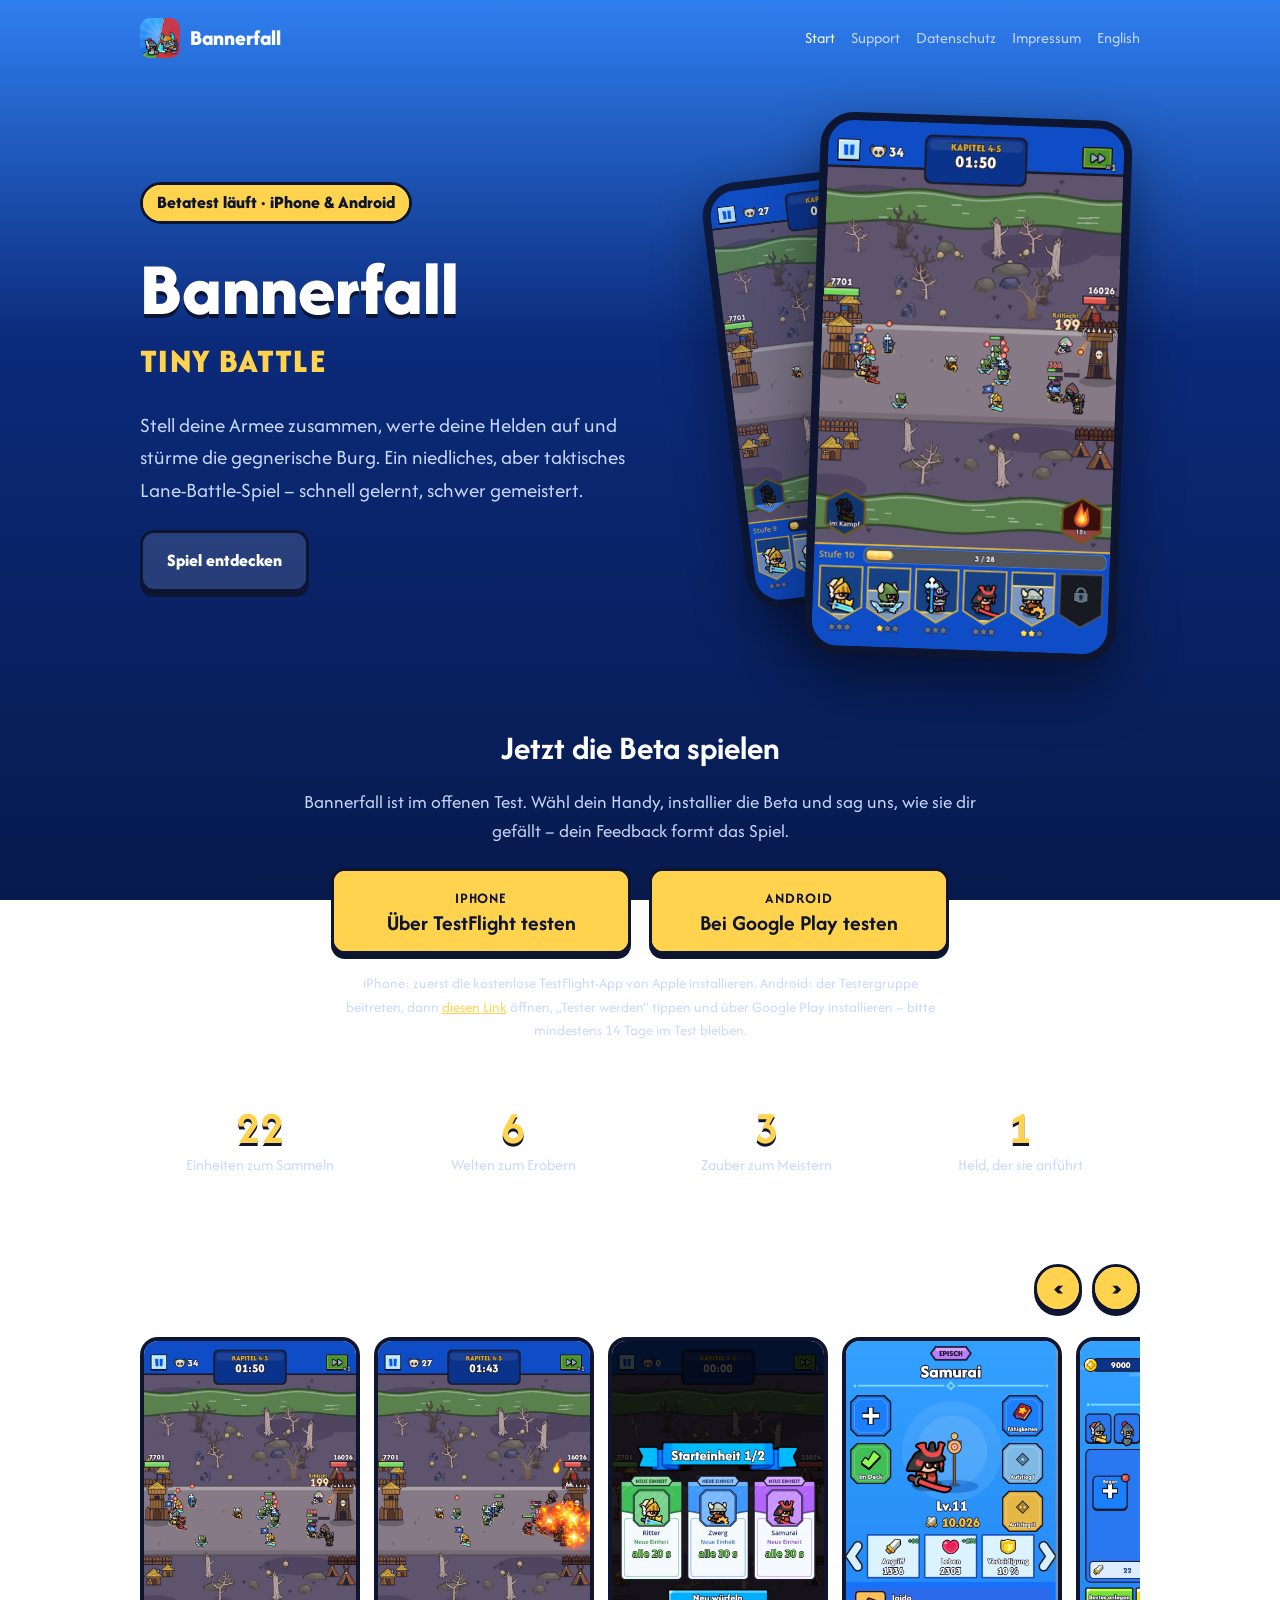
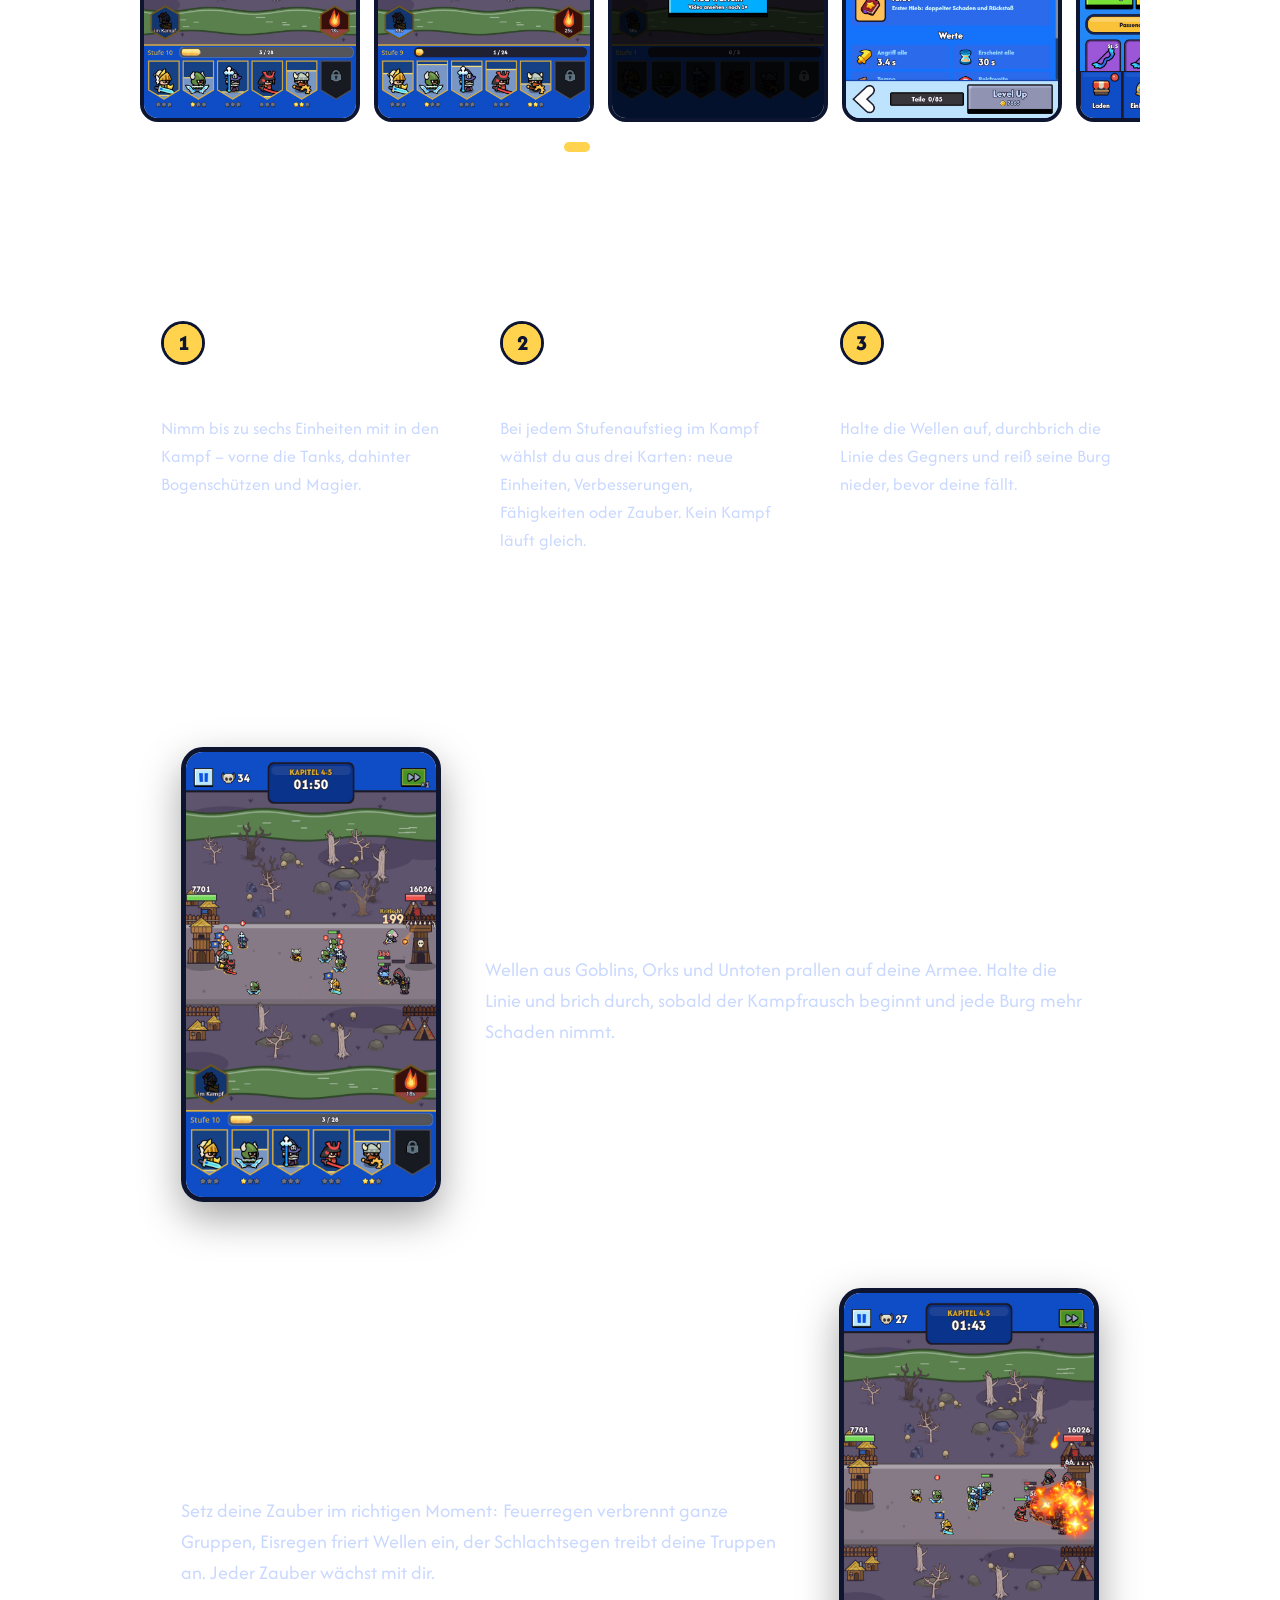
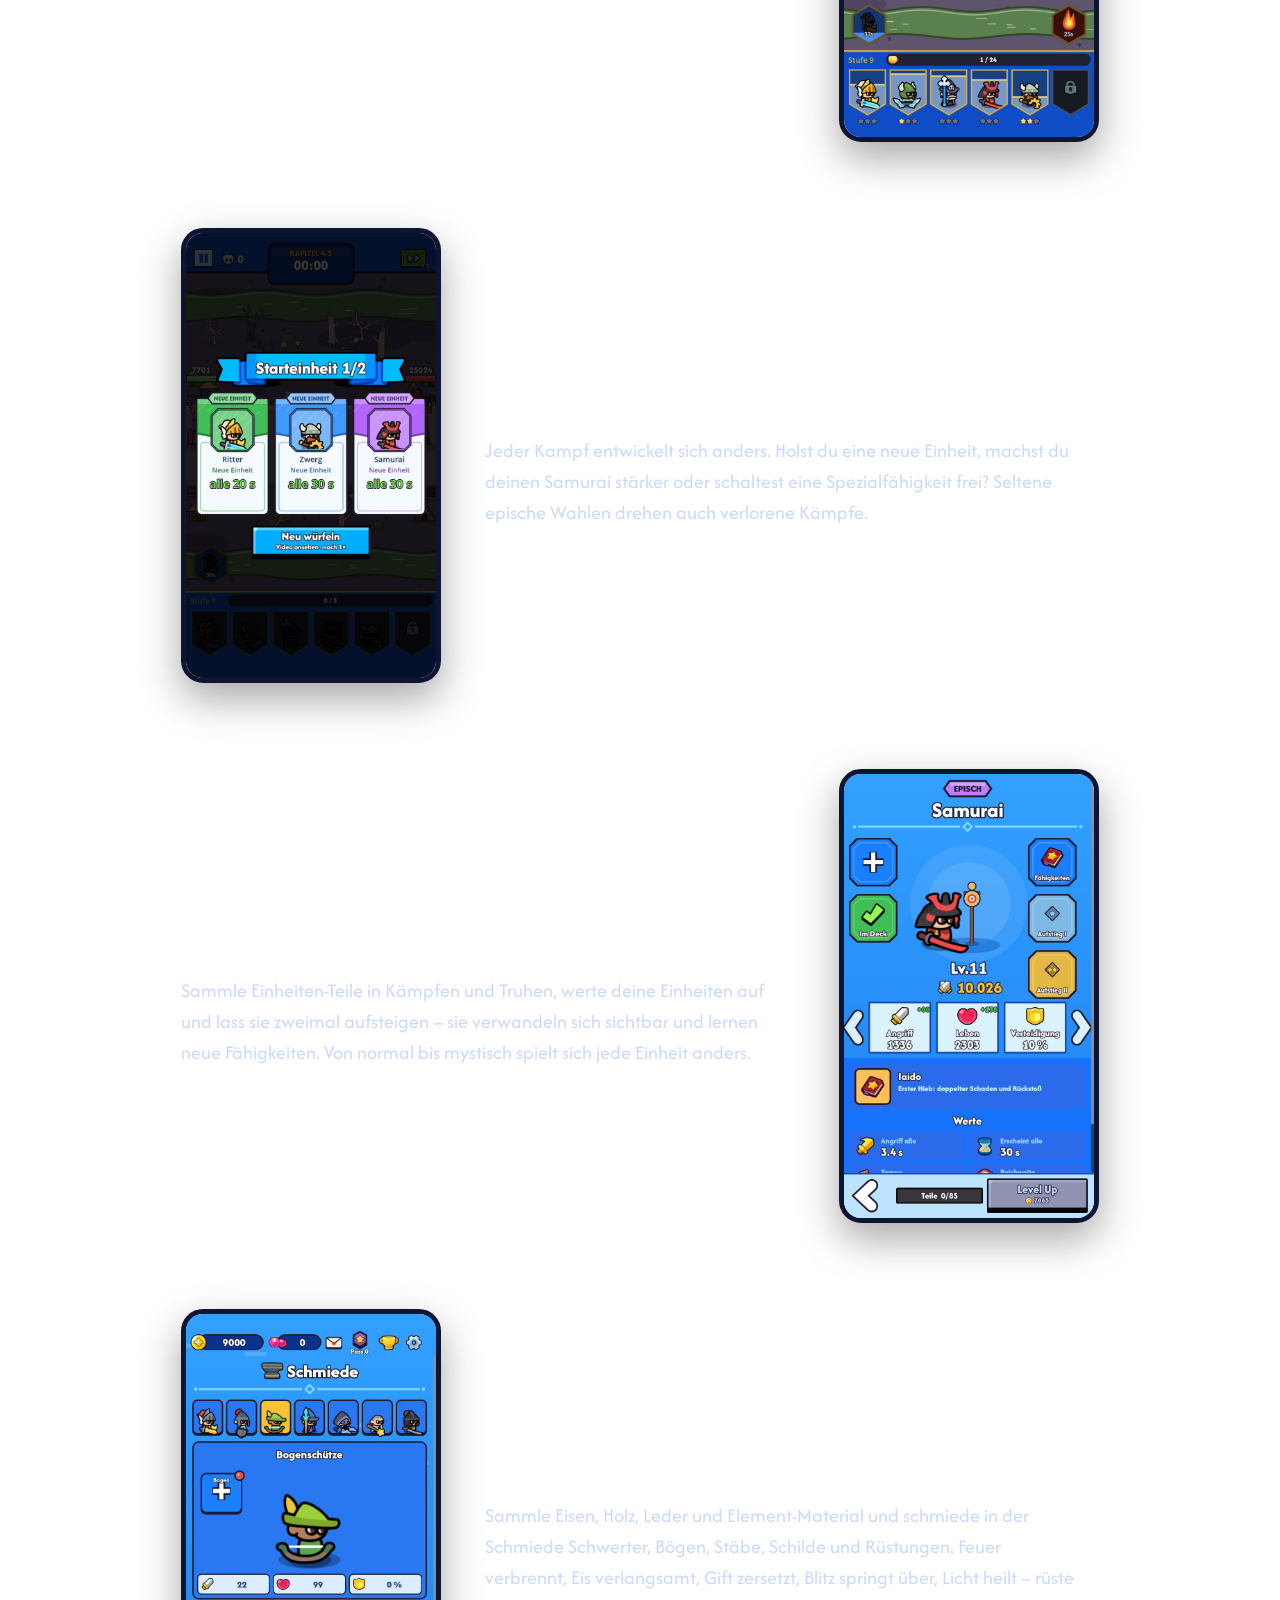
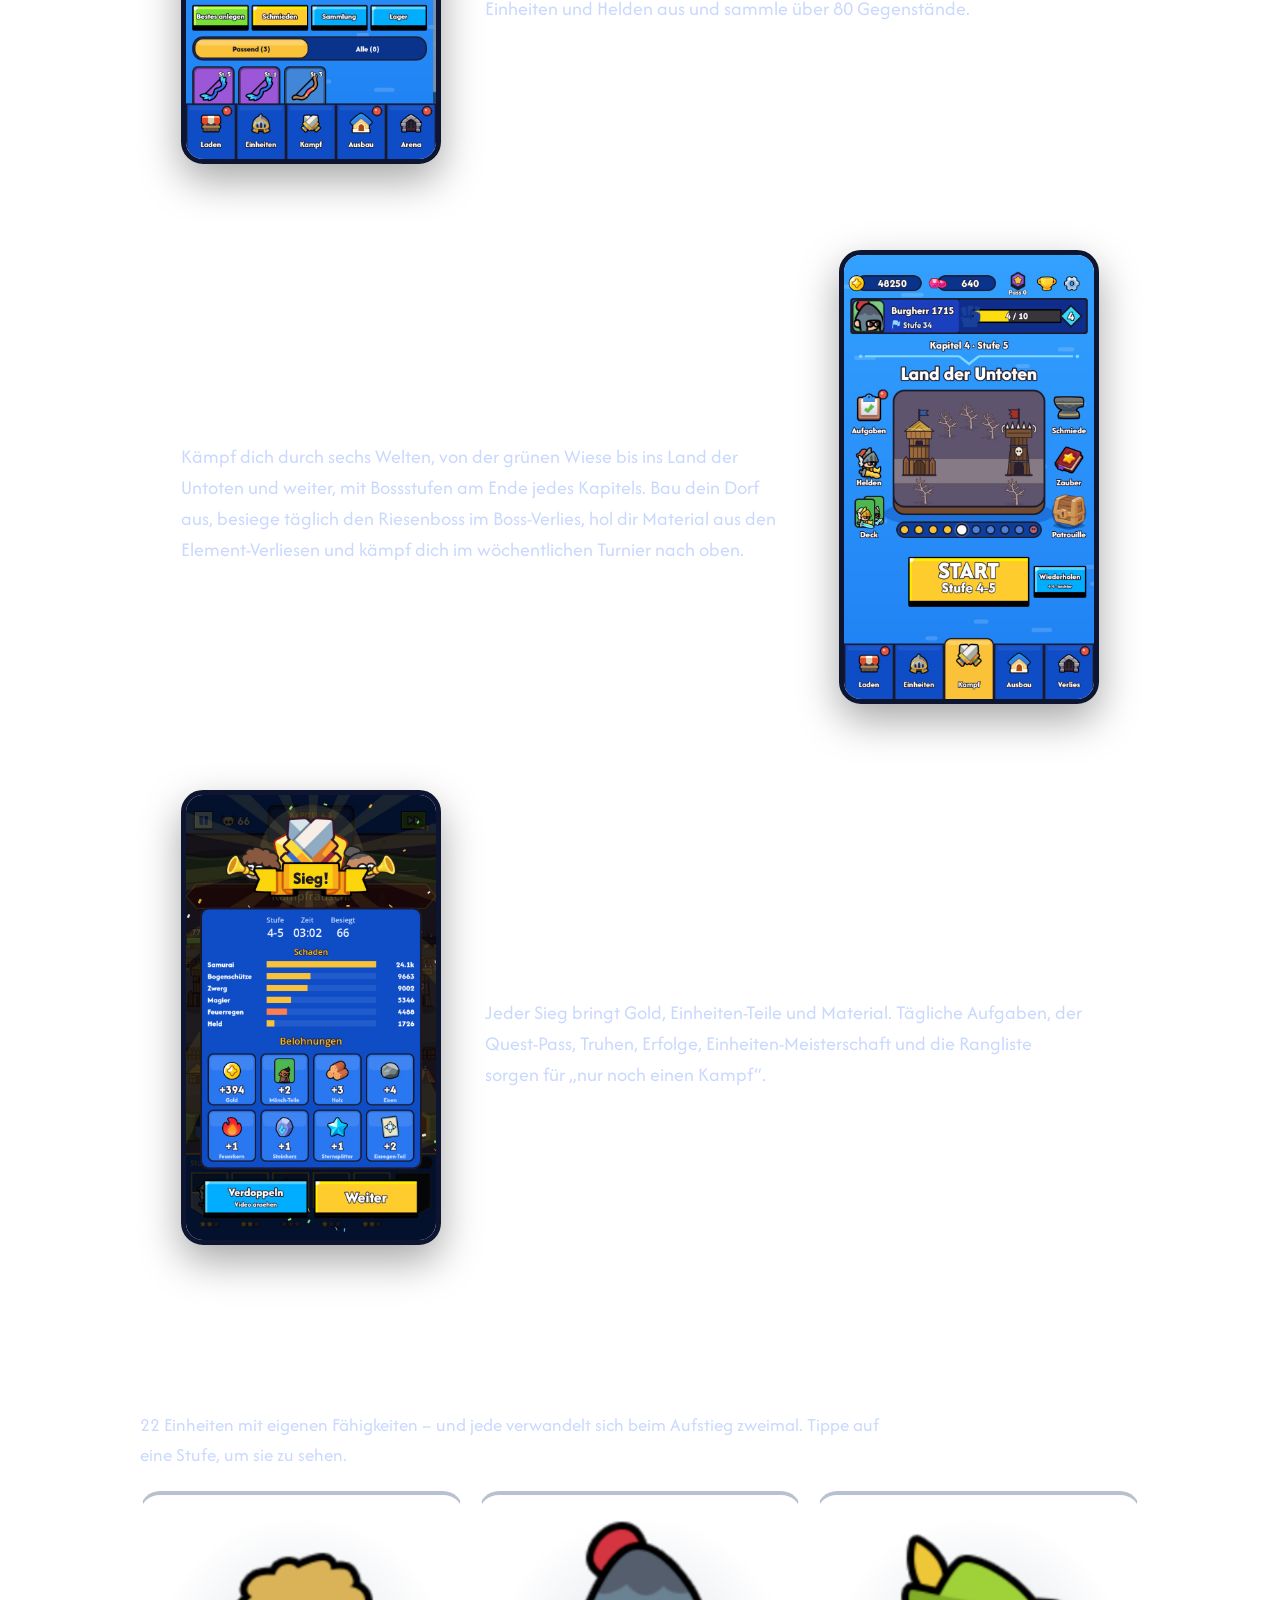
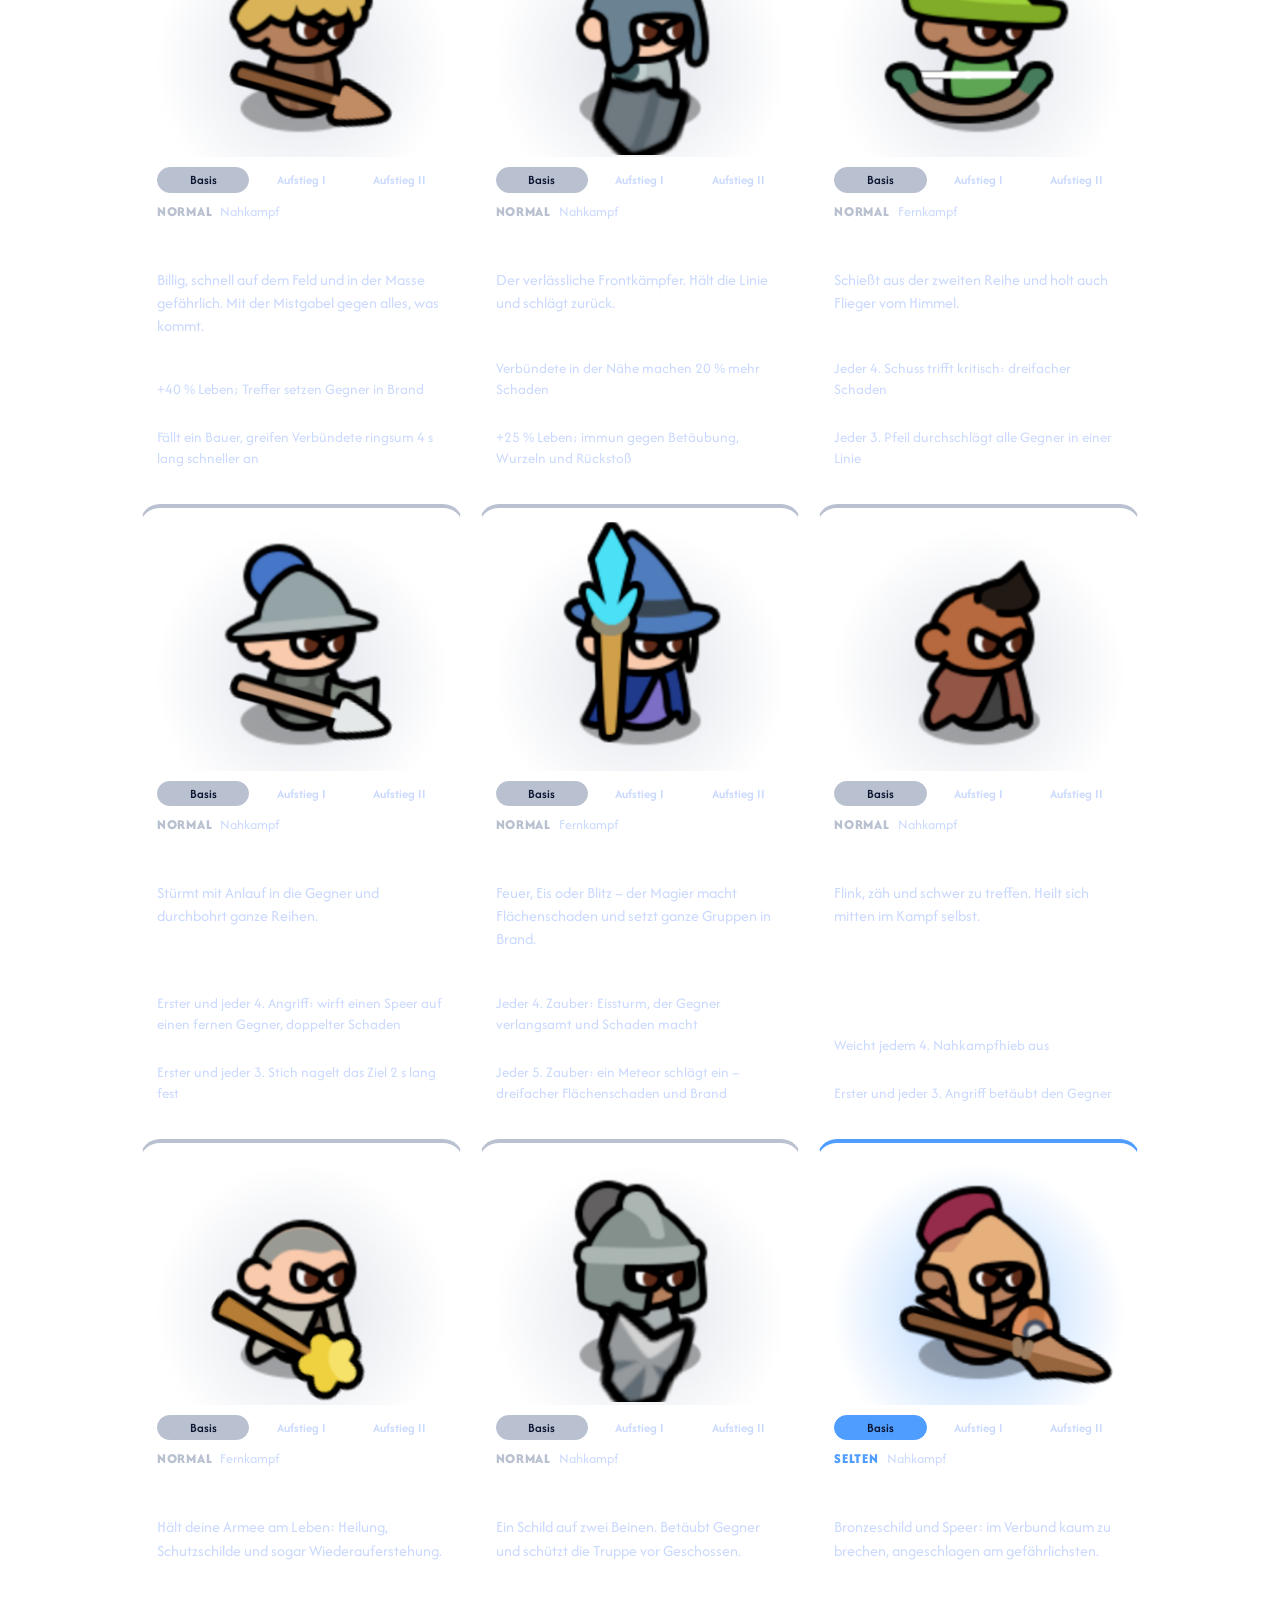
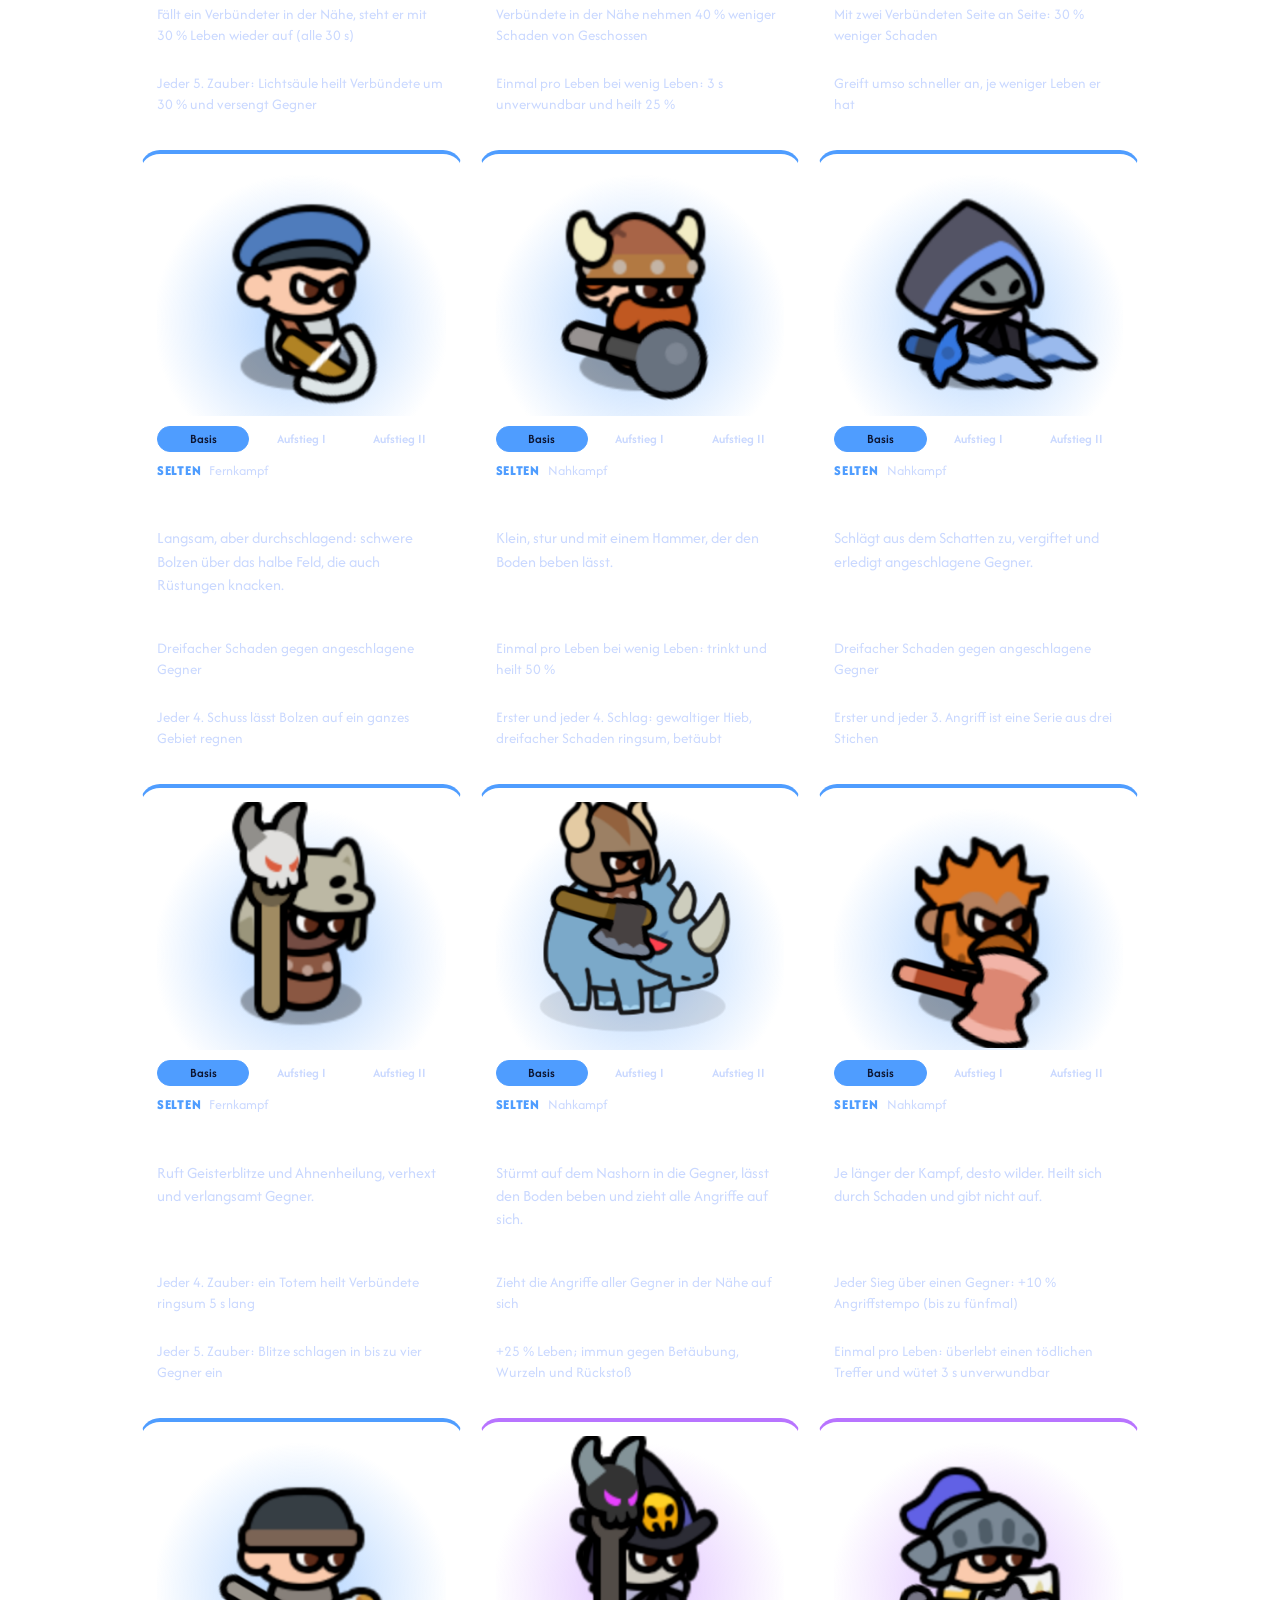
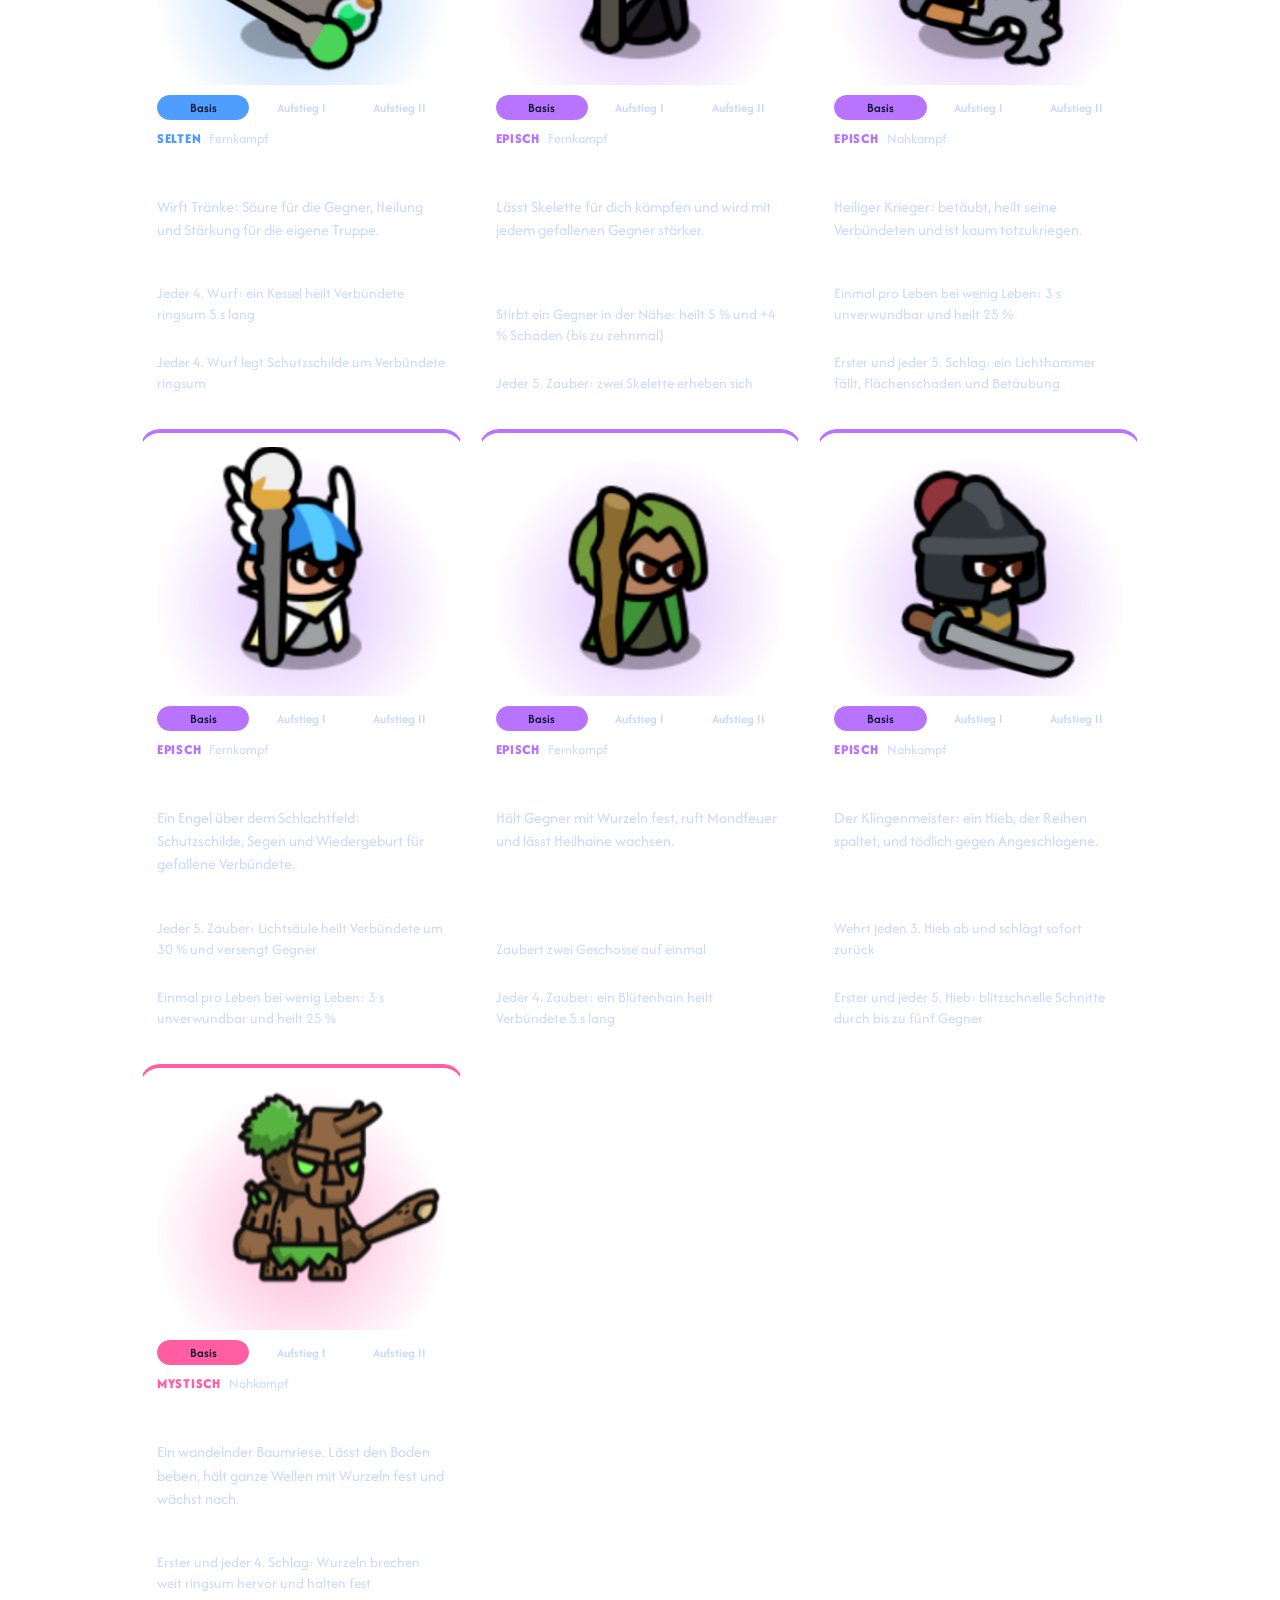
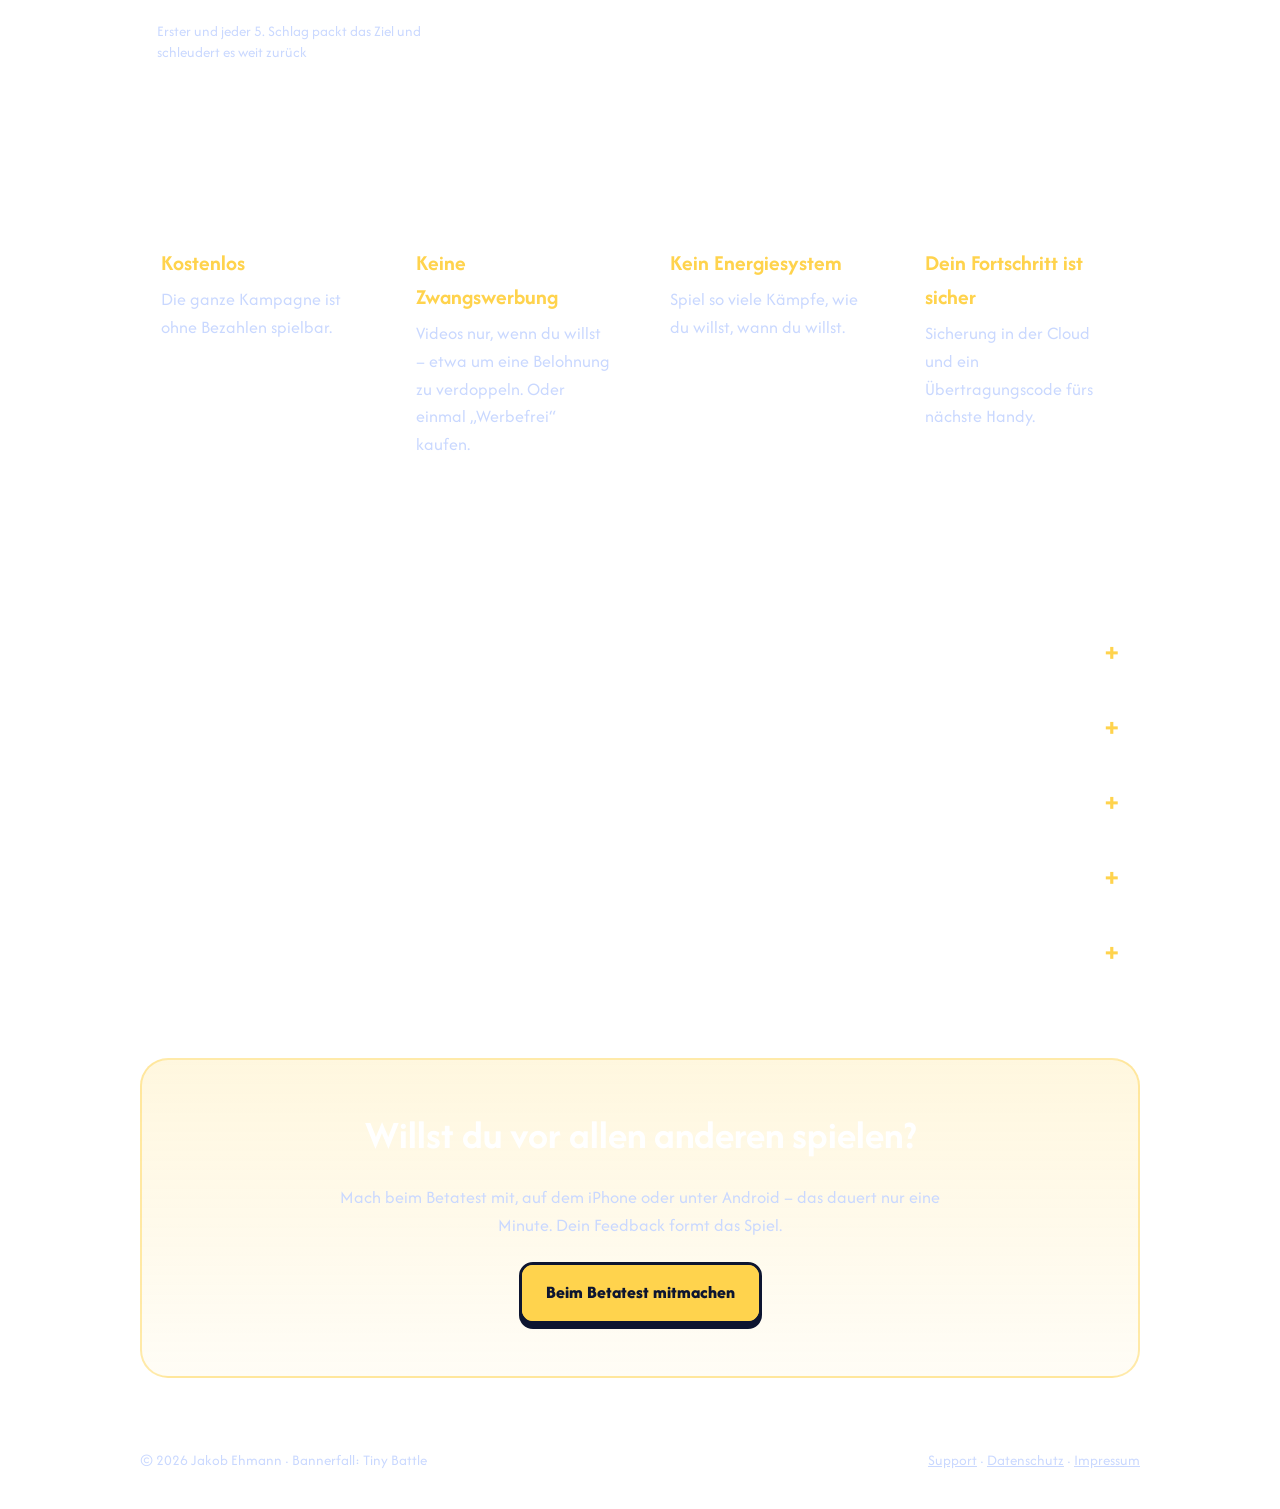
==== de/index.html @ d7552655 "Website: Priester und Bauer mit aktuellen Aufstiegsfähigkeiten Co-Authored-By: Claude Opus 5.5 <nore" ====
<!doctype html>
<html lang="de">
<head>
<meta charset="utf-8">
<meta name="viewport" content="width=device-width, initial-scale=1">
<!-- Die Seite ist selbst dunkel gestaltet: Browser sollen sie im Darkmode nicht automatisch umfärben (Samsung Internet, Chrome). -->
<meta name="color-scheme" content="only light">
<meta name="supported-color-schemes" content="light only">
<title>Bannerfall: Tiny Battle</title>
<meta name="description" content="Stell deine Armee zusammen, werte deine Helden auf und stürme die gegnerische Burg. Ein niedliches, aber taktisches Lane-Battle-Spiel – schnell gelernt, schwer gemeistert.">
<link rel="icon" href="../favicon.png">
<link rel="apple-touch-icon" href="../apple-touch-icon.png">
<link rel="preconnect" href="https://fonts.googleapis.com">
<link rel="preconnect" href="https://fonts.gstatic.com" crossorigin>
<link href="https://fonts.googleapis.com/css2?family=Afacad+Flux:wght@400;600;800&display=swap" rel="stylesheet">
<link rel="stylesheet" href="../style.css?v=1b726d74">
</head>
<body>
<div class="wrap">
<header class="top">
<a class="brand" href="index.html"><img src="../img/icon.png" alt="">Bannerfall</a>
<nav><a href="index.html" aria-current="page">Start</a><a href="support.html">Support</a><a href="datenschutz.html">Datenschutz</a><a href="impressum.html">Impressum</a><a href="../index.html?en" lang="en">English</a></nav>
</header>

<main>
<section class="hero">
<div>
<span class="tag"><img class="face" src="../img/ui/gold.png" alt="" aria-hidden="true"><span class="ink">Betatest läuft · iPhone & Android</span></span>
<h1>Bannerfall</h1>
<p class="sub">Tiny Battle</p>
<p class="lead">Stell deine Armee zusammen, werte deine Helden auf und stürme die gegnerische Burg. Ein niedliches, aber taktisches Lane-Battle-Spiel – schnell gelernt, schwer gemeistert.</p>
<div class="cta"><a class="btn ghost" href="#features">Spiel entdecken</a></div>
</div>
<div class="phones">
<div class="phone back"><img src="../img/de/spell.jpg" alt="" width="720" height="1280"></div>
<div class="phone"><img src="../img/de/battle.jpg" alt="Bannerfall" width="720" height="1280"></div>
</div>
</section>
<section class="beta" id="beta"><h2>Jetzt die Beta spielen</h2><p class="section-lead">Bannerfall ist im offenen Test. Wähl dein Handy, installier die Beta und sag uns, wie sie dir gefällt – dein Feedback formt das Spiel.</p><div class="beta-btns"><a class="btn gold store ios" href="https://testflight.apple.com/join/FJttqMWU"><img class="face" src="../img/ui/gold.png" alt="" aria-hidden="true"><span class="ink"><small>iPhone</small><b>Über TestFlight testen</b></span></a><a class="btn gold store android" href="https://groups.google.com/g/bannerfall-tester"><img class="face" src="../img/ui/gold.png" alt="" aria-hidden="true"><span class="ink"><small>Android</small><b>Bei Google Play testen</b></span></a></div><p class="beta-note">iPhone: zuerst die kostenlose TestFlight-App von Apple installieren. Android: der Testergruppe beitreten, dann <a href='https://play.google.com/apps/testing/de.jakobehmann.bannerfall'>diesen Link</a> öffnen, „Tester werden“ tippen und über Google Play installieren – bitte mindestens 14 Tage im Test bleiben.</p></section>
<section class="facts"><div class="fact"><b>22</b><span>Einheiten zum Sammeln</span></div><div class="fact"><b>6</b><span>Welten zum Erobern</span></div><div class="fact"><b>3</b><span>Zauber zum Meistern</span></div><div class="fact"><b>1</b><span>Held, der sie anführt</span></div></section>
<section class="slider"><div class="slider-head"><h2>Bilder aus dem Spiel</h2><div class="arrows"><button type="button" class="arrow" data-dir="-1" aria-label="Zurück"><img class="face" src="../img/ui/gold.png" alt="" aria-hidden="true"><span class="ink">‹</span></button><button type="button" class="arrow" data-dir="1" aria-label="Weiter"><img class="face" src="../img/ui/gold.png" alt="" aria-hidden="true"><span class="ink">›</span></button></div></div><div class="gallery"><img src="../img/de/battle.jpg" alt="Bannerfall" loading="lazy" width="720" height="1280"><img src="../img/de/spell.jpg" alt="Bannerfall" loading="lazy" width="720" height="1280"><img src="../img/de/cards.jpg" alt="Bannerfall" loading="lazy" width="720" height="1280"><img src="../img/de/unit.jpg" alt="Bannerfall" loading="lazy" width="720" height="1280"><img src="../img/de/forge.jpg" alt="Bannerfall" loading="lazy" width="720" height="1280"><img src="../img/de/units.jpg" alt="Bannerfall" loading="lazy" width="720" height="1280"><img src="../img/de/home.jpg" alt="Bannerfall" loading="lazy" width="720" height="1280"><img src="../img/de/victory.jpg" alt="Bannerfall" loading="lazy" width="720" height="1280"></div><div class="dots"><button type="button" class="dot on" aria-label="1"></button><button type="button" class="dot" aria-label="2"></button><button type="button" class="dot" aria-label="3"></button><button type="button" class="dot" aria-label="4"></button><button type="button" class="dot" aria-label="5"></button><button type="button" class="dot" aria-label="6"></button><button type="button" class="dot" aria-label="7"></button><button type="button" class="dot" aria-label="8"></button></div></section>
<section><h2>So läuft ein Kampf</h2><ol class="steps"><li class="step"><span class="num"><img class="face" src="../img/ui/gold.png" alt="" aria-hidden="true"><span class="ink">1</span></span><h3>Deck wählen</h3><p>Nimm bis zu sechs Einheiten mit in den Kampf – vorne die Tanks, dahinter Bogenschützen und Magier.</p></li><li class="step"><span class="num"><img class="face" src="../img/ui/gold.png" alt="" aria-hidden="true"><span class="ink">2</span></span><h3>Karten ziehen</h3><p>Bei jedem Stufenaufstieg im Kampf wählst du aus drei Karten: neue Einheiten, Verbesserungen, Fähigkeiten oder Zauber. Kein Kampf läuft gleich.</p></li><li class="step"><span class="num"><img class="face" src="../img/ui/gold.png" alt="" aria-hidden="true"><span class="ink">3</span></span><h3>Burg stürmen</h3><p>Halte die Wellen auf, durchbrich die Linie des Gegners und reiß seine Burg nieder, bevor deine fällt.</p></li></ol></section>
<section id="features"><h2>Was dich erwartet</h2><div class="rows"><article class="row"><div class="shot"><img src="../img/de/battle.jpg" alt="Schwarm-Schlachten" loading="lazy" width="720" height="1280"></div><div class="copy"><h3>Schwarm-Schlachten</h3><p>Wellen aus Goblins, Orks und Untoten prallen auf deine Armee. Halte die Linie und brich durch, sobald der Kampfrausch beginnt und jede Burg mehr Schaden nimmt.</p></div></article><article class="row flip"><div class="shot"><img src="../img/de/spell.jpg" alt="Feuer vom Himmel" loading="lazy" width="720" height="1280"></div><div class="copy"><h3>Feuer vom Himmel</h3><p>Setz deine Zauber im richtigen Moment: Feuerregen verbrennt ganze Gruppen, Eisregen friert Wellen ein, der Schlachtsegen treibt deine Truppen an. Jeder Zauber wächst mit dir.</p></div></article><article class="row"><div class="shot"><img src="../img/de/cards.jpg" alt="Jede Stufe eine neue Wahl" loading="lazy" width="720" height="1280"></div><div class="copy"><h3>Jede Stufe eine neue Wahl</h3><p>Jeder Kampf entwickelt sich anders. Holst du eine neue Einheit, machst du deinen Samurai stärker oder schaltest eine Spezialfähigkeit frei? Seltene epische Wahlen drehen auch verlorene Kämpfe.</p></div></article><article class="row flip"><div class="shot"><img src="../img/de/unit.jpg" alt="Sammeln, aufwerten, aufsteigen" loading="lazy" width="720" height="1280"></div><div class="copy"><h3>Sammeln, aufwerten, aufsteigen</h3><p>Sammle Einheiten-Teile in Kämpfen und Truhen, werte deine Einheiten auf und lass sie zweimal aufsteigen – sie verwandeln sich sichtbar und lernen neue Fähigkeiten. Von normal bis mystisch spielt sich jede Einheit anders.</p></div></article><article class="row"><div class="shot"><img src="../img/de/forge.jpg" alt="Schmiede deine Ausrüstung" loading="lazy" width="720" height="1280"></div><div class="copy"><h3>Schmiede deine Ausrüstung</h3><p>Sammle Eisen, Holz, Leder und Element-Material und schmiede in der Schmiede Schwerter, Bögen, Stäbe, Schilde und Rüstungen. Feuer verbrennt, Eis verlangsamt, Gift zersetzt, Blitz springt über, Licht heilt – rüste Einheiten und Helden aus und sammle über 80 Gegenstände.</p></div></article><article class="row flip"><div class="shot"><img src="../img/de/home.jpg" alt="Eine lange Kampagne" loading="lazy" width="720" height="1280"></div><div class="copy"><h3>Eine lange Kampagne</h3><p>Kämpf dich durch sechs Welten, von der grünen Wiese bis ins Land der Untoten und weiter, mit Bossstufen am Ende jedes Kapitels. Bau dein Dorf aus, besiege täglich den Riesenboss im Boss-Verlies, hol dir Material aus den Element-Verliesen und kämpf dich im wöchentlichen Turnier nach oben.</p></div></article><article class="row"><div class="shot"><img src="../img/de/victory.jpg" alt="Belohnungen, die zählen" loading="lazy" width="720" height="1280"></div><div class="copy"><h3>Belohnungen, die zählen</h3><p>Jeder Sieg bringt Gold, Einheiten-Teile und Material. Tägliche Aufgaben, der Quest-Pass, Truhen, Erfolge, Einheiten-Meisterschaft und die Rangliste sorgen für „nur noch einen Kampf“.</p></div></article></div></section>
<section id="units"><h2>Deine Armee</h2><p class="section-lead">22 Einheiten mit eigenen Fähigkeiten – und jede verwandelt sich beim Aufstieg zweimal. Tippe auf eine Stufe, um sie zu sehen.</p><div class="units"><article class="unit r0"><div class="pic"><img src="../img/units/peasant_0.png" alt="Bauer" loading="lazy" width="360" height="360"></div><div class="forms"><button type="button" class="form on" data-src="../img/units/peasant_0.png" aria-pressed="true">Basis</button><button type="button" class="form" data-src="../img/units/peasant_1.png" aria-pressed="false"><span class="long">Aufstieg </span>I</button><button type="button" class="form" data-src="../img/units/peasant_2.png" aria-pressed="false"><span class="long">Aufstieg </span>II</button></div><div class="meta"><span class="rar">Normal</span><span class="kind">Nahkampf</span></div><h3>Bauer</h3><p>Billig, schnell auf dem Feld und in der Masse gefährlich. Mit der Mistgabel gegen alles, was kommt.</p><ul><li><b>Zähe Bauern</b> <span>+40 % Leben; Treffer setzen Gegner in Brand</span></li><li><b>Bauernaufstand</b> <span>Fällt ein Bauer, greifen Verbündete ringsum 4 s lang schneller an</span></li></ul></article><article class="unit r0"><div class="pic"><img src="../img/units/knight_0.png" alt="Ritter" loading="lazy" width="360" height="360"></div><div class="forms"><button type="button" class="form on" data-src="../img/units/knight_0.png" aria-pressed="true">Basis</button><button type="button" class="form" data-src="../img/units/knight_1.png" aria-pressed="false"><span class="long">Aufstieg </span>I</button><button type="button" class="form" data-src="../img/units/knight_2.png" aria-pressed="false"><span class="long">Aufstieg </span>II</button></div><div class="meta"><span class="rar">Normal</span><span class="kind">Nahkampf</span></div><h3>Ritter</h3><p>Der verlässliche Frontkämpfer. Hält die Linie und schlägt zurück.</p><ul><li><b>Kriegsbanner</b> <span>Verbündete in der Nähe machen 20 % mehr Schaden</span></li><li><b>Unbeugsam</b> <span>+25 % Leben; immun gegen Betäubung, Wurzeln und Rückstoß</span></li></ul></article><article class="unit r0"><div class="pic"><img src="../img/units/archer_0.png" alt="Bogenschütze" loading="lazy" width="360" height="360"></div><div class="forms"><button type="button" class="form on" data-src="../img/units/archer_0.png" aria-pressed="true">Basis</button><button type="button" class="form" data-src="../img/units/archer_1.png" aria-pressed="false"><span class="long">Aufstieg </span>I</button><button type="button" class="form" data-src="../img/units/archer_2.png" aria-pressed="false"><span class="long">Aufstieg </span>II</button></div><div class="meta"><span class="rar">Normal</span><span class="kind">Fernkampf</span></div><h3>Bogenschütze</h3><p>Schießt aus der zweiten Reihe und holt auch Flieger vom Himmel.</p><ul><li><b>Meisterschuss</b> <span>Jeder 4. Schuss trifft kritisch: dreifacher Schaden</span></li><li><b>Durchschuss</b> <span>Jeder 3. Pfeil durchschlägt alle Gegner in einer Linie</span></li></ul></article><article class="unit r0"><div class="pic"><img src="../img/units/spearman_0.png" alt="Speerträger" loading="lazy" width="360" height="360"></div><div class="forms"><button type="button" class="form on" data-src="../img/units/spearman_0.png" aria-pressed="true">Basis</button><button type="button" class="form" data-src="../img/units/spearman_1.png" aria-pressed="false"><span class="long">Aufstieg </span>I</button><button type="button" class="form" data-src="../img/units/spearman_2.png" aria-pressed="false"><span class="long">Aufstieg </span>II</button></div><div class="meta"><span class="rar">Normal</span><span class="kind">Nahkampf</span></div><h3>Speerträger</h3><p>Stürmt mit Anlauf in die Gegner und durchbohrt ganze Reihen.</p><ul><li><b>Speerwurf</b> <span>Erster und jeder 4. Angriff: wirft einen Speer auf einen fernen Gegner, doppelter Schaden</span></li><li><b>Festnageln</b> <span>Erster und jeder 3. Stich nagelt das Ziel 2 s lang fest</span></li></ul></article><article class="unit r0"><div class="pic"><img src="../img/units/mage_0.png" alt="Magier" loading="lazy" width="360" height="360"></div><div class="forms"><button type="button" class="form on" data-src="../img/units/mage_0.png" aria-pressed="true">Basis</button><button type="button" class="form" data-src="../img/units/mage_1.png" aria-pressed="false"><span class="long">Aufstieg </span>I</button><button type="button" class="form" data-src="../img/units/mage_2.png" aria-pressed="false"><span class="long">Aufstieg </span>II</button></div><div class="meta"><span class="rar">Normal</span><span class="kind">Fernkampf</span></div><h3>Magier</h3><p>Feuer, Eis oder Blitz – der Magier macht Flächenschaden und setzt ganze Gruppen in Brand.</p><ul><li><b>Blizzard</b> <span>Jeder 4. Zauber: Eissturm, der Gegner verlangsamt und Schaden macht</span></li><li><b>Meteor</b> <span>Jeder 5. Zauber: ein Meteor schlägt ein – dreifacher Flächenschaden und Brand</span></li></ul></article><article class="unit r0"><div class="pic"><img src="../img/units/monk_0.png" alt="Mönch" loading="lazy" width="360" height="360"></div><div class="forms"><button type="button" class="form on" data-src="../img/units/monk_0.png" aria-pressed="true">Basis</button><button type="button" class="form" data-src="../img/units/monk_1.png" aria-pressed="false"><span class="long">Aufstieg </span>I</button><button type="button" class="form" data-src="../img/units/monk_2.png" aria-pressed="false"><span class="long">Aufstieg </span>II</button></div><div class="meta"><span class="rar">Normal</span><span class="kind">Nahkampf</span></div><h3>Mönch</h3><p>Flink, zäh und schwer zu treffen. Heilt sich mitten im Kampf selbst.</p><ul><li><b>Ausweichen</b> <span>Weicht jedem 4. Nahkampfhieb aus</span></li><li><b>Bebende Handfläche</b> <span>Erster und jeder 3. Angriff betäubt den Gegner</span></li></ul></article><article class="unit r0"><div class="pic"><img src="../img/units/priest_0.png" alt="Priester" loading="lazy" width="360" height="360"></div><div class="forms"><button type="button" class="form on" data-src="../img/units/priest_0.png" aria-pressed="true">Basis</button><button type="button" class="form" data-src="../img/units/priest_1.png" aria-pressed="false"><span class="long">Aufstieg </span>I</button><button type="button" class="form" data-src="../img/units/priest_2.png" aria-pressed="false"><span class="long">Aufstieg </span>II</button></div><div class="meta"><span class="rar">Normal</span><span class="kind">Fernkampf</span></div><h3>Priester</h3><p>Hält deine Armee am Leben: Heilung, Schutzschilde und sogar Wiederauferstehung.</p><ul><li><b>Wiederauferstehung</b> <span>Fällt ein Verbündeter in der Nähe, steht er mit 30 % Leben wieder auf (alle 30 s)</span></li><li><b>Göttliches Licht</b> <span>Jeder 5. Zauber: Lichtsäule heilt Verbündete um 30 % und versengt Gegner</span></li></ul></article><article class="unit r0"><div class="pic"><img src="../img/units/templar_0.png" alt="Grenzwächter" loading="lazy" width="360" height="360"></div><div class="forms"><button type="button" class="form on" data-src="../img/units/templar_0.png" aria-pressed="true">Basis</button><button type="button" class="form" data-src="../img/units/templar_1.png" aria-pressed="false"><span class="long">Aufstieg </span>I</button><button type="button" class="form" data-src="../img/units/templar_2.png" aria-pressed="false"><span class="long">Aufstieg </span>II</button></div><div class="meta"><span class="rar">Normal</span><span class="kind">Nahkampf</span></div><h3>Grenzwächter</h3><p>Ein Schild auf zwei Beinen. Betäubt Gegner und schützt die Truppe vor Geschossen.</p><ul><li><b>Schildmauer</b> <span>Verbündete in der Nähe nehmen 40 % weniger Schaden von Geschossen</span></li><li><b>Letzte Bastion</b> <span>Einmal pro Leben bei wenig Leben: 3 s unverwundbar und heilt 25 %</span></li></ul></article><article class="unit r1"><div class="pic"><img src="../img/units/hoplite_0.png" alt="Hoplit" loading="lazy" width="360" height="360"></div><div class="forms"><button type="button" class="form on" data-src="../img/units/hoplite_0.png" aria-pressed="true">Basis</button><button type="button" class="form" data-src="../img/units/hoplite_1.png" aria-pressed="false"><span class="long">Aufstieg </span>I</button><button type="button" class="form" data-src="../img/units/hoplite_2.png" aria-pressed="false"><span class="long">Aufstieg </span>II</button></div><div class="meta"><span class="rar">Selten</span><span class="kind">Nahkampf</span></div><h3>Hoplit</h3><p>Bronzeschild und Speer: im Verbund kaum zu brechen, angeschlagen am gefährlichsten.</p><ul><li><b>Phalanx</b> <span>Mit zwei Verbündeten Seite an Seite: 30 % weniger Schaden</span></li><li><b>Spartanischer Zorn</b> <span>Greift umso schneller an, je weniger Leben er hat</span></li></ul></article><article class="unit r1"><div class="pic"><img src="../img/units/crossbow_0.png" alt="Armbrustschütze" loading="lazy" width="360" height="360"></div><div class="forms"><button type="button" class="form on" data-src="../img/units/crossbow_0.png" aria-pressed="true">Basis</button><button type="button" class="form" data-src="../img/units/crossbow_1.png" aria-pressed="false"><span class="long">Aufstieg </span>I</button><button type="button" class="form" data-src="../img/units/crossbow_2.png" aria-pressed="false"><span class="long">Aufstieg </span>II</button></div><div class="meta"><span class="rar">Selten</span><span class="kind">Fernkampf</span></div><h3>Armbrustschütze</h3><p>Langsam, aber durchschlagend: schwere Bolzen über das halbe Feld, die auch Rüstungen knacken.</p><ul><li><b>Gnadenschuss</b> <span>Dreifacher Schaden gegen angeschlagene Gegner</span></li><li><b>Bolzenhagel</b> <span>Jeder 4. Schuss lässt Bolzen auf ein ganzes Gebiet regnen</span></li></ul></article><article class="unit r1"><div class="pic"><img src="../img/units/dwarf_0.png" alt="Zwerg" loading="lazy" width="360" height="360"></div><div class="forms"><button type="button" class="form on" data-src="../img/units/dwarf_0.png" aria-pressed="true">Basis</button><button type="button" class="form" data-src="../img/units/dwarf_1.png" aria-pressed="false"><span class="long">Aufstieg </span>I</button><button type="button" class="form" data-src="../img/units/dwarf_2.png" aria-pressed="false"><span class="long">Aufstieg </span>II</button></div><div class="meta"><span class="rar">Selten</span><span class="kind">Nahkampf</span></div><h3>Zwerg</h3><p>Klein, stur und mit einem Hammer, der den Boden beben lässt.</p><ul><li><b>Zwergenbräu</b> <span>Einmal pro Leben bei wenig Leben: trinkt und heilt 50 %</span></li><li><b>Ambossschlag</b> <span>Erster und jeder 4. Schlag: gewaltiger Hieb, dreifacher Schaden ringsum, betäubt</span></li></ul></article><article class="unit r1"><div class="pic"><img src="../img/units/assassin_0.png" alt="Assassine" loading="lazy" width="360" height="360"></div><div class="forms"><button type="button" class="form on" data-src="../img/units/assassin_0.png" aria-pressed="true">Basis</button><button type="button" class="form" data-src="../img/units/assassin_1.png" aria-pressed="false"><span class="long">Aufstieg </span>I</button><button type="button" class="form" data-src="../img/units/assassin_2.png" aria-pressed="false"><span class="long">Aufstieg </span>II</button></div><div class="meta"><span class="rar">Selten</span><span class="kind">Nahkampf</span></div><h3>Assassine</h3><p>Schlägt aus dem Schatten zu, vergiftet und erledigt angeschlagene Gegner.</p><ul><li><b>Todesstoß</b> <span>Dreifacher Schaden gegen angeschlagene Gegner</span></li><li><b>Klingentanz</b> <span>Erster und jeder 3. Angriff ist eine Serie aus drei Stichen</span></li></ul></article><article class="unit r1"><div class="pic"><img src="../img/units/shaman_0.png" alt="Schamane" loading="lazy" width="360" height="360"></div><div class="forms"><button type="button" class="form on" data-src="../img/units/shaman_0.png" aria-pressed="true">Basis</button><button type="button" class="form" data-src="../img/units/shaman_1.png" aria-pressed="false"><span class="long">Aufstieg </span>I</button><button type="button" class="form" data-src="../img/units/shaman_2.png" aria-pressed="false"><span class="long">Aufstieg </span>II</button></div><div class="meta"><span class="rar">Selten</span><span class="kind">Fernkampf</span></div><h3>Schamane</h3><p>Ruft Geisterblitze und Ahnenheilung, verhext und verlangsamt Gegner.</p><ul><li><b>Heiltotem</b> <span>Jeder 4. Zauber: ein Totem heilt Verbündete ringsum 5 s lang</span></li><li><b>Gewittersturm</b> <span>Jeder 5. Zauber: Blitze schlagen in bis zu vier Gegner ein</span></li></ul></article><article class="unit r1"><div class="pic"><img src="../img/units/boar_rider_0.png" alt="Nashornreiter" loading="lazy" width="360" height="360"></div><div class="forms"><button type="button" class="form on" data-src="../img/units/boar_rider_0.png" aria-pressed="true">Basis</button><button type="button" class="form" data-src="../img/units/boar_rider_1.png" aria-pressed="false"><span class="long">Aufstieg </span>I</button><button type="button" class="form" data-src="../img/units/boar_rider_2.png" aria-pressed="false"><span class="long">Aufstieg </span>II</button></div><div class="meta"><span class="rar">Selten</span><span class="kind">Nahkampf</span></div><h3>Nashornreiter</h3><p>Stürmt auf dem Nashorn in die Gegner, lässt den Boden beben und zieht alle Angriffe auf sich.</p><ul><li><b>Herausforderung</b> <span>Zieht die Angriffe aller Gegner in der Nähe auf sich</span></li><li><b>Unaufhaltsam</b> <span>+25 % Leben; immun gegen Betäubung, Wurzeln und Rückstoß</span></li></ul></article><article class="unit r1"><div class="pic"><img src="../img/units/berserker_0.png" alt="Berserker" loading="lazy" width="360" height="360"></div><div class="forms"><button type="button" class="form on" data-src="../img/units/berserker_0.png" aria-pressed="true">Basis</button><button type="button" class="form" data-src="../img/units/berserker_1.png" aria-pressed="false"><span class="long">Aufstieg </span>I</button><button type="button" class="form" data-src="../img/units/berserker_2.png" aria-pressed="false"><span class="long">Aufstieg </span>II</button></div><div class="meta"><span class="rar">Selten</span><span class="kind">Nahkampf</span></div><h3>Berserker</h3><p>Je länger der Kampf, desto wilder. Heilt sich durch Schaden und gibt nicht auf.</p><ul><li><b>Blutrausch</b> <span>Jeder Sieg über einen Gegner: +10 % Angriffstempo (bis zu fünfmal)</span></li><li><b>Unsterbliche Wut</b> <span>Einmal pro Leben: überlebt einen tödlichen Treffer und wütet 3 s unverwundbar</span></li></ul></article><article class="unit r1"><div class="pic"><img src="../img/units/alchemist_0.png" alt="Alchemist" loading="lazy" width="360" height="360"></div><div class="forms"><button type="button" class="form on" data-src="../img/units/alchemist_0.png" aria-pressed="true">Basis</button><button type="button" class="form" data-src="../img/units/alchemist_1.png" aria-pressed="false"><span class="long">Aufstieg </span>I</button><button type="button" class="form" data-src="../img/units/alchemist_2.png" aria-pressed="false"><span class="long">Aufstieg </span>II</button></div><div class="meta"><span class="rar">Selten</span><span class="kind">Fernkampf</span></div><h3>Alchemist</h3><p>Wirft Tränke: Säure für die Gegner, Heilung und Stärkung für die eigene Truppe.</p><ul><li><b>Heilkessel</b> <span>Jeder 4. Wurf: ein Kessel heilt Verbündete ringsum 5 s lang</span></li><li><b>Schutztrank</b> <span>Jeder 4. Wurf legt Schutzschilde um Verbündete ringsum</span></li></ul></article><article class="unit r2"><div class="pic"><img src="../img/units/necromancer_0.png" alt="Nekromant" loading="lazy" width="360" height="360"></div><div class="forms"><button type="button" class="form on" data-src="../img/units/necromancer_0.png" aria-pressed="true">Basis</button><button type="button" class="form" data-src="../img/units/necromancer_1.png" aria-pressed="false"><span class="long">Aufstieg </span>I</button><button type="button" class="form" data-src="../img/units/necromancer_2.png" aria-pressed="false"><span class="long">Aufstieg </span>II</button></div><div class="meta"><span class="rar">Episch</span><span class="kind">Fernkampf</span></div><h3>Nekromant</h3><p>Lässt Skelette für dich kämpfen und wird mit jedem gefallenen Gegner stärker.</p><ul><li><b>Seelenernte</b> <span>Stirbt ein Gegner in der Nähe: heilt 5 % und +4 % Schaden (bis zu zehnmal)</span></li><li><b>Totenheer</b> <span>Jeder 5. Zauber: zwei Skelette erheben sich</span></li></ul></article><article class="unit r2"><div class="pic"><img src="../img/units/paladin_0.png" alt="Paladin" loading="lazy" width="360" height="360"></div><div class="forms"><button type="button" class="form on" data-src="../img/units/paladin_0.png" aria-pressed="true">Basis</button><button type="button" class="form" data-src="../img/units/paladin_1.png" aria-pressed="false"><span class="long">Aufstieg </span>I</button><button type="button" class="form" data-src="../img/units/paladin_2.png" aria-pressed="false"><span class="long">Aufstieg </span>II</button></div><div class="meta"><span class="rar">Episch</span><span class="kind">Nahkampf</span></div><h3>Paladin</h3><p>Heiliger Krieger: betäubt, heilt seine Verbündeten und ist kaum totzukriegen.</p><ul><li><b>Gottesschild</b> <span>Einmal pro Leben bei wenig Leben: 3 s unverwundbar und heilt 25 %</span></li><li><b>Hammer des Gerichts</b> <span>Erster und jeder 5. Schlag: ein Lichthammer fällt, Flächenschaden und Betäubung</span></li></ul></article><article class="unit r2"><div class="pic"><img src="../img/units/seraph_0.png" alt="Seraph" loading="lazy" width="360" height="360"></div><div class="forms"><button type="button" class="form on" data-src="../img/units/seraph_0.png" aria-pressed="true">Basis</button><button type="button" class="form" data-src="../img/units/seraph_1.png" aria-pressed="false"><span class="long">Aufstieg </span>I</button><button type="button" class="form" data-src="../img/units/seraph_2.png" aria-pressed="false"><span class="long">Aufstieg </span>II</button></div><div class="meta"><span class="rar">Episch</span><span class="kind">Fernkampf</span></div><h3>Seraph</h3><p>Ein Engel über dem Schlachtfeld: Schutzschilde, Segen und Wiedergeburt für gefallene Verbündete.</p><ul><li><b>Göttliches Licht</b> <span>Jeder 5. Zauber: Lichtsäule heilt Verbündete um 30 % und versengt Gegner</span></li><li><b>Engelsflügel</b> <span>Einmal pro Leben bei wenig Leben: 3 s unverwundbar und heilt 25 %</span></li></ul></article><article class="unit r2"><div class="pic"><img src="../img/units/druid_0.png" alt="Druidin" loading="lazy" width="360" height="360"></div><div class="forms"><button type="button" class="form on" data-src="../img/units/druid_0.png" aria-pressed="true">Basis</button><button type="button" class="form" data-src="../img/units/druid_1.png" aria-pressed="false"><span class="long">Aufstieg </span>I</button><button type="button" class="form" data-src="../img/units/druid_2.png" aria-pressed="false"><span class="long">Aufstieg </span>II</button></div><div class="meta"><span class="rar">Episch</span><span class="kind">Fernkampf</span></div><h3>Druidin</h3><p>Hält Gegner mit Wurzeln fest, ruft Mondfeuer und lässt Heilhaine wachsen.</p><ul><li><b>Dornenhagel</b> <span>Zaubert zwei Geschosse auf einmal</span></li><li><b>Wildwuchs</b> <span>Jeder 4. Zauber: ein Blütenhain heilt Verbündete 5 s lang</span></li></ul></article><article class="unit r2"><div class="pic"><img src="../img/units/samurai_0.png" alt="Samurai" loading="lazy" width="360" height="360"></div><div class="forms"><button type="button" class="form on" data-src="../img/units/samurai_0.png" aria-pressed="true">Basis</button><button type="button" class="form" data-src="../img/units/samurai_1.png" aria-pressed="false"><span class="long">Aufstieg </span>I</button><button type="button" class="form" data-src="../img/units/samurai_2.png" aria-pressed="false"><span class="long">Aufstieg </span>II</button></div><div class="meta"><span class="rar">Episch</span><span class="kind">Nahkampf</span></div><h3>Samurai</h3><p>Der Klingenmeister: ein Hieb, der Reihen spaltet, und tödlich gegen Angeschlagene.</p><ul><li><b>Konter</b> <span>Wehrt jeden 3. Hieb ab und schlägt sofort zurück</span></li><li><b>Tausend Schnitte</b> <span>Erster und jeder 5. Hieb: blitzschnelle Schnitte durch bis zu fünf Gegner</span></li></ul></article><article class="unit r4"><div class="pic"><img src="../img/units/ent_0.png" alt="Uralter Ent" loading="lazy" width="360" height="360"></div><div class="forms"><button type="button" class="form on" data-src="../img/units/ent_0.png" aria-pressed="true">Basis</button><button type="button" class="form" data-src="../img/units/ent_1.png" aria-pressed="false"><span class="long">Aufstieg </span>I</button><button type="button" class="form" data-src="../img/units/ent_2.png" aria-pressed="false"><span class="long">Aufstieg </span>II</button></div><div class="meta"><span class="rar">Mystisch</span><span class="kind">Nahkampf</span></div><h3>Uralter Ent</h3><p>Ein wandelnder Baumriese. Lässt den Boden beben, hält ganze Wellen mit Wurzeln fest und wächst nach.</p><ul><li><b>Zorn des Waldes</b> <span>Erster und jeder 4. Schlag: Wurzeln brechen weit ringsum hervor und halten fest</span></li><li><b>Entwurzeln</b> <span>Erster und jeder 5. Schlag packt das Ziel und schleudert es weit zurück</span></li></ul></article></div></section>
<section><h2>Fair spielbar</h2><div class="features four"><div class="feature"><h3>Kostenlos</h3><p>Die ganze Kampagne ist ohne Bezahlen spielbar.</p></div><div class="feature"><h3>Keine Zwangswerbung</h3><p>Videos nur, wenn du willst – etwa um eine Belohnung zu verdoppeln. Oder einmal „Werbefrei“ kaufen.</p></div><div class="feature"><h3>Kein Energiesystem</h3><p>Spiel so viele Kämpfe, wie du willst, wann du willst.</p></div><div class="feature"><h3>Dein Fortschritt ist sicher</h3><p>Sicherung in der Cloud und ein Übertragungscode fürs nächste Handy.</p></div></div></section>
<section class="faq"><h2>Fragen</h2><details><summary>Wann erscheint Bannerfall?</summary><p>Gerade testen wir das Spiel auf dem iPhone (TestFlight) und unter Android (Google Play). Der Start im App Store und bei Google Play folgt, sobald das Feedback eingearbeitet ist – mach mit beim Betatest.</p></details><details><summary>Gibt es eine Android-Version?</summary><p>Ja! Die Android-Beta läuft über Google Play – nimm einfach den Android-Knopf oben auf dieser Seite.</p></details><details><summary>Kostet das Spiel etwas?</summary><p>Nein. Bannerfall ist kostenlos. Es gibt freiwillige Käufe wie Edelstein-Pakete, den Quest-Pass und „Werbefrei“, aber alles ist auch durchs Spielen erreichbar.</p></details><details><summary>Welche Sprachen gibt es?</summary><p>Deutsch und Englisch. Das Spiel folgt der Sprache deines Geräts und lässt sich in den Einstellungen umstellen.</p></details><details><summary>Wer steckt hinter Bannerfall?</summary><p>Bannerfall ist ein Indie-Spiel von Jakob Ehmann aus Österreich.</p></details></section>
<section class="final"><h2>Willst du vor allen anderen spielen?</h2><p>Mach beim Betatest mit, auf dem iPhone oder unter Android – das dauert nur eine Minute. Dein Feedback formt das Spiel.</p><a class="btn gold" href="#beta"><img class="face" src="../img/ui/gold.png" alt="" aria-hidden="true"><span class="ink">Beim Betatest mitmachen</span></a></section>
</main><script>
// Beta-Knopf des eigenen Handys hervorheben und nach vorne holen.
(function () {
  var ua = navigator.userAgent, mine = /android/i.test(ua) ? 'android' : (/iphone|ipad|ipod/i.test(ua) || (/macintosh/i.test(ua) && 'ontouchend' in document)) ? 'ios' : '';
  var b = mine && document.querySelector('.store.' + mine);
  if (b) { b.classList.add('mine'); b.parentNode.prepend(b); }
})();
document.querySelectorAll('.slider').forEach(function (s) {
  var g = s.querySelector('.gallery');
  var imgs = g.querySelectorAll('img');
  var dots = s.querySelectorAll('.dot');
  function current() {
    // Bild, dessen linke Kante am nächsten am Anfang des sichtbaren Bereichs liegt.
    var left = g.getBoundingClientRect().left + parseFloat(getComputedStyle(g).paddingLeft), best = 0, dist = 1e9;
    imgs.forEach(function (im, i) {
      var d = Math.abs(im.getBoundingClientRect().left - left);
      if (d < dist) { dist = d; best = i; }
    });
    return best;
  }
  // Eigene Animation statt scrollTo({behavior: 'smooth'}): das brechen manche Browser zusammen mit dem Einrasten ab.
  var anim = null;
  function go(i) {
    i = (i + imgs.length) % imgs.length;
    var from = g.scrollLeft, to = Math.min(imgs[i].offsetLeft - imgs[0].offsetLeft, g.scrollWidth - g.clientWidth), t0 = null;
    if (anim) cancelAnimationFrame(anim);
    g.style.scrollSnapType = 'none';
    function step(t) {
      if (t0 === null) t0 = t;
      var k = Math.min(1, (t - t0) / 350), e = 1 - Math.pow(1 - k, 3);
      g.scrollLeft = from + (to - from) * e;
      if (k < 1) anim = requestAnimationFrame(step);
      else { anim = null; g.style.scrollSnapType = ''; }
    }
    anim = requestAnimationFrame(step);
  }
  var tick = null;
  g.addEventListener('scroll', function () {
    if (tick) return;
    tick = requestAnimationFrame(function () {
      tick = null;
      var c = current();
      var atEnd = g.scrollLeft >= g.scrollWidth - g.clientWidth - 4;
      dots.forEach(function (d, i) { d.classList.toggle('on', atEnd ? i === dots.length - 1 : i === c); });
    });
  });
  dots.forEach(function (d, i) { d.addEventListener('click', function () { go(i); }); });
  s.querySelectorAll('.arrow').forEach(function (b) {
    b.addEventListener('click', function () {
      var atEnd = g.scrollLeft >= g.scrollWidth - g.clientWidth - 4;
      var dir = +b.dataset.dir;
      if (dir > 0 && atEnd) go(0); else go(current() + dir);
    });
  });
  // Mit der Maus ziehen (am Handy wischt der Browser selbst).
  var down = false, x0 = 0, l0 = 0;
  g.addEventListener('pointerdown', function (e) {
    if (e.pointerType !== 'mouse') return;
    down = true; x0 = e.clientX; l0 = g.scrollLeft; g.classList.add('drag');
  });
  window.addEventListener('pointermove', function (e) { if (down) g.scrollLeft = l0 - (e.clientX - x0); });
  window.addEventListener('pointerup', function () {
    if (!down) return;
    down = false; g.classList.remove('drag'); go(current());
  });
  g.addEventListener('dragstart', function (e) { e.preventDefault(); });
});
document.querySelectorAll('.unit').forEach(function (u) {
  var img = u.querySelector('.pic img');
  u.querySelectorAll('.form').forEach(function (b) {
    b.addEventListener('click', function () {
      u.querySelectorAll('.form').forEach(function (o) { o.classList.remove('on'); o.setAttribute('aria-pressed', 'false'); });
      b.classList.add('on'); b.setAttribute('aria-pressed', 'true');
      img.src = b.dataset.src;
    });
  });
});
</script>
</div>
<footer><div class="wrap"><span>© 2026 Jakob Ehmann · Bannerfall: Tiny Battle</span><span><a href="support.html">Support</a> · <a href="datenschutz.html">Datenschutz</a> · <a href="impressum.html">Impressum</a></span></div></footer>
</body>
</html>
---- style.css ----
:root {
  color-scheme: only light;
  --sky: #2f7ff0;
  --deep: #0b2a7a;
  --night: #071a4d;
  --gold: #ffd34d;
  --gold-dark: #e0a800;
  --ink: #0d1530;
  --paper: #f5f8ff;
  --text: #ffffff;
  --muted: #c9d8ff;
  --card: rgba(255, 255, 255, 0.08);
  --line: rgba(255, 255, 255, 0.16);
}

* { box-sizing: border-box; }

html { -webkit-text-size-adjust: 100%; }

body {
  margin: 0;
  font-family: "Afacad Flux", system-ui, -apple-system, "Segoe UI", sans-serif;
  font-size: 18px;
  line-height: 1.55;
  color: var(--text);
  background: linear-gradient(180deg, var(--sky) 0%, var(--deep) 38%, var(--night) 100%);
  background-attachment: fixed;
  min-height: 100vh;
}

a { color: var(--gold); }
a:hover { color: #fff1b8; }

.wrap { max-width: 1040px; margin: 0 auto; padding: 0 20px; }

/* Kopfzeile */
.top {
  display: flex;
  align-items: center;
  justify-content: space-between;
  gap: 12px;
  padding: 18px 0;
}
.brand {
  display: flex;
  align-items: center;
  gap: 10px;
  color: #fff;
  text-decoration: none;
  font-weight: 800;
  font-size: 22px;
}
.brand img { width: 40px; height: 40px; border-radius: 10px; }
.top nav { display: flex; gap: 16px; flex-wrap: wrap; font-size: 16px; }
.top nav a { color: var(--muted); text-decoration: none; }
.top nav a:hover, .top nav a[aria-current] { color: #fff; }

/* Startbereich */
.hero {
  display: grid;
  grid-template-columns: 1.1fr 0.9fr;
  gap: 40px;
  align-items: center;
  padding: 40px 0 56px;
}
.hero h1 {
  font-size: clamp(44px, 7vw, 76px);
  line-height: 1;
  margin: 0 0 8px;
  font-weight: 800;
  text-shadow: 0 4px 0 var(--ink);
}
.hero .tag {
  display: inline-block;
  background: var(--gold);
  color: var(--ink);
  font-weight: 800;
  padding: 4px 14px;
  border-radius: 999px;
  margin-bottom: 18px;
  border: 3px solid var(--ink);
}
.hero p.lead { font-size: 21px; color: var(--muted); max-width: 32em; }
.cta { display: flex; gap: 12px; flex-wrap: wrap; margin-top: 24px; }
.btn {
  display: inline-block;
  padding: 14px 24px;
  border-radius: 14px;
  font-weight: 800;
  text-decoration: none;
  border: 3px solid var(--ink);
  box-shadow: 0 5px 0 var(--ink);
  transition: transform 0.08s, box-shadow 0.08s;
}
.btn:active { transform: translateY(4px); box-shadow: 0 1px 0 var(--ink); }
.btn.gold { background: var(--gold); color: var(--ink); }
.btn.ghost { background: rgba(255, 255, 255, 0.12); color: #fff; }
.phone {
  justify-self: center;
  width: min(340px, 80vw);
  border-radius: 34px;
  border: 8px solid var(--ink);
  overflow: hidden;
  box-shadow: 0 24px 60px rgba(0, 0, 0, 0.45);
  transform: rotate(2deg);
  background: var(--ink);
}
.phone img { display: block; width: 100%; height: auto; }

/* Inhalte */
section { padding: 36px 0; }
h2 { font-size: 34px; margin: 0 0 18px; }
.features {
  display: grid;
  grid-template-columns: repeat(3, 1fr);
  gap: 18px;
}
.feature {
  background: var(--card);
  border: 1px solid var(--line);
  border-radius: 18px;
  padding: 20px;
}
.feature h3 { margin: 0 0 6px; font-size: 22px; color: var(--gold); }
.feature p { margin: 0; color: var(--muted); }
.shots {
  display: grid;
  grid-template-columns: repeat(4, 1fr);
  gap: 14px;
}
.shots img {
  width: 100%;
  height: auto;
  border-radius: 18px;
  border: 4px solid var(--ink);
  display: block;
}

/* Startseite: zwei Handys, Zahlen, Ablauf, Funktionen im Wechsel, Galerie, Fragen */
.hero .sub {
  margin: 0 0 18px;
  font-size: clamp(24px, 3.4vw, 34px);
  font-weight: 800;
  color: var(--gold);
  letter-spacing: 0.04em;
  text-transform: uppercase;
}
.phones { position: relative; justify-self: center; width: min(400px, 88vw); }
.phones .phone { position: relative; z-index: 1; margin-left: auto; width: 78%; }
.phones .phone.back {
  position: absolute;
  z-index: 0;
  left: 0;
  top: 10%;
  width: 62%;
  transform: rotate(-7deg);
  opacity: 0.9;
}

.facts {
  display: grid;
  grid-template-columns: repeat(4, 1fr);
  gap: 14px;
  padding: 8px 0 28px;
}
.fact {
  background: var(--card);
  border: 1px solid var(--line);
  border-radius: 18px;
  padding: 18px 14px;
  text-align: center;
}
.fact b { display: block; font-size: 46px; line-height: 1; color: var(--gold); text-shadow: 0 3px 0 var(--ink); }
.fact span { color: var(--muted); font-size: 16px; }

.steps {
  list-style: none;
  margin: 0;
  padding: 0;
  display: grid;
  grid-template-columns: repeat(3, 1fr);
  gap: 18px;
  counter-reset: none;
}
.step {
  position: relative;
  background: var(--card);
  border: 1px solid var(--line);
  border-radius: 18px;
  padding: 26px 20px 20px;
}
.step .num {
  display: inline-grid;
  place-items: center;
  width: 44px;
  height: 44px;
  border-radius: 50%;
  background: var(--gold);
  color: var(--ink);
  font-weight: 800;
  font-size: 22px;
  border: 3px solid var(--ink);
  margin-bottom: 10px;
}
.step h3 { margin: 0 0 6px; font-size: 22px; }
.step p { margin: 0; color: var(--muted); }

.rows { display: grid; gap: 28px; }
.row {
  display: grid;
  grid-template-columns: 260px 1fr;
  gap: 44px;
  align-items: center;
  background: var(--card);
  border: 1px solid var(--line);
  border-radius: 26px;
  padding: 28px 40px;
}
.row.flip { grid-template-columns: 1fr 260px; }
.row.flip .shot { order: 2; }
.row .shot img {
  display: block;
  width: 100%;
  height: auto;
  border-radius: 22px;
  border: 5px solid var(--ink);
  box-shadow: 0 16px 40px rgba(0, 0, 0, 0.35);
}
.row h3 { font-size: clamp(28px, 3.4vw, 38px); margin: 0 0 10px; line-height: 1.1; }
.row p { margin: 0; font-size: 20px; color: var(--muted); max-width: 30em; }

.features.four { grid-template-columns: repeat(4, 1fr); }

/* Bilder-Slider: waagrecht wischen, Pfeile und Punkte darunter */
.gallery {
  display: flex;
  gap: 14px;
  overflow-x: auto;
  scroll-snap-type: x mandatory;
  overscroll-behavior-x: contain;
  scrollbar-width: none;
  padding: 4px 0 6px;
}
.gallery::-webkit-scrollbar { display: none; }
.gallery img {
  flex: 0 0 220px;
  width: 220px;
  height: auto;
  border-radius: 18px;
  border: 4px solid var(--ink);
  display: block;
  scroll-snap-align: start;
}
.dots { display: flex; justify-content: center; gap: 8px; margin-top: 14px; }
.dot {
  width: 10px;
  height: 10px;
  padding: 0;
  border-radius: 999px;
  border: 0;
  background: rgba(255, 255, 255, 0.3);
  cursor: pointer;
  transition: width 0.2s, background 0.2s;
}
.dot.on { width: 26px; background: var(--gold); }

.slider-head { display: flex; align-items: center; justify-content: space-between; gap: 12px; margin-bottom: 18px; }
.slider-head h2 { margin: 0; }
.arrows { display: flex; gap: 10px; }
.arrow {
  width: 48px;
  height: 48px;
  border-radius: 50%;
  border: 3px solid var(--ink);
  background: var(--gold);
  color: var(--ink);
  font: 800 30px/1 "Afacad Flux", system-ui, sans-serif;
  padding: 0 0 4px;
  cursor: pointer;
  box-shadow: 0 4px 0 var(--ink);
}
.arrow:active { transform: translateY(3px); box-shadow: 0 1px 0 var(--ink); }
.gallery { cursor: grab; }
.gallery.drag { cursor: grabbing; scroll-snap-type: none; }
.gallery.drag img { pointer-events: none; }
.gallery img { user-select: none; }

.section-lead { color: var(--muted); max-width: 40em; margin: -6px 0 22px; font-size: 19px; }
.units {
  display: grid;
  grid-template-columns: repeat(3, 1fr);
  gap: 16px;
}
.unit {
  --rar: #b9c1d0;
  display: flex;
  flex-direction: column;
  background: var(--card);
  border: 1px solid var(--line);
  border-top: 4px solid var(--rar);
  border-radius: 20px;
  padding: 14px 16px 18px;
}
.unit.r1 { --rar: #4f9dff; }
.unit.r2 { --rar: #b874ff; }
.unit.r3 { --rar: #ffc23d; }
.unit.r4 { --rar: #ff5fa2; }
.unit .pic {
  border-radius: 16px;
  background: radial-gradient(circle at 50% 62%, color-mix(in srgb, var(--rar) 45%, transparent), transparent 70%), rgba(255, 255, 255, 0.06);
  aspect-ratio: 1 / 0.86;
  position: relative;
  overflow: hidden;
}
.unit .pic img { position: absolute; left: -4%; bottom: 1%; width: 108%; height: auto; }
.unit .forms { display: flex; gap: 6px; margin: 10px 0 8px; }
.unit .form {
  flex: 1;
  border: 1px solid var(--line);
  background: rgba(255, 255, 255, 0.06);
  color: var(--muted);
  border-radius: 999px;
  padding: 4px 0;
  font: 600 13px/1.2 "Afacad Flux", system-ui, sans-serif;
  cursor: pointer;
}
.unit .form.on { background: var(--rar); border-color: var(--rar); color: var(--ink); }
.unit .meta { display: flex; gap: 8px; font-size: 14px; }
.unit .rar { color: var(--rar); font-weight: 800; text-transform: uppercase; letter-spacing: 0.05em; }
.unit .kind { color: var(--muted); }
.unit h3 { margin: 2px 0 6px; font-size: 24px; }
.unit p { margin: 0 0 10px; color: var(--muted); font-size: 16px; line-height: 1.45; }
.unit ul { margin: auto 0 0; padding: 10px 0 0; list-style: none; border-top: 1px solid var(--line); font-size: 15px; line-height: 1.4; color: var(--muted); }
.unit li + li { margin-top: 6px; }
.unit li b { display: block; color: #fff; }

.faq details {
  background: var(--card);
  border: 1px solid var(--line);
  border-radius: 16px;
  padding: 0 20px;
  margin-bottom: 10px;
}
.faq summary {
  cursor: pointer;
  font-weight: 800;
  font-size: 20px;
  padding: 16px 0;
  list-style: none;
}
.faq summary::-webkit-details-marker { display: none; }
.faq summary::after { content: "+"; float: right; color: var(--gold); font-size: 26px; line-height: 1; }
.faq details[open] summary::after { content: "–"; }
.faq details p { margin: 0 0 18px; color: var(--muted); }

.final {
  text-align: center;
  background: linear-gradient(180deg, rgba(255, 211, 77, 0.18), rgba(255, 211, 77, 0.05));
  border: 2px solid rgba(255, 211, 77, 0.45);
  border-radius: 28px;
  padding: 44px 24px;
  margin: 24px 0 48px;
}
.final h2 { font-size: clamp(28px, 4vw, 40px); }
.final p { color: var(--muted); max-width: 34em; margin: 0 auto 22px; }

/* Textseiten (Datenschutz, Impressum, Support) */
.doc {
  background: var(--paper);
  color: var(--ink);
  border-radius: 22px;
  padding: 32px clamp(18px, 4vw, 44px);
  margin: 16px 0 40px;
  box-shadow: 0 16px 40px rgba(0, 0, 0, 0.3);
}
.doc h1 { font-size: 36px; margin-top: 0; overflow-wrap: anywhere; hyphens: auto; }
.doc h2 { font-size: 24px; margin: 28px 0 8px; }
.doc a { color: #1557d6; }
.doc table { width: 100%; border-collapse: collapse; font-size: 16px; margin: 10px 0; }
.doc th, .doc td { text-align: left; vertical-align: top; padding: 8px; border-bottom: 1px solid #d6def3; }
.doc .note { color: #4a5578; font-size: 15px; }
.table-scroll { overflow-x: auto; }

footer {
  border-top: 1px solid var(--line);
  padding: 22px 0 36px;
  color: var(--muted);
  font-size: 15px;
}
footer .wrap { display: flex; gap: 16px; flex-wrap: wrap; justify-content: space-between; }
footer a { color: var(--muted); }

@media (max-width: 820px) {
  .top { flex-direction: column; align-items: flex-start; gap: 8px; }
  .doc h1 { font-size: 28px; }
  .hero { grid-template-columns: 1fr; padding-top: 16px; text-align: center; }
  .hero p.lead { margin: 0 auto; }
  .cta { justify-content: center; }
  .features { grid-template-columns: 1fr; }
  .shots { grid-template-columns: repeat(2, 1fr); }
  .top nav { gap: 12px; }
  .hero .sub { margin-bottom: 12px; }
  .phones { width: min(340px, 86vw); margin-top: 8px; }
  .facts { grid-template-columns: repeat(2, 1fr); }
  .fact b { font-size: 38px; }
  .steps, .features.four { grid-template-columns: 1fr; }
  .row, .row.flip { grid-template-columns: 1fr; gap: 20px; padding: 22px 18px; text-align: center; }
  .row.flip .shot { order: 0; }
  .row .shot { width: min(260px, 70vw); margin: 0 auto; }
  .row p { margin: 0 auto; font-size: 18px; }
  .gallery { margin: 0 -20px; padding-left: 20px; padding-right: 20px; scroll-padding: 0 20px; cursor: auto; }
  .gallery img { flex-basis: 74vw; width: 74vw; max-width: 320px; }
  .arrow { width: 42px; height: 42px; font-size: 26px; }
  .units { grid-template-columns: repeat(2, 1fr); gap: 10px; }
  .unit { padding: 10px 10px 14px; border-radius: 16px; }
  .unit .forms { gap: 4px; }
  .unit .form { font-size: 11px; padding: 4px 2px; }
  .unit h3 { font-size: 20px; }
  .unit p { font-size: 14px; }
  .unit ul { font-size: 13px; }
  .unit li span, .unit .form .long { display: none; }
}

/* Eigene Darstellung für den Darkmode = dieselbe wie hell. Die Abfrage zeigt Browsern mit Zwangs-Darkmode
   (Samsung Internet), dass die Seite den Darkmode selbst behandelt und nicht umgefärbt werden soll. */
@media (prefers-color-scheme: dark) {
  :root { color-scheme: only light; }
  body { background: linear-gradient(180deg, var(--sky) 0%, var(--deep) 38%, var(--night) 100%); background-attachment: fixed; }
}

/* Goldene Flächen als Bild (gold_face in build.py): bleiben im Samsung-Darkmode goldgelb statt braun. */
.tag, .btn.gold, .step .num, .arrow { position: relative; isolation: isolate; overflow: hidden; }
.face { position: absolute; inset: 0; width: 100%; height: 100%; z-index: -1; pointer-events: none; user-select: none; }
.ink {
  background: url(img/ui/ink.png) 0 0 / 100% 100%;
  -webkit-background-clip: text;
  background-clip: text;
  color: transparent;
}

/* Beta-Knöpfe direkt unter der Hero-Sektion */
.beta { text-align: center; padding-top: 8px; }
.beta .section-lead { margin-left: auto; margin-right: auto; max-width: 36em; }
.beta-btns { display: grid; grid-template-columns: repeat(2, minmax(0, 300px)); justify-content: center; gap: 18px; margin-top: 22px; }
.btn.store { position: relative; z-index: 0; overflow: hidden; padding: 16px 20px; text-align: center; }
.btn.store .ink { display: block; }
.btn.store small { display: block; font-size: 15px; font-weight: 700; letter-spacing: 0.06em; text-transform: uppercase; }
.btn.store b { display: block; font-size: 22px; line-height: 1.15; }
.btn.store.mine { box-shadow: 0 5px 0 var(--ink), 0 0 0 5px rgba(255, 255, 255, 0.55); }
.beta-note { color: var(--muted); font-size: 15px; max-width: 40em; margin: 18px auto 0; }
@media (max-width: 640px) {
  .beta-btns { grid-template-columns: 1fr; }
}
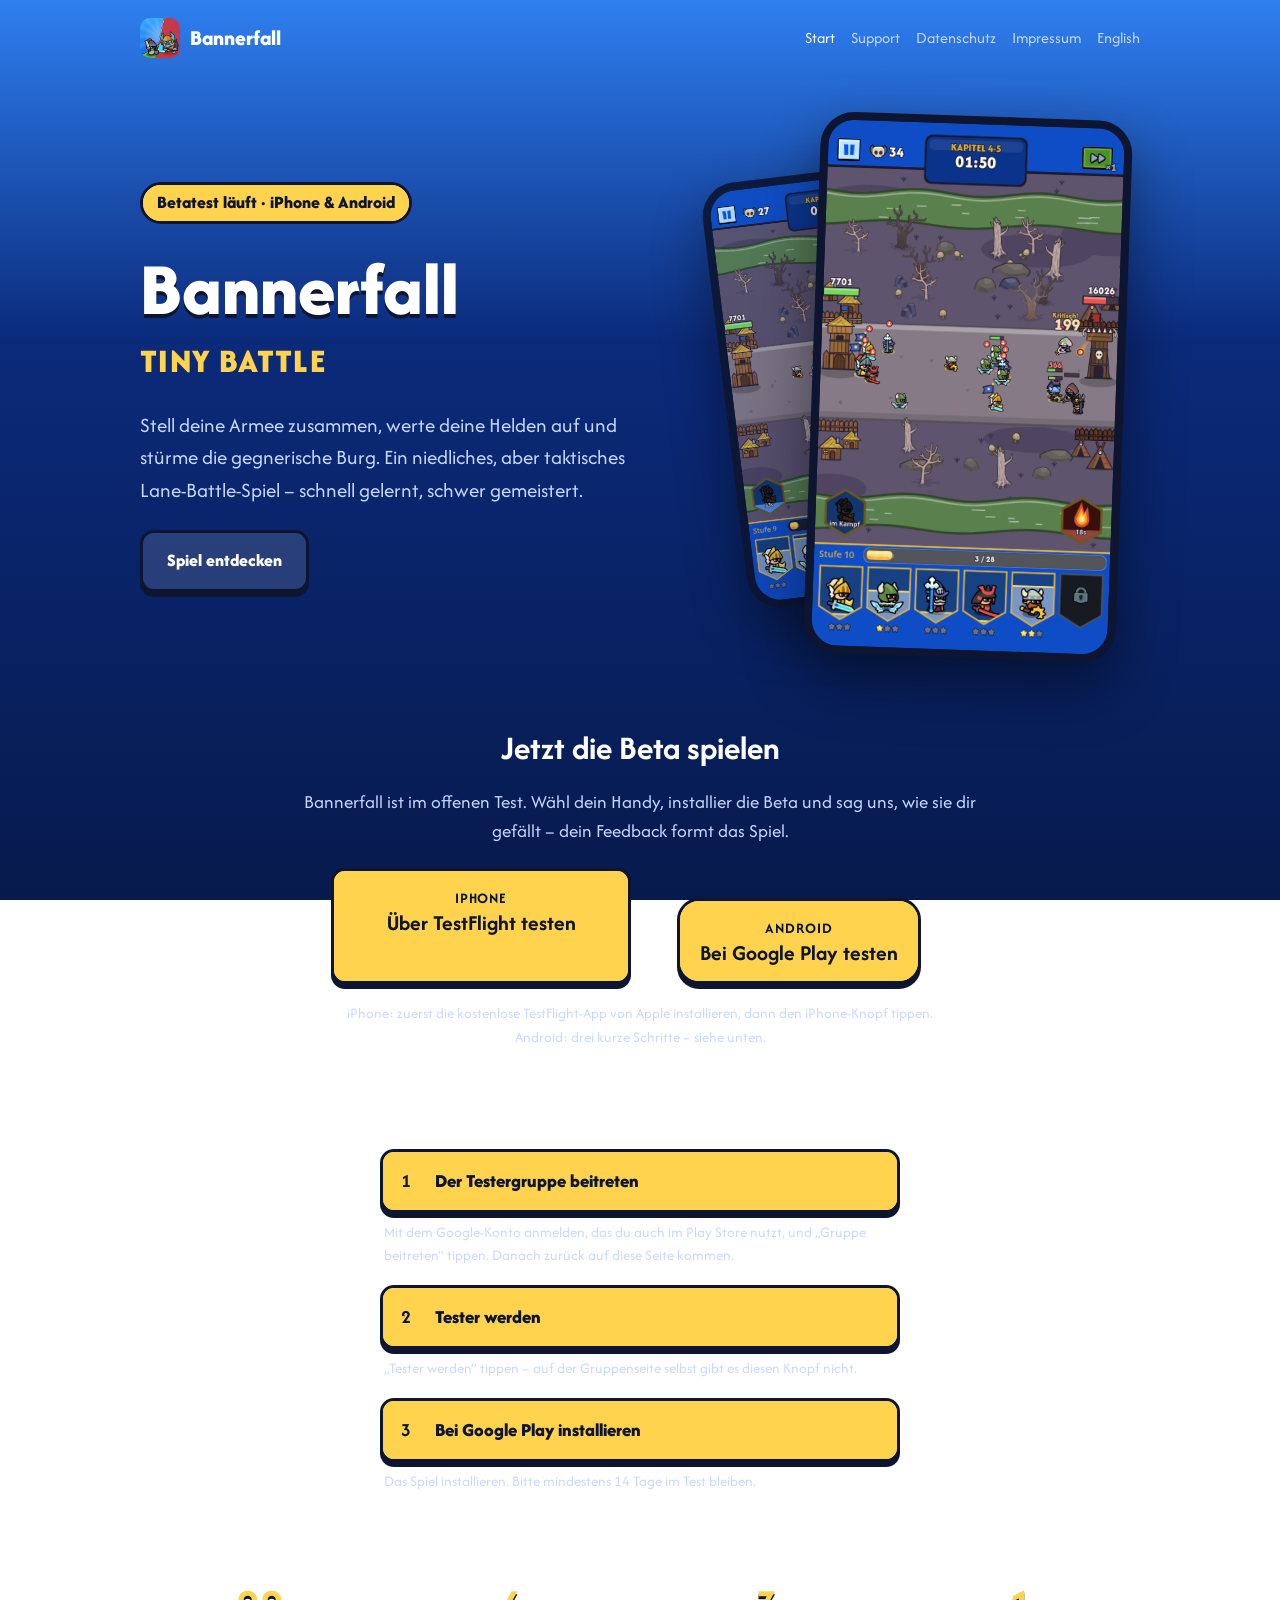
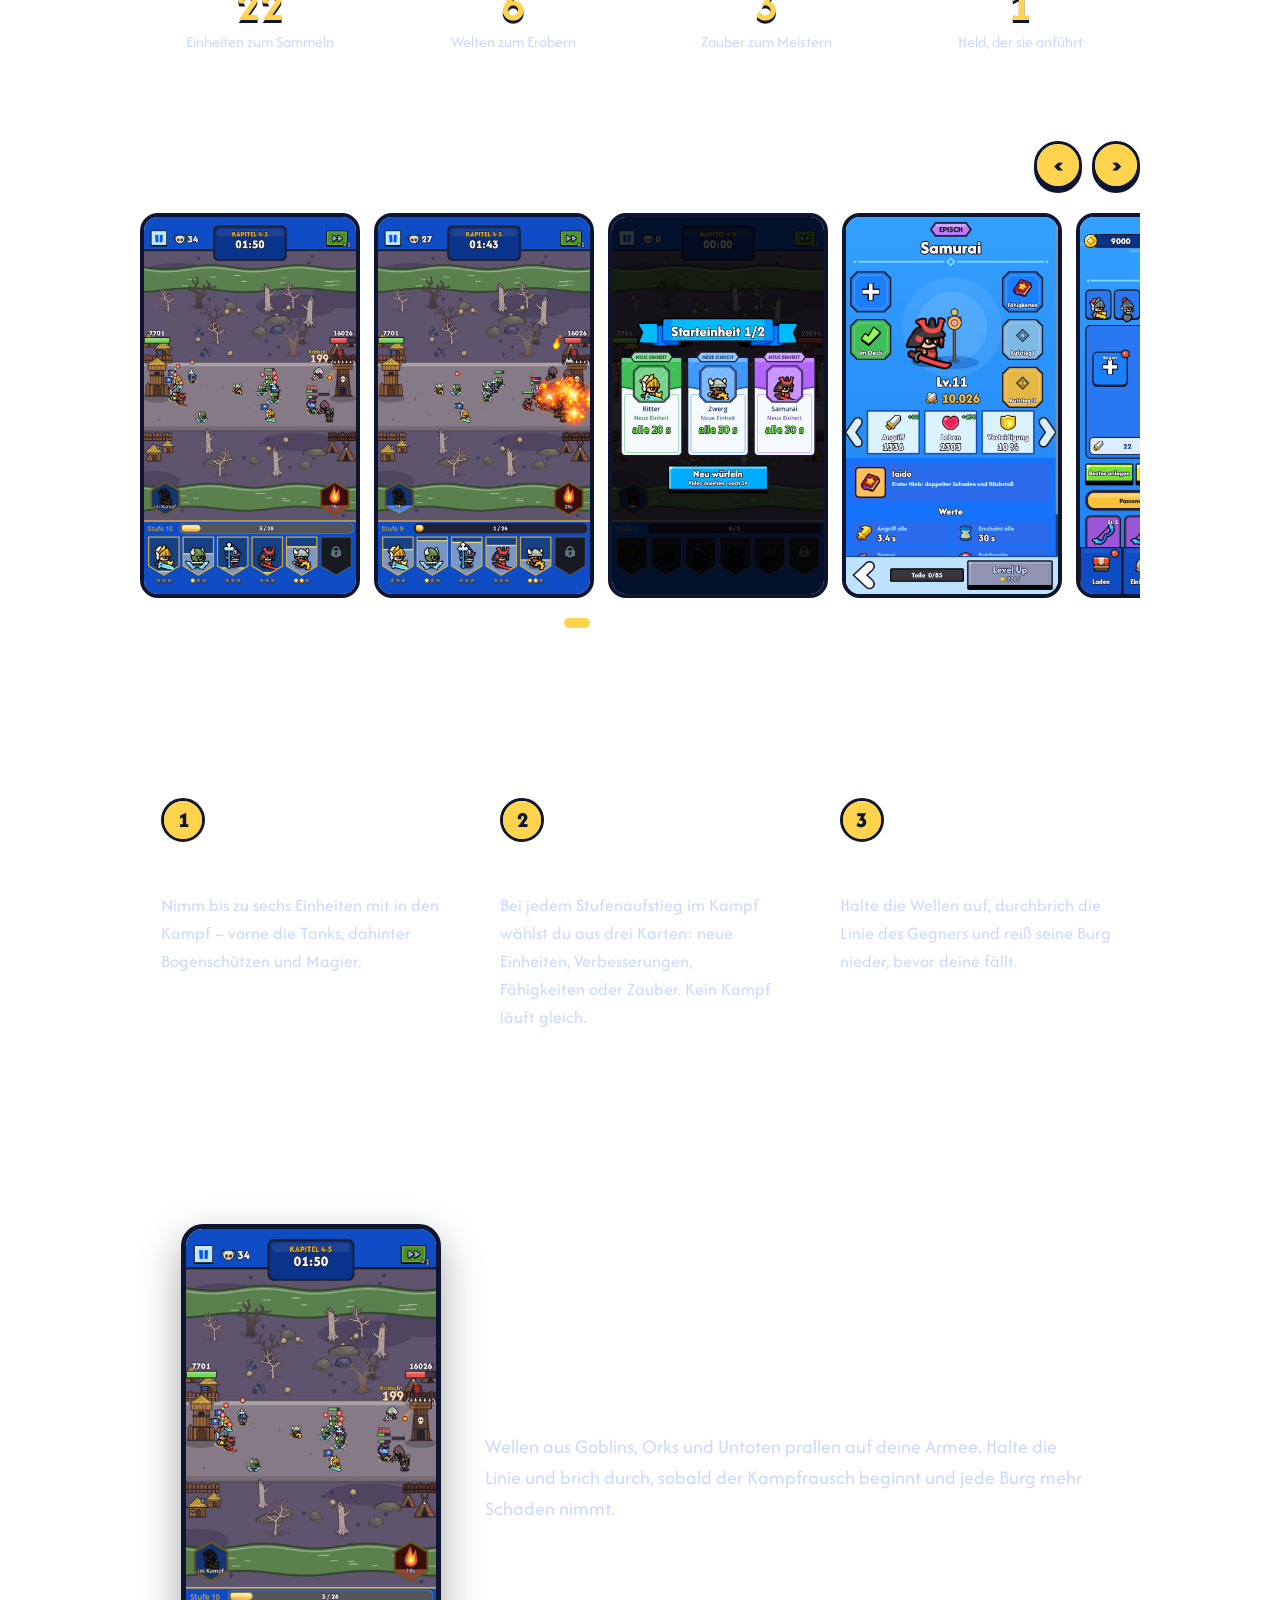
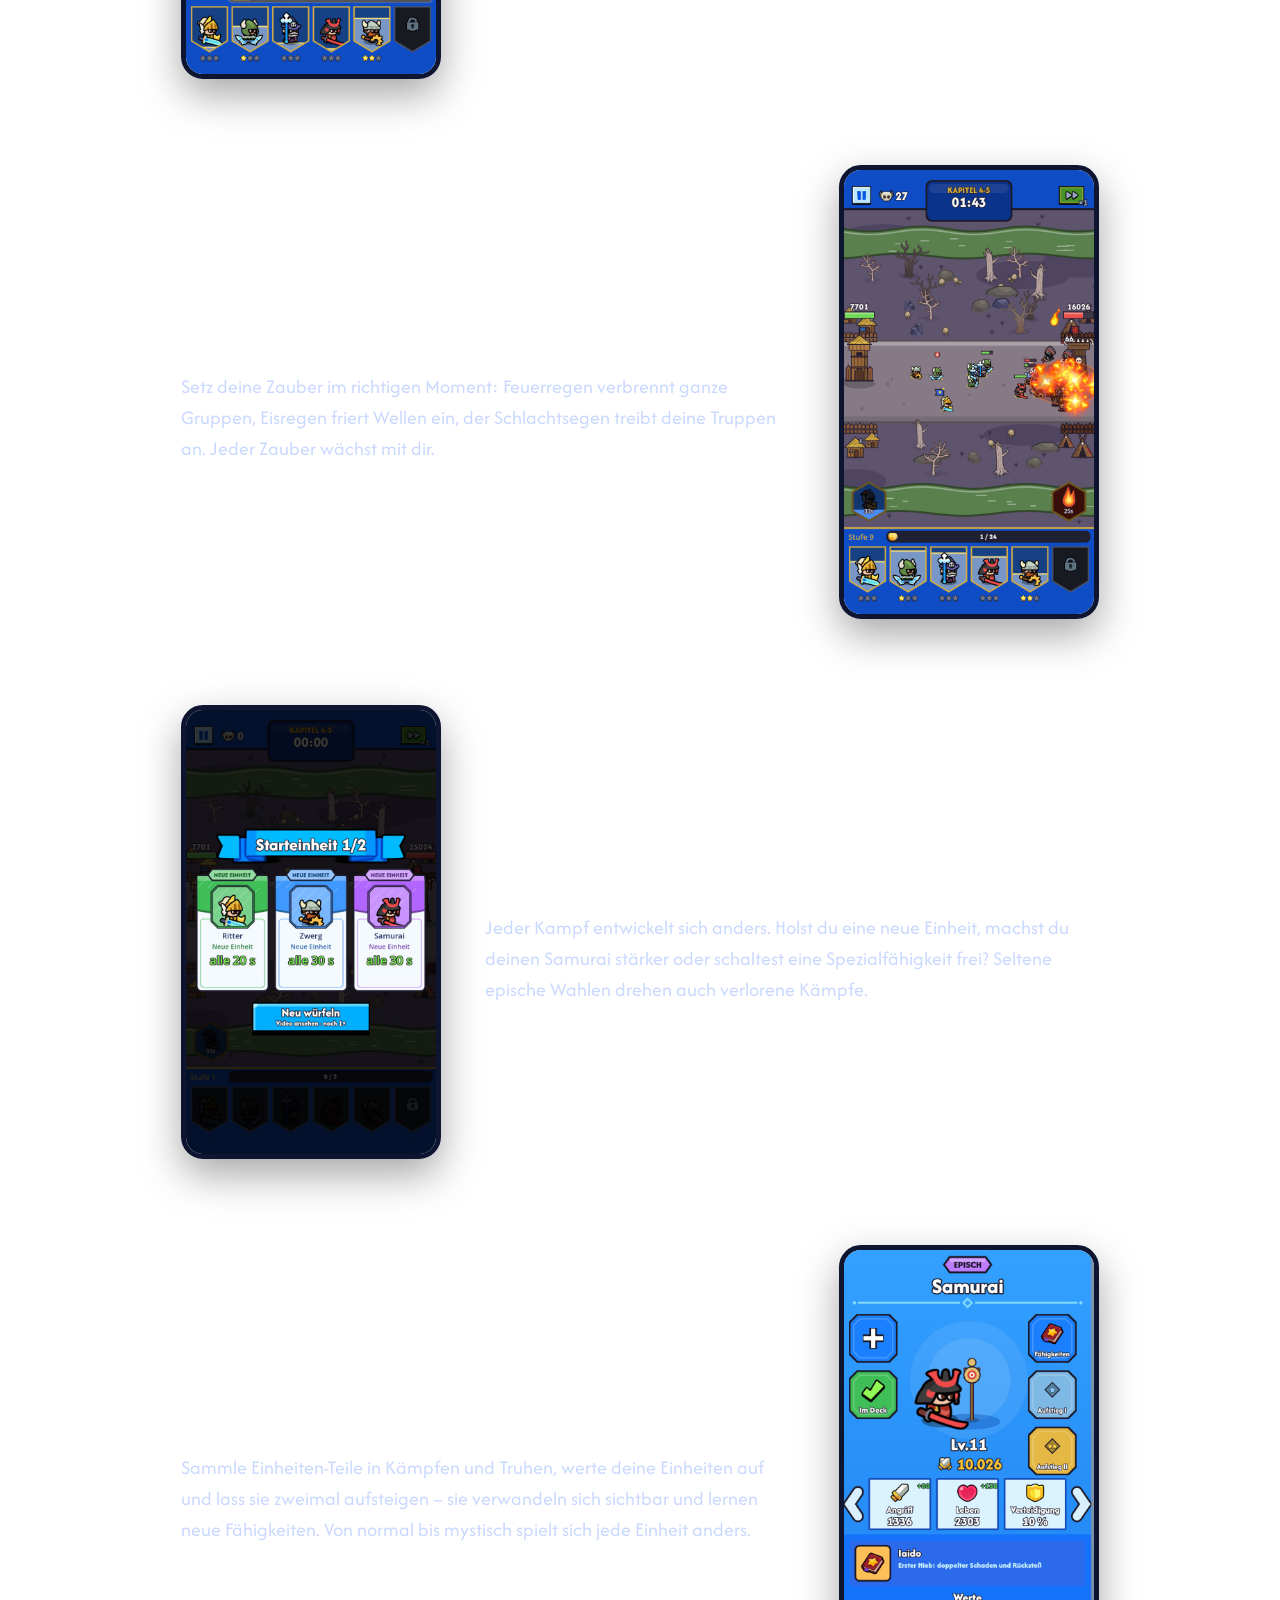
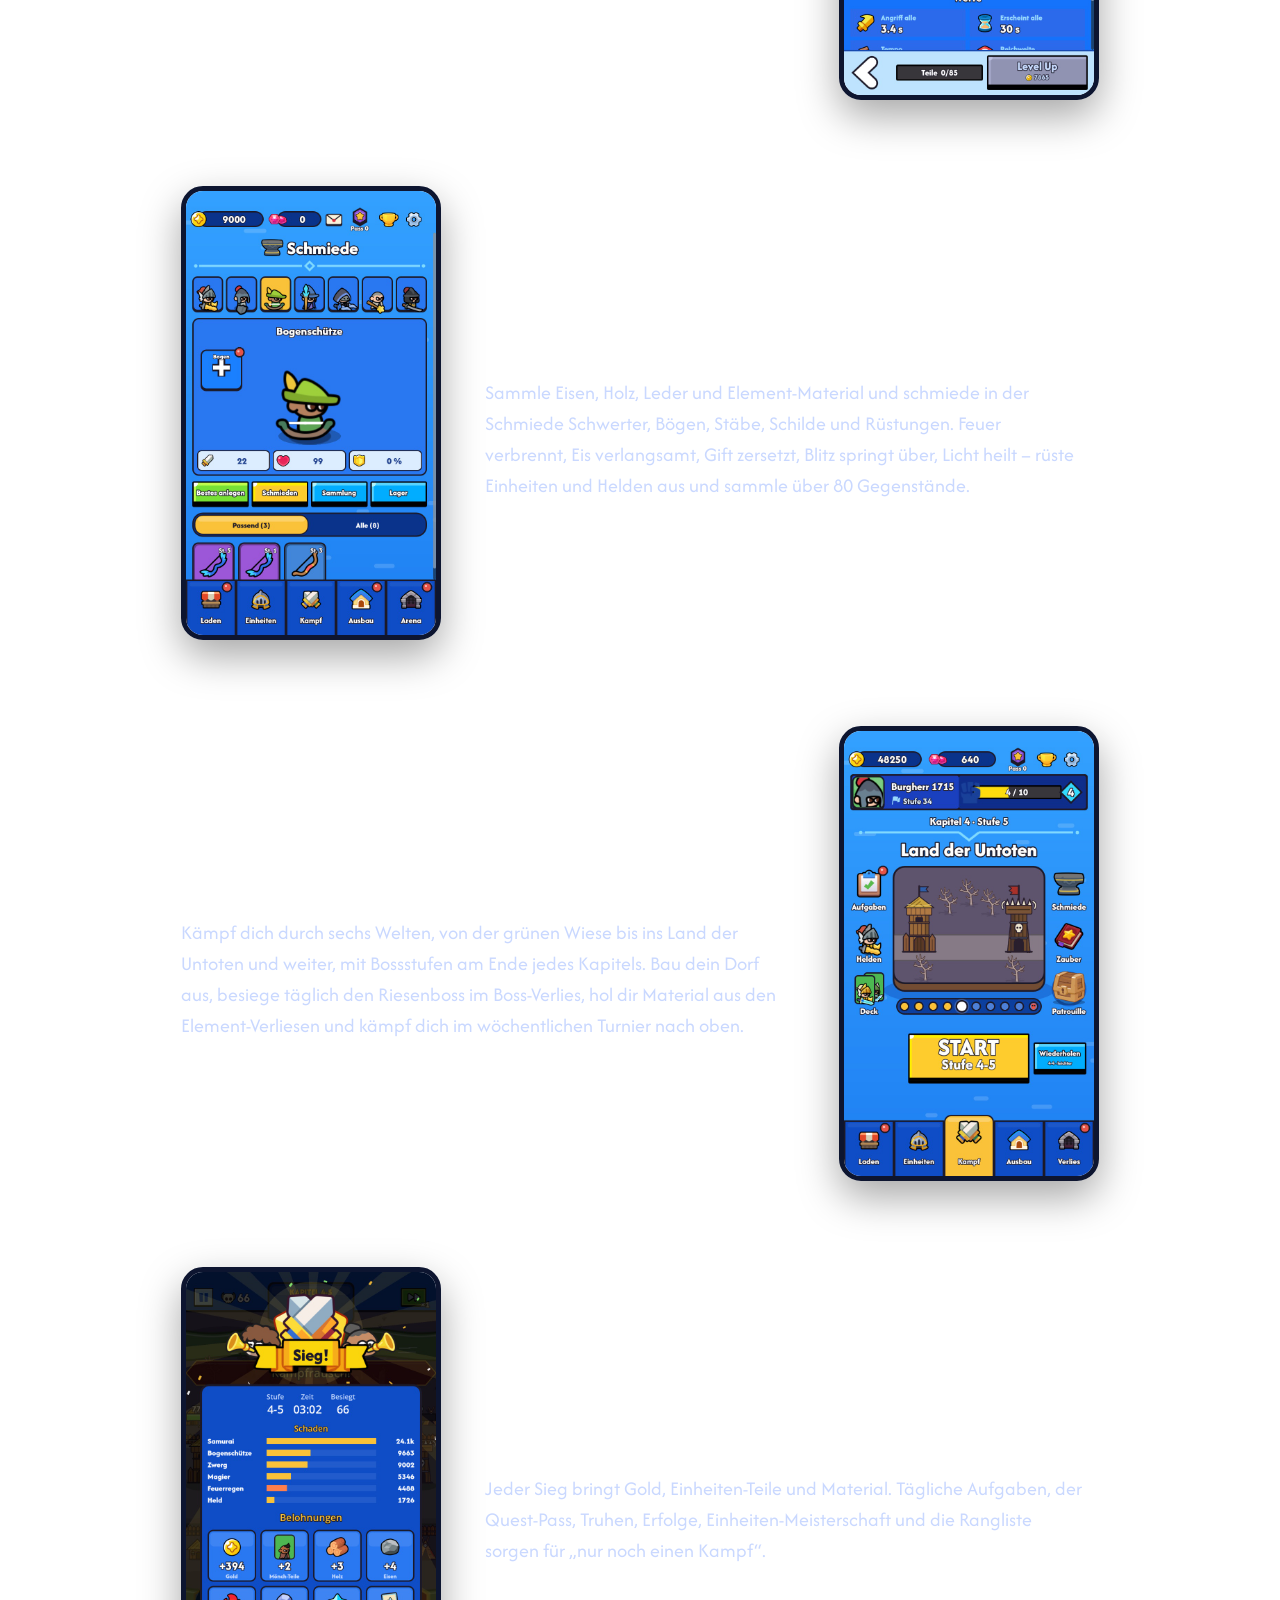
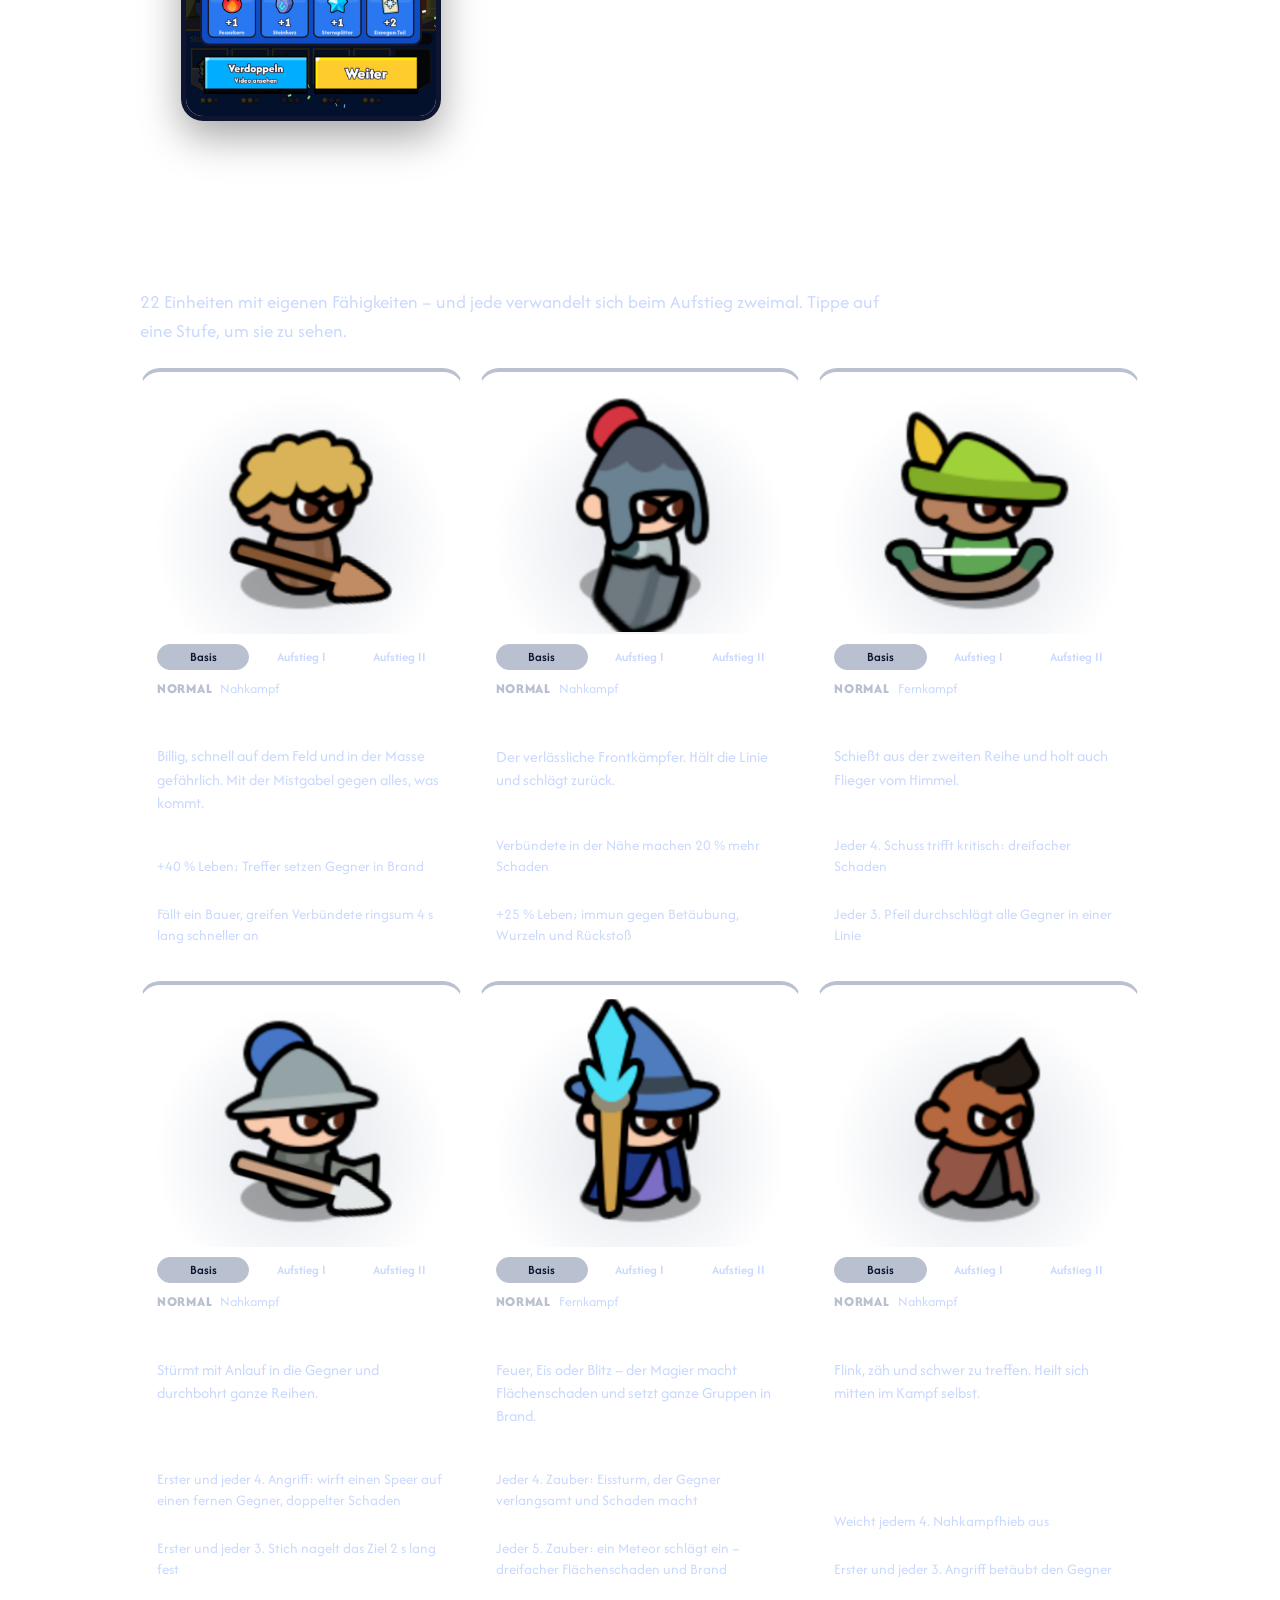
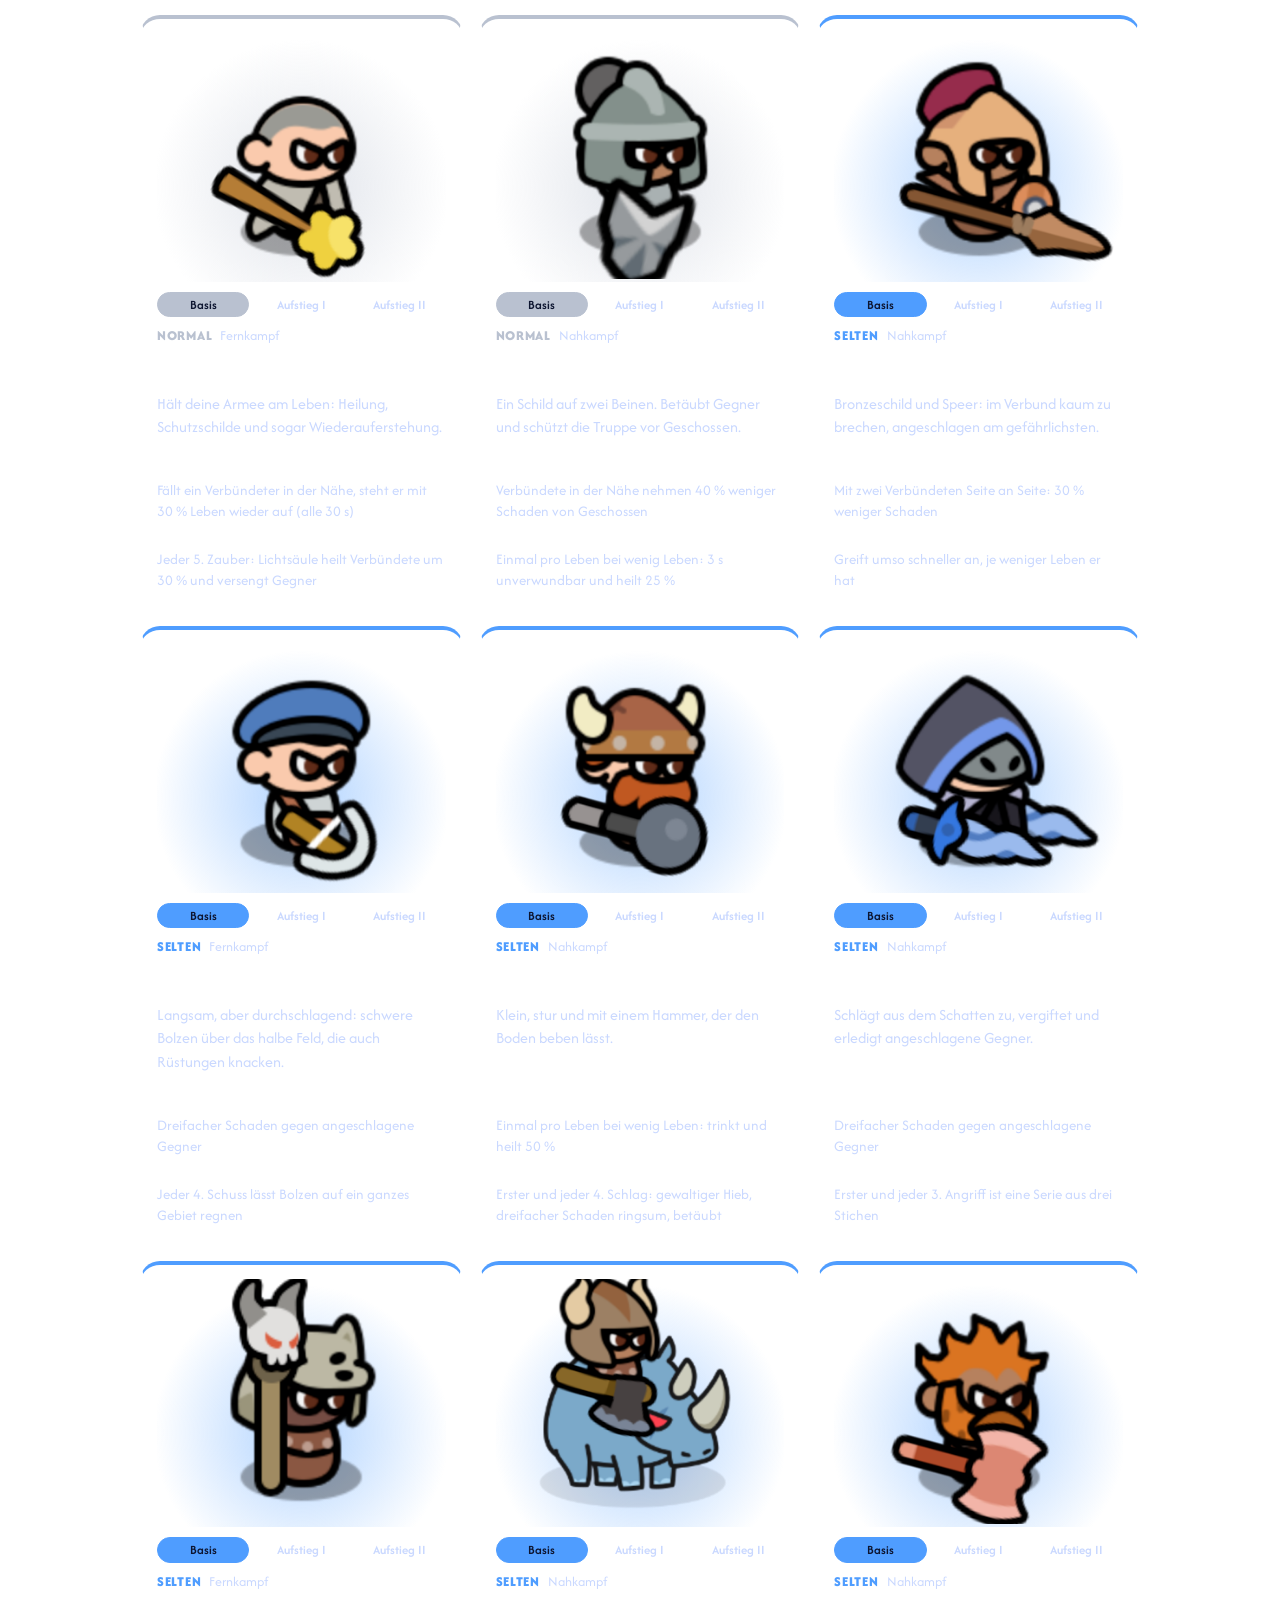
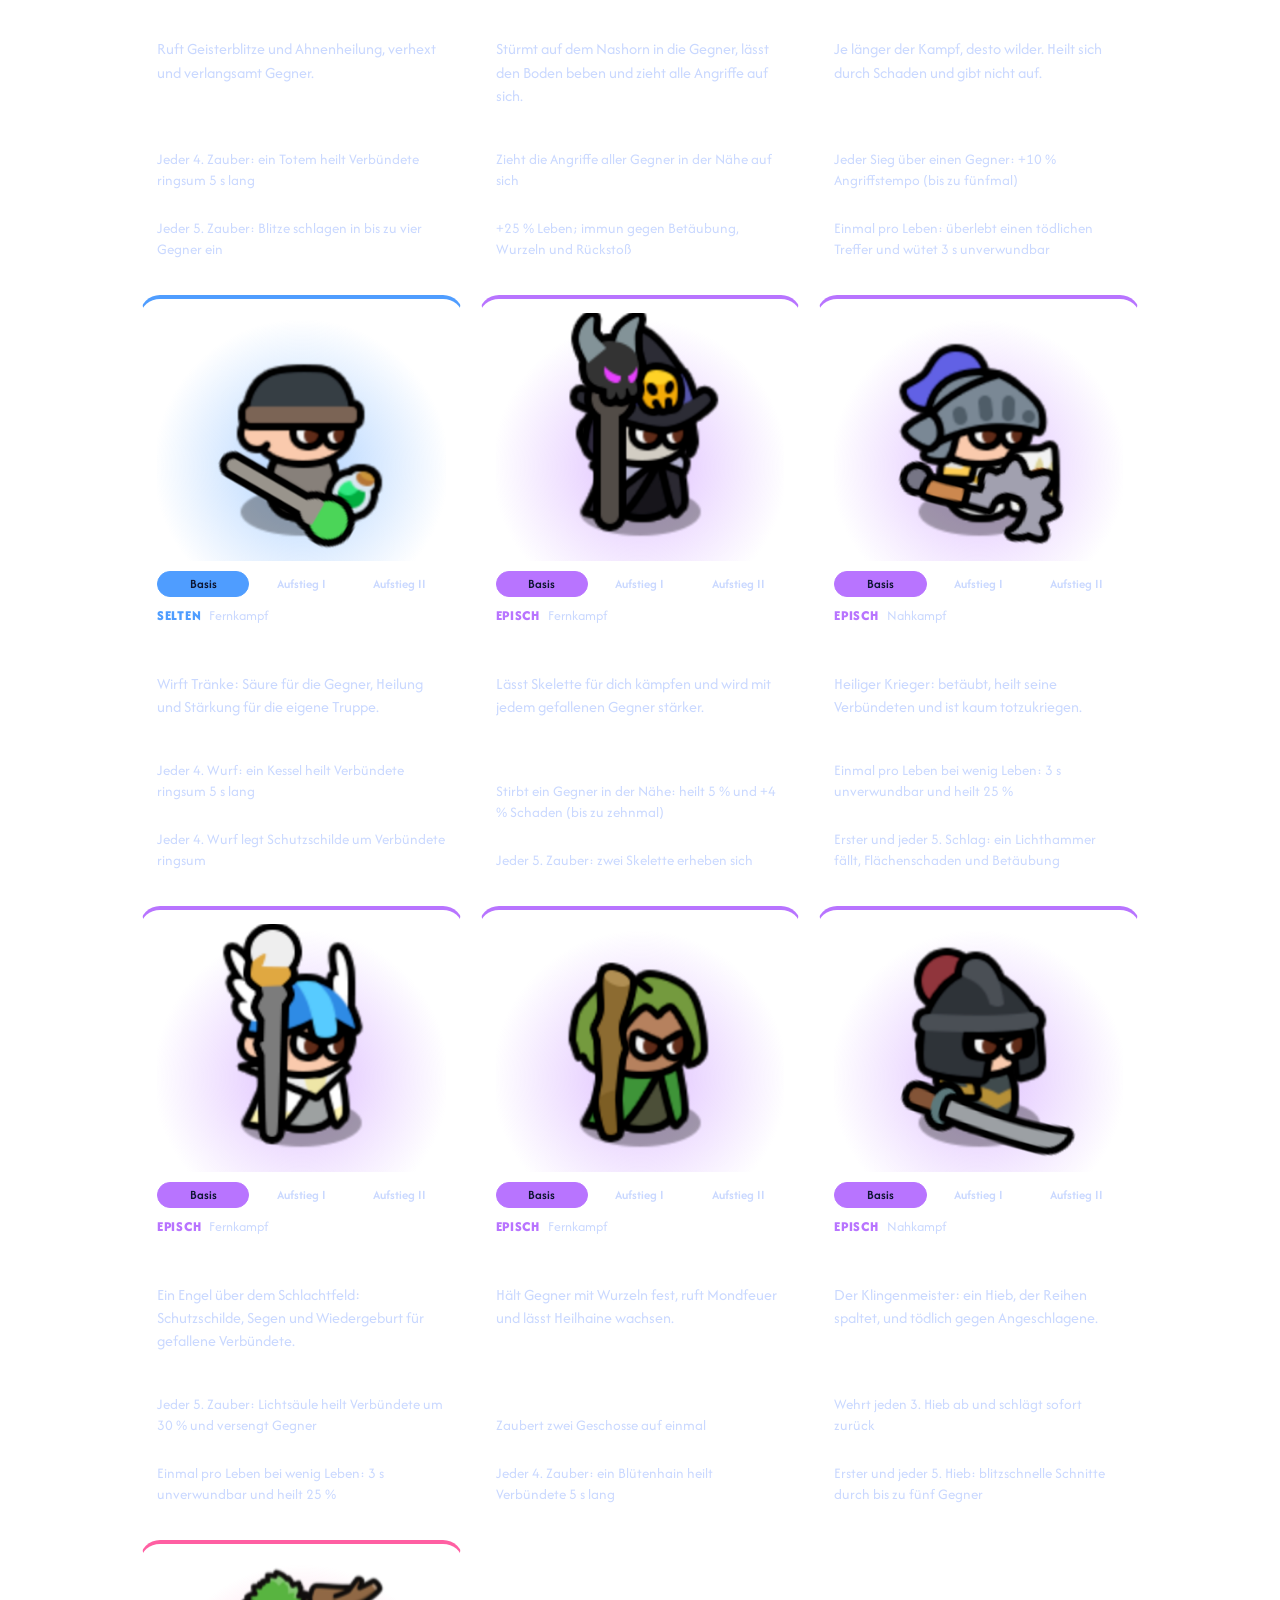
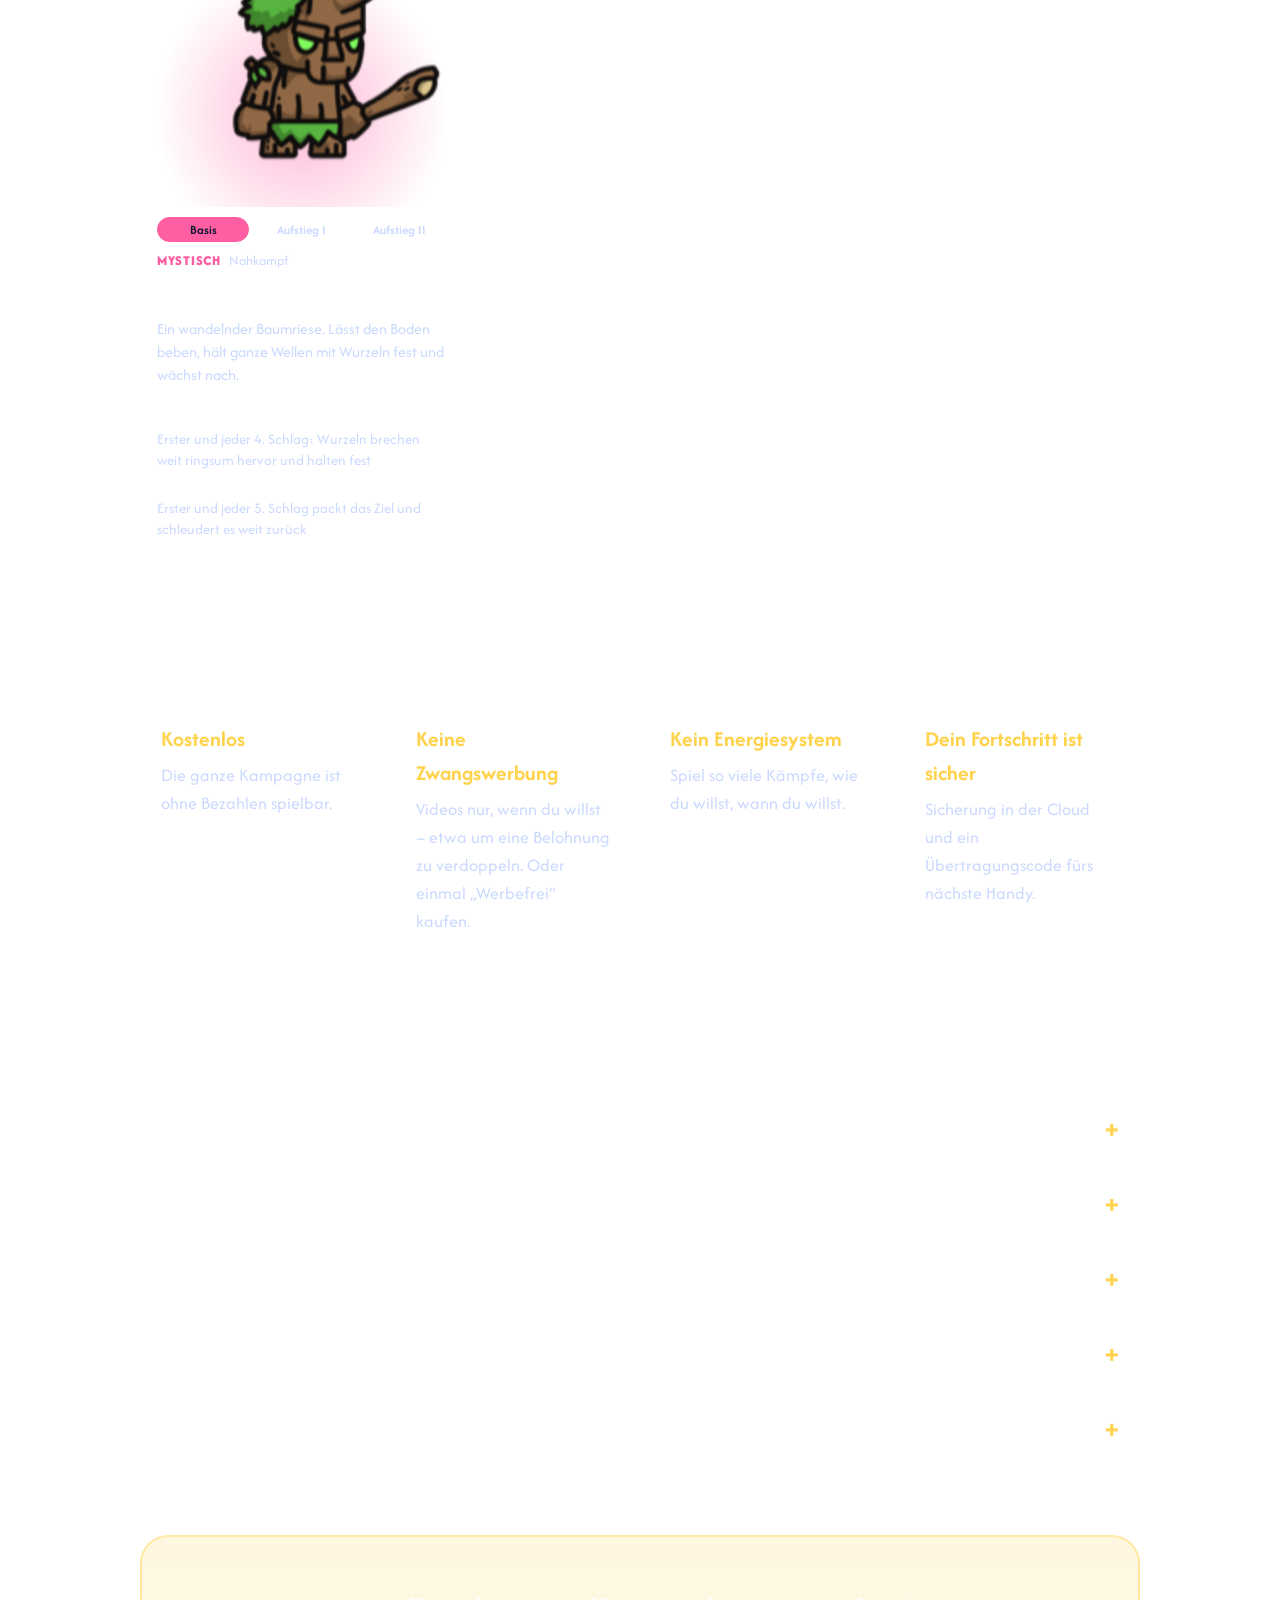
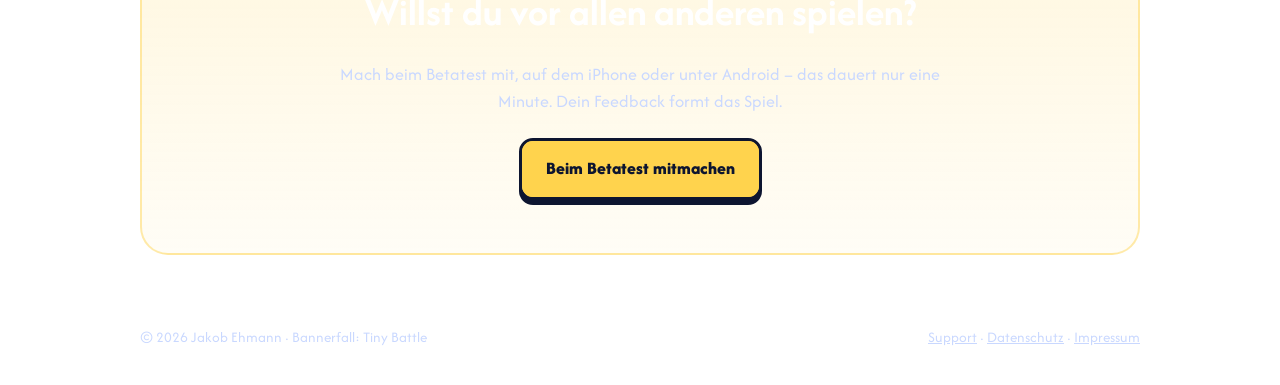
==== commit 44662dba: "Beta: Android als drei nummerierte Schritte mit eigenen Knöpfen (Gruppe, Tester werden, Play Store) " ====
--- a/de/index.html
+++ b/de/index.html
@@ -13,7 +13,7 @@
 <link rel="preconnect" href="https://fonts.googleapis.com">
 <link rel="preconnect" href="https://fonts.gstatic.com" crossorigin>
 <link href="https://fonts.googleapis.com/css2?family=Afacad+Flux:wght@400;600;800&display=swap" rel="stylesheet">
-<link rel="stylesheet" href="../style.css?v=1b726d74">
+<link rel="stylesheet" href="../style.css?v=6d31022d">
 </head>
 <body>
 <div class="wrap">
@@ -36,7 +36,7 @@
 <div class="phone"><img src="../img/de/battle.jpg" alt="Bannerfall" width="720" height="1280"></div>
 </div>
 </section>
-<section class="beta" id="beta"><h2>Jetzt die Beta spielen</h2><p class="section-lead">Bannerfall ist im offenen Test. Wähl dein Handy, installier die Beta und sag uns, wie sie dir gefällt – dein Feedback formt das Spiel.</p><div class="beta-btns"><a class="btn gold store ios" href="https://testflight.apple.com/join/FJttqMWU"><img class="face" src="../img/ui/gold.png" alt="" aria-hidden="true"><span class="ink"><small>iPhone</small><b>Über TestFlight testen</b></span></a><a class="btn gold store android" href="https://groups.google.com/g/bannerfall-tester"><img class="face" src="../img/ui/gold.png" alt="" aria-hidden="true"><span class="ink"><small>Android</small><b>Bei Google Play testen</b></span></a></div><p class="beta-note">iPhone: zuerst die kostenlose TestFlight-App von Apple installieren. Android: der Testergruppe beitreten, dann <a href='https://play.google.com/apps/testing/de.jakobehmann.bannerfall'>diesen Link</a> öffnen, „Tester werden“ tippen und über Google Play installieren – bitte mindestens 14 Tage im Test bleiben.</p></section>
+<section class="beta" id="beta"><h2>Jetzt die Beta spielen</h2><p class="section-lead">Bannerfall ist im offenen Test. Wähl dein Handy, installier die Beta und sag uns, wie sie dir gefällt – dein Feedback formt das Spiel.</p><div class="beta-btns"><a class="btn gold store ios" href="https://testflight.apple.com/join/FJttqMWU"><img class="face" src="../img/ui/gold.png" alt="" aria-hidden="true"><span class="ink"><small>iPhone</small><b>Über TestFlight testen</b></span></a><a class="btn gold store android" href="#android"><img class="face" src="../img/ui/gold.png" alt="" aria-hidden="true"><span class="ink"><small>Android</small><b>Bei Google Play testen</b></span></a></div><p class="beta-note">iPhone: zuerst die kostenlose TestFlight-App von Apple installieren, dann den iPhone-Knopf tippen. Android: drei kurze Schritte – siehe unten.</p><div class="android" id="android"><h3>Android in 3 Schritten</h3><ol class="asteps"><li><a class="btn gold" href="https://groups.google.com/g/bannerfall-tester" target="_blank" rel="noopener"><img class="face" src="../img/ui/gold.png" alt="" aria-hidden="true"><span class="ink"><b>1</b> Der Testergruppe beitreten</span></a><p>Mit dem Google-Konto anmelden, das du auch im Play Store nutzt, und „Gruppe beitreten“ tippen. Danach zurück auf diese Seite kommen.</p></li><li><a class="btn gold" href="https://play.google.com/apps/testing/de.jakobehmann.bannerfall" target="_blank" rel="noopener"><img class="face" src="../img/ui/gold.png" alt="" aria-hidden="true"><span class="ink"><b>2</b> Tester werden</span></a><p>„Tester werden“ tippen – auf der Gruppenseite selbst gibt es diesen Knopf nicht.</p></li><li><a class="btn gold" href="https://play.google.com/store/apps/details?id=de.jakobehmann.bannerfall" target="_blank" rel="noopener"><img class="face" src="../img/ui/gold.png" alt="" aria-hidden="true"><span class="ink"><b>3</b> Bei Google Play installieren</span></a><p>Das Spiel installieren. Bitte mindestens 14 Tage im Test bleiben.</p></li></ol></div></section>
 <section class="facts"><div class="fact"><b>22</b><span>Einheiten zum Sammeln</span></div><div class="fact"><b>6</b><span>Welten zum Erobern</span></div><div class="fact"><b>3</b><span>Zauber zum Meistern</span></div><div class="fact"><b>1</b><span>Held, der sie anführt</span></div></section>
 <section class="slider"><div class="slider-head"><h2>Bilder aus dem Spiel</h2><div class="arrows"><button type="button" class="arrow" data-dir="-1" aria-label="Zurück"><img class="face" src="../img/ui/gold.png" alt="" aria-hidden="true"><span class="ink">‹</span></button><button type="button" class="arrow" data-dir="1" aria-label="Weiter"><img class="face" src="../img/ui/gold.png" alt="" aria-hidden="true"><span class="ink">›</span></button></div></div><div class="gallery"><img src="../img/de/battle.jpg" alt="Bannerfall" loading="lazy" width="720" height="1280"><img src="../img/de/spell.jpg" alt="Bannerfall" loading="lazy" width="720" height="1280"><img src="../img/de/cards.jpg" alt="Bannerfall" loading="lazy" width="720" height="1280"><img src="../img/de/unit.jpg" alt="Bannerfall" loading="lazy" width="720" height="1280"><img src="../img/de/forge.jpg" alt="Bannerfall" loading="lazy" width="720" height="1280"><img src="../img/de/units.jpg" alt="Bannerfall" loading="lazy" width="720" height="1280"><img src="../img/de/home.jpg" alt="Bannerfall" loading="lazy" width="720" height="1280"><img src="../img/de/victory.jpg" alt="Bannerfall" loading="lazy" width="720" height="1280"></div><div class="dots"><button type="button" class="dot on" aria-label="1"></button><button type="button" class="dot" aria-label="2"></button><button type="button" class="dot" aria-label="3"></button><button type="button" class="dot" aria-label="4"></button><button type="button" class="dot" aria-label="5"></button><button type="button" class="dot" aria-label="6"></button><button type="button" class="dot" aria-label="7"></button><button type="button" class="dot" aria-label="8"></button></div></section>
 <section><h2>So läuft ein Kampf</h2><ol class="steps"><li class="step"><span class="num"><img class="face" src="../img/ui/gold.png" alt="" aria-hidden="true"><span class="ink">1</span></span><h3>Deck wählen</h3><p>Nimm bis zu sechs Einheiten mit in den Kampf – vorne die Tanks, dahinter Bogenschützen und Magier.</p></li><li class="step"><span class="num"><img class="face" src="../img/ui/gold.png" alt="" aria-hidden="true"><span class="ink">2</span></span><h3>Karten ziehen</h3><p>Bei jedem Stufenaufstieg im Kampf wählst du aus drei Karten: neue Einheiten, Verbesserungen, Fähigkeiten oder Zauber. Kein Kampf läuft gleich.</p></li><li class="step"><span class="num"><img class="face" src="../img/ui/gold.png" alt="" aria-hidden="true"><span class="ink">3</span></span><h3>Burg stürmen</h3><p>Halte die Wellen auf, durchbrich die Linie des Gegners und reiß seine Burg nieder, bevor deine fällt.</p></li></ol></section>
--- a/style.css
+++ b/style.css
@@ -451,3 +451,12 @@
 @media (max-width: 640px) {
   .beta-btns { grid-template-columns: 1fr; }
 }
+
+/* Android-Beta: drei nummerierte Schritte (Gruppe, Tester werden, Play Store) */
+.android { max-width: 560px; margin: 30px auto 0; padding: 22px 20px 8px; border-radius: 22px; background: rgba(255, 255, 255, 0.08); text-align: left; }
+.android h3 { text-align: center; margin: 0 0 16px; }
+.asteps { list-style: none; margin: 0; padding: 0; }
+.asteps li { margin-bottom: 18px; }
+.asteps .btn { display: block; text-align: left; padding: 14px 18px; font-size: 19px; }
+.asteps .btn b { display: inline-block; min-width: 1.6em; }
+.asteps p { margin: 8px 4px 0; color: var(--muted); font-size: 15px; }
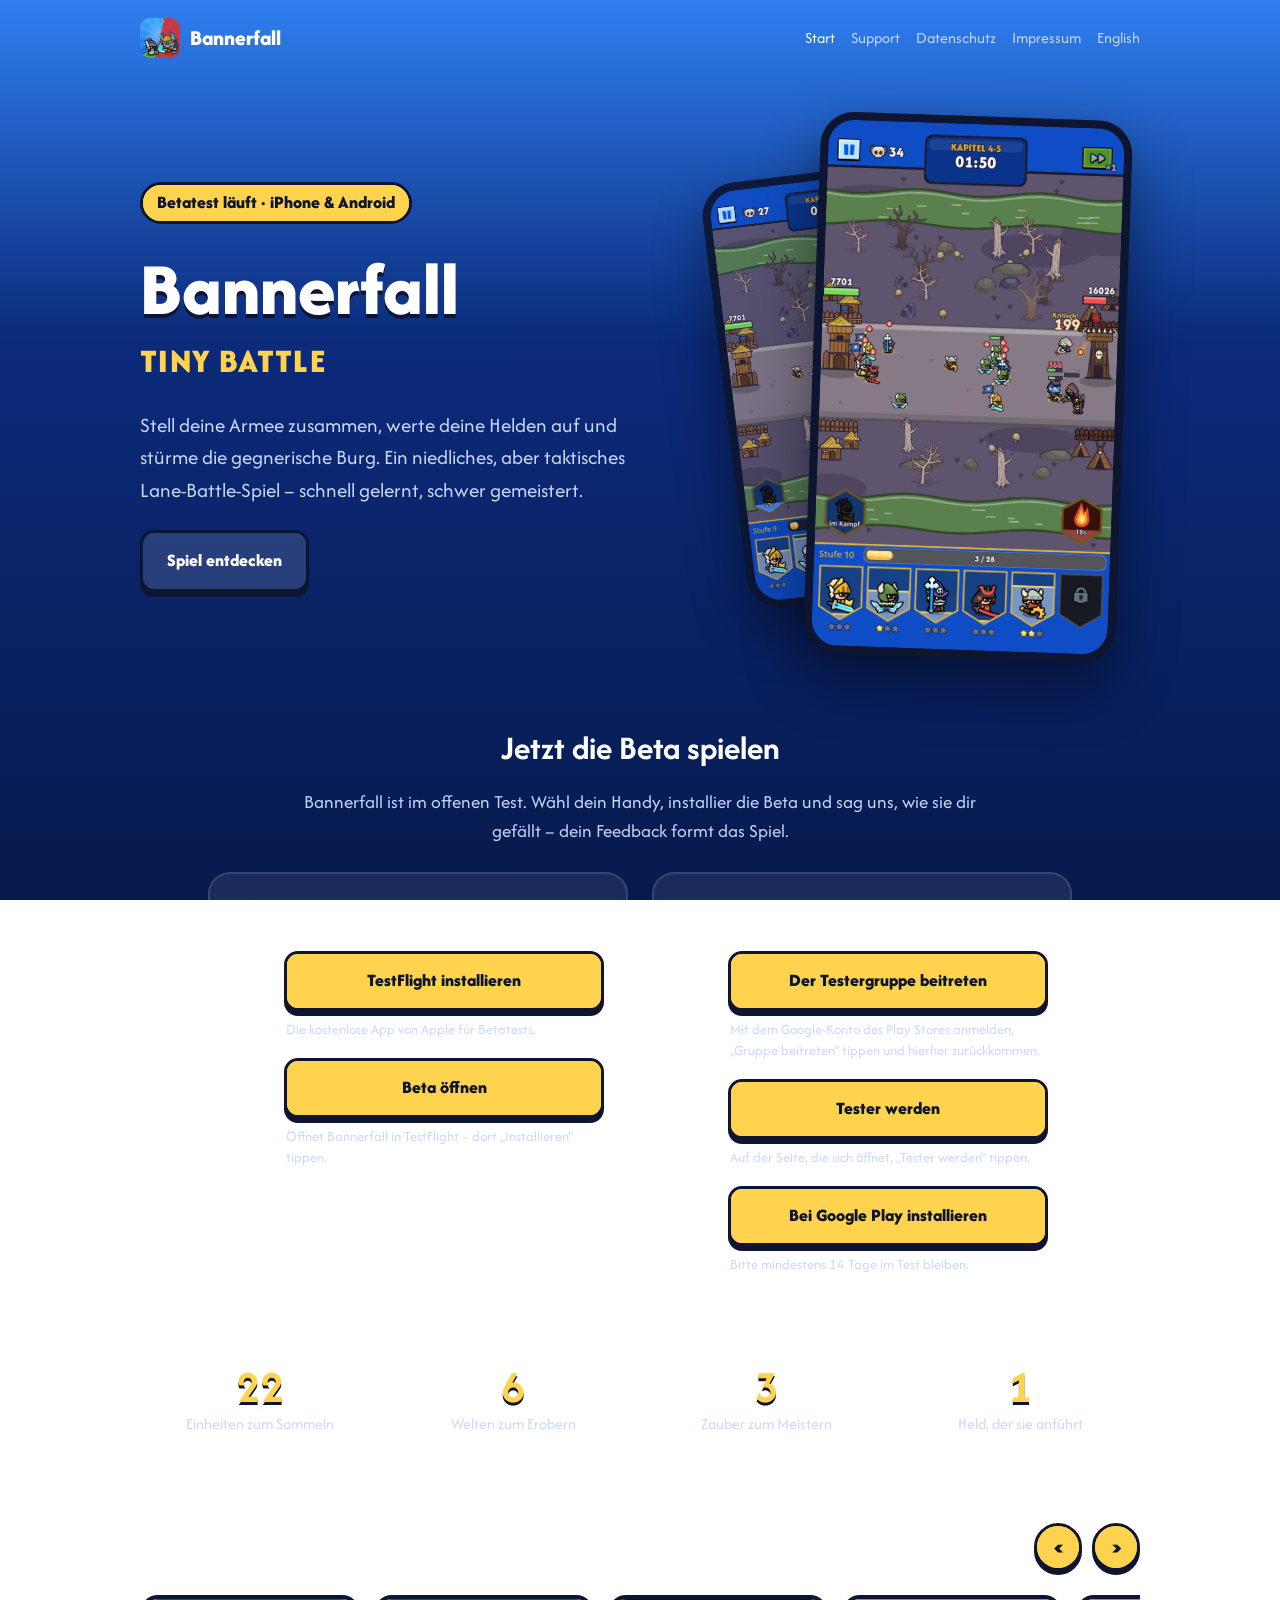
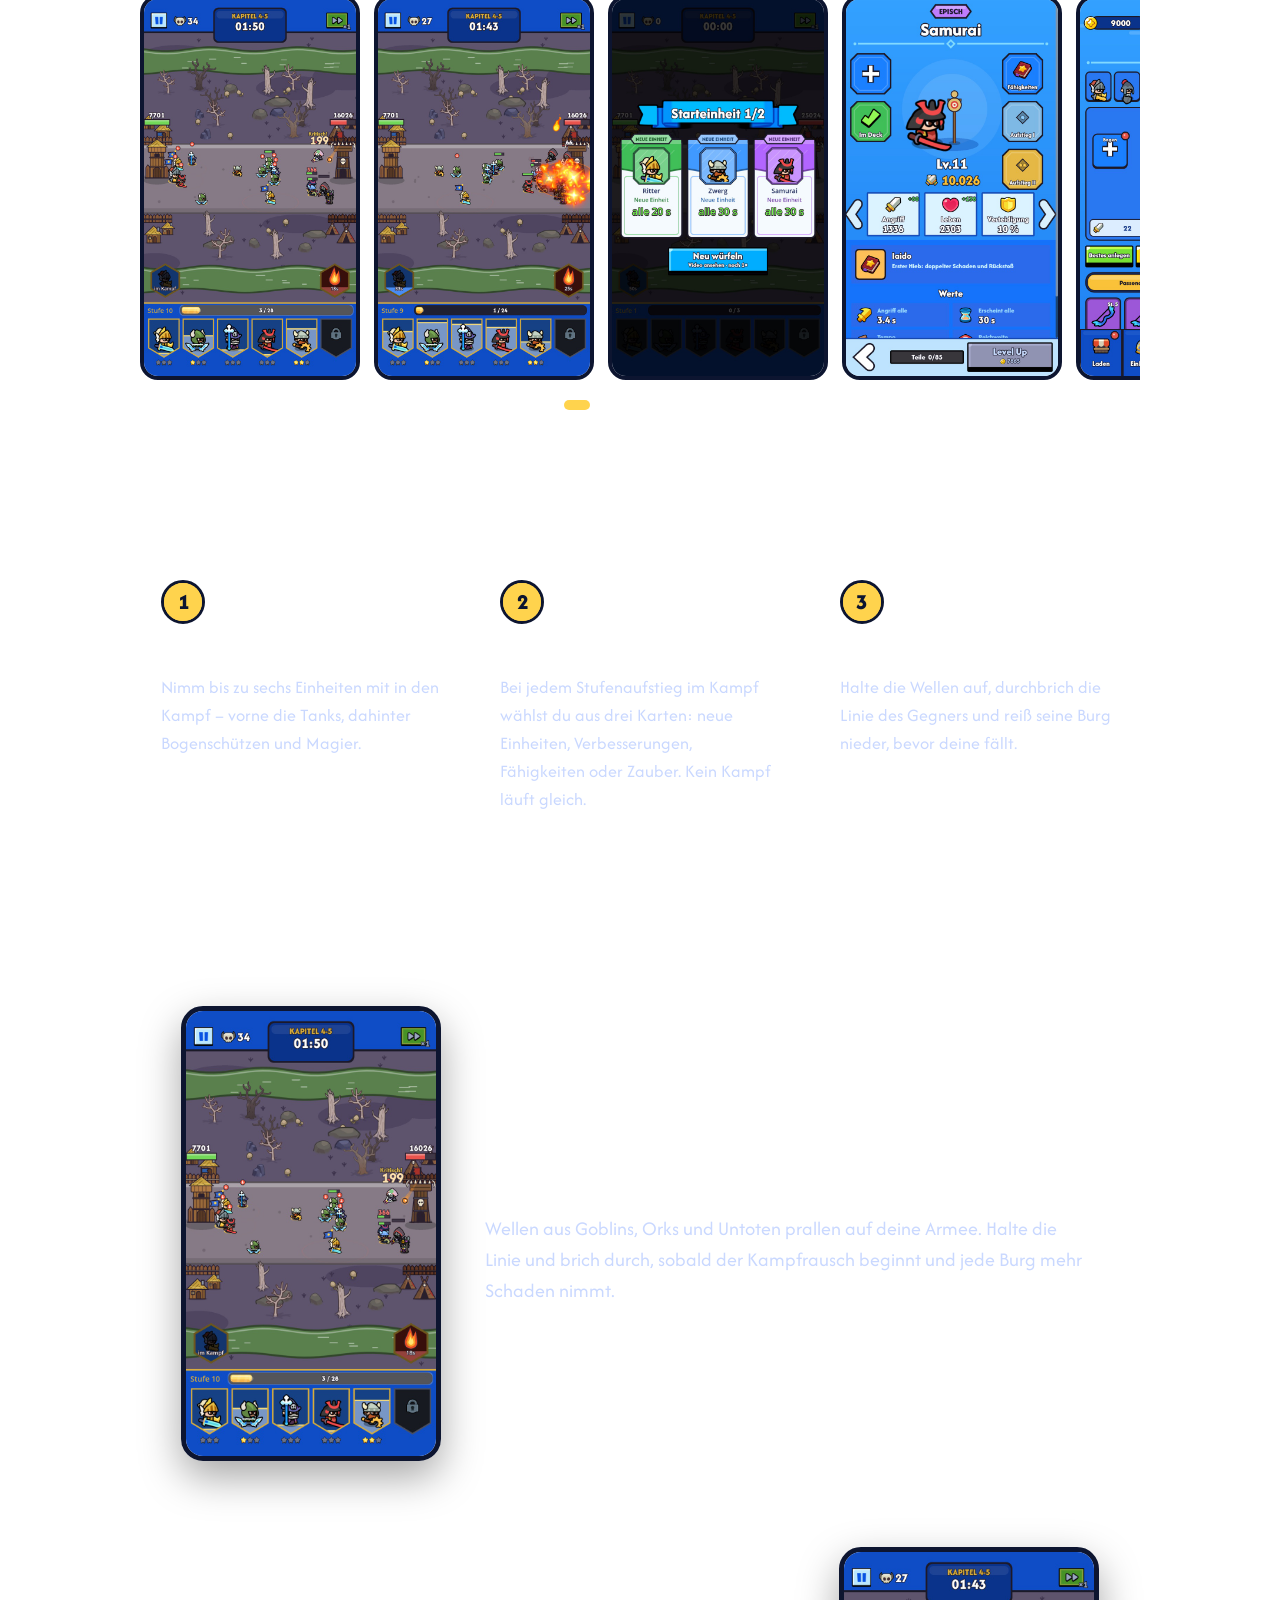
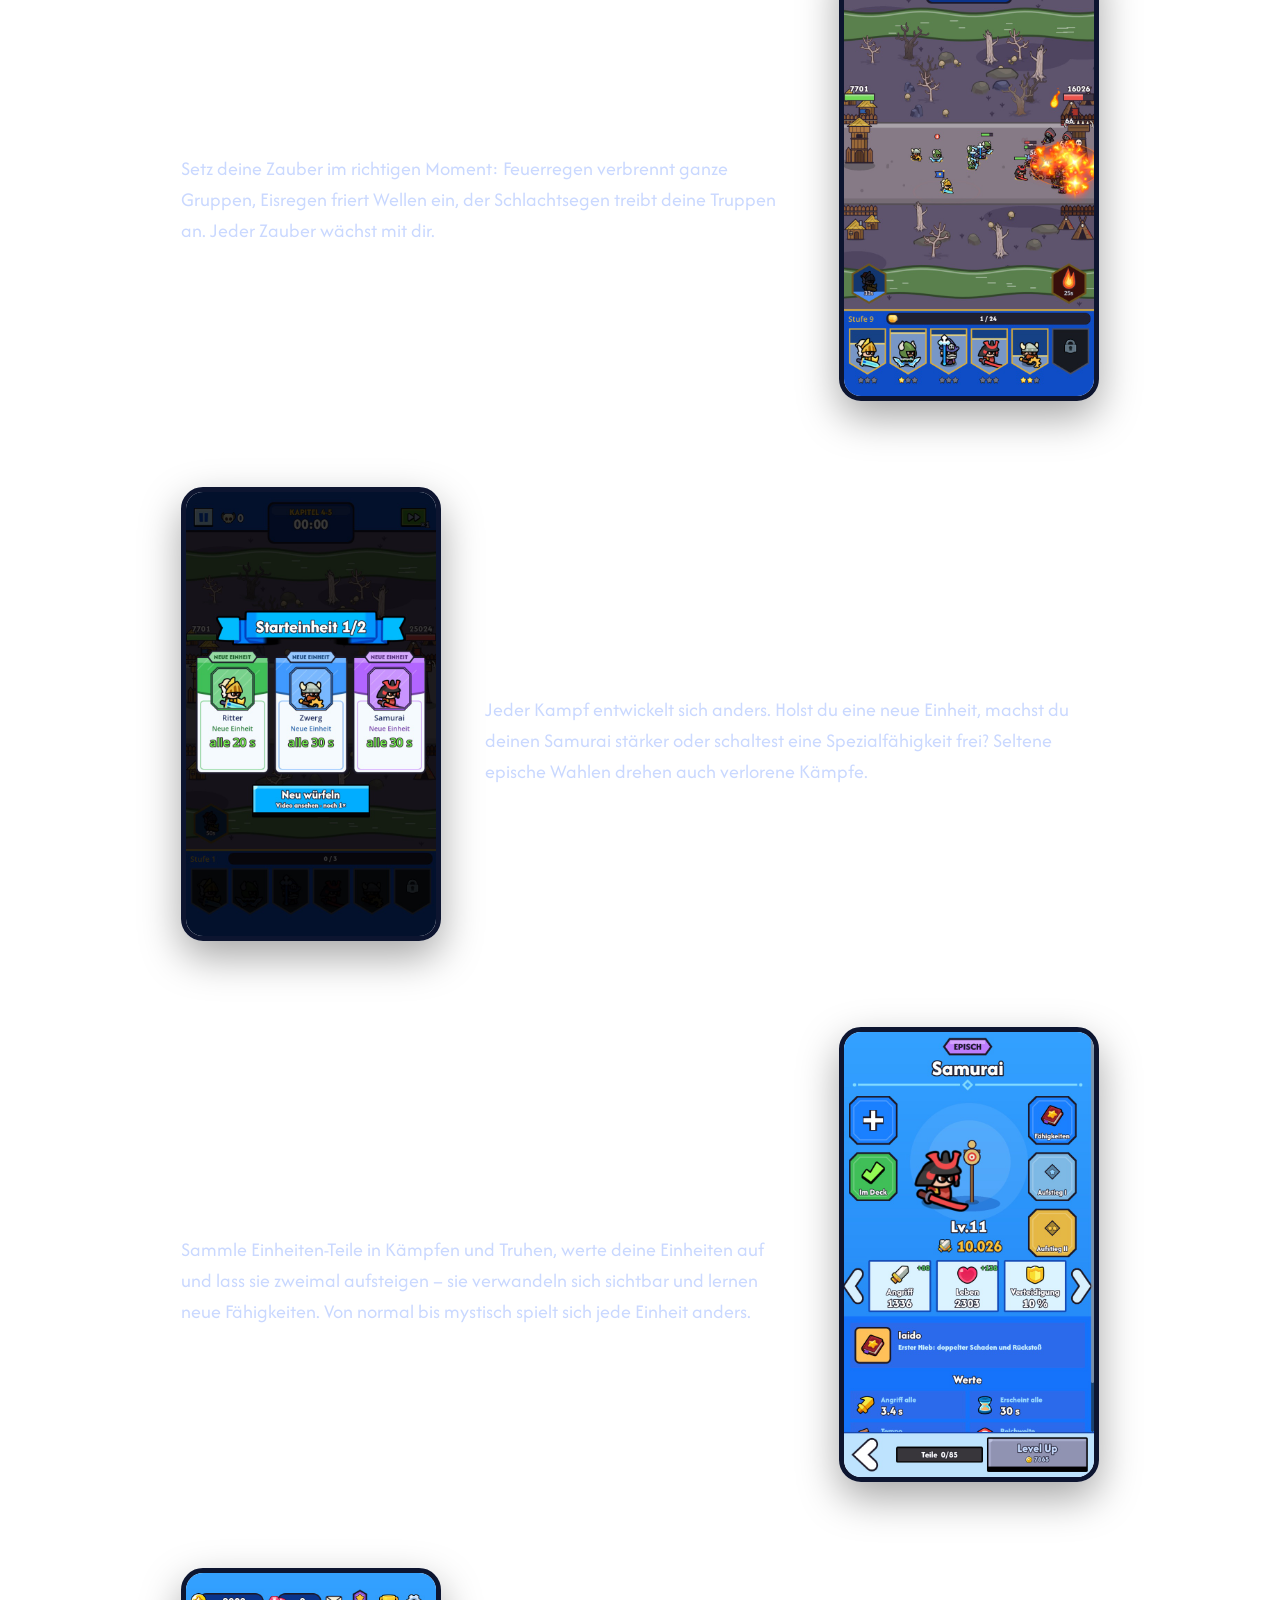
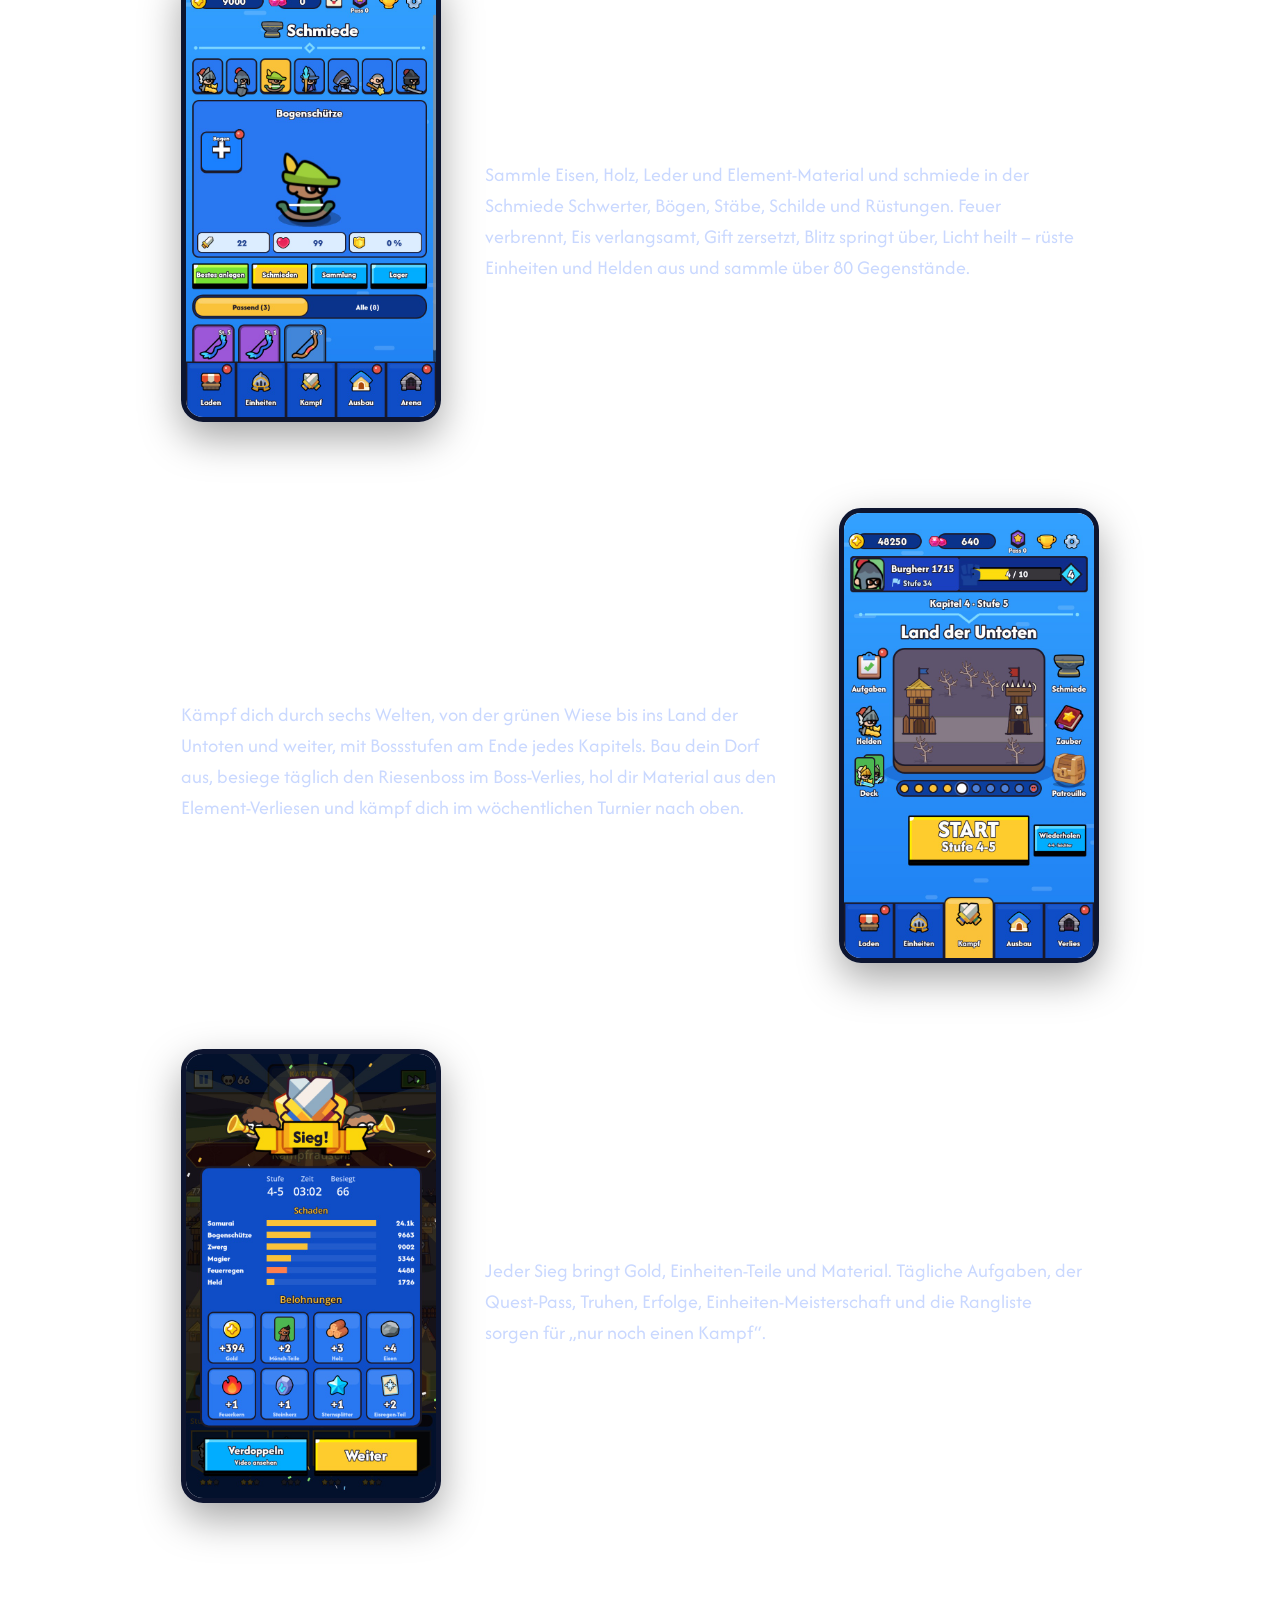
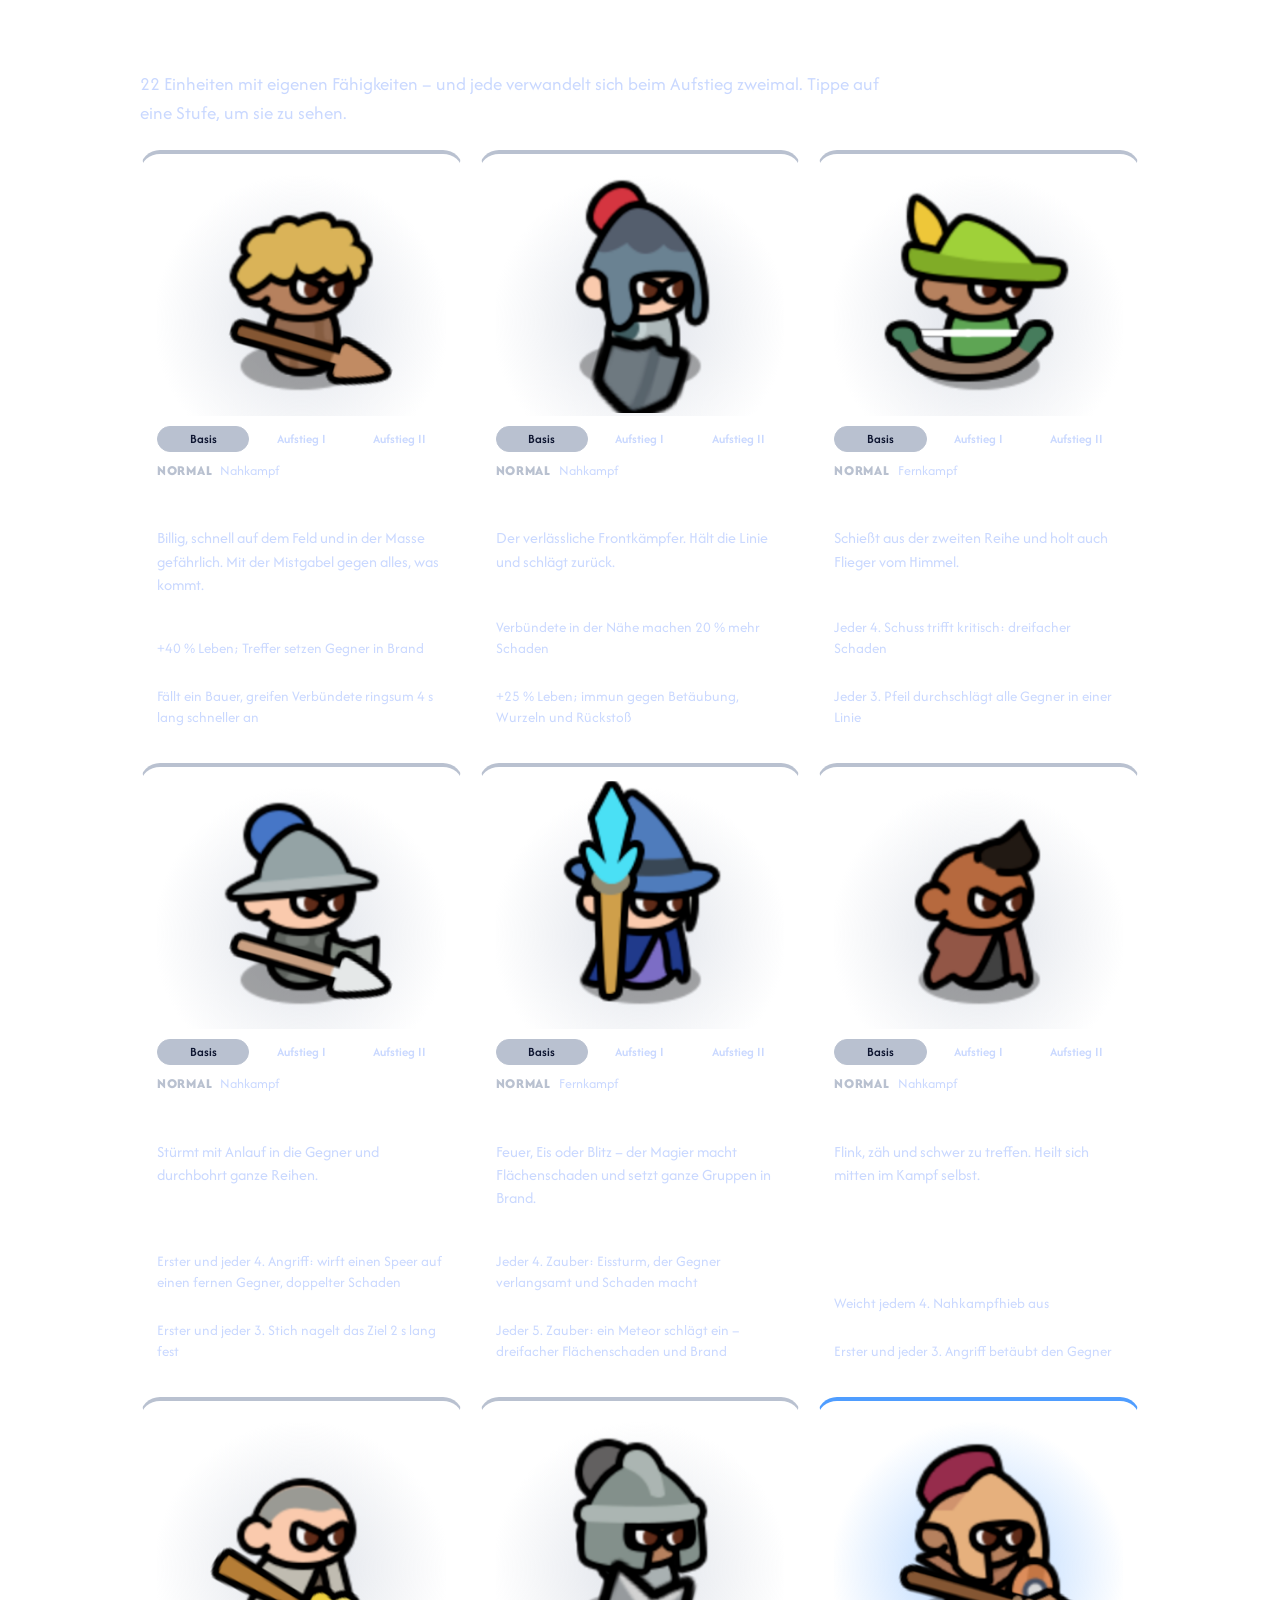
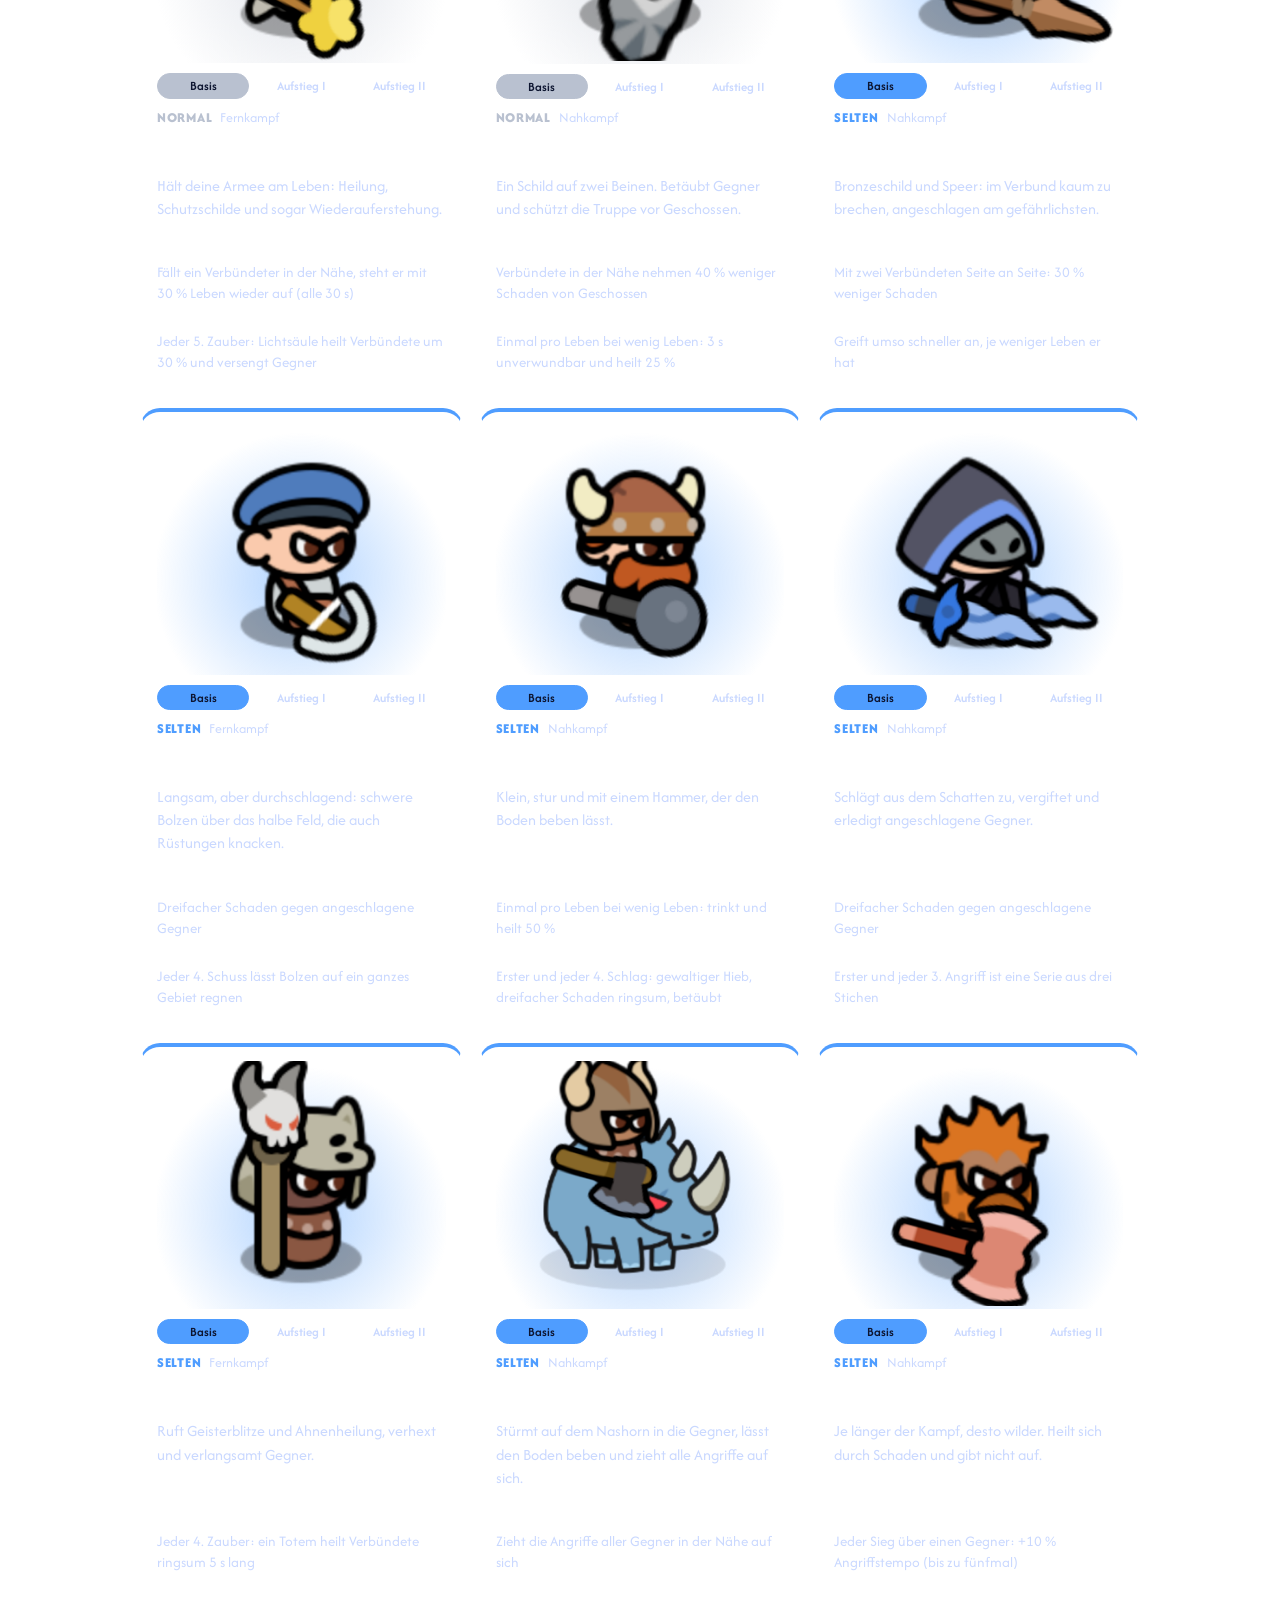
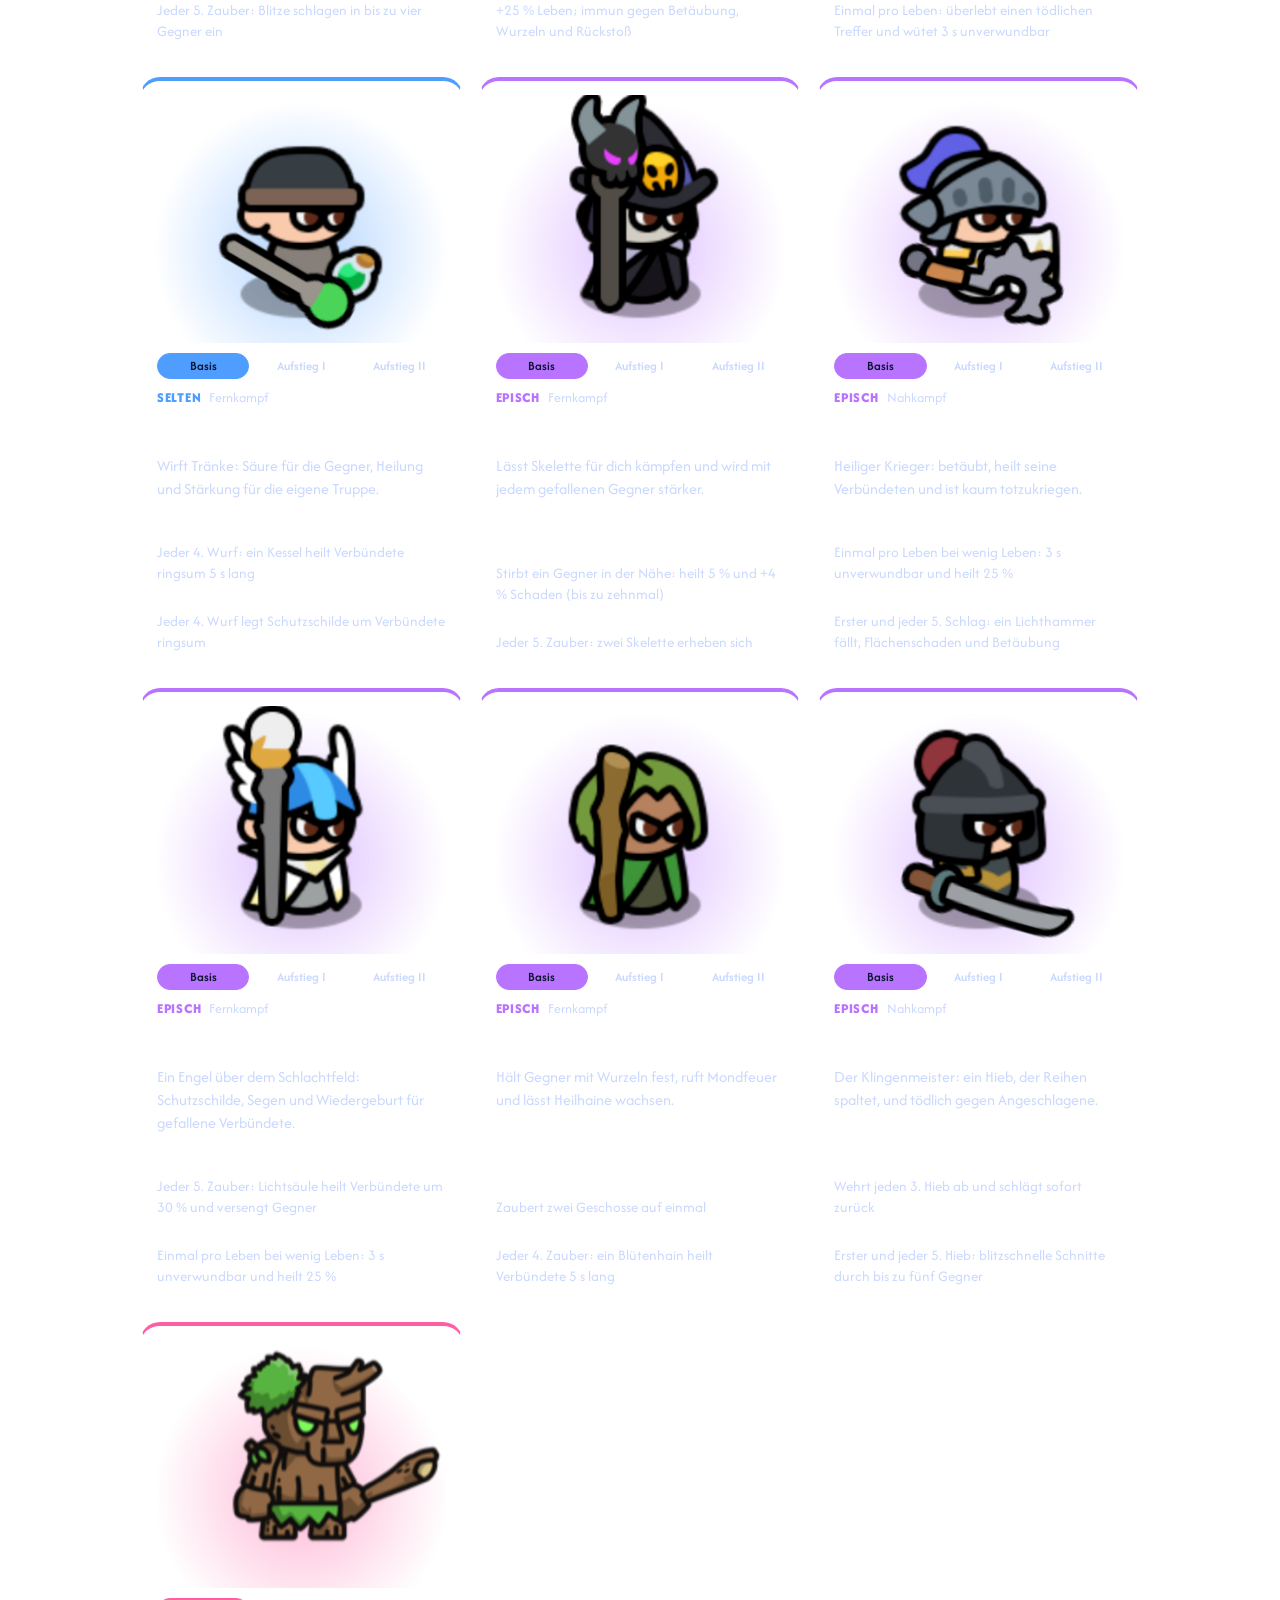
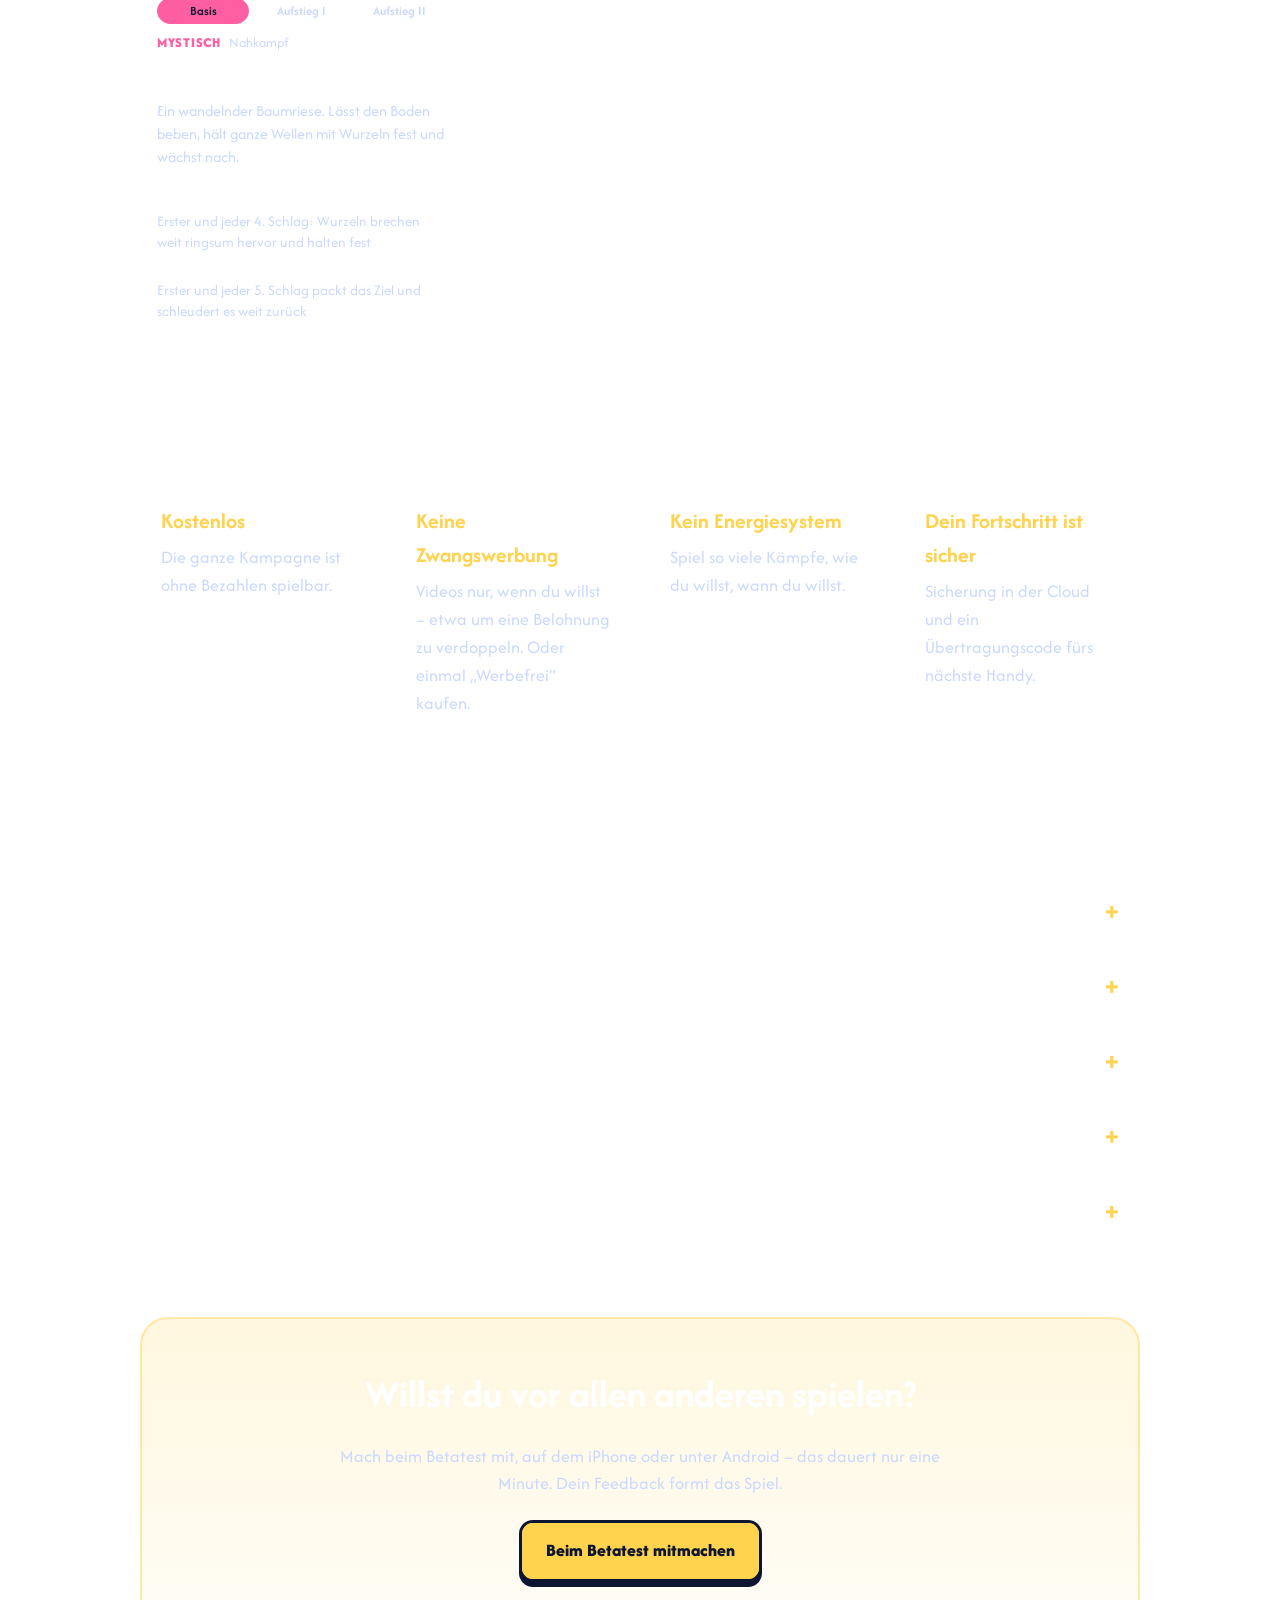
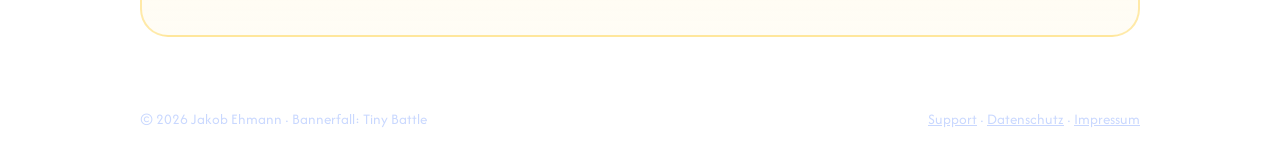
==== commit 61220aaa: "Beta-Bereich: je Handy eine Karte mit nummerierten Schritten (iPhone 2, Android 3), Nummern als Krei" ====
--- a/de/index.html
+++ b/de/index.html
@@ -13,7 +13,7 @@
 <link rel="preconnect" href="https://fonts.googleapis.com">
 <link rel="preconnect" href="https://fonts.gstatic.com" crossorigin>
 <link href="https://fonts.googleapis.com/css2?family=Afacad+Flux:wght@400;600;800&display=swap" rel="stylesheet">
-<link rel="stylesheet" href="../style.css?v=6d31022d">
+<link rel="stylesheet" href="../style.css?v=ef254e10">
 </head>
 <body>
 <div class="wrap">
@@ -36,7 +36,7 @@
 <div class="phone"><img src="../img/de/battle.jpg" alt="Bannerfall" width="720" height="1280"></div>
 </div>
 </section>
-<section class="beta" id="beta"><h2>Jetzt die Beta spielen</h2><p class="section-lead">Bannerfall ist im offenen Test. Wähl dein Handy, installier die Beta und sag uns, wie sie dir gefällt – dein Feedback formt das Spiel.</p><div class="beta-btns"><a class="btn gold store ios" href="https://testflight.apple.com/join/FJttqMWU"><img class="face" src="../img/ui/gold.png" alt="" aria-hidden="true"><span class="ink"><small>iPhone</small><b>Über TestFlight testen</b></span></a><a class="btn gold store android" href="#android"><img class="face" src="../img/ui/gold.png" alt="" aria-hidden="true"><span class="ink"><small>Android</small><b>Bei Google Play testen</b></span></a></div><p class="beta-note">iPhone: zuerst die kostenlose TestFlight-App von Apple installieren, dann den iPhone-Knopf tippen. Android: drei kurze Schritte – siehe unten.</p><div class="android" id="android"><h3>Android in 3 Schritten</h3><ol class="asteps"><li><a class="btn gold" href="https://groups.google.com/g/bannerfall-tester" target="_blank" rel="noopener"><img class="face" src="../img/ui/gold.png" alt="" aria-hidden="true"><span class="ink"><b>1</b> Der Testergruppe beitreten</span></a><p>Mit dem Google-Konto anmelden, das du auch im Play Store nutzt, und „Gruppe beitreten“ tippen. Danach zurück auf diese Seite kommen.</p></li><li><a class="btn gold" href="https://play.google.com/apps/testing/de.jakobehmann.bannerfall" target="_blank" rel="noopener"><img class="face" src="../img/ui/gold.png" alt="" aria-hidden="true"><span class="ink"><b>2</b> Tester werden</span></a><p>„Tester werden“ tippen – auf der Gruppenseite selbst gibt es diesen Knopf nicht.</p></li><li><a class="btn gold" href="https://play.google.com/store/apps/details?id=de.jakobehmann.bannerfall" target="_blank" rel="noopener"><img class="face" src="../img/ui/gold.png" alt="" aria-hidden="true"><span class="ink"><b>3</b> Bei Google Play installieren</span></a><p>Das Spiel installieren. Bitte mindestens 14 Tage im Test bleiben.</p></li></ol></div></section>
+<section class="beta" id="beta"><h2>Jetzt die Beta spielen</h2><p class="section-lead">Bannerfall ist im offenen Test. Wähl dein Handy, installier die Beta und sag uns, wie sie dir gefällt – dein Feedback formt das Spiel.</p><div class="bcards"><div class="bcard ios"><h3>iPhone</h3><ol class="asteps"><li><span class="snum">1</span><div><a class="btn gold" href="https://apps.apple.com/app/testflight/id899247664" target="_blank" rel="noopener"><img class="face" src="../img/ui/gold.png" alt="" aria-hidden="true"><span class="ink">TestFlight installieren</span></a><p>Die kostenlose App von Apple für Betatests.</p></div></li><li><span class="snum">2</span><div><a class="btn gold" href="https://testflight.apple.com/join/FJttqMWU" target="_blank" rel="noopener"><img class="face" src="../img/ui/gold.png" alt="" aria-hidden="true"><span class="ink">Beta öffnen</span></a><p>Öffnet Bannerfall in TestFlight – dort „Installieren“ tippen.</p></div></li></ol></div><div class="bcard android"><h3>Android</h3><ol class="asteps"><li><span class="snum">1</span><div><a class="btn gold" href="https://groups.google.com/g/bannerfall-tester" target="_blank" rel="noopener"><img class="face" src="../img/ui/gold.png" alt="" aria-hidden="true"><span class="ink">Der Testergruppe beitreten</span></a><p>Mit dem Google-Konto des Play Stores anmelden, „Gruppe beitreten“ tippen und hierher zurückkommen.</p></div></li><li><span class="snum">2</span><div><a class="btn gold" href="https://play.google.com/apps/testing/de.jakobehmann.bannerfall" target="_blank" rel="noopener"><img class="face" src="../img/ui/gold.png" alt="" aria-hidden="true"><span class="ink">Tester werden</span></a><p>Auf der Seite, die sich öffnet, „Tester werden“ tippen.</p></div></li><li><span class="snum">3</span><div><a class="btn gold" href="https://play.google.com/store/apps/details?id=de.jakobehmann.bannerfall" target="_blank" rel="noopener"><img class="face" src="../img/ui/gold.png" alt="" aria-hidden="true"><span class="ink">Bei Google Play installieren</span></a><p>Bitte mindestens 14 Tage im Test bleiben.</p></div></li></ol></div></div></section>
 <section class="facts"><div class="fact"><b>22</b><span>Einheiten zum Sammeln</span></div><div class="fact"><b>6</b><span>Welten zum Erobern</span></div><div class="fact"><b>3</b><span>Zauber zum Meistern</span></div><div class="fact"><b>1</b><span>Held, der sie anführt</span></div></section>
 <section class="slider"><div class="slider-head"><h2>Bilder aus dem Spiel</h2><div class="arrows"><button type="button" class="arrow" data-dir="-1" aria-label="Zurück"><img class="face" src="../img/ui/gold.png" alt="" aria-hidden="true"><span class="ink">‹</span></button><button type="button" class="arrow" data-dir="1" aria-label="Weiter"><img class="face" src="../img/ui/gold.png" alt="" aria-hidden="true"><span class="ink">›</span></button></div></div><div class="gallery"><img src="../img/de/battle.jpg" alt="Bannerfall" loading="lazy" width="720" height="1280"><img src="../img/de/spell.jpg" alt="Bannerfall" loading="lazy" width="720" height="1280"><img src="../img/de/cards.jpg" alt="Bannerfall" loading="lazy" width="720" height="1280"><img src="../img/de/unit.jpg" alt="Bannerfall" loading="lazy" width="720" height="1280"><img src="../img/de/forge.jpg" alt="Bannerfall" loading="lazy" width="720" height="1280"><img src="../img/de/units.jpg" alt="Bannerfall" loading="lazy" width="720" height="1280"><img src="../img/de/home.jpg" alt="Bannerfall" loading="lazy" width="720" height="1280"><img src="../img/de/victory.jpg" alt="Bannerfall" loading="lazy" width="720" height="1280"></div><div class="dots"><button type="button" class="dot on" aria-label="1"></button><button type="button" class="dot" aria-label="2"></button><button type="button" class="dot" aria-label="3"></button><button type="button" class="dot" aria-label="4"></button><button type="button" class="dot" aria-label="5"></button><button type="button" class="dot" aria-label="6"></button><button type="button" class="dot" aria-label="7"></button><button type="button" class="dot" aria-label="8"></button></div></section>
 <section><h2>So läuft ein Kampf</h2><ol class="steps"><li class="step"><span class="num"><img class="face" src="../img/ui/gold.png" alt="" aria-hidden="true"><span class="ink">1</span></span><h3>Deck wählen</h3><p>Nimm bis zu sechs Einheiten mit in den Kampf – vorne die Tanks, dahinter Bogenschützen und Magier.</p></li><li class="step"><span class="num"><img class="face" src="../img/ui/gold.png" alt="" aria-hidden="true"><span class="ink">2</span></span><h3>Karten ziehen</h3><p>Bei jedem Stufenaufstieg im Kampf wählst du aus drei Karten: neue Einheiten, Verbesserungen, Fähigkeiten oder Zauber. Kein Kampf läuft gleich.</p></li><li class="step"><span class="num"><img class="face" src="../img/ui/gold.png" alt="" aria-hidden="true"><span class="ink">3</span></span><h3>Burg stürmen</h3><p>Halte die Wellen auf, durchbrich die Linie des Gegners und reiß seine Burg nieder, bevor deine fällt.</p></li></ol></section>
@@ -49,7 +49,7 @@
 // Beta-Knopf des eigenen Handys hervorheben und nach vorne holen.
 (function () {
   var ua = navigator.userAgent, mine = /android/i.test(ua) ? 'android' : (/iphone|ipad|ipod/i.test(ua) || (/macintosh/i.test(ua) && 'ontouchend' in document)) ? 'ios' : '';
-  var b = mine && document.querySelector('.store.' + mine);
+  var b = mine && document.querySelector('.bcard.' + mine);
   if (b) { b.classList.add('mine'); b.parentNode.prepend(b); }
 })();
 document.querySelectorAll('.slider').forEach(function (s) {
--- a/style.css
+++ b/style.css
@@ -438,25 +438,18 @@
   color: transparent;
 }
 
-/* Beta-Knöpfe direkt unter der Hero-Sektion */
+/* Beta: je Handy eine Karte mit nummerierten Schritten */
 .beta { text-align: center; padding-top: 8px; }
 .beta .section-lead { margin-left: auto; margin-right: auto; max-width: 36em; }
-.beta-btns { display: grid; grid-template-columns: repeat(2, minmax(0, 300px)); justify-content: center; gap: 18px; margin-top: 22px; }
-.btn.store { position: relative; z-index: 0; overflow: hidden; padding: 16px 20px; text-align: center; }
-.btn.store .ink { display: block; }
-.btn.store small { display: block; font-size: 15px; font-weight: 700; letter-spacing: 0.06em; text-transform: uppercase; }
-.btn.store b { display: block; font-size: 22px; line-height: 1.15; }
-.btn.store.mine { box-shadow: 0 5px 0 var(--ink), 0 0 0 5px rgba(255, 255, 255, 0.55); }
-.beta-note { color: var(--muted); font-size: 15px; max-width: 40em; margin: 18px auto 0; }
-@media (max-width: 640px) {
-  .beta-btns { grid-template-columns: 1fr; }
-}
-
-/* Android-Beta: drei nummerierte Schritte (Gruppe, Tester werden, Play Store) */
-.android { max-width: 560px; margin: 30px auto 0; padding: 22px 20px 8px; border-radius: 22px; background: rgba(255, 255, 255, 0.08); text-align: left; }
-.android h3 { text-align: center; margin: 0 0 16px; }
+.bcards { display: grid; grid-template-columns: repeat(2, minmax(0, 420px)); justify-content: center; align-items: stretch; gap: 24px; margin-top: 26px; text-align: left; }
+.bcard { padding: 22px 22px 6px; border-radius: 22px; background: rgba(255, 255, 255, 0.08); border: 2px solid rgba(255, 255, 255, 0.12); }
+.bcard.mine { border-color: rgba(255, 255, 255, 0.55); }
+.bcard h3 { text-align: center; margin: 0 0 18px; font-size: 24px; }
 .asteps { list-style: none; margin: 0; padding: 0; }
-.asteps li { margin-bottom: 18px; }
-.asteps .btn { display: block; text-align: left; padding: 14px 18px; font-size: 19px; }
-.asteps .btn b { display: inline-block; min-width: 1.6em; }
-.asteps p { margin: 8px 4px 0; color: var(--muted); font-size: 15px; }
+.asteps li { display: grid; grid-template-columns: 40px 1fr; gap: 12px; align-items: start; margin-bottom: 18px; }
+.snum { width: 40px; height: 40px; margin-top: 6px; border-radius: 50%; display: grid; place-items: center; font-weight: 800; font-size: 19px; color: #fff; background: rgba(255, 255, 255, 0.16); border: 2px solid rgba(255, 255, 255, 0.5); }
+.asteps .btn { display: block; text-align: center; padding: 13px 16px; font-size: 18px; }
+.asteps p { margin: 8px 2px 0; color: var(--muted); font-size: 14.5px; line-height: 1.45; }
+@media (max-width: 760px) {
+  .bcards { grid-template-columns: minmax(0, 460px); }
+}
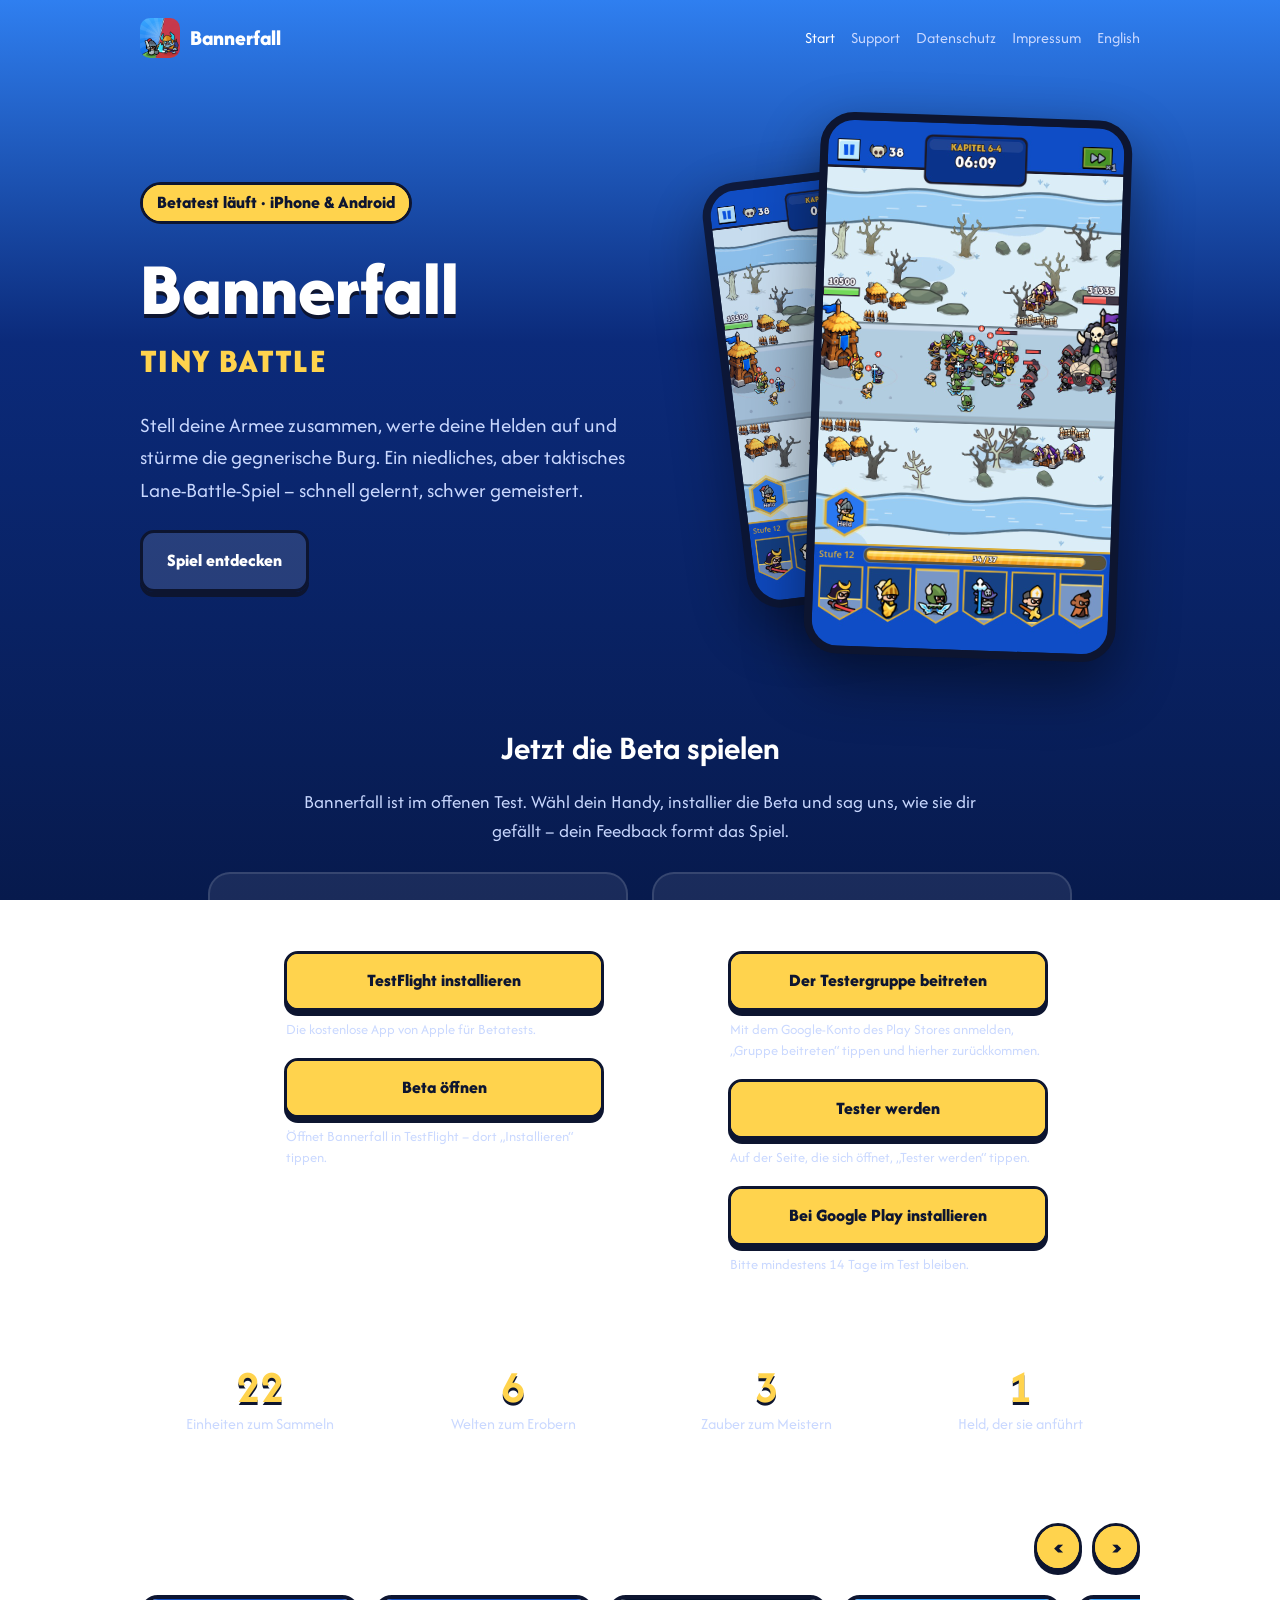
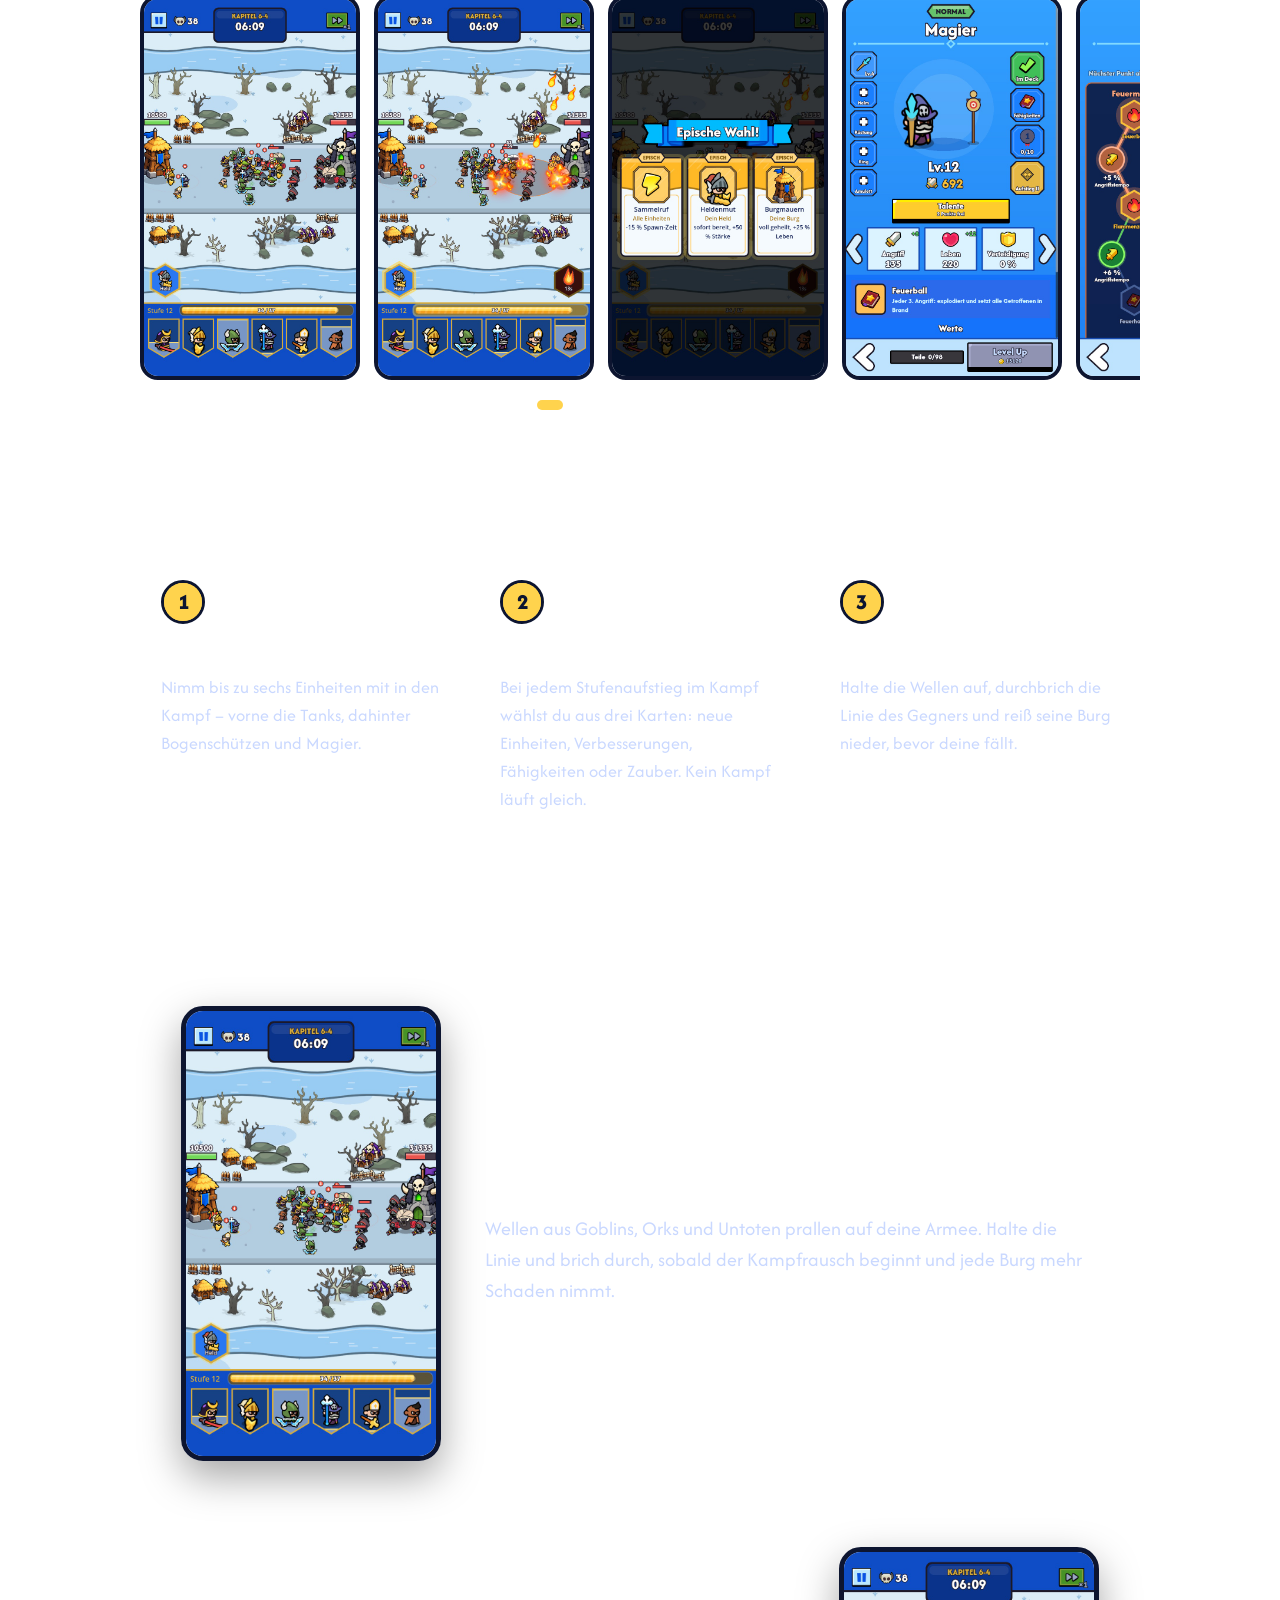
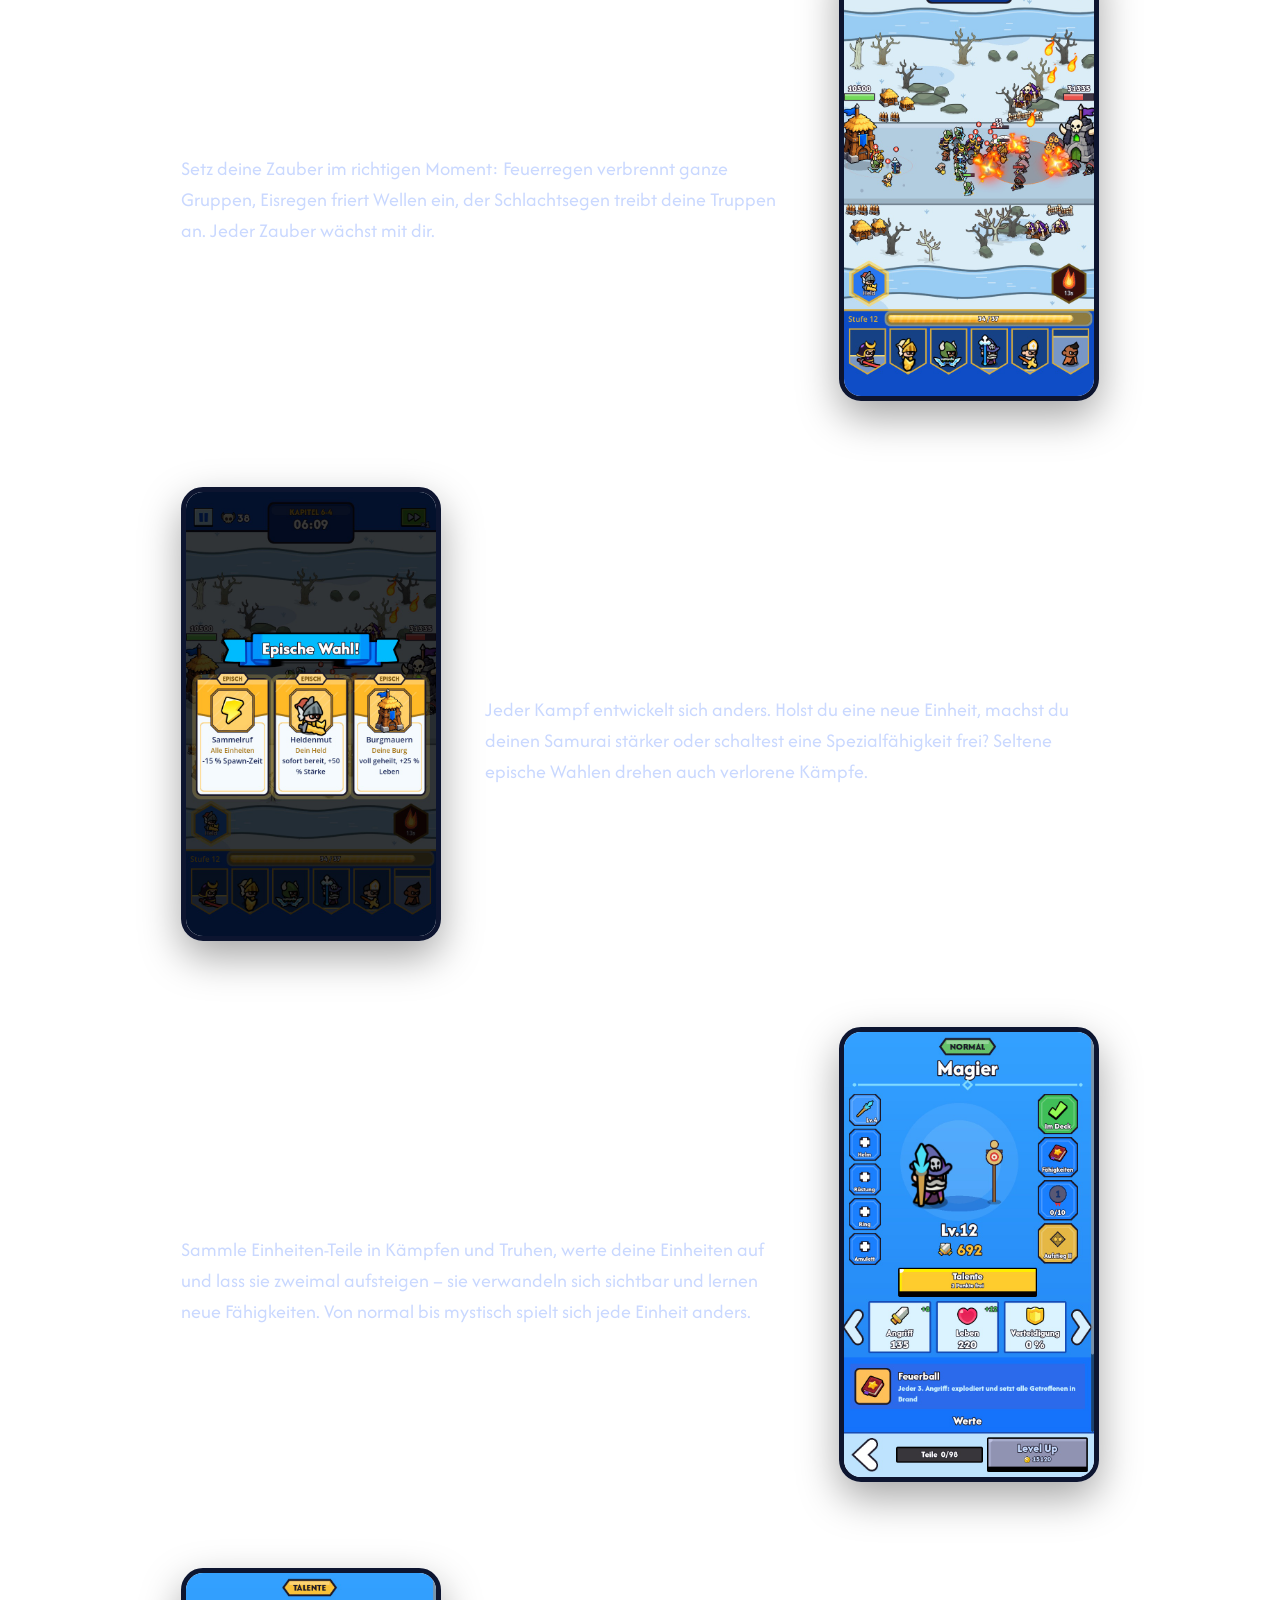
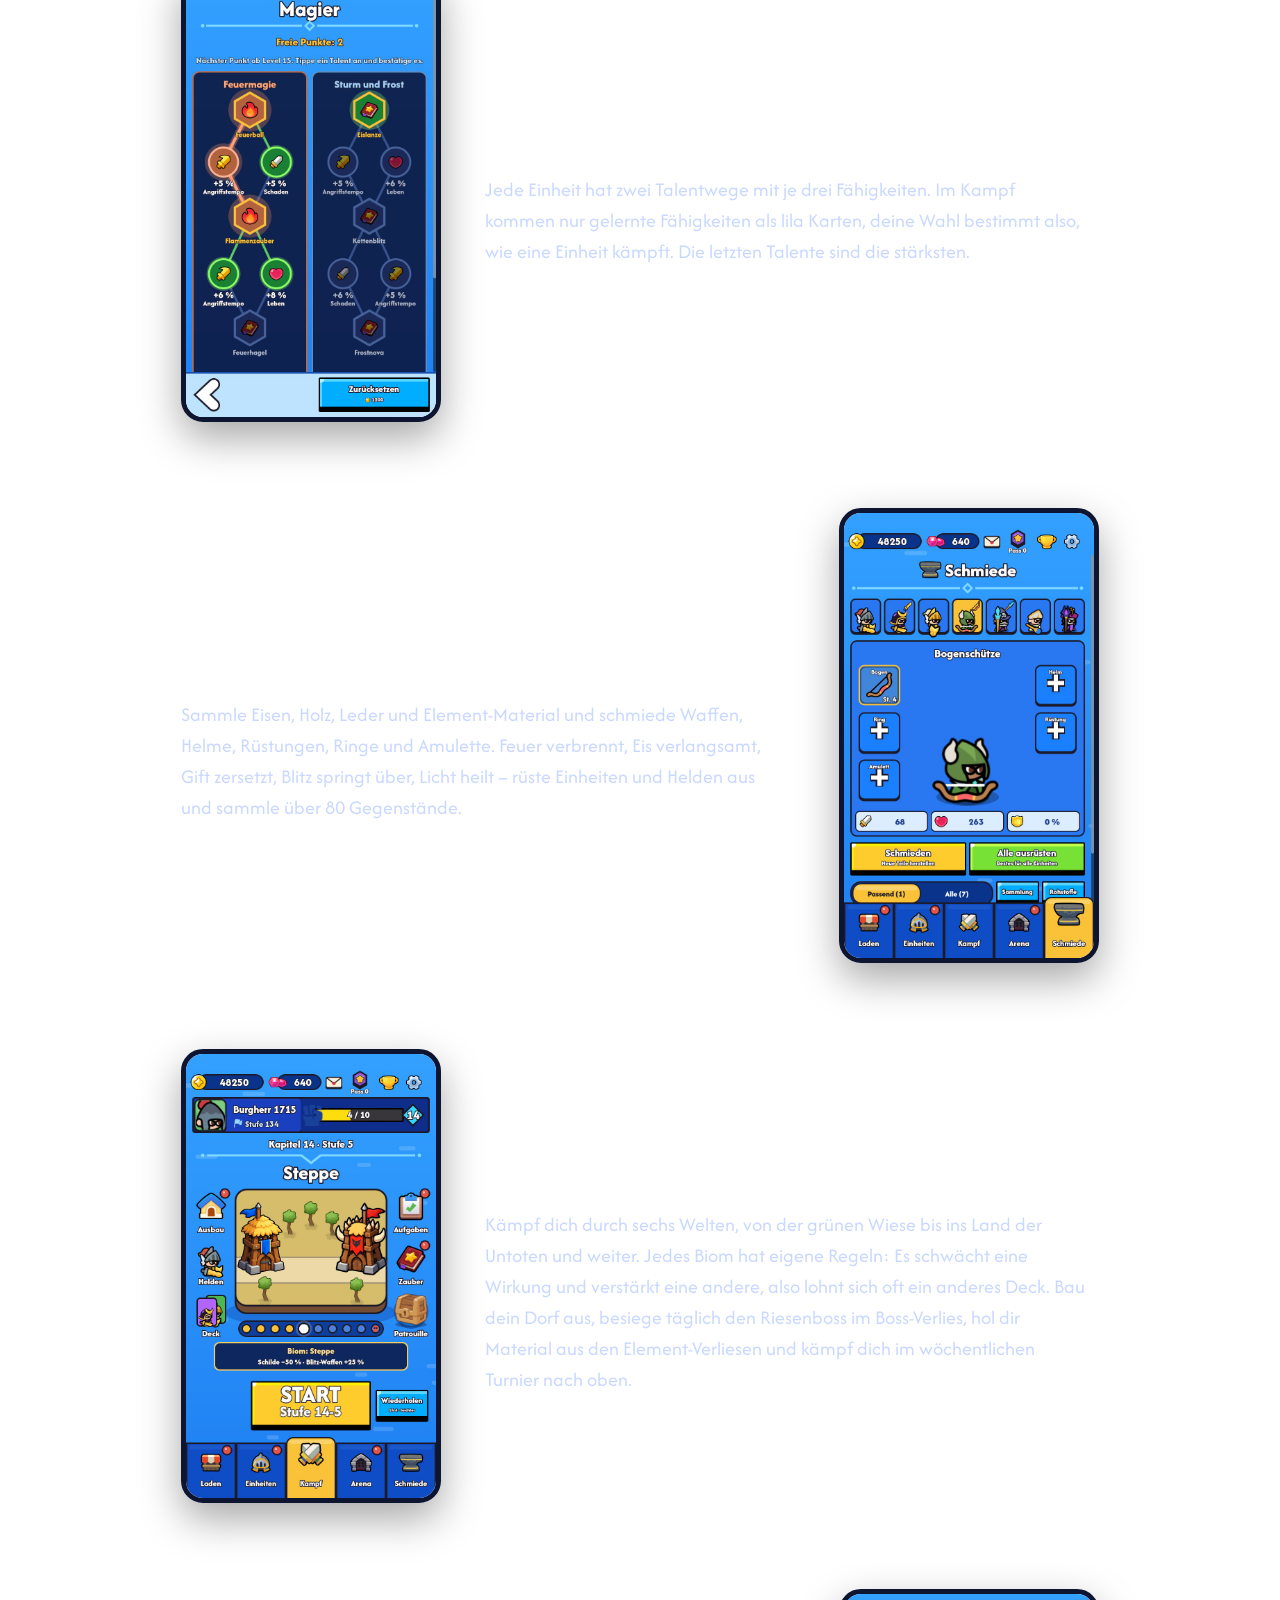
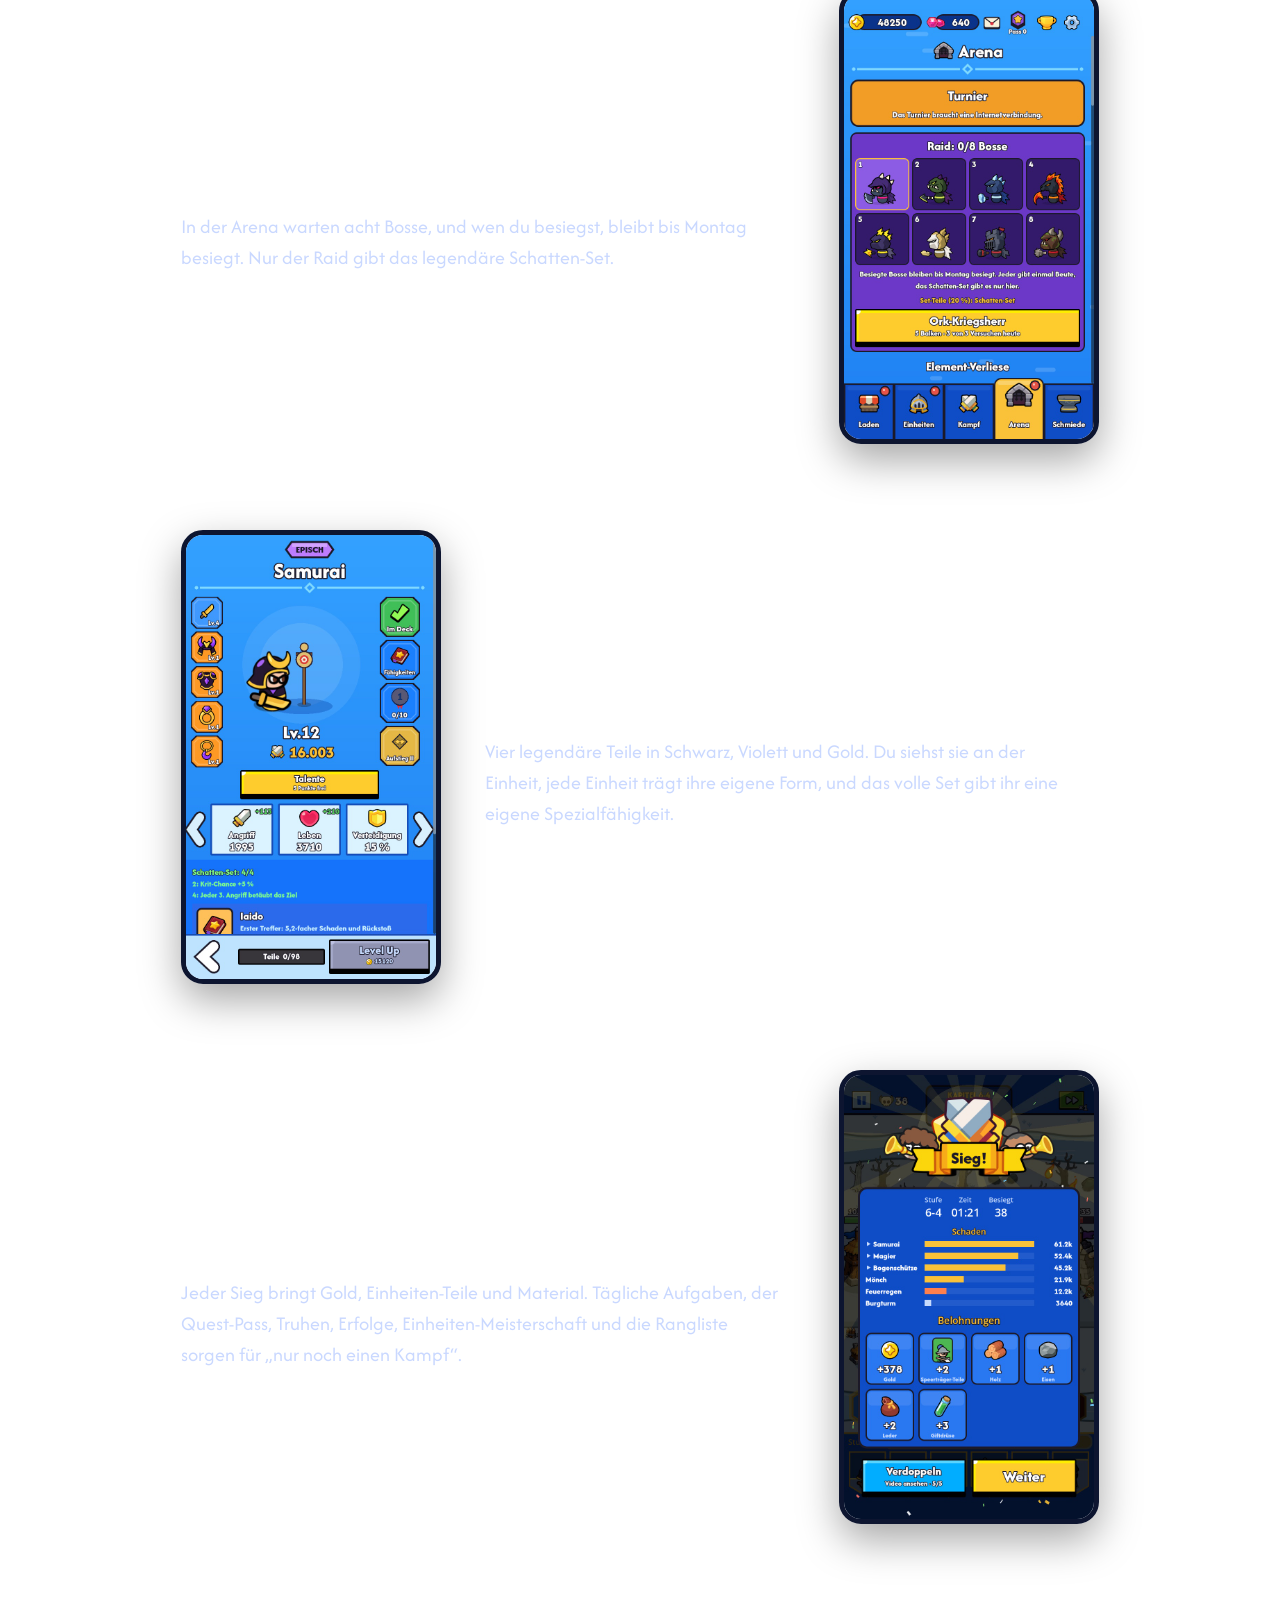
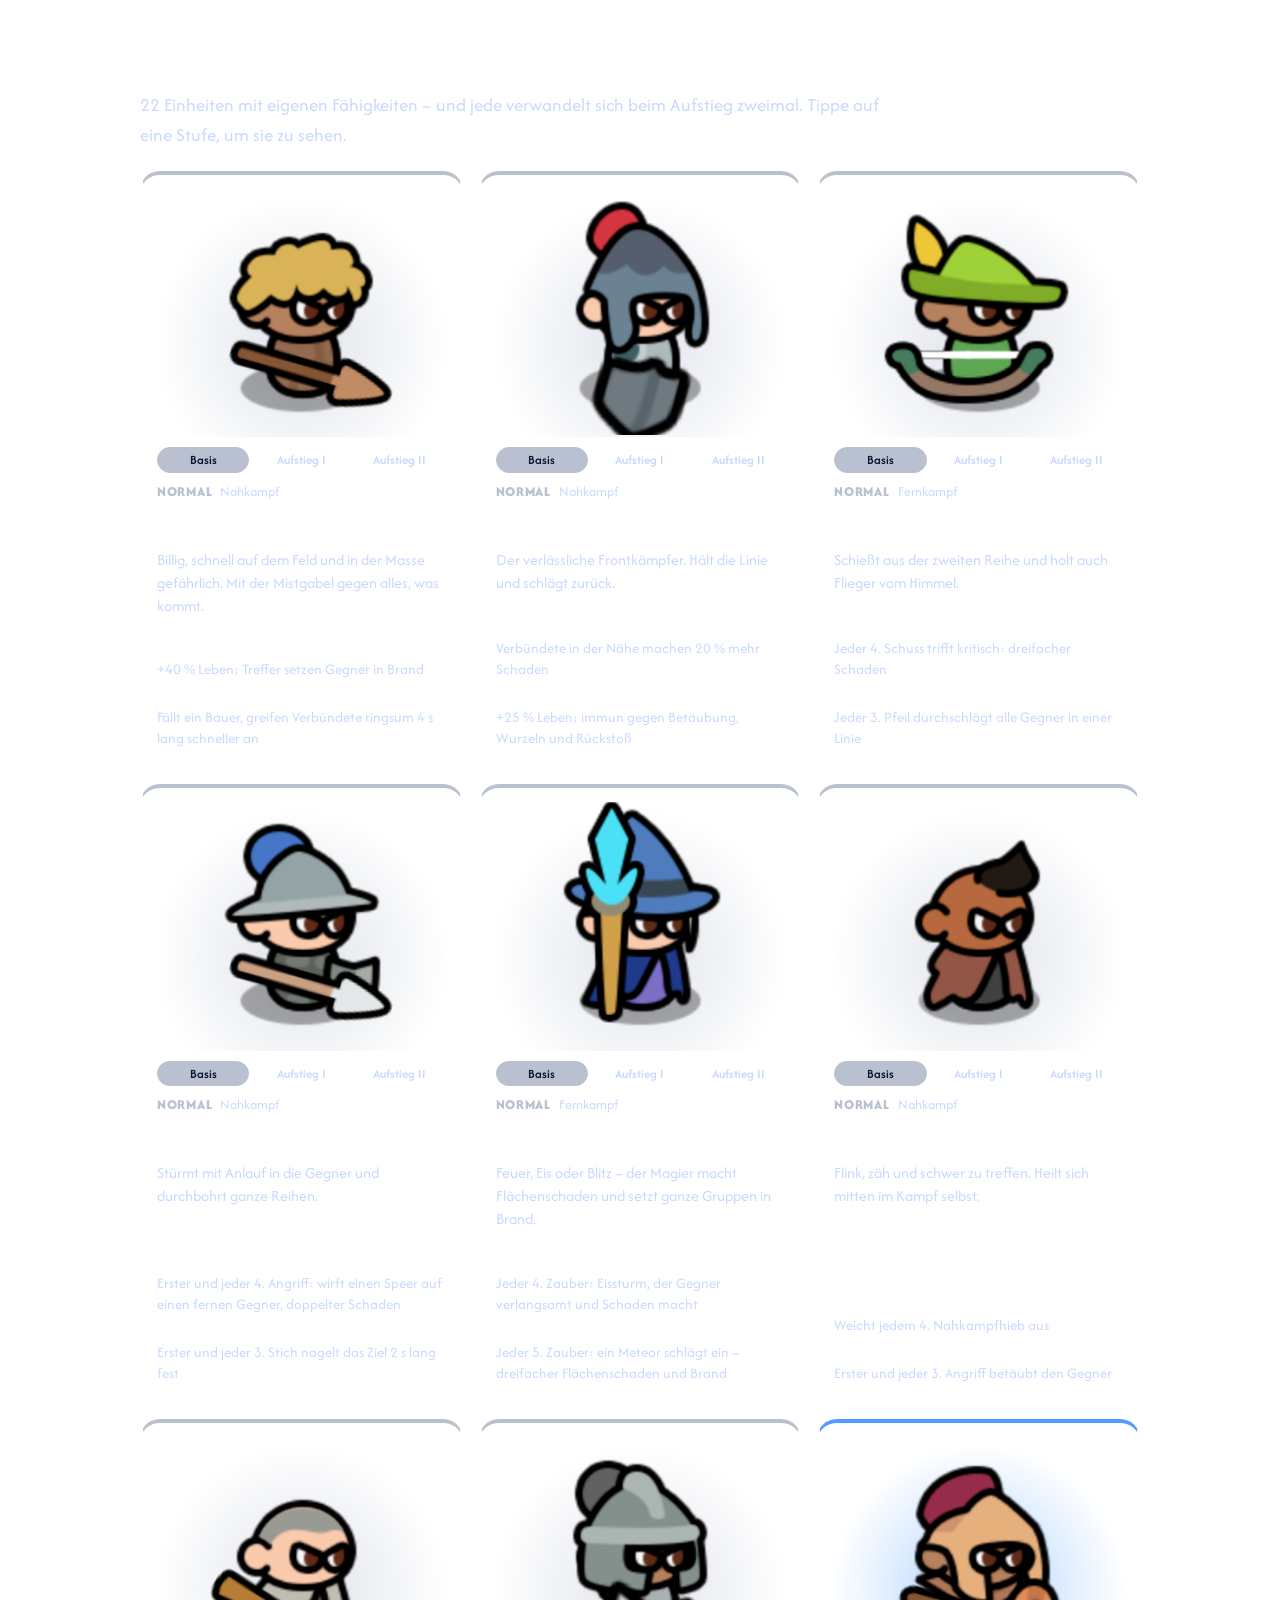
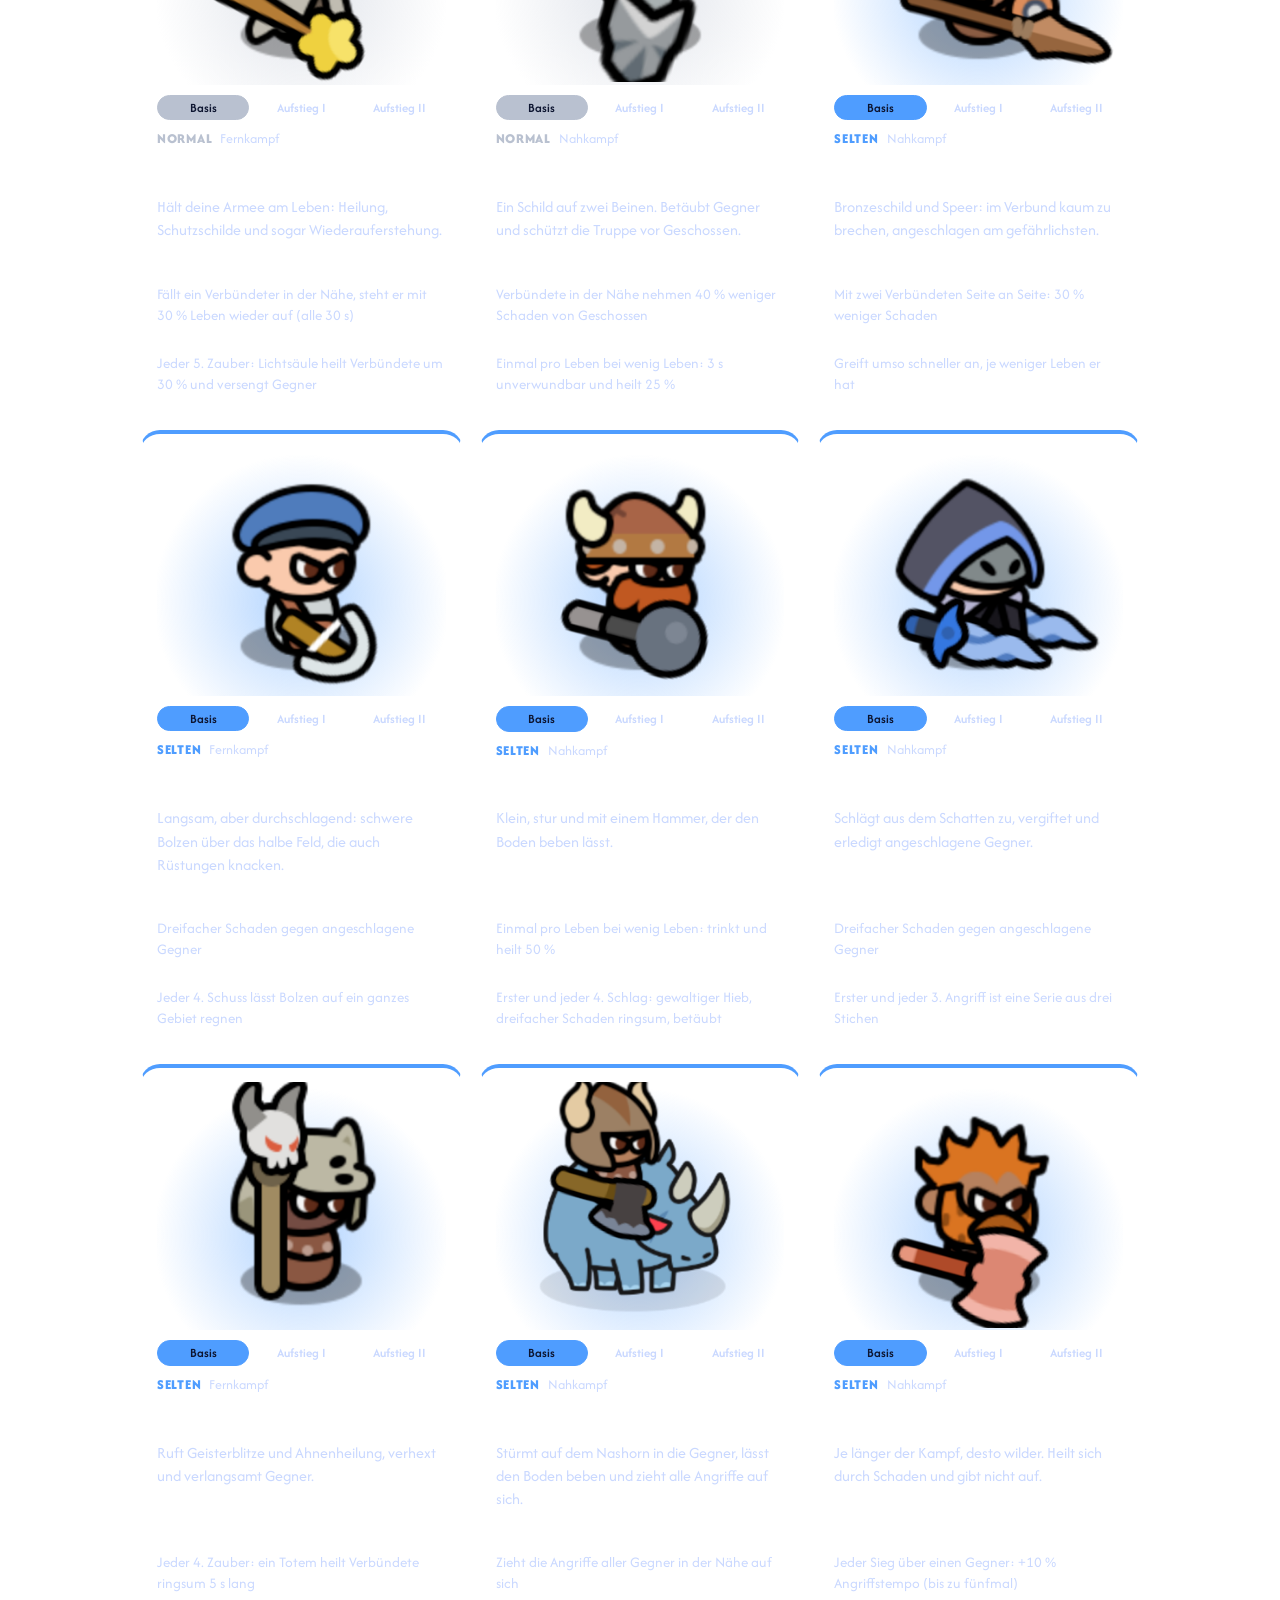
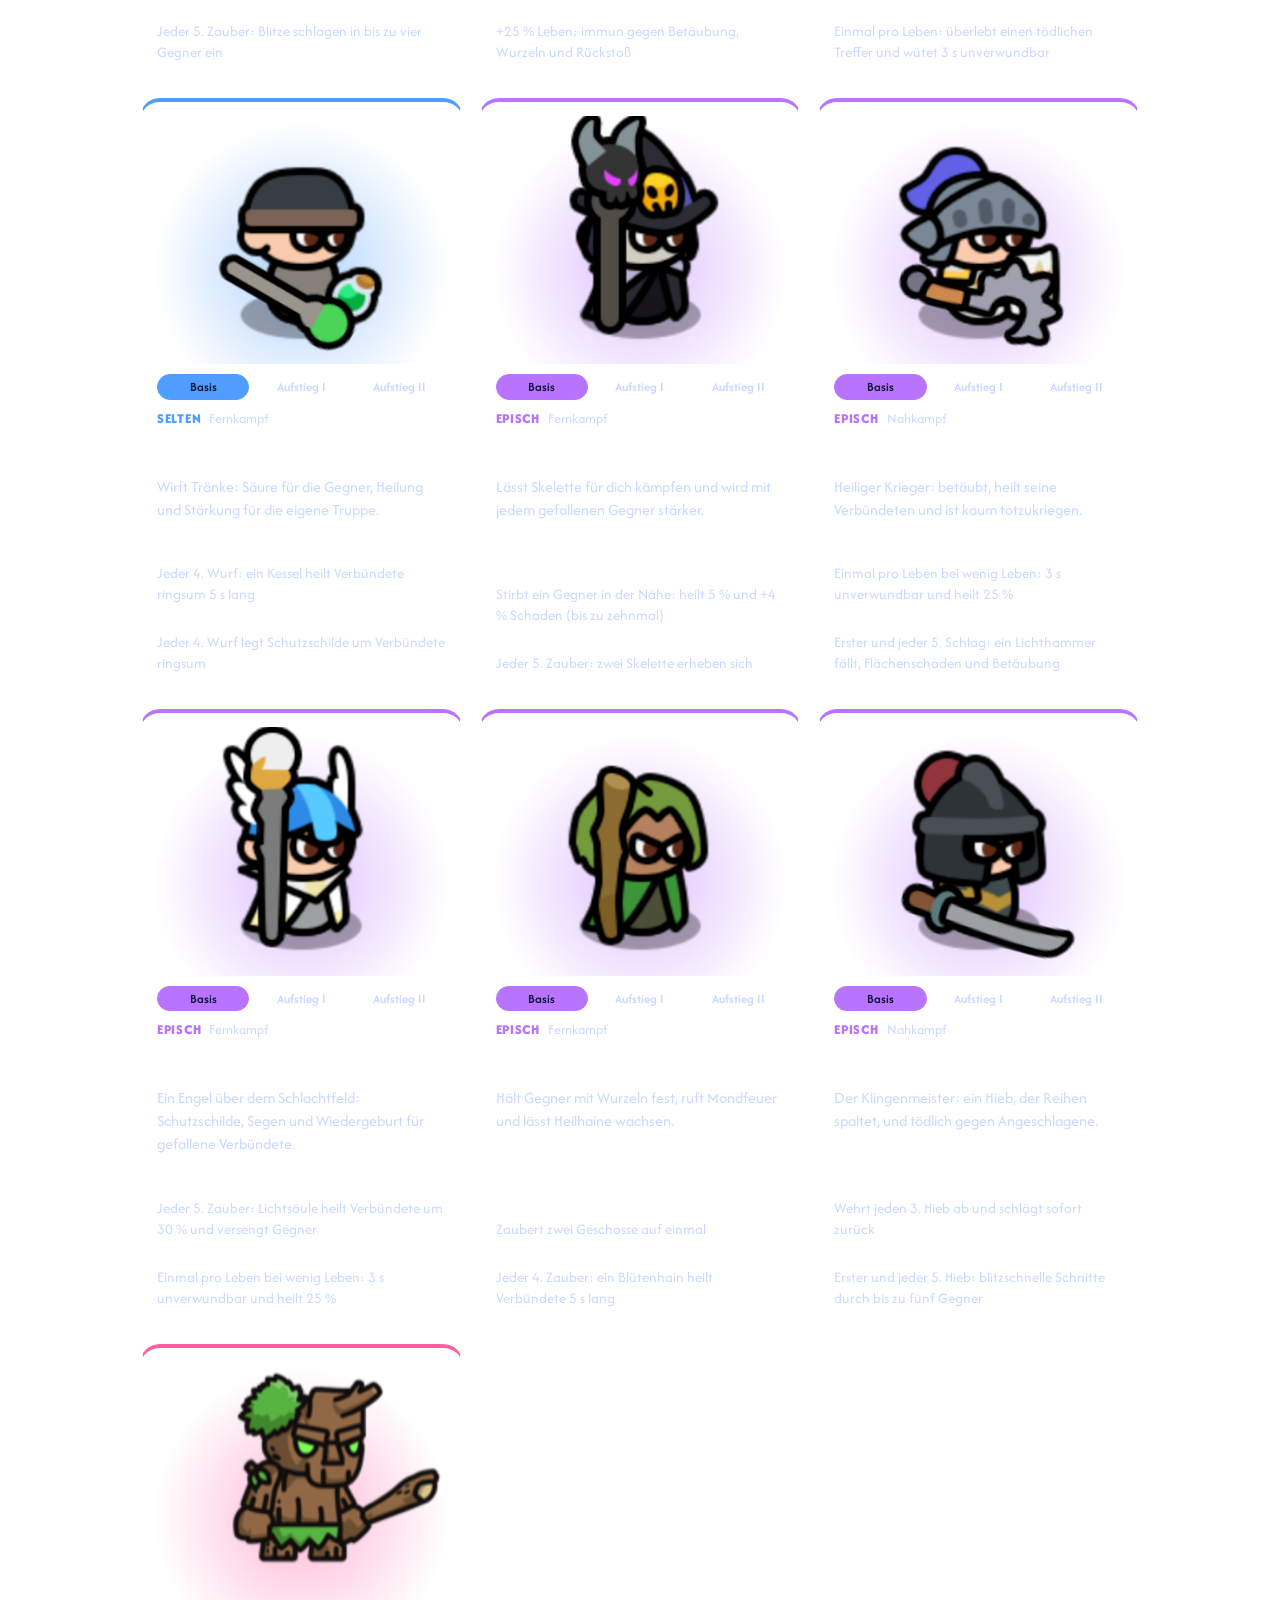
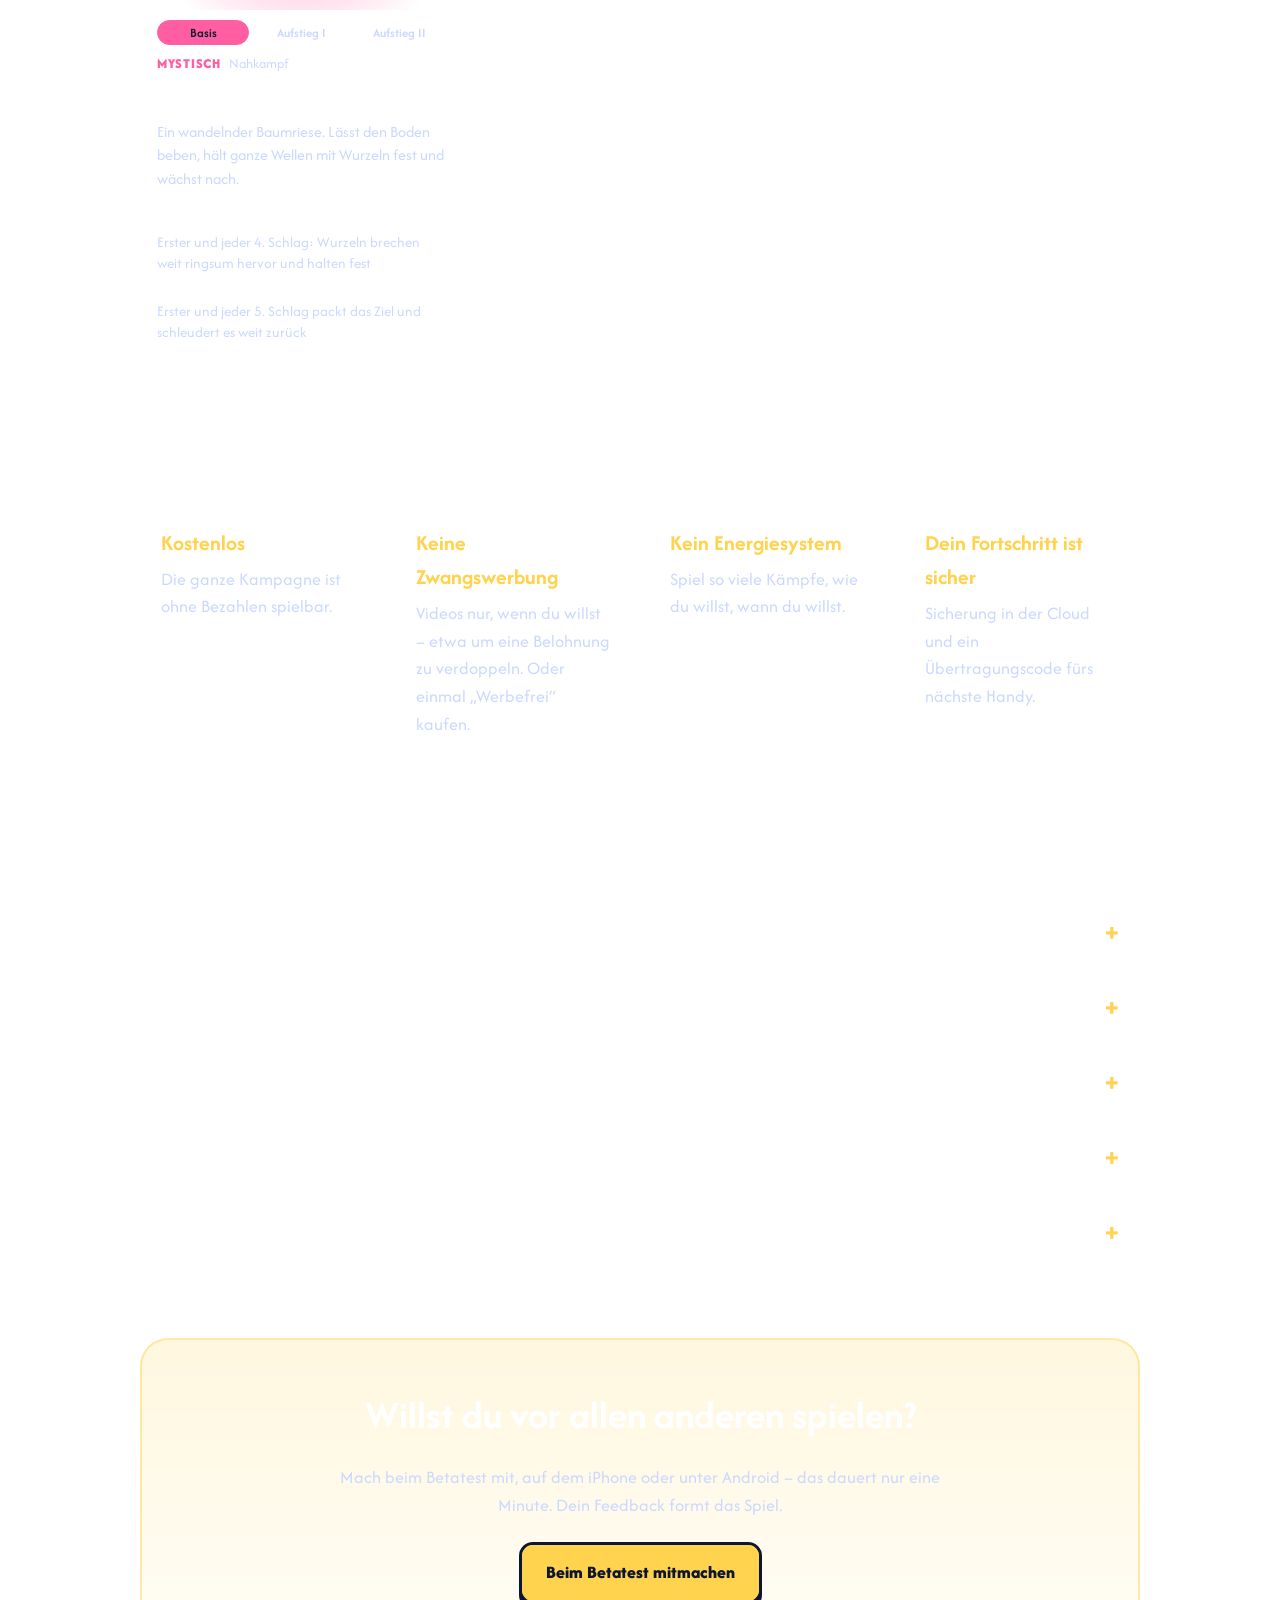
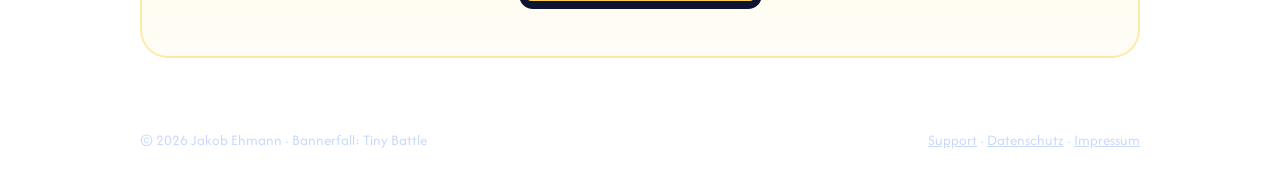
==== commit db71054f: "Neue Screenshots und Abschnitte zu Talenten, Raid und Schatten-Set; Schmiede und Kampagne aktualisie" ====
--- a/de/index.html
+++ b/de/index.html
@@ -19,7 +19,7 @@
 <div class="wrap">
 <header class="top">
 <a class="brand" href="index.html"><img src="../img/icon.png" alt="">Bannerfall</a>
-<nav><a href="index.html" aria-current="page">Start</a><a href="support.html">Support</a><a href="datenschutz.html">Datenschutz</a><a href="impressum.html">Impressum</a><a href="../index.html?en" lang="en">English</a></nav>
+<nav><a href="index.html" aria-current="page">Start</a><a href="support.html">Support</a><a href="datenschutz.html">Datenschutz</a><a href="impressum.html">Impressum</a><a href="../" lang="en">English</a></nav>
 </header>
 
 <main>
@@ -38,9 +38,9 @@
 </section>
 <section class="beta" id="beta"><h2>Jetzt die Beta spielen</h2><p class="section-lead">Bannerfall ist im offenen Test. Wähl dein Handy, installier die Beta und sag uns, wie sie dir gefällt – dein Feedback formt das Spiel.</p><div class="bcards"><div class="bcard ios"><h3>iPhone</h3><ol class="asteps"><li><span class="snum">1</span><div><a class="btn gold" href="https://apps.apple.com/app/testflight/id899247664" target="_blank" rel="noopener"><img class="face" src="../img/ui/gold.png" alt="" aria-hidden="true"><span class="ink">TestFlight installieren</span></a><p>Die kostenlose App von Apple für Betatests.</p></div></li><li><span class="snum">2</span><div><a class="btn gold" href="https://testflight.apple.com/join/FJttqMWU" target="_blank" rel="noopener"><img class="face" src="../img/ui/gold.png" alt="" aria-hidden="true"><span class="ink">Beta öffnen</span></a><p>Öffnet Bannerfall in TestFlight – dort „Installieren“ tippen.</p></div></li></ol></div><div class="bcard android"><h3>Android</h3><ol class="asteps"><li><span class="snum">1</span><div><a class="btn gold" href="https://groups.google.com/g/bannerfall-tester" target="_blank" rel="noopener"><img class="face" src="../img/ui/gold.png" alt="" aria-hidden="true"><span class="ink">Der Testergruppe beitreten</span></a><p>Mit dem Google-Konto des Play Stores anmelden, „Gruppe beitreten“ tippen und hierher zurückkommen.</p></div></li><li><span class="snum">2</span><div><a class="btn gold" href="https://play.google.com/apps/testing/de.jakobehmann.bannerfall" target="_blank" rel="noopener"><img class="face" src="../img/ui/gold.png" alt="" aria-hidden="true"><span class="ink">Tester werden</span></a><p>Auf der Seite, die sich öffnet, „Tester werden“ tippen.</p></div></li><li><span class="snum">3</span><div><a class="btn gold" href="https://play.google.com/store/apps/details?id=de.jakobehmann.bannerfall" target="_blank" rel="noopener"><img class="face" src="../img/ui/gold.png" alt="" aria-hidden="true"><span class="ink">Bei Google Play installieren</span></a><p>Bitte mindestens 14 Tage im Test bleiben.</p></div></li></ol></div></div></section>
 <section class="facts"><div class="fact"><b>22</b><span>Einheiten zum Sammeln</span></div><div class="fact"><b>6</b><span>Welten zum Erobern</span></div><div class="fact"><b>3</b><span>Zauber zum Meistern</span></div><div class="fact"><b>1</b><span>Held, der sie anführt</span></div></section>
-<section class="slider"><div class="slider-head"><h2>Bilder aus dem Spiel</h2><div class="arrows"><button type="button" class="arrow" data-dir="-1" aria-label="Zurück"><img class="face" src="../img/ui/gold.png" alt="" aria-hidden="true"><span class="ink">‹</span></button><button type="button" class="arrow" data-dir="1" aria-label="Weiter"><img class="face" src="../img/ui/gold.png" alt="" aria-hidden="true"><span class="ink">›</span></button></div></div><div class="gallery"><img src="../img/de/battle.jpg" alt="Bannerfall" loading="lazy" width="720" height="1280"><img src="../img/de/spell.jpg" alt="Bannerfall" loading="lazy" width="720" height="1280"><img src="../img/de/cards.jpg" alt="Bannerfall" loading="lazy" width="720" height="1280"><img src="../img/de/unit.jpg" alt="Bannerfall" loading="lazy" width="720" height="1280"><img src="../img/de/forge.jpg" alt="Bannerfall" loading="lazy" width="720" height="1280"><img src="../img/de/units.jpg" alt="Bannerfall" loading="lazy" width="720" height="1280"><img src="../img/de/home.jpg" alt="Bannerfall" loading="lazy" width="720" height="1280"><img src="../img/de/victory.jpg" alt="Bannerfall" loading="lazy" width="720" height="1280"></div><div class="dots"><button type="button" class="dot on" aria-label="1"></button><button type="button" class="dot" aria-label="2"></button><button type="button" class="dot" aria-label="3"></button><button type="button" class="dot" aria-label="4"></button><button type="button" class="dot" aria-label="5"></button><button type="button" class="dot" aria-label="6"></button><button type="button" class="dot" aria-label="7"></button><button type="button" class="dot" aria-label="8"></button></div></section>
+<section class="slider"><div class="slider-head"><h2>Bilder aus dem Spiel</h2><div class="arrows"><button type="button" class="arrow" data-dir="-1" aria-label="Zurück"><img class="face" src="../img/ui/gold.png" alt="" aria-hidden="true"><span class="ink">‹</span></button><button type="button" class="arrow" data-dir="1" aria-label="Weiter"><img class="face" src="../img/ui/gold.png" alt="" aria-hidden="true"><span class="ink">›</span></button></div></div><div class="gallery"><img src="../img/de/battle.jpg" alt="Bannerfall" loading="lazy" width="720" height="1280"><img src="../img/de/spell.jpg" alt="Bannerfall" loading="lazy" width="720" height="1280"><img src="../img/de/cards.jpg" alt="Bannerfall" loading="lazy" width="720" height="1280"><img src="../img/de/unit.jpg" alt="Bannerfall" loading="lazy" width="720" height="1280"><img src="../img/de/talents.jpg" alt="Bannerfall" loading="lazy" width="720" height="1280"><img src="../img/de/forge.jpg" alt="Bannerfall" loading="lazy" width="720" height="1280"><img src="../img/de/sets.jpg" alt="Bannerfall" loading="lazy" width="720" height="1280"><img src="../img/de/raid.jpg" alt="Bannerfall" loading="lazy" width="720" height="1280"><img src="../img/de/units.jpg" alt="Bannerfall" loading="lazy" width="720" height="1280"><img src="../img/de/home.jpg" alt="Bannerfall" loading="lazy" width="720" height="1280"><img src="../img/de/victory.jpg" alt="Bannerfall" loading="lazy" width="720" height="1280"></div><div class="dots"><button type="button" class="dot on" aria-label="1"></button><button type="button" class="dot" aria-label="2"></button><button type="button" class="dot" aria-label="3"></button><button type="button" class="dot" aria-label="4"></button><button type="button" class="dot" aria-label="5"></button><button type="button" class="dot" aria-label="6"></button><button type="button" class="dot" aria-label="7"></button><button type="button" class="dot" aria-label="8"></button><button type="button" class="dot" aria-label="9"></button><button type="button" class="dot" aria-label="10"></button><button type="button" class="dot" aria-label="11"></button></div></section>
 <section><h2>So läuft ein Kampf</h2><ol class="steps"><li class="step"><span class="num"><img class="face" src="../img/ui/gold.png" alt="" aria-hidden="true"><span class="ink">1</span></span><h3>Deck wählen</h3><p>Nimm bis zu sechs Einheiten mit in den Kampf – vorne die Tanks, dahinter Bogenschützen und Magier.</p></li><li class="step"><span class="num"><img class="face" src="../img/ui/gold.png" alt="" aria-hidden="true"><span class="ink">2</span></span><h3>Karten ziehen</h3><p>Bei jedem Stufenaufstieg im Kampf wählst du aus drei Karten: neue Einheiten, Verbesserungen, Fähigkeiten oder Zauber. Kein Kampf läuft gleich.</p></li><li class="step"><span class="num"><img class="face" src="../img/ui/gold.png" alt="" aria-hidden="true"><span class="ink">3</span></span><h3>Burg stürmen</h3><p>Halte die Wellen auf, durchbrich die Linie des Gegners und reiß seine Burg nieder, bevor deine fällt.</p></li></ol></section>
-<section id="features"><h2>Was dich erwartet</h2><div class="rows"><article class="row"><div class="shot"><img src="../img/de/battle.jpg" alt="Schwarm-Schlachten" loading="lazy" width="720" height="1280"></div><div class="copy"><h3>Schwarm-Schlachten</h3><p>Wellen aus Goblins, Orks und Untoten prallen auf deine Armee. Halte die Linie und brich durch, sobald der Kampfrausch beginnt und jede Burg mehr Schaden nimmt.</p></div></article><article class="row flip"><div class="shot"><img src="../img/de/spell.jpg" alt="Feuer vom Himmel" loading="lazy" width="720" height="1280"></div><div class="copy"><h3>Feuer vom Himmel</h3><p>Setz deine Zauber im richtigen Moment: Feuerregen verbrennt ganze Gruppen, Eisregen friert Wellen ein, der Schlachtsegen treibt deine Truppen an. Jeder Zauber wächst mit dir.</p></div></article><article class="row"><div class="shot"><img src="../img/de/cards.jpg" alt="Jede Stufe eine neue Wahl" loading="lazy" width="720" height="1280"></div><div class="copy"><h3>Jede Stufe eine neue Wahl</h3><p>Jeder Kampf entwickelt sich anders. Holst du eine neue Einheit, machst du deinen Samurai stärker oder schaltest eine Spezialfähigkeit frei? Seltene epische Wahlen drehen auch verlorene Kämpfe.</p></div></article><article class="row flip"><div class="shot"><img src="../img/de/unit.jpg" alt="Sammeln, aufwerten, aufsteigen" loading="lazy" width="720" height="1280"></div><div class="copy"><h3>Sammeln, aufwerten, aufsteigen</h3><p>Sammle Einheiten-Teile in Kämpfen und Truhen, werte deine Einheiten auf und lass sie zweimal aufsteigen – sie verwandeln sich sichtbar und lernen neue Fähigkeiten. Von normal bis mystisch spielt sich jede Einheit anders.</p></div></article><article class="row"><div class="shot"><img src="../img/de/forge.jpg" alt="Schmiede deine Ausrüstung" loading="lazy" width="720" height="1280"></div><div class="copy"><h3>Schmiede deine Ausrüstung</h3><p>Sammle Eisen, Holz, Leder und Element-Material und schmiede in der Schmiede Schwerter, Bögen, Stäbe, Schilde und Rüstungen. Feuer verbrennt, Eis verlangsamt, Gift zersetzt, Blitz springt über, Licht heilt – rüste Einheiten und Helden aus und sammle über 80 Gegenstände.</p></div></article><article class="row flip"><div class="shot"><img src="../img/de/home.jpg" alt="Eine lange Kampagne" loading="lazy" width="720" height="1280"></div><div class="copy"><h3>Eine lange Kampagne</h3><p>Kämpf dich durch sechs Welten, von der grünen Wiese bis ins Land der Untoten und weiter, mit Bossstufen am Ende jedes Kapitels. Bau dein Dorf aus, besiege täglich den Riesenboss im Boss-Verlies, hol dir Material aus den Element-Verliesen und kämpf dich im wöchentlichen Turnier nach oben.</p></div></article><article class="row"><div class="shot"><img src="../img/de/victory.jpg" alt="Belohnungen, die zählen" loading="lazy" width="720" height="1280"></div><div class="copy"><h3>Belohnungen, die zählen</h3><p>Jeder Sieg bringt Gold, Einheiten-Teile und Material. Tägliche Aufgaben, der Quest-Pass, Truhen, Erfolge, Einheiten-Meisterschaft und die Rangliste sorgen für „nur noch einen Kampf“.</p></div></article></div></section>
+<section id="features"><h2>Was dich erwartet</h2><div class="rows"><article class="row"><div class="shot"><img src="../img/de/battle.jpg" alt="Schwarm-Schlachten" loading="lazy" width="720" height="1280"></div><div class="copy"><h3>Schwarm-Schlachten</h3><p>Wellen aus Goblins, Orks und Untoten prallen auf deine Armee. Halte die Linie und brich durch, sobald der Kampfrausch beginnt und jede Burg mehr Schaden nimmt.</p></div></article><article class="row flip"><div class="shot"><img src="../img/de/spell.jpg" alt="Feuer vom Himmel" loading="lazy" width="720" height="1280"></div><div class="copy"><h3>Feuer vom Himmel</h3><p>Setz deine Zauber im richtigen Moment: Feuerregen verbrennt ganze Gruppen, Eisregen friert Wellen ein, der Schlachtsegen treibt deine Truppen an. Jeder Zauber wächst mit dir.</p></div></article><article class="row"><div class="shot"><img src="../img/de/cards.jpg" alt="Jede Stufe eine neue Wahl" loading="lazy" width="720" height="1280"></div><div class="copy"><h3>Jede Stufe eine neue Wahl</h3><p>Jeder Kampf entwickelt sich anders. Holst du eine neue Einheit, machst du deinen Samurai stärker oder schaltest eine Spezialfähigkeit frei? Seltene epische Wahlen drehen auch verlorene Kämpfe.</p></div></article><article class="row flip"><div class="shot"><img src="../img/de/unit.jpg" alt="Sammeln, aufwerten, aufsteigen" loading="lazy" width="720" height="1280"></div><div class="copy"><h3>Sammeln, aufwerten, aufsteigen</h3><p>Sammle Einheiten-Teile in Kämpfen und Truhen, werte deine Einheiten auf und lass sie zweimal aufsteigen – sie verwandeln sich sichtbar und lernen neue Fähigkeiten. Von normal bis mystisch spielt sich jede Einheit anders.</p></div></article><article class="row"><div class="shot"><img src="../img/de/talents.jpg" alt="Forme jede Einheit mit Talenten" loading="lazy" width="720" height="1280"></div><div class="copy"><h3>Forme jede Einheit mit Talenten</h3><p>Jede Einheit hat zwei Talentwege mit je drei Fähigkeiten. Im Kampf kommen nur gelernte Fähigkeiten als lila Karten, deine Wahl bestimmt also, wie eine Einheit kämpft. Die letzten Talente sind die stärksten.</p></div></article><article class="row flip"><div class="shot"><img src="../img/de/forge.jpg" alt="Schmiede deine Ausrüstung" loading="lazy" width="720" height="1280"></div><div class="copy"><h3>Schmiede deine Ausrüstung</h3><p>Sammle Eisen, Holz, Leder und Element-Material und schmiede Waffen, Helme, Rüstungen, Ringe und Amulette. Feuer verbrennt, Eis verlangsamt, Gift zersetzt, Blitz springt über, Licht heilt – rüste Einheiten und Helden aus und sammle über 80 Gegenstände.</p></div></article><article class="row"><div class="shot"><img src="../img/de/home.jpg" alt="Eine lange Kampagne" loading="lazy" width="720" height="1280"></div><div class="copy"><h3>Eine lange Kampagne</h3><p>Kämpf dich durch sechs Welten, von der grünen Wiese bis ins Land der Untoten und weiter. Jedes Biom hat eigene Regeln: Es schwächt eine Wirkung und verstärkt eine andere, also lohnt sich oft ein anderes Deck. Bau dein Dorf aus, besiege täglich den Riesenboss im Boss-Verlies, hol dir Material aus den Element-Verliesen und kämpf dich im wöchentlichen Turnier nach oben.</p></div></article><article class="row flip"><div class="shot"><img src="../img/de/raid.jpg" alt="Der große Raid" loading="lazy" width="720" height="1280"></div><div class="copy"><h3>Der große Raid</h3><p>In der Arena warten acht Bosse, und wen du besiegst, bleibt bis Montag besiegt. Nur der Raid gibt das legendäre Schatten-Set.</p></div></article><article class="row"><div class="shot"><img src="../img/de/sets.jpg" alt="Das Schatten-Set" loading="lazy" width="720" height="1280"></div><div class="copy"><h3>Das Schatten-Set</h3><p>Vier legendäre Teile in Schwarz, Violett und Gold. Du siehst sie an der Einheit, jede Einheit trägt ihre eigene Form, und das volle Set gibt ihr eine eigene Spezialfähigkeit.</p></div></article><article class="row flip"><div class="shot"><img src="../img/de/victory.jpg" alt="Belohnungen, die zählen" loading="lazy" width="720" height="1280"></div><div class="copy"><h3>Belohnungen, die zählen</h3><p>Jeder Sieg bringt Gold, Einheiten-Teile und Material. Tägliche Aufgaben, der Quest-Pass, Truhen, Erfolge, Einheiten-Meisterschaft und die Rangliste sorgen für „nur noch einen Kampf“.</p></div></article></div></section>
 <section id="units"><h2>Deine Armee</h2><p class="section-lead">22 Einheiten mit eigenen Fähigkeiten – und jede verwandelt sich beim Aufstieg zweimal. Tippe auf eine Stufe, um sie zu sehen.</p><div class="units"><article class="unit r0"><div class="pic"><img src="../img/units/peasant_0.png" alt="Bauer" loading="lazy" width="360" height="360"></div><div class="forms"><button type="button" class="form on" data-src="../img/units/peasant_0.png" aria-pressed="true">Basis</button><button type="button" class="form" data-src="../img/units/peasant_1.png" aria-pressed="false"><span class="long">Aufstieg </span>I</button><button type="button" class="form" data-src="../img/units/peasant_2.png" aria-pressed="false"><span class="long">Aufstieg </span>II</button></div><div class="meta"><span class="rar">Normal</span><span class="kind">Nahkampf</span></div><h3>Bauer</h3><p>Billig, schnell auf dem Feld und in der Masse gefährlich. Mit der Mistgabel gegen alles, was kommt.</p><ul><li><b>Zähe Bauern</b> <span>+40 % Leben; Treffer setzen Gegner in Brand</span></li><li><b>Bauernaufstand</b> <span>Fällt ein Bauer, greifen Verbündete ringsum 4 s lang schneller an</span></li></ul></article><article class="unit r0"><div class="pic"><img src="../img/units/knight_0.png" alt="Ritter" loading="lazy" width="360" height="360"></div><div class="forms"><button type="button" class="form on" data-src="../img/units/knight_0.png" aria-pressed="true">Basis</button><button type="button" class="form" data-src="../img/units/knight_1.png" aria-pressed="false"><span class="long">Aufstieg </span>I</button><button type="button" class="form" data-src="../img/units/knight_2.png" aria-pressed="false"><span class="long">Aufstieg </span>II</button></div><div class="meta"><span class="rar">Normal</span><span class="kind">Nahkampf</span></div><h3>Ritter</h3><p>Der verlässliche Frontkämpfer. Hält die Linie und schlägt zurück.</p><ul><li><b>Kriegsbanner</b> <span>Verbündete in der Nähe machen 20 % mehr Schaden</span></li><li><b>Unbeugsam</b> <span>+25 % Leben; immun gegen Betäubung, Wurzeln und Rückstoß</span></li></ul></article><article class="unit r0"><div class="pic"><img src="../img/units/archer_0.png" alt="Bogenschütze" loading="lazy" width="360" height="360"></div><div class="forms"><button type="button" class="form on" data-src="../img/units/archer_0.png" aria-pressed="true">Basis</button><button type="button" class="form" data-src="../img/units/archer_1.png" aria-pressed="false"><span class="long">Aufstieg </span>I</button><button type="button" class="form" data-src="../img/units/archer_2.png" aria-pressed="false"><span class="long">Aufstieg </span>II</button></div><div class="meta"><span class="rar">Normal</span><span class="kind">Fernkampf</span></div><h3>Bogenschütze</h3><p>Schießt aus der zweiten Reihe und holt auch Flieger vom Himmel.</p><ul><li><b>Meisterschuss</b> <span>Jeder 4. Schuss trifft kritisch: dreifacher Schaden</span></li><li><b>Durchschuss</b> <span>Jeder 3. Pfeil durchschlägt alle Gegner in einer Linie</span></li></ul></article><article class="unit r0"><div class="pic"><img src="../img/units/spearman_0.png" alt="Speerträger" loading="lazy" width="360" height="360"></div><div class="forms"><button type="button" class="form on" data-src="../img/units/spearman_0.png" aria-pressed="true">Basis</button><button type="button" class="form" data-src="../img/units/spearman_1.png" aria-pressed="false"><span class="long">Aufstieg </span>I</button><button type="button" class="form" data-src="../img/units/spearman_2.png" aria-pressed="false"><span class="long">Aufstieg </span>II</button></div><div class="meta"><span class="rar">Normal</span><span class="kind">Nahkampf</span></div><h3>Speerträger</h3><p>Stürmt mit Anlauf in die Gegner und durchbohrt ganze Reihen.</p><ul><li><b>Speerwurf</b> <span>Erster und jeder 4. Angriff: wirft einen Speer auf einen fernen Gegner, doppelter Schaden</span></li><li><b>Festnageln</b> <span>Erster und jeder 3. Stich nagelt das Ziel 2 s lang fest</span></li></ul></article><article class="unit r0"><div class="pic"><img src="../img/units/mage_0.png" alt="Magier" loading="lazy" width="360" height="360"></div><div class="forms"><button type="button" class="form on" data-src="../img/units/mage_0.png" aria-pressed="true">Basis</button><button type="button" class="form" data-src="../img/units/mage_1.png" aria-pressed="false"><span class="long">Aufstieg </span>I</button><button type="button" class="form" data-src="../img/units/mage_2.png" aria-pressed="false"><span class="long">Aufstieg </span>II</button></div><div class="meta"><span class="rar">Normal</span><span class="kind">Fernkampf</span></div><h3>Magier</h3><p>Feuer, Eis oder Blitz – der Magier macht Flächenschaden und setzt ganze Gruppen in Brand.</p><ul><li><b>Blizzard</b> <span>Jeder 4. Zauber: Eissturm, der Gegner verlangsamt und Schaden macht</span></li><li><b>Meteor</b> <span>Jeder 5. Zauber: ein Meteor schlägt ein – dreifacher Flächenschaden und Brand</span></li></ul></article><article class="unit r0"><div class="pic"><img src="../img/units/monk_0.png" alt="Mönch" loading="lazy" width="360" height="360"></div><div class="forms"><button type="button" class="form on" data-src="../img/units/monk_0.png" aria-pressed="true">Basis</button><button type="button" class="form" data-src="../img/units/monk_1.png" aria-pressed="false"><span class="long">Aufstieg </span>I</button><button type="button" class="form" data-src="../img/units/monk_2.png" aria-pressed="false"><span class="long">Aufstieg </span>II</button></div><div class="meta"><span class="rar">Normal</span><span class="kind">Nahkampf</span></div><h3>Mönch</h3><p>Flink, zäh und schwer zu treffen. Heilt sich mitten im Kampf selbst.</p><ul><li><b>Ausweichen</b> <span>Weicht jedem 4. Nahkampfhieb aus</span></li><li><b>Bebende Handfläche</b> <span>Erster und jeder 3. Angriff betäubt den Gegner</span></li></ul></article><article class="unit r0"><div class="pic"><img src="../img/units/priest_0.png" alt="Priester" loading="lazy" width="360" height="360"></div><div class="forms"><button type="button" class="form on" data-src="../img/units/priest_0.png" aria-pressed="true">Basis</button><button type="button" class="form" data-src="../img/units/priest_1.png" aria-pressed="false"><span class="long">Aufstieg </span>I</button><button type="button" class="form" data-src="../img/units/priest_2.png" aria-pressed="false"><span class="long">Aufstieg </span>II</button></div><div class="meta"><span class="rar">Normal</span><span class="kind">Fernkampf</span></div><h3>Priester</h3><p>Hält deine Armee am Leben: Heilung, Schutzschilde und sogar Wiederauferstehung.</p><ul><li><b>Wiederauferstehung</b> <span>Fällt ein Verbündeter in der Nähe, steht er mit 30 % Leben wieder auf (alle 30 s)</span></li><li><b>Göttliches Licht</b> <span>Jeder 5. Zauber: Lichtsäule heilt Verbündete um 30 % und versengt Gegner</span></li></ul></article><article class="unit r0"><div class="pic"><img src="../img/units/templar_0.png" alt="Grenzwächter" loading="lazy" width="360" height="360"></div><div class="forms"><button type="button" class="form on" data-src="../img/units/templar_0.png" aria-pressed="true">Basis</button><button type="button" class="form" data-src="../img/units/templar_1.png" aria-pressed="false"><span class="long">Aufstieg </span>I</button><button type="button" class="form" data-src="../img/units/templar_2.png" aria-pressed="false"><span class="long">Aufstieg </span>II</button></div><div class="meta"><span class="rar">Normal</span><span class="kind">Nahkampf</span></div><h3>Grenzwächter</h3><p>Ein Schild auf zwei Beinen. Betäubt Gegner und schützt die Truppe vor Geschossen.</p><ul><li><b>Schildmauer</b> <span>Verbündete in der Nähe nehmen 40 % weniger Schaden von Geschossen</span></li><li><b>Letzte Bastion</b> <span>Einmal pro Leben bei wenig Leben: 3 s unverwundbar und heilt 25 %</span></li></ul></article><article class="unit r1"><div class="pic"><img src="../img/units/hoplite_0.png" alt="Hoplit" loading="lazy" width="360" height="360"></div><div class="forms"><button type="button" class="form on" data-src="../img/units/hoplite_0.png" aria-pressed="true">Basis</button><button type="button" class="form" data-src="../img/units/hoplite_1.png" aria-pressed="false"><span class="long">Aufstieg </span>I</button><button type="button" class="form" data-src="../img/units/hoplite_2.png" aria-pressed="false"><span class="long">Aufstieg </span>II</button></div><div class="meta"><span class="rar">Selten</span><span class="kind">Nahkampf</span></div><h3>Hoplit</h3><p>Bronzeschild und Speer: im Verbund kaum zu brechen, angeschlagen am gefährlichsten.</p><ul><li><b>Phalanx</b> <span>Mit zwei Verbündeten Seite an Seite: 30 % weniger Schaden</span></li><li><b>Spartanischer Zorn</b> <span>Greift umso schneller an, je weniger Leben er hat</span></li></ul></article><article class="unit r1"><div class="pic"><img src="../img/units/crossbow_0.png" alt="Armbrustschütze" loading="lazy" width="360" height="360"></div><div class="forms"><button type="button" class="form on" data-src="../img/units/crossbow_0.png" aria-pressed="true">Basis</button><button type="button" class="form" data-src="../img/units/crossbow_1.png" aria-pressed="false"><span class="long">Aufstieg </span>I</button><button type="button" class="form" data-src="../img/units/crossbow_2.png" aria-pressed="false"><span class="long">Aufstieg </span>II</button></div><div class="meta"><span class="rar">Selten</span><span class="kind">Fernkampf</span></div><h3>Armbrustschütze</h3><p>Langsam, aber durchschlagend: schwere Bolzen über das halbe Feld, die auch Rüstungen knacken.</p><ul><li><b>Gnadenschuss</b> <span>Dreifacher Schaden gegen angeschlagene Gegner</span></li><li><b>Bolzenhagel</b> <span>Jeder 4. Schuss lässt Bolzen auf ein ganzes Gebiet regnen</span></li></ul></article><article class="unit r1"><div class="pic"><img src="../img/units/dwarf_0.png" alt="Zwerg" loading="lazy" width="360" height="360"></div><div class="forms"><button type="button" class="form on" data-src="../img/units/dwarf_0.png" aria-pressed="true">Basis</button><button type="button" class="form" data-src="../img/units/dwarf_1.png" aria-pressed="false"><span class="long">Aufstieg </span>I</button><button type="button" class="form" data-src="../img/units/dwarf_2.png" aria-pressed="false"><span class="long">Aufstieg </span>II</button></div><div class="meta"><span class="rar">Selten</span><span class="kind">Nahkampf</span></div><h3>Zwerg</h3><p>Klein, stur und mit einem Hammer, der den Boden beben lässt.</p><ul><li><b>Zwergenbräu</b> <span>Einmal pro Leben bei wenig Leben: trinkt und heilt 50 %</span></li><li><b>Ambossschlag</b> <span>Erster und jeder 4. Schlag: gewaltiger Hieb, dreifacher Schaden ringsum, betäubt</span></li></ul></article><article class="unit r1"><div class="pic"><img src="../img/units/assassin_0.png" alt="Assassine" loading="lazy" width="360" height="360"></div><div class="forms"><button type="button" class="form on" data-src="../img/units/assassin_0.png" aria-pressed="true">Basis</button><button type="button" class="form" data-src="../img/units/assassin_1.png" aria-pressed="false"><span class="long">Aufstieg </span>I</button><button type="button" class="form" data-src="../img/units/assassin_2.png" aria-pressed="false"><span class="long">Aufstieg </span>II</button></div><div class="meta"><span class="rar">Selten</span><span class="kind">Nahkampf</span></div><h3>Assassine</h3><p>Schlägt aus dem Schatten zu, vergiftet und erledigt angeschlagene Gegner.</p><ul><li><b>Todesstoß</b> <span>Dreifacher Schaden gegen angeschlagene Gegner</span></li><li><b>Klingentanz</b> <span>Erster und jeder 3. Angriff ist eine Serie aus drei Stichen</span></li></ul></article><article class="unit r1"><div class="pic"><img src="../img/units/shaman_0.png" alt="Schamane" loading="lazy" width="360" height="360"></div><div class="forms"><button type="button" class="form on" data-src="../img/units/shaman_0.png" aria-pressed="true">Basis</button><button type="button" class="form" data-src="../img/units/shaman_1.png" aria-pressed="false"><span class="long">Aufstieg </span>I</button><button type="button" class="form" data-src="../img/units/shaman_2.png" aria-pressed="false"><span class="long">Aufstieg </span>II</button></div><div class="meta"><span class="rar">Selten</span><span class="kind">Fernkampf</span></div><h3>Schamane</h3><p>Ruft Geisterblitze und Ahnenheilung, verhext und verlangsamt Gegner.</p><ul><li><b>Heiltotem</b> <span>Jeder 4. Zauber: ein Totem heilt Verbündete ringsum 5 s lang</span></li><li><b>Gewittersturm</b> <span>Jeder 5. Zauber: Blitze schlagen in bis zu vier Gegner ein</span></li></ul></article><article class="unit r1"><div class="pic"><img src="../img/units/boar_rider_0.png" alt="Nashornreiter" loading="lazy" width="360" height="360"></div><div class="forms"><button type="button" class="form on" data-src="../img/units/boar_rider_0.png" aria-pressed="true">Basis</button><button type="button" class="form" data-src="../img/units/boar_rider_1.png" aria-pressed="false"><span class="long">Aufstieg </span>I</button><button type="button" class="form" data-src="../img/units/boar_rider_2.png" aria-pressed="false"><span class="long">Aufstieg </span>II</button></div><div class="meta"><span class="rar">Selten</span><span class="kind">Nahkampf</span></div><h3>Nashornreiter</h3><p>Stürmt auf dem Nashorn in die Gegner, lässt den Boden beben und zieht alle Angriffe auf sich.</p><ul><li><b>Herausforderung</b> <span>Zieht die Angriffe aller Gegner in der Nähe auf sich</span></li><li><b>Unaufhaltsam</b> <span>+25 % Leben; immun gegen Betäubung, Wurzeln und Rückstoß</span></li></ul></article><article class="unit r1"><div class="pic"><img src="../img/units/berserker_0.png" alt="Berserker" loading="lazy" width="360" height="360"></div><div class="forms"><button type="button" class="form on" data-src="../img/units/berserker_0.png" aria-pressed="true">Basis</button><button type="button" class="form" data-src="../img/units/berserker_1.png" aria-pressed="false"><span class="long">Aufstieg </span>I</button><button type="button" class="form" data-src="../img/units/berserker_2.png" aria-pressed="false"><span class="long">Aufstieg </span>II</button></div><div class="meta"><span class="rar">Selten</span><span class="kind">Nahkampf</span></div><h3>Berserker</h3><p>Je länger der Kampf, desto wilder. Heilt sich durch Schaden und gibt nicht auf.</p><ul><li><b>Blutrausch</b> <span>Jeder Sieg über einen Gegner: +10 % Angriffstempo (bis zu fünfmal)</span></li><li><b>Unsterbliche Wut</b> <span>Einmal pro Leben: überlebt einen tödlichen Treffer und wütet 3 s unverwundbar</span></li></ul></article><article class="unit r1"><div class="pic"><img src="../img/units/alchemist_0.png" alt="Alchemist" loading="lazy" width="360" height="360"></div><div class="forms"><button type="button" class="form on" data-src="../img/units/alchemist_0.png" aria-pressed="true">Basis</button><button type="button" class="form" data-src="../img/units/alchemist_1.png" aria-pressed="false"><span class="long">Aufstieg </span>I</button><button type="button" class="form" data-src="../img/units/alchemist_2.png" aria-pressed="false"><span class="long">Aufstieg </span>II</button></div><div class="meta"><span class="rar">Selten</span><span class="kind">Fernkampf</span></div><h3>Alchemist</h3><p>Wirft Tränke: Säure für die Gegner, Heilung und Stärkung für die eigene Truppe.</p><ul><li><b>Heilkessel</b> <span>Jeder 4. Wurf: ein Kessel heilt Verbündete ringsum 5 s lang</span></li><li><b>Schutztrank</b> <span>Jeder 4. Wurf legt Schutzschilde um Verbündete ringsum</span></li></ul></article><article class="unit r2"><div class="pic"><img src="../img/units/necromancer_0.png" alt="Nekromant" loading="lazy" width="360" height="360"></div><div class="forms"><button type="button" class="form on" data-src="../img/units/necromancer_0.png" aria-pressed="true">Basis</button><button type="button" class="form" data-src="../img/units/necromancer_1.png" aria-pressed="false"><span class="long">Aufstieg </span>I</button><button type="button" class="form" data-src="../img/units/necromancer_2.png" aria-pressed="false"><span class="long">Aufstieg </span>II</button></div><div class="meta"><span class="rar">Episch</span><span class="kind">Fernkampf</span></div><h3>Nekromant</h3><p>Lässt Skelette für dich kämpfen und wird mit jedem gefallenen Gegner stärker.</p><ul><li><b>Seelenernte</b> <span>Stirbt ein Gegner in der Nähe: heilt 5 % und +4 % Schaden (bis zu zehnmal)</span></li><li><b>Totenheer</b> <span>Jeder 5. Zauber: zwei Skelette erheben sich</span></li></ul></article><article class="unit r2"><div class="pic"><img src="../img/units/paladin_0.png" alt="Paladin" loading="lazy" width="360" height="360"></div><div class="forms"><button type="button" class="form on" data-src="../img/units/paladin_0.png" aria-pressed="true">Basis</button><button type="button" class="form" data-src="../img/units/paladin_1.png" aria-pressed="false"><span class="long">Aufstieg </span>I</button><button type="button" class="form" data-src="../img/units/paladin_2.png" aria-pressed="false"><span class="long">Aufstieg </span>II</button></div><div class="meta"><span class="rar">Episch</span><span class="kind">Nahkampf</span></div><h3>Paladin</h3><p>Heiliger Krieger: betäubt, heilt seine Verbündeten und ist kaum totzukriegen.</p><ul><li><b>Gottesschild</b> <span>Einmal pro Leben bei wenig Leben: 3 s unverwundbar und heilt 25 %</span></li><li><b>Hammer des Gerichts</b> <span>Erster und jeder 5. Schlag: ein Lichthammer fällt, Flächenschaden und Betäubung</span></li></ul></article><article class="unit r2"><div class="pic"><img src="../img/units/seraph_0.png" alt="Seraph" loading="lazy" width="360" height="360"></div><div class="forms"><button type="button" class="form on" data-src="../img/units/seraph_0.png" aria-pressed="true">Basis</button><button type="button" class="form" data-src="../img/units/seraph_1.png" aria-pressed="false"><span class="long">Aufstieg </span>I</button><button type="button" class="form" data-src="../img/units/seraph_2.png" aria-pressed="false"><span class="long">Aufstieg </span>II</button></div><div class="meta"><span class="rar">Episch</span><span class="kind">Fernkampf</span></div><h3>Seraph</h3><p>Ein Engel über dem Schlachtfeld: Schutzschilde, Segen und Wiedergeburt für gefallene Verbündete.</p><ul><li><b>Göttliches Licht</b> <span>Jeder 5. Zauber: Lichtsäule heilt Verbündete um 30 % und versengt Gegner</span></li><li><b>Engelsflügel</b> <span>Einmal pro Leben bei wenig Leben: 3 s unverwundbar und heilt 25 %</span></li></ul></article><article class="unit r2"><div class="pic"><img src="../img/units/druid_0.png" alt="Druidin" loading="lazy" width="360" height="360"></div><div class="forms"><button type="button" class="form on" data-src="../img/units/druid_0.png" aria-pressed="true">Basis</button><button type="button" class="form" data-src="../img/units/druid_1.png" aria-pressed="false"><span class="long">Aufstieg </span>I</button><button type="button" class="form" data-src="../img/units/druid_2.png" aria-pressed="false"><span class="long">Aufstieg </span>II</button></div><div class="meta"><span class="rar">Episch</span><span class="kind">Fernkampf</span></div><h3>Druidin</h3><p>Hält Gegner mit Wurzeln fest, ruft Mondfeuer und lässt Heilhaine wachsen.</p><ul><li><b>Dornenhagel</b> <span>Zaubert zwei Geschosse auf einmal</span></li><li><b>Wildwuchs</b> <span>Jeder 4. Zauber: ein Blütenhain heilt Verbündete 5 s lang</span></li></ul></article><article class="unit r2"><div class="pic"><img src="../img/units/samurai_0.png" alt="Samurai" loading="lazy" width="360" height="360"></div><div class="forms"><button type="button" class="form on" data-src="../img/units/samurai_0.png" aria-pressed="true">Basis</button><button type="button" class="form" data-src="../img/units/samurai_1.png" aria-pressed="false"><span class="long">Aufstieg </span>I</button><button type="button" class="form" data-src="../img/units/samurai_2.png" aria-pressed="false"><span class="long">Aufstieg </span>II</button></div><div class="meta"><span class="rar">Episch</span><span class="kind">Nahkampf</span></div><h3>Samurai</h3><p>Der Klingenmeister: ein Hieb, der Reihen spaltet, und tödlich gegen Angeschlagene.</p><ul><li><b>Konter</b> <span>Wehrt jeden 3. Hieb ab und schlägt sofort zurück</span></li><li><b>Tausend Schnitte</b> <span>Erster und jeder 5. Hieb: blitzschnelle Schnitte durch bis zu fünf Gegner</span></li></ul></article><article class="unit r4"><div class="pic"><img src="../img/units/ent_0.png" alt="Uralter Ent" loading="lazy" width="360" height="360"></div><div class="forms"><button type="button" class="form on" data-src="../img/units/ent_0.png" aria-pressed="true">Basis</button><button type="button" class="form" data-src="../img/units/ent_1.png" aria-pressed="false"><span class="long">Aufstieg </span>I</button><button type="button" class="form" data-src="../img/units/ent_2.png" aria-pressed="false"><span class="long">Aufstieg </span>II</button></div><div class="meta"><span class="rar">Mystisch</span><span class="kind">Nahkampf</span></div><h3>Uralter Ent</h3><p>Ein wandelnder Baumriese. Lässt den Boden beben, hält ganze Wellen mit Wurzeln fest und wächst nach.</p><ul><li><b>Zorn des Waldes</b> <span>Erster und jeder 4. Schlag: Wurzeln brechen weit ringsum hervor und halten fest</span></li><li><b>Entwurzeln</b> <span>Erster und jeder 5. Schlag packt das Ziel und schleudert es weit zurück</span></li></ul></article></div></section>
 <section><h2>Fair spielbar</h2><div class="features four"><div class="feature"><h3>Kostenlos</h3><p>Die ganze Kampagne ist ohne Bezahlen spielbar.</p></div><div class="feature"><h3>Keine Zwangswerbung</h3><p>Videos nur, wenn du willst – etwa um eine Belohnung zu verdoppeln. Oder einmal „Werbefrei“ kaufen.</p></div><div class="feature"><h3>Kein Energiesystem</h3><p>Spiel so viele Kämpfe, wie du willst, wann du willst.</p></div><div class="feature"><h3>Dein Fortschritt ist sicher</h3><p>Sicherung in der Cloud und ein Übertragungscode fürs nächste Handy.</p></div></div></section>
 <section class="faq"><h2>Fragen</h2><details><summary>Wann erscheint Bannerfall?</summary><p>Gerade testen wir das Spiel auf dem iPhone (TestFlight) und unter Android (Google Play). Der Start im App Store und bei Google Play folgt, sobald das Feedback eingearbeitet ist – mach mit beim Betatest.</p></details><details><summary>Gibt es eine Android-Version?</summary><p>Ja! Die Android-Beta läuft über Google Play – nimm einfach den Android-Knopf oben auf dieser Seite.</p></details><details><summary>Kostet das Spiel etwas?</summary><p>Nein. Bannerfall ist kostenlos. Es gibt freiwillige Käufe wie Edelstein-Pakete, den Quest-Pass und „Werbefrei“, aber alles ist auch durchs Spielen erreichbar.</p></details><details><summary>Welche Sprachen gibt es?</summary><p>Deutsch und Englisch. Das Spiel folgt der Sprache deines Geräts und lässt sich in den Einstellungen umstellen.</p></details><details><summary>Wer steckt hinter Bannerfall?</summary><p>Bannerfall ist ein Indie-Spiel von Jakob Ehmann aus Österreich.</p></details></section>
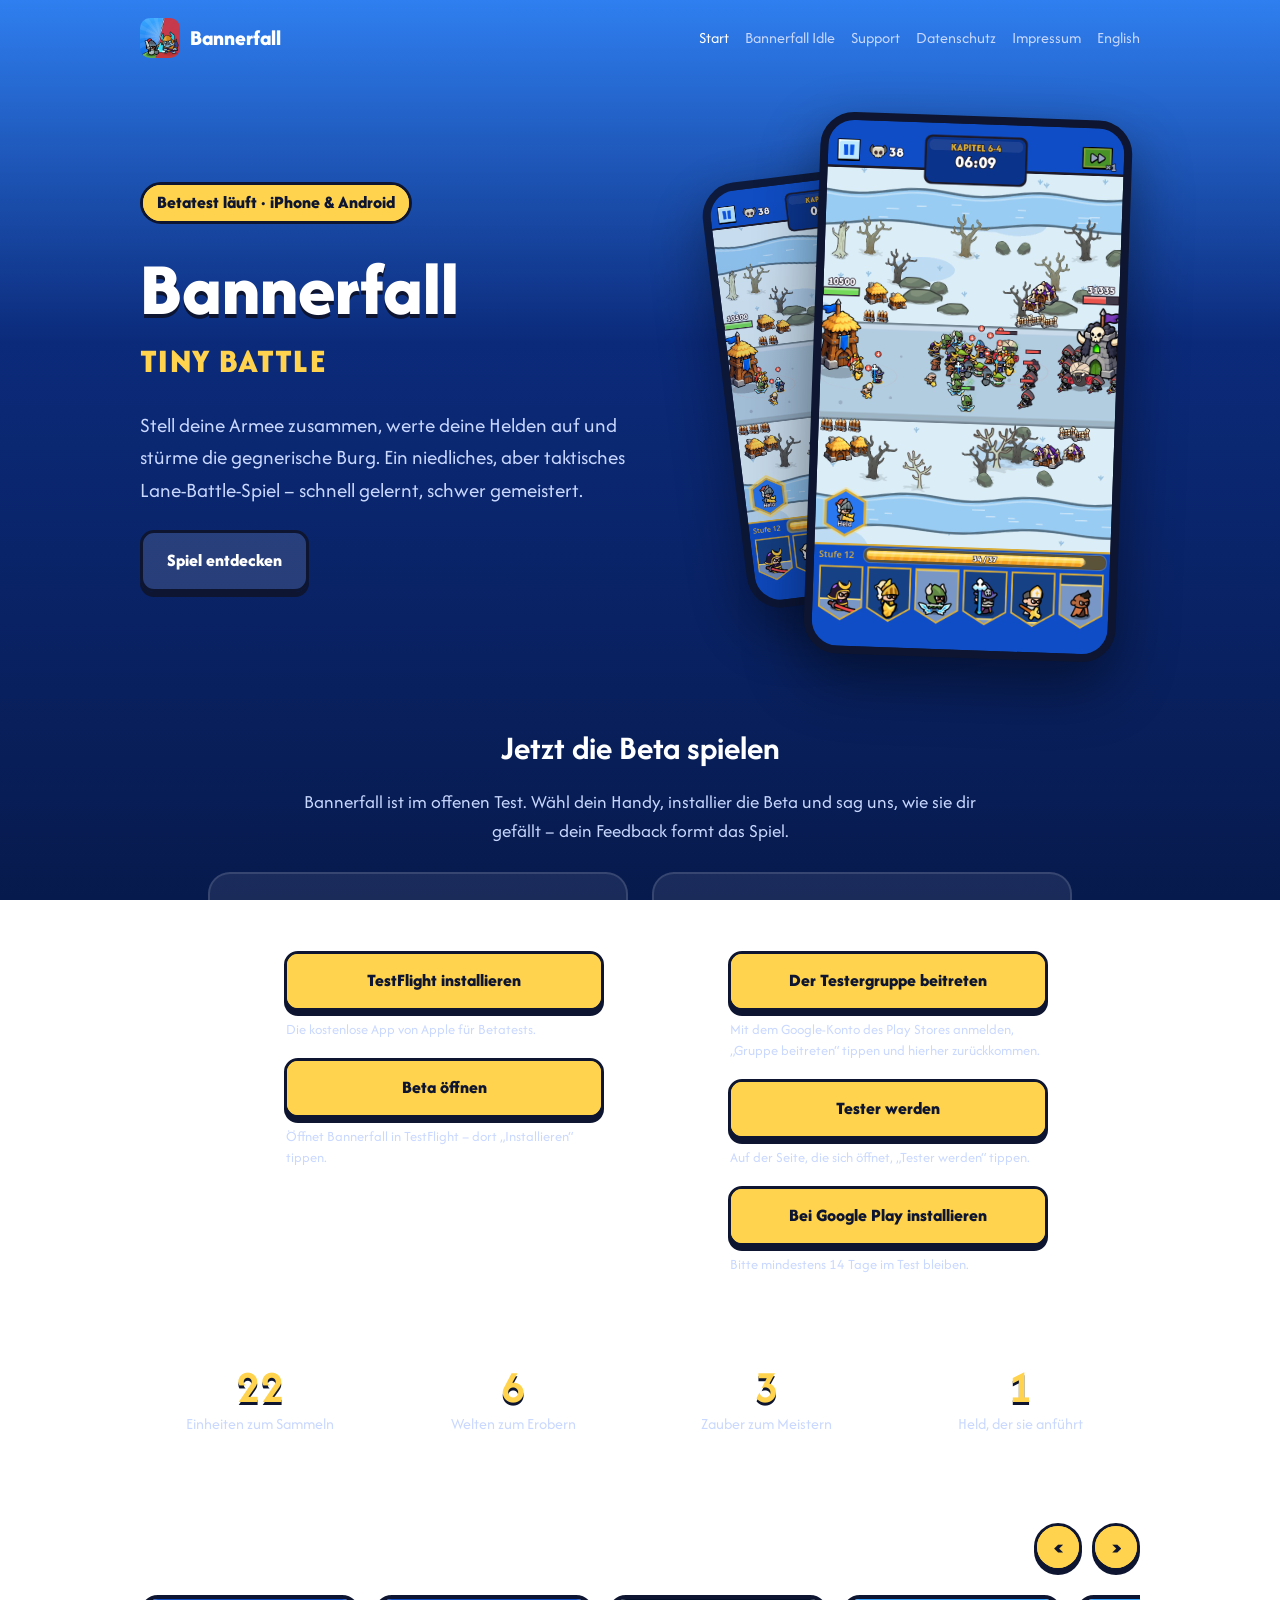
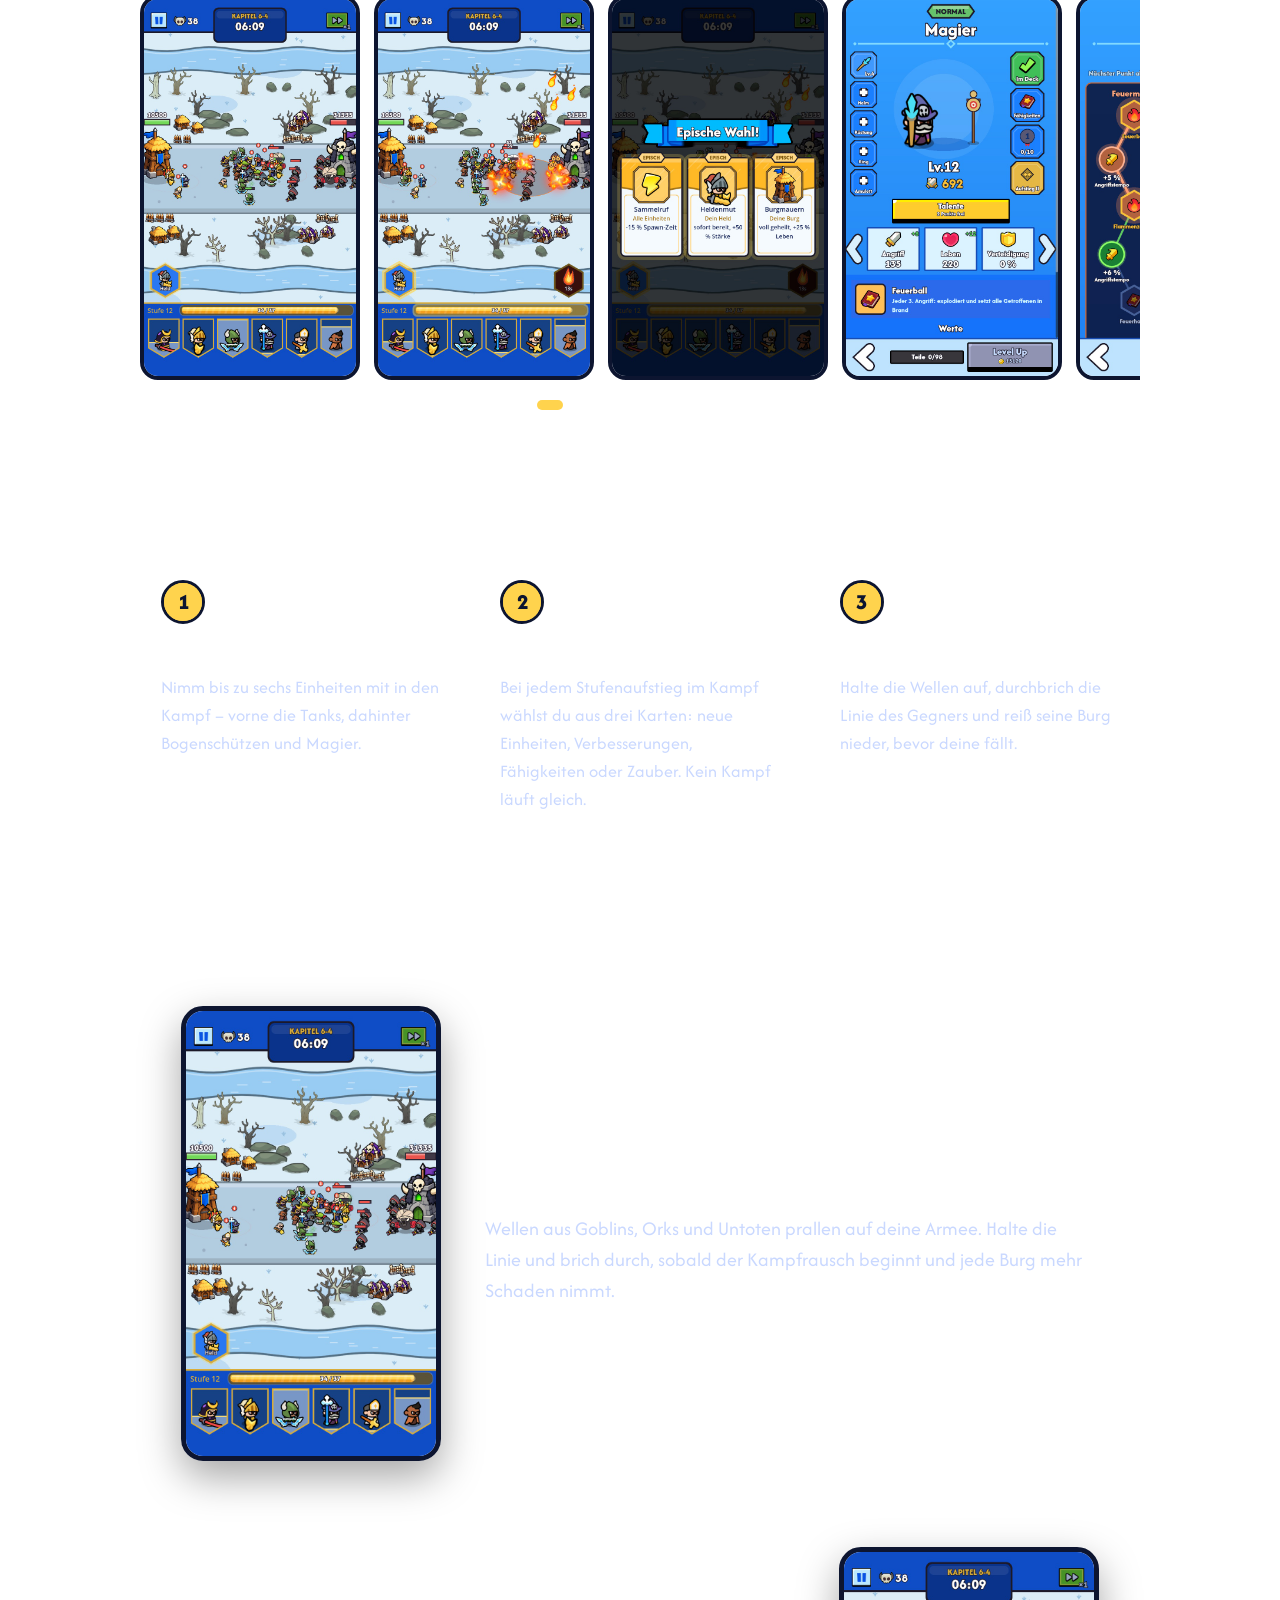
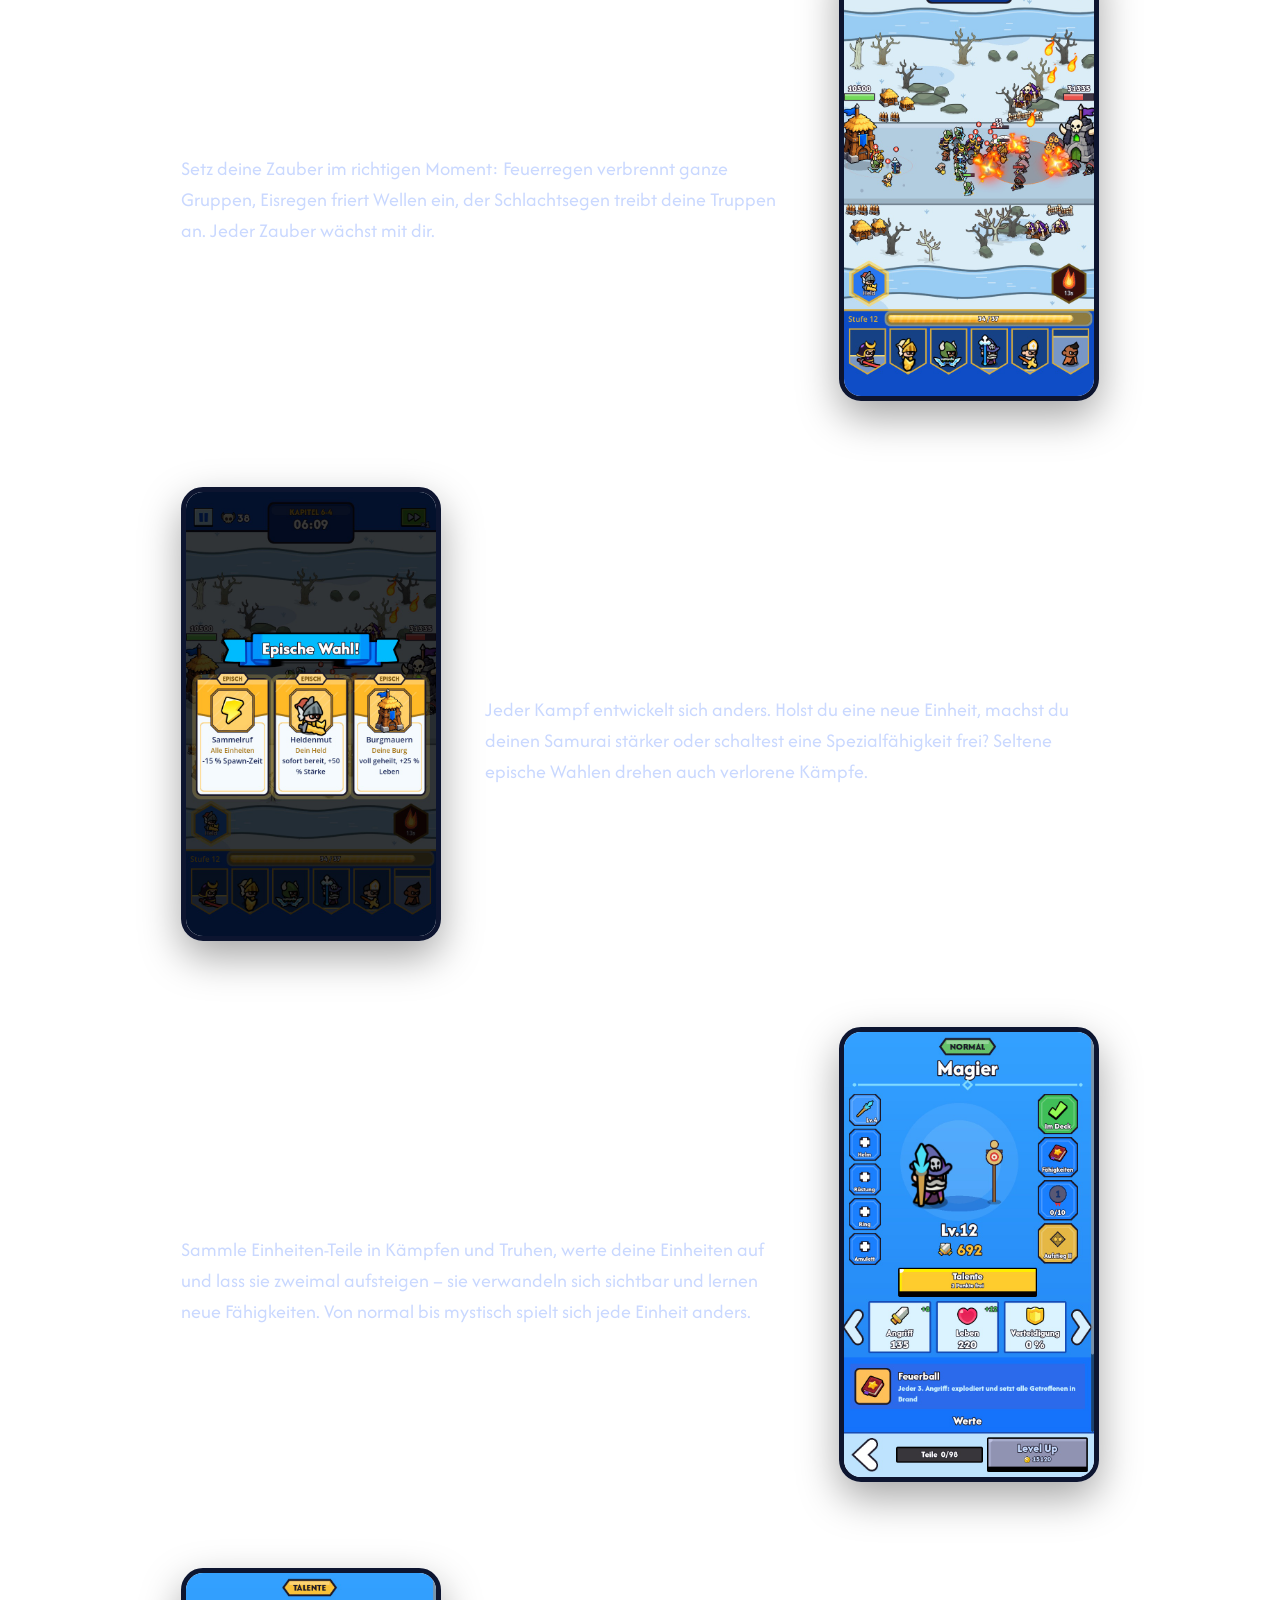
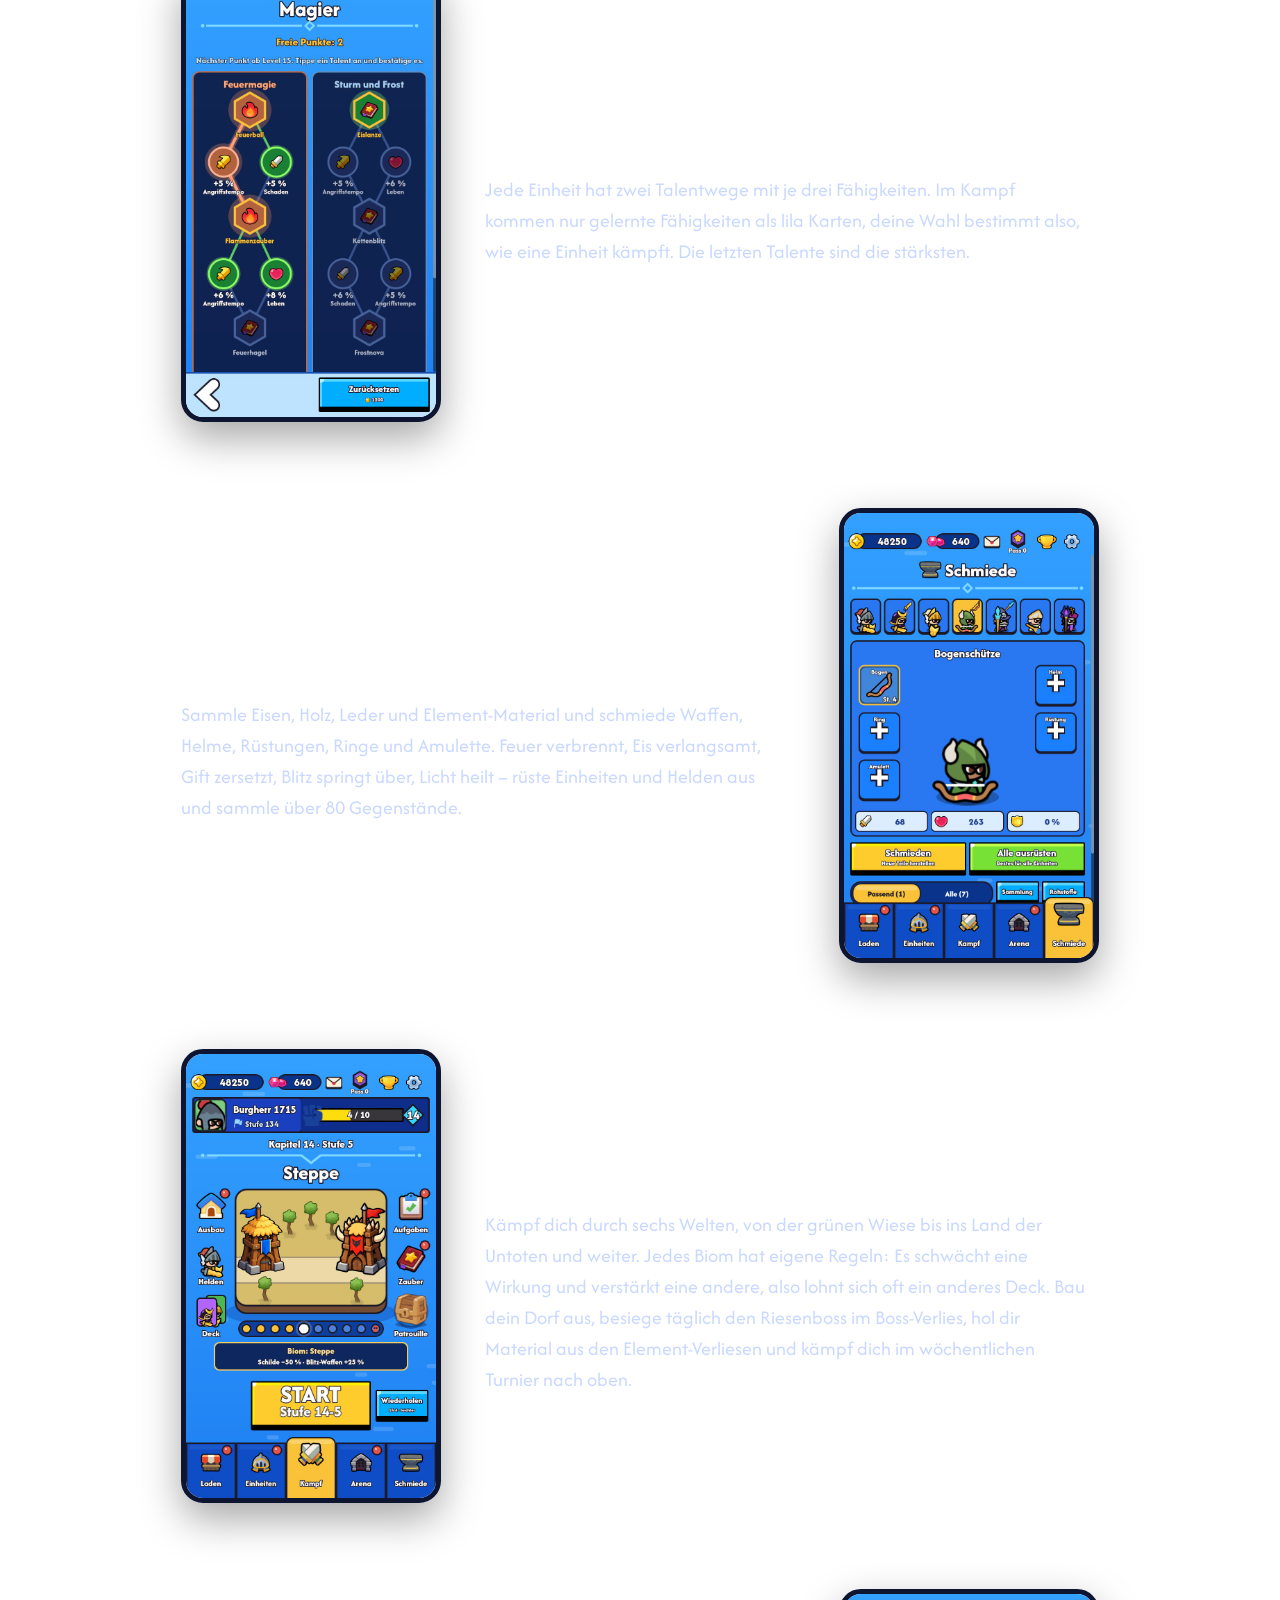
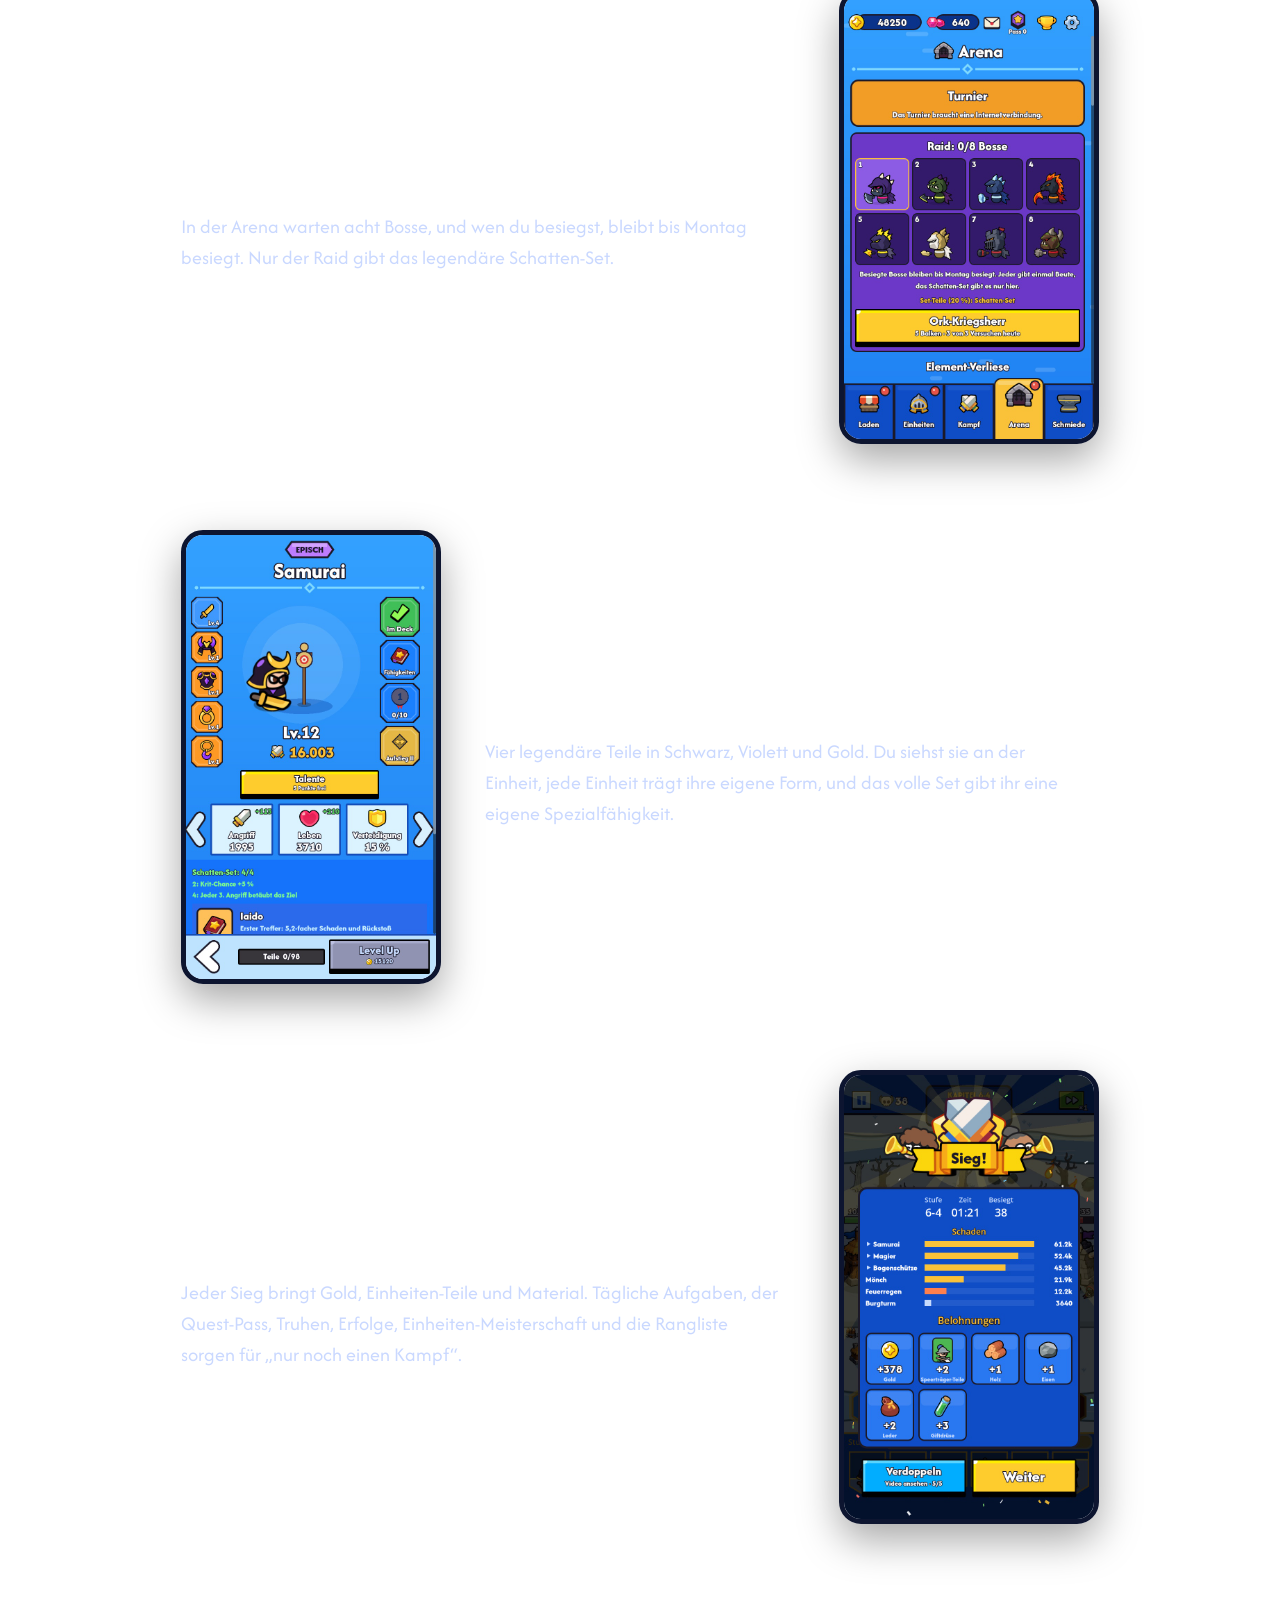
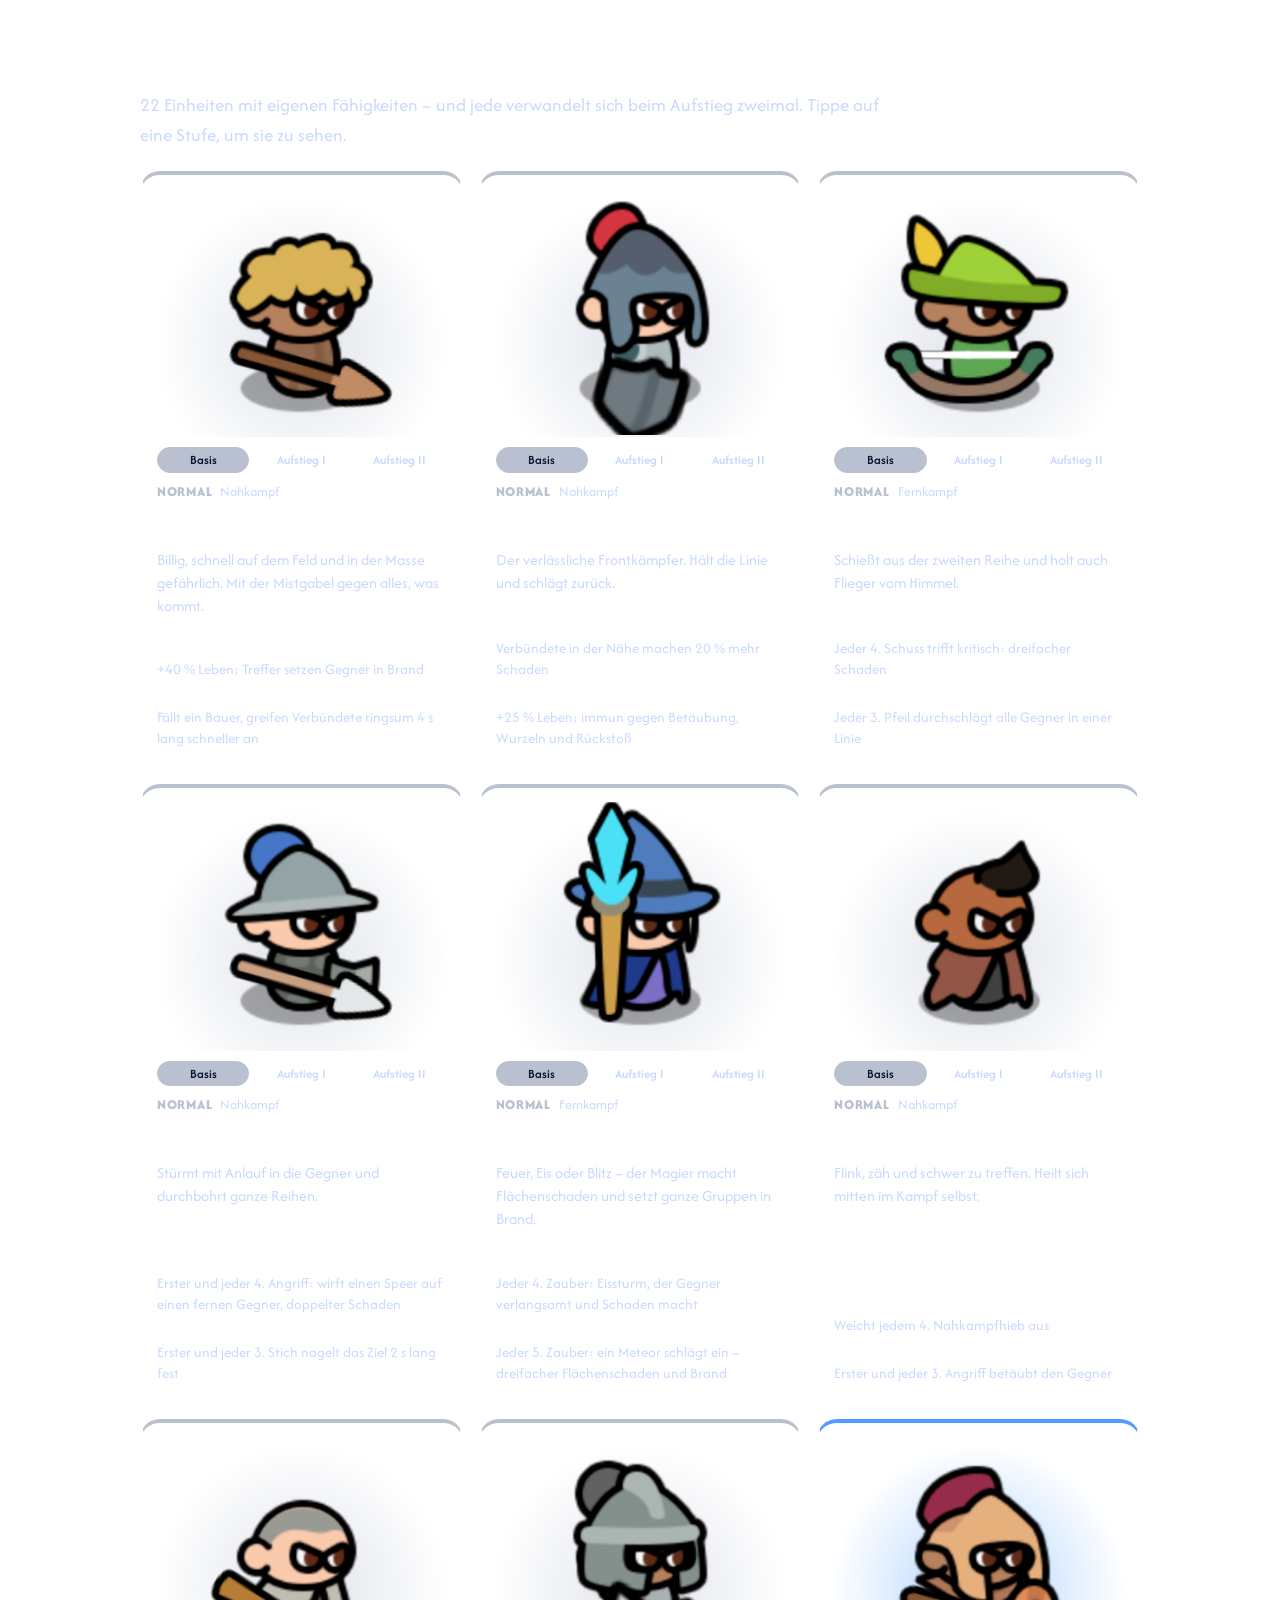
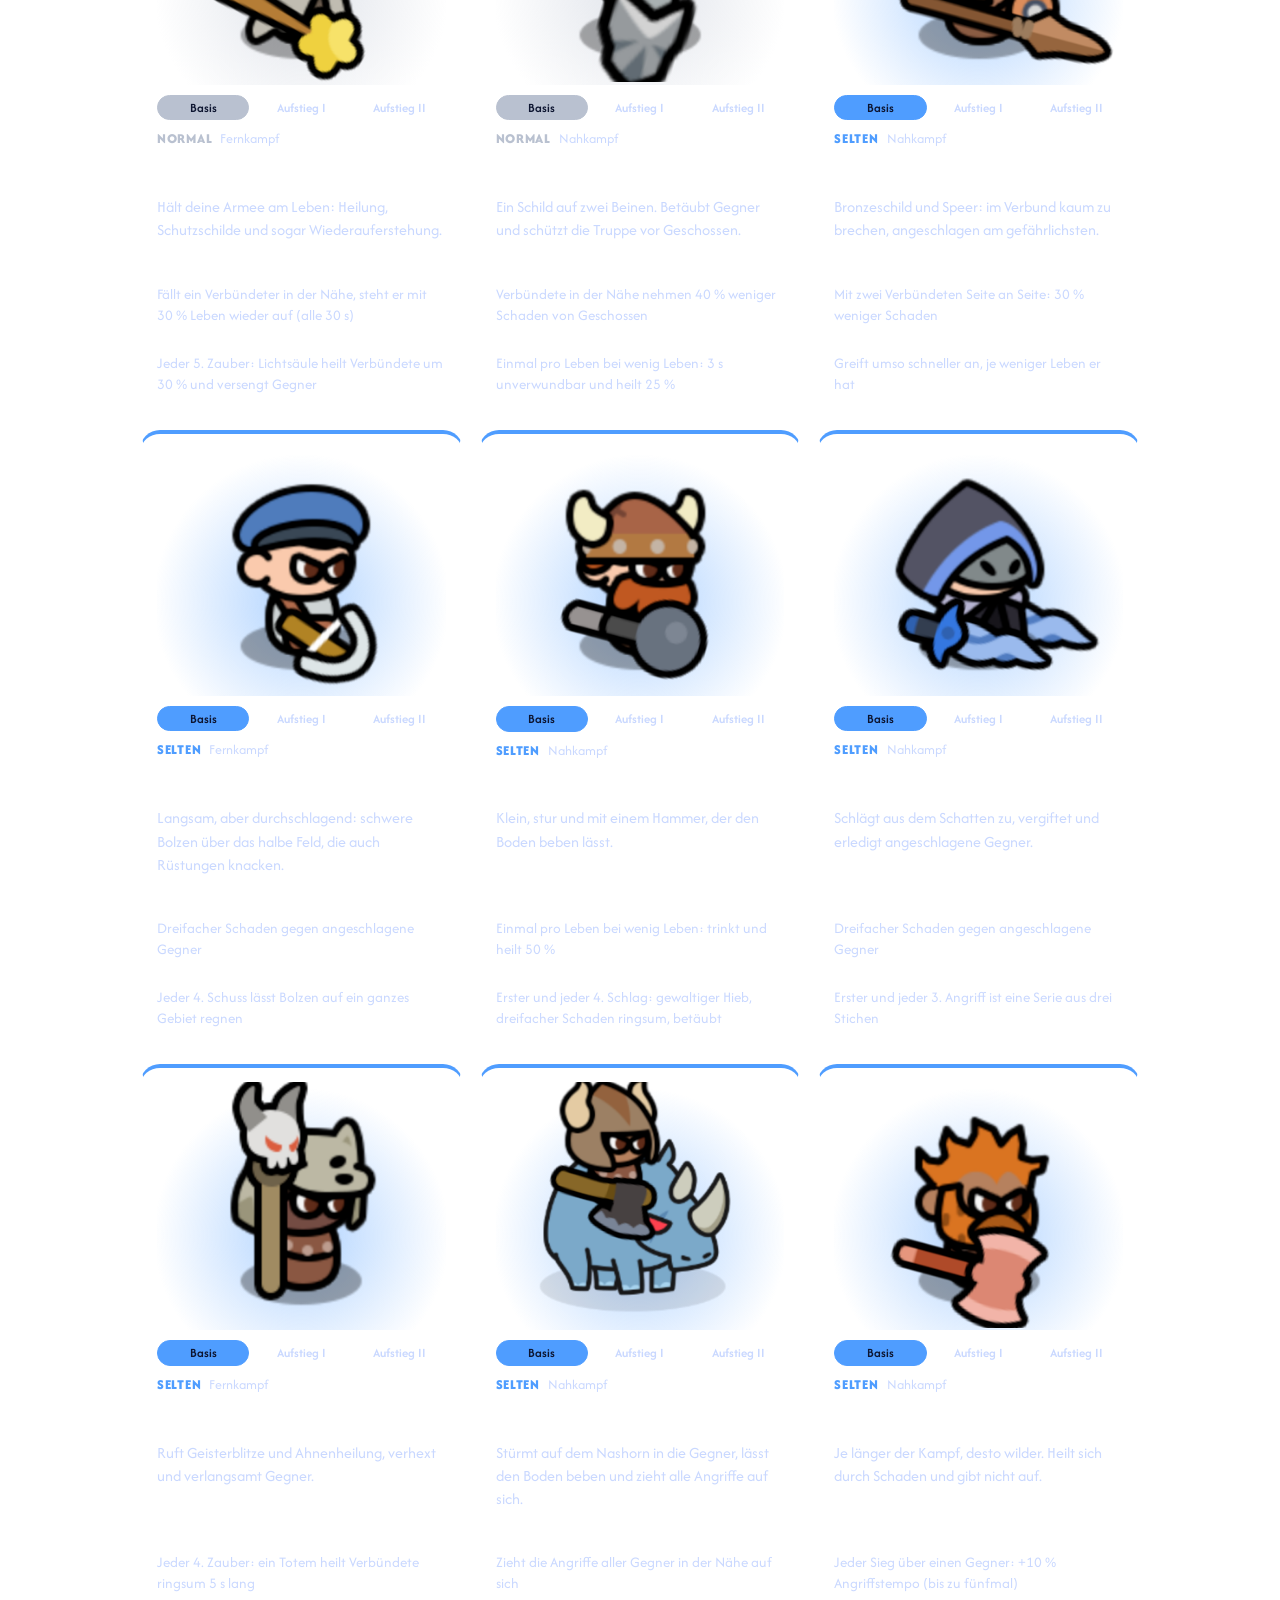
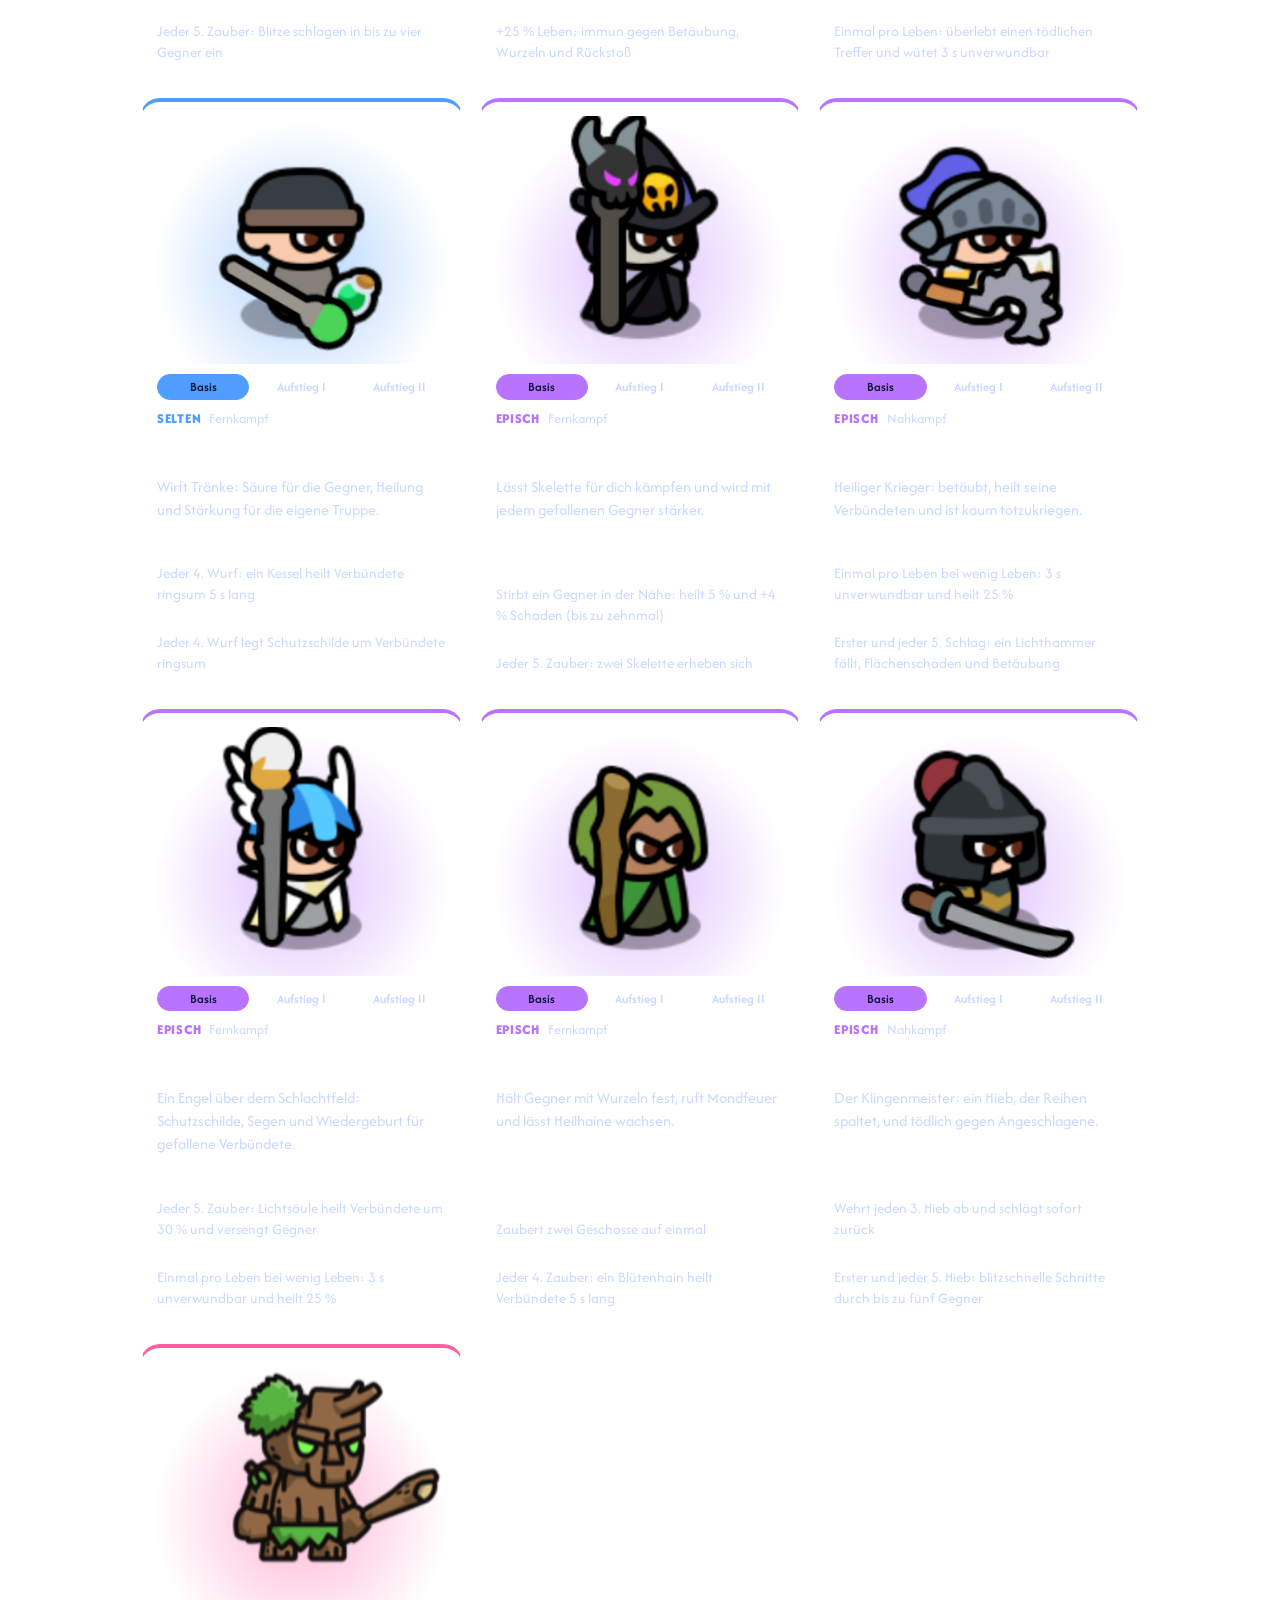
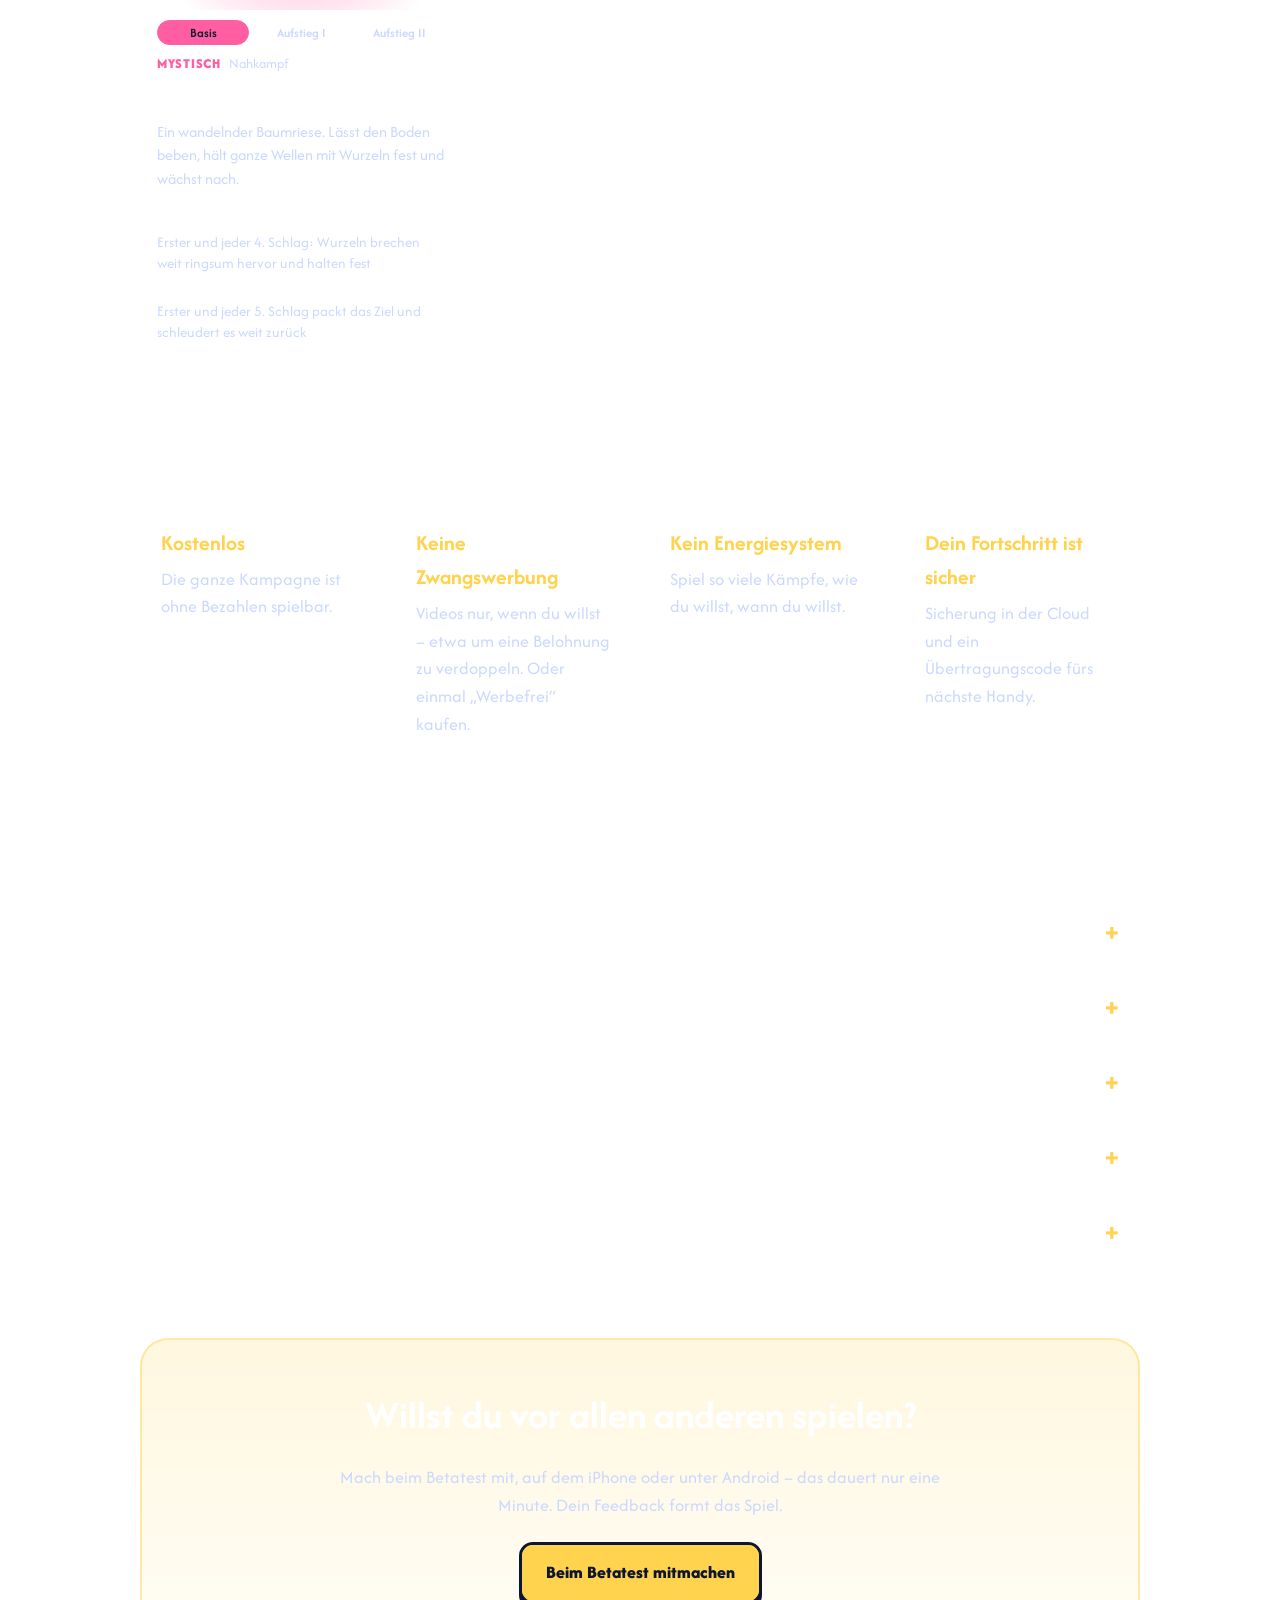
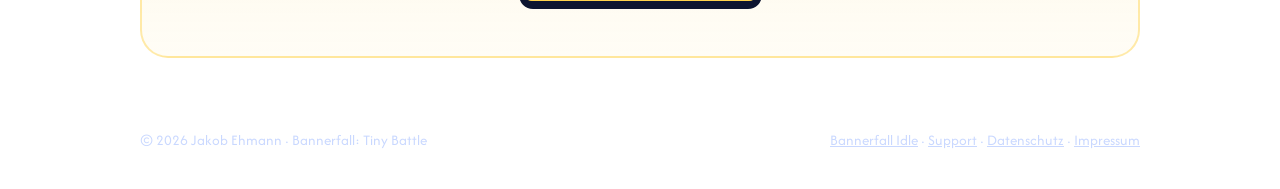
==== commit d455b4fb: "Landingpage für Bannerfall Idle unter /idle/ und /de/idle/ Eigene Seite mit Wappen-Symbol, Spielbild" ====
--- a/de/index.html
+++ b/de/index.html
@@ -13,13 +13,13 @@
 <link rel="preconnect" href="https://fonts.googleapis.com">
 <link rel="preconnect" href="https://fonts.gstatic.com" crossorigin>
 <link href="https://fonts.googleapis.com/css2?family=Afacad+Flux:wght@400;600;800&display=swap" rel="stylesheet">
-<link rel="stylesheet" href="../style.css?v=ef254e10">
+<link rel="stylesheet" href="../style.css?v=7813b426">
 </head>
 <body>
 <div class="wrap">
 <header class="top">
 <a class="brand" href="index.html"><img src="../img/icon.png" alt="">Bannerfall</a>
-<nav><a href="index.html" aria-current="page">Start</a><a href="support.html">Support</a><a href="datenschutz.html">Datenschutz</a><a href="impressum.html">Impressum</a><a href="../" lang="en">English</a></nav>
+<nav><a href="index.html" aria-current="page">Start</a><a href="idle/">Bannerfall Idle</a><a href="support.html">Support</a><a href="datenschutz.html">Datenschutz</a><a href="impressum.html">Impressum</a><a href="../" lang="en">English</a></nav>
 </header>
 
 <main>
@@ -124,6 +124,6 @@
 });
 </script>
 </div>
-<footer><div class="wrap"><span>© 2026 Jakob Ehmann · Bannerfall: Tiny Battle</span><span><a href="support.html">Support</a> · <a href="datenschutz.html">Datenschutz</a> · <a href="impressum.html">Impressum</a></span></div></footer>
+<footer><div class="wrap"><span>© 2026 Jakob Ehmann · Bannerfall: Tiny Battle</span><span><a href="idle/">Bannerfall Idle</a> · <a href="support.html">Support</a> · <a href="datenschutz.html">Datenschutz</a> · <a href="impressum.html">Impressum</a></span></div></footer>
 </body>
 </html>
--- a/style.css
+++ b/style.css
@@ -453,3 +453,7 @@
 @media (max-width: 760px) {
   .bcards { grid-template-columns: minmax(0, 460px); }
 }
+/* Bannerfall Idle: Beta-Schritt, der noch nicht verfügbar ist (grau, ohne Link) */
+.btn.off { display: block; text-align: center; padding: 10px 16px; font-size: 18px; background: rgba(255, 255, 255, 0.1); color: var(--muted); border-color: rgba(13, 21, 48, 0.6); box-shadow: none; cursor: default; }
+.btn.off small { display: block; font-size: 13px; font-weight: 600; opacity: 0.8; }
+.final .other { margin: 26px auto 0; font-size: 16px; }
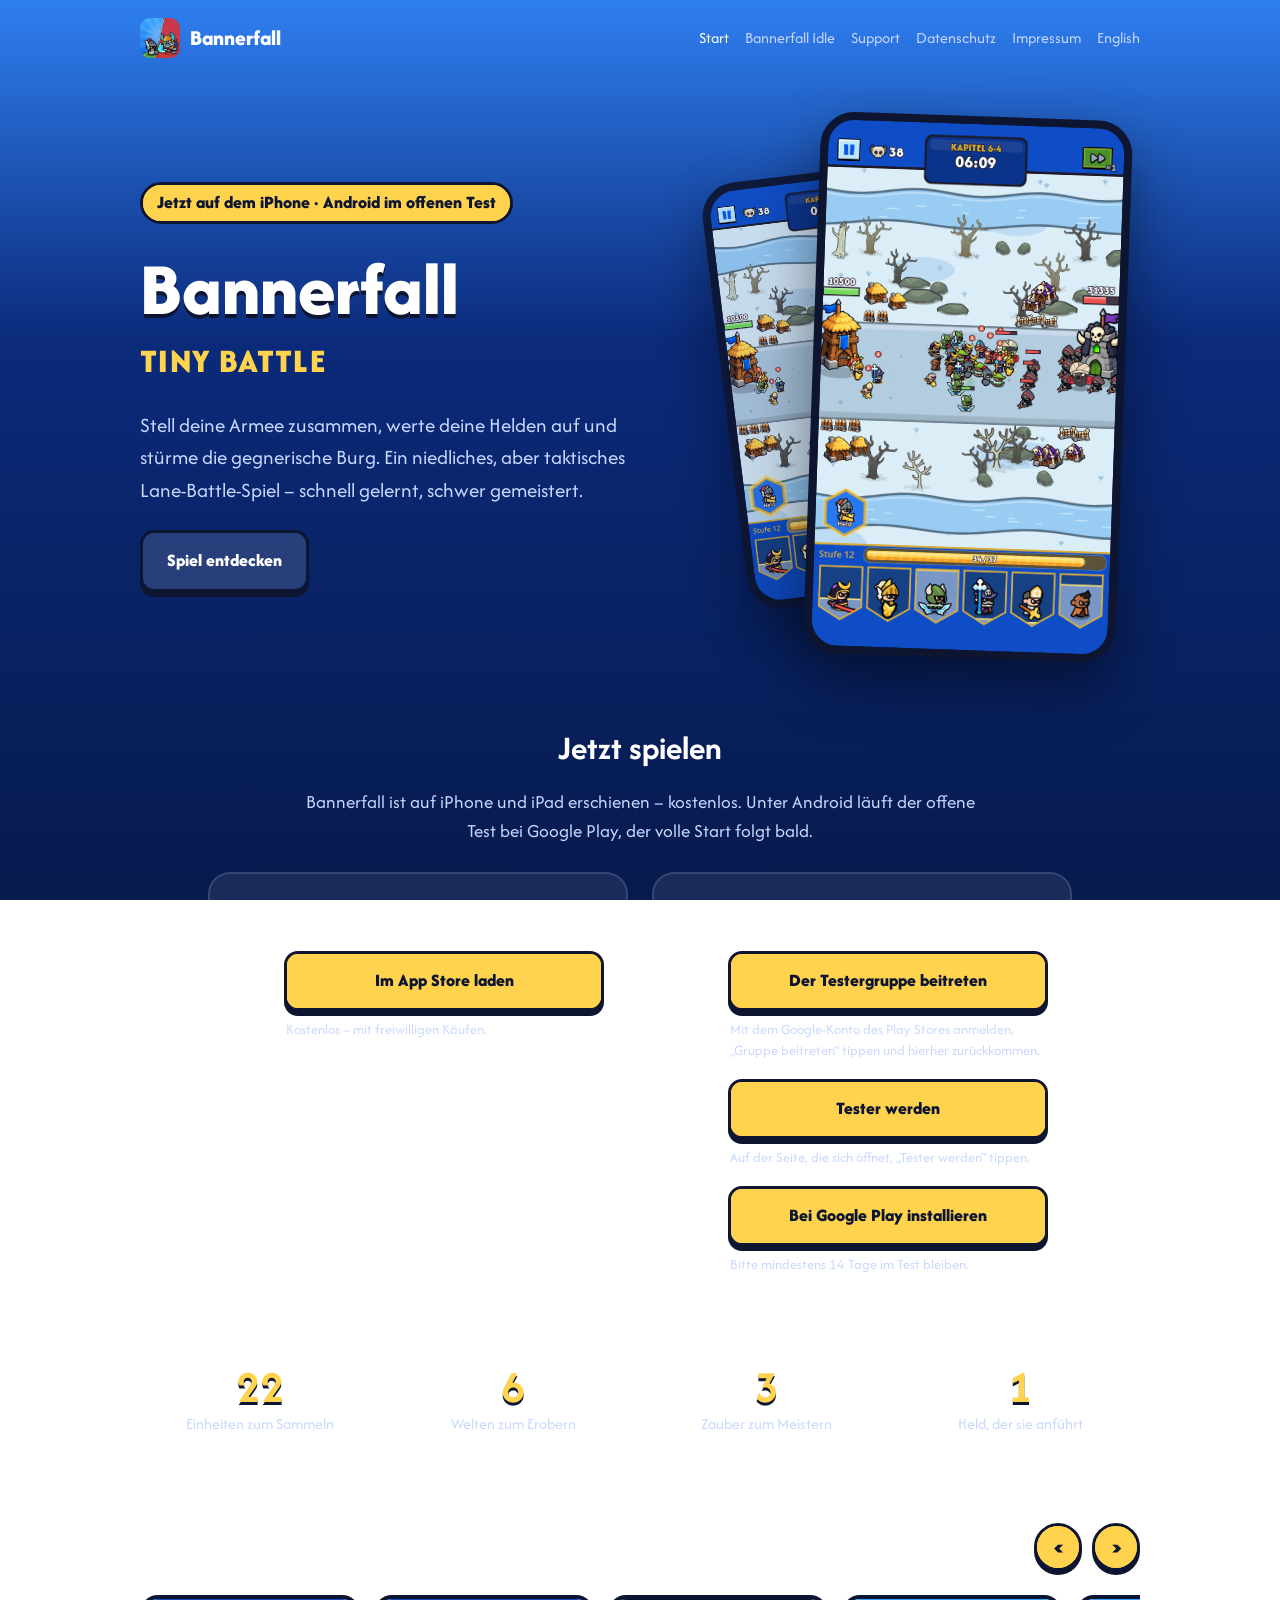
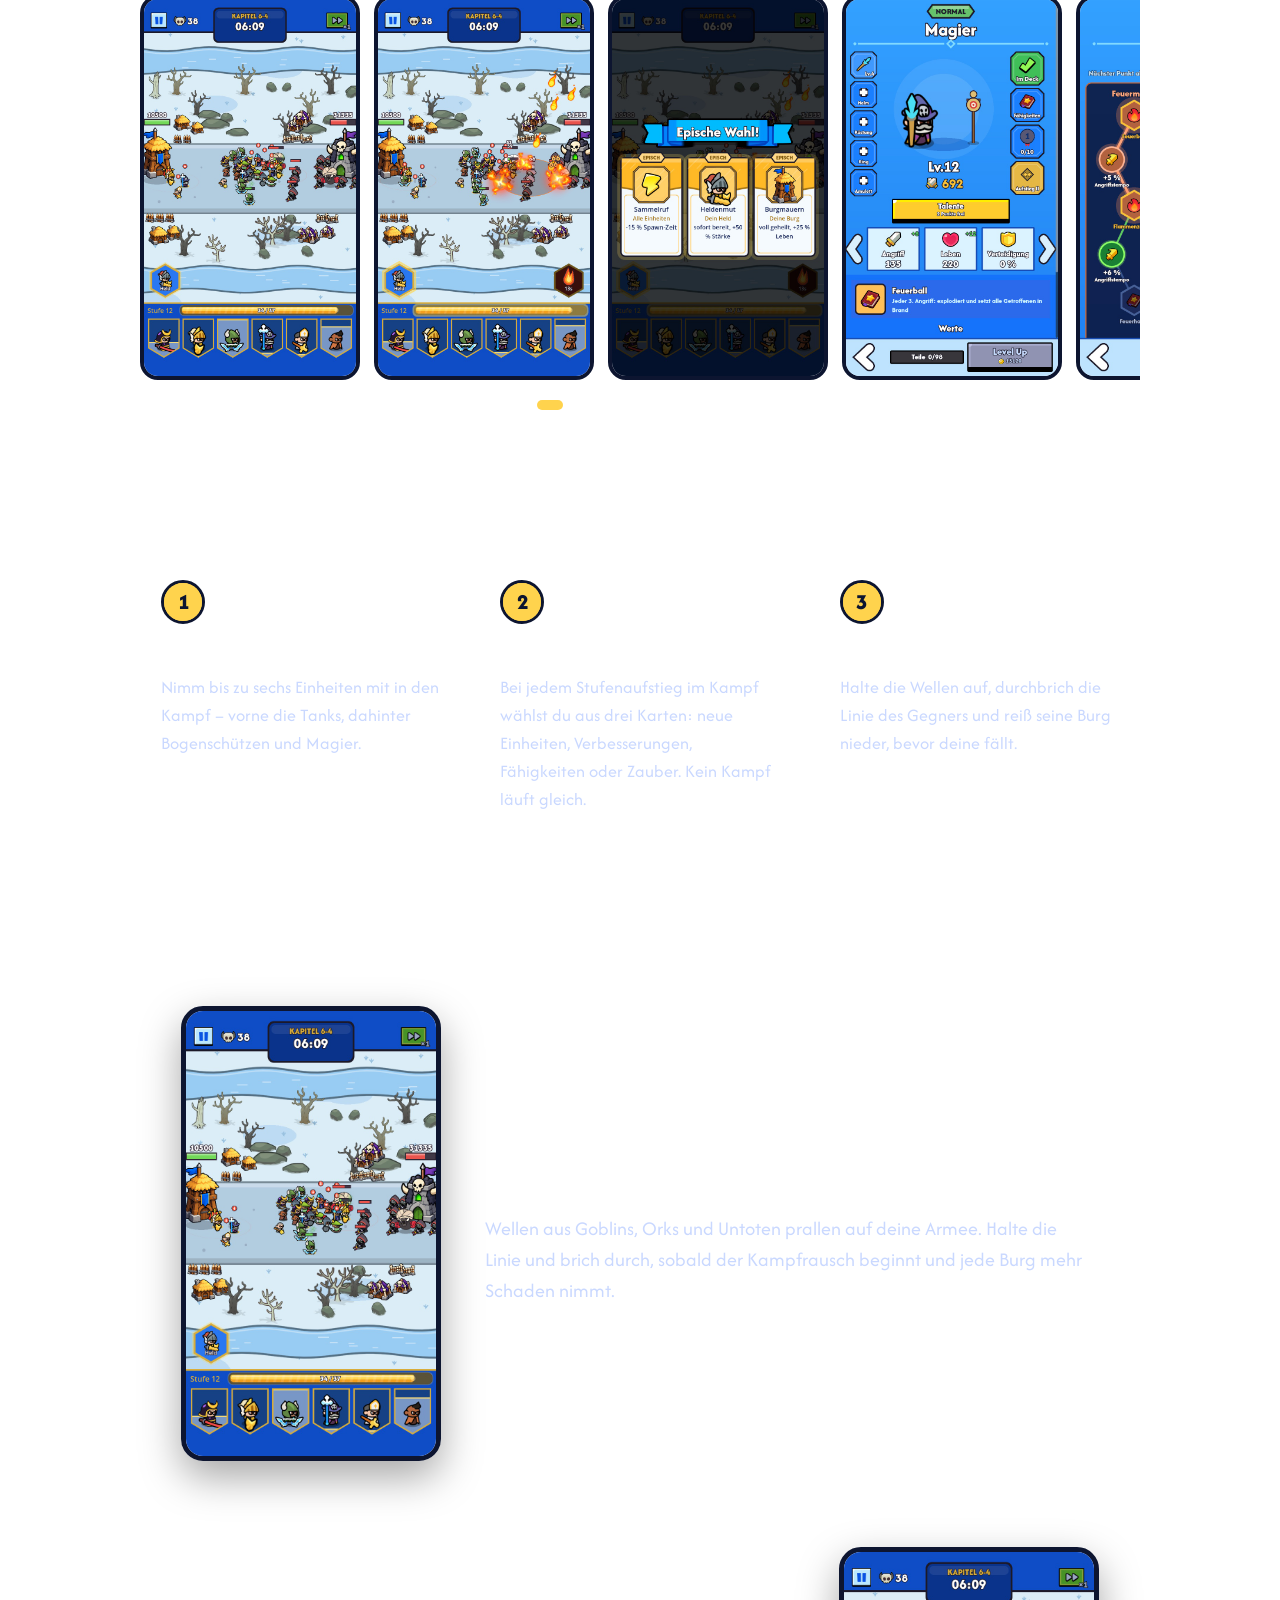
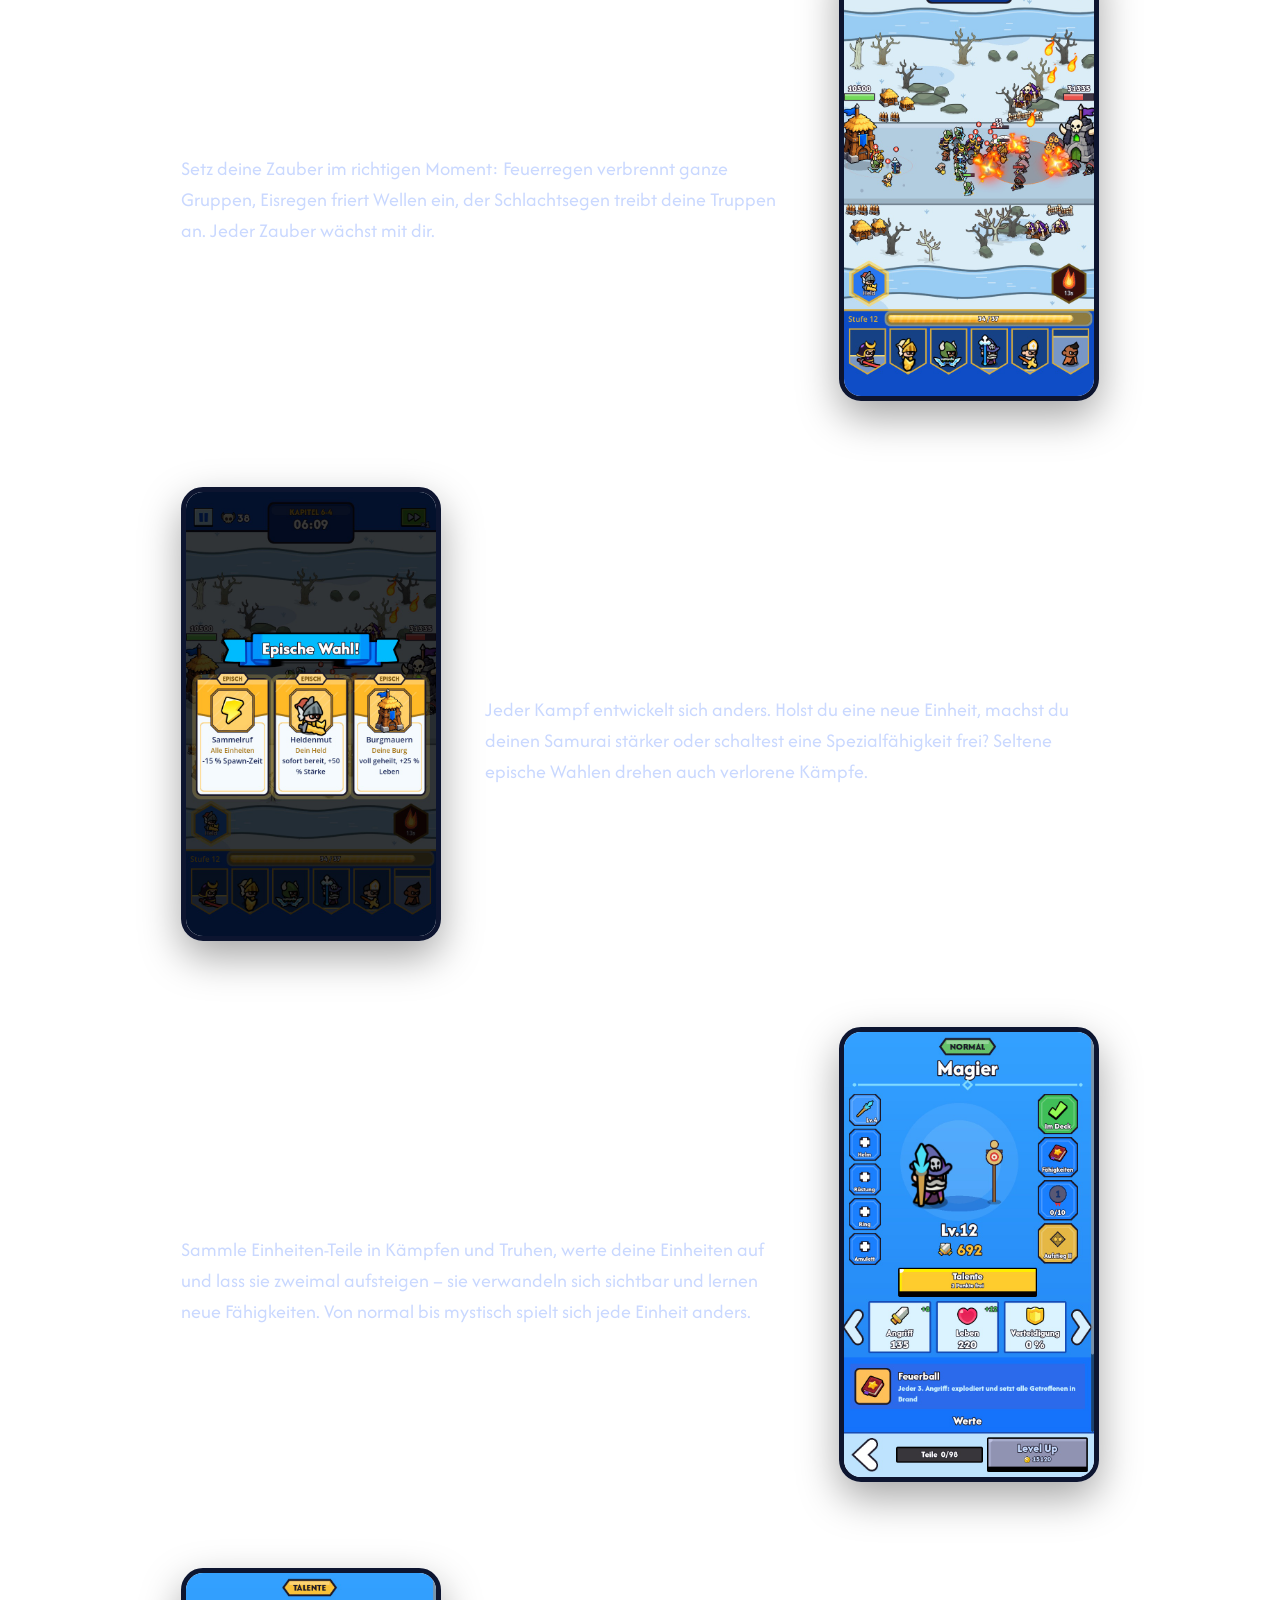
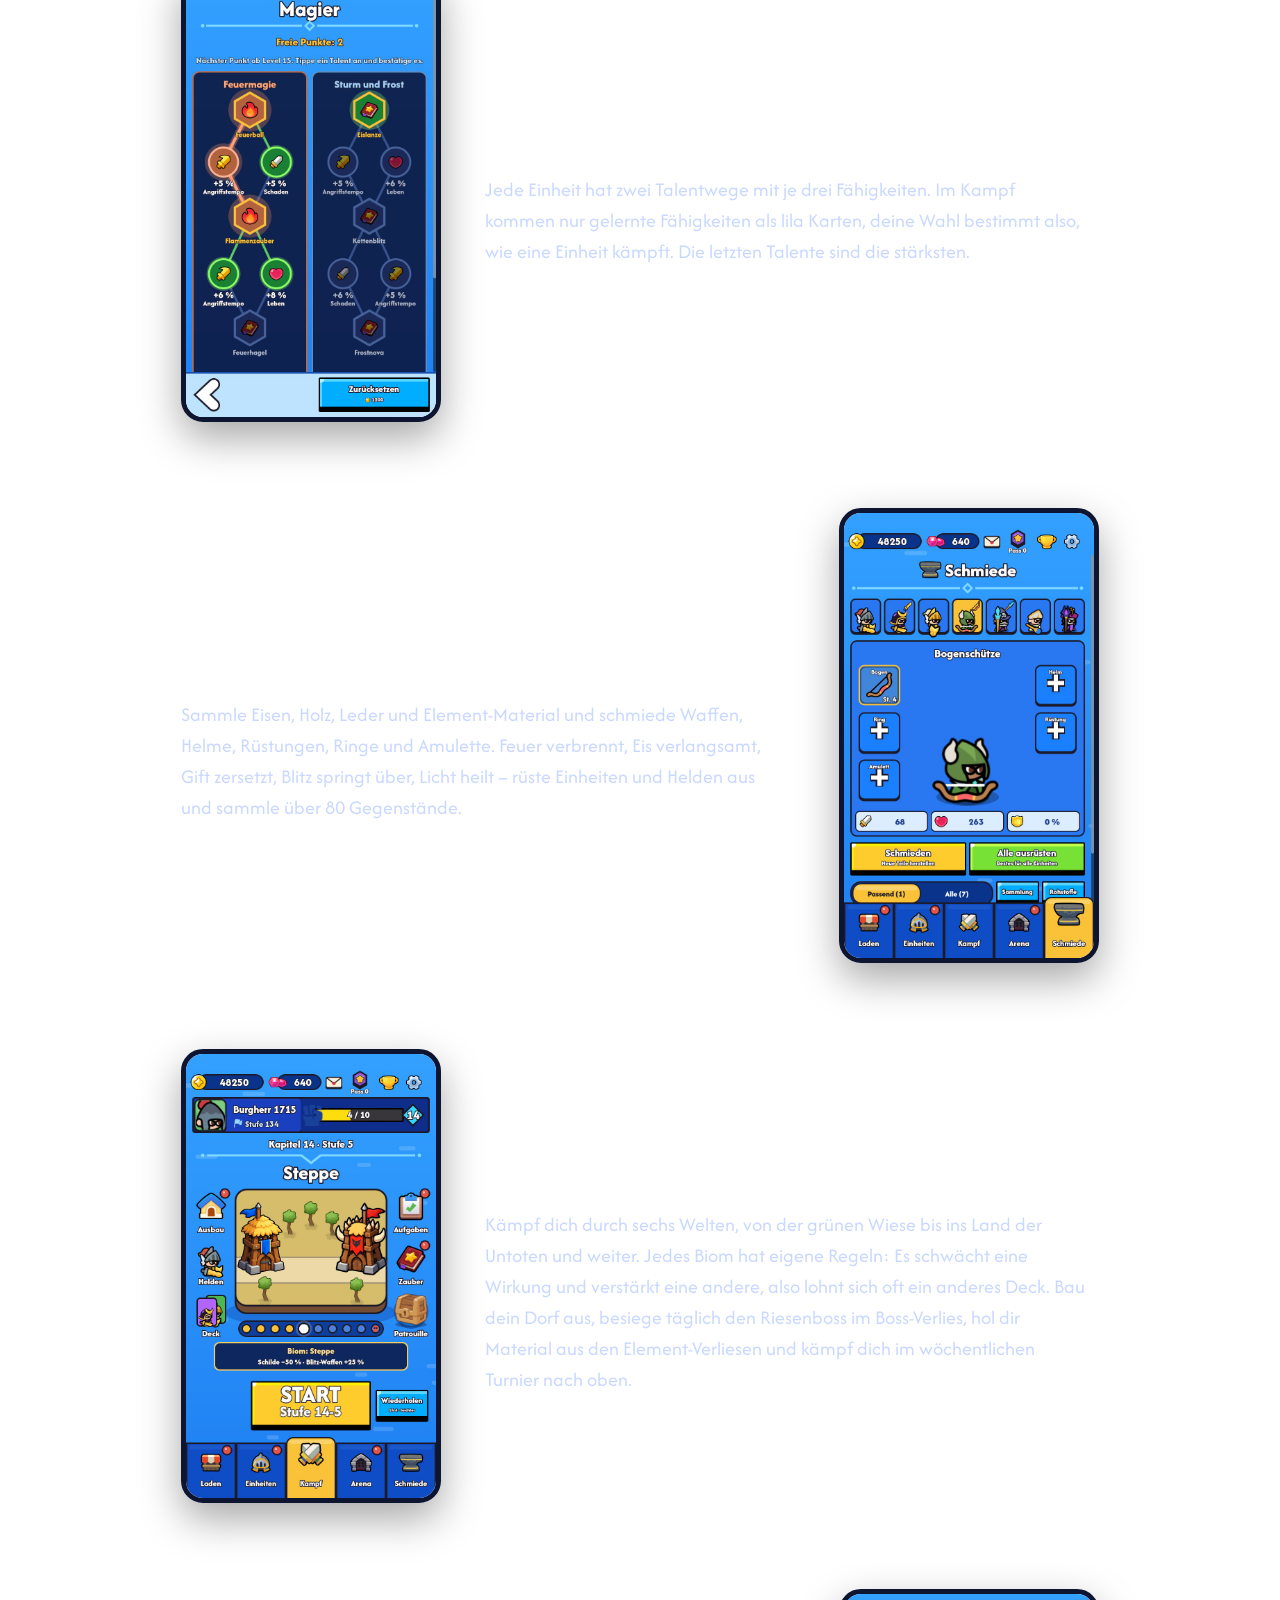
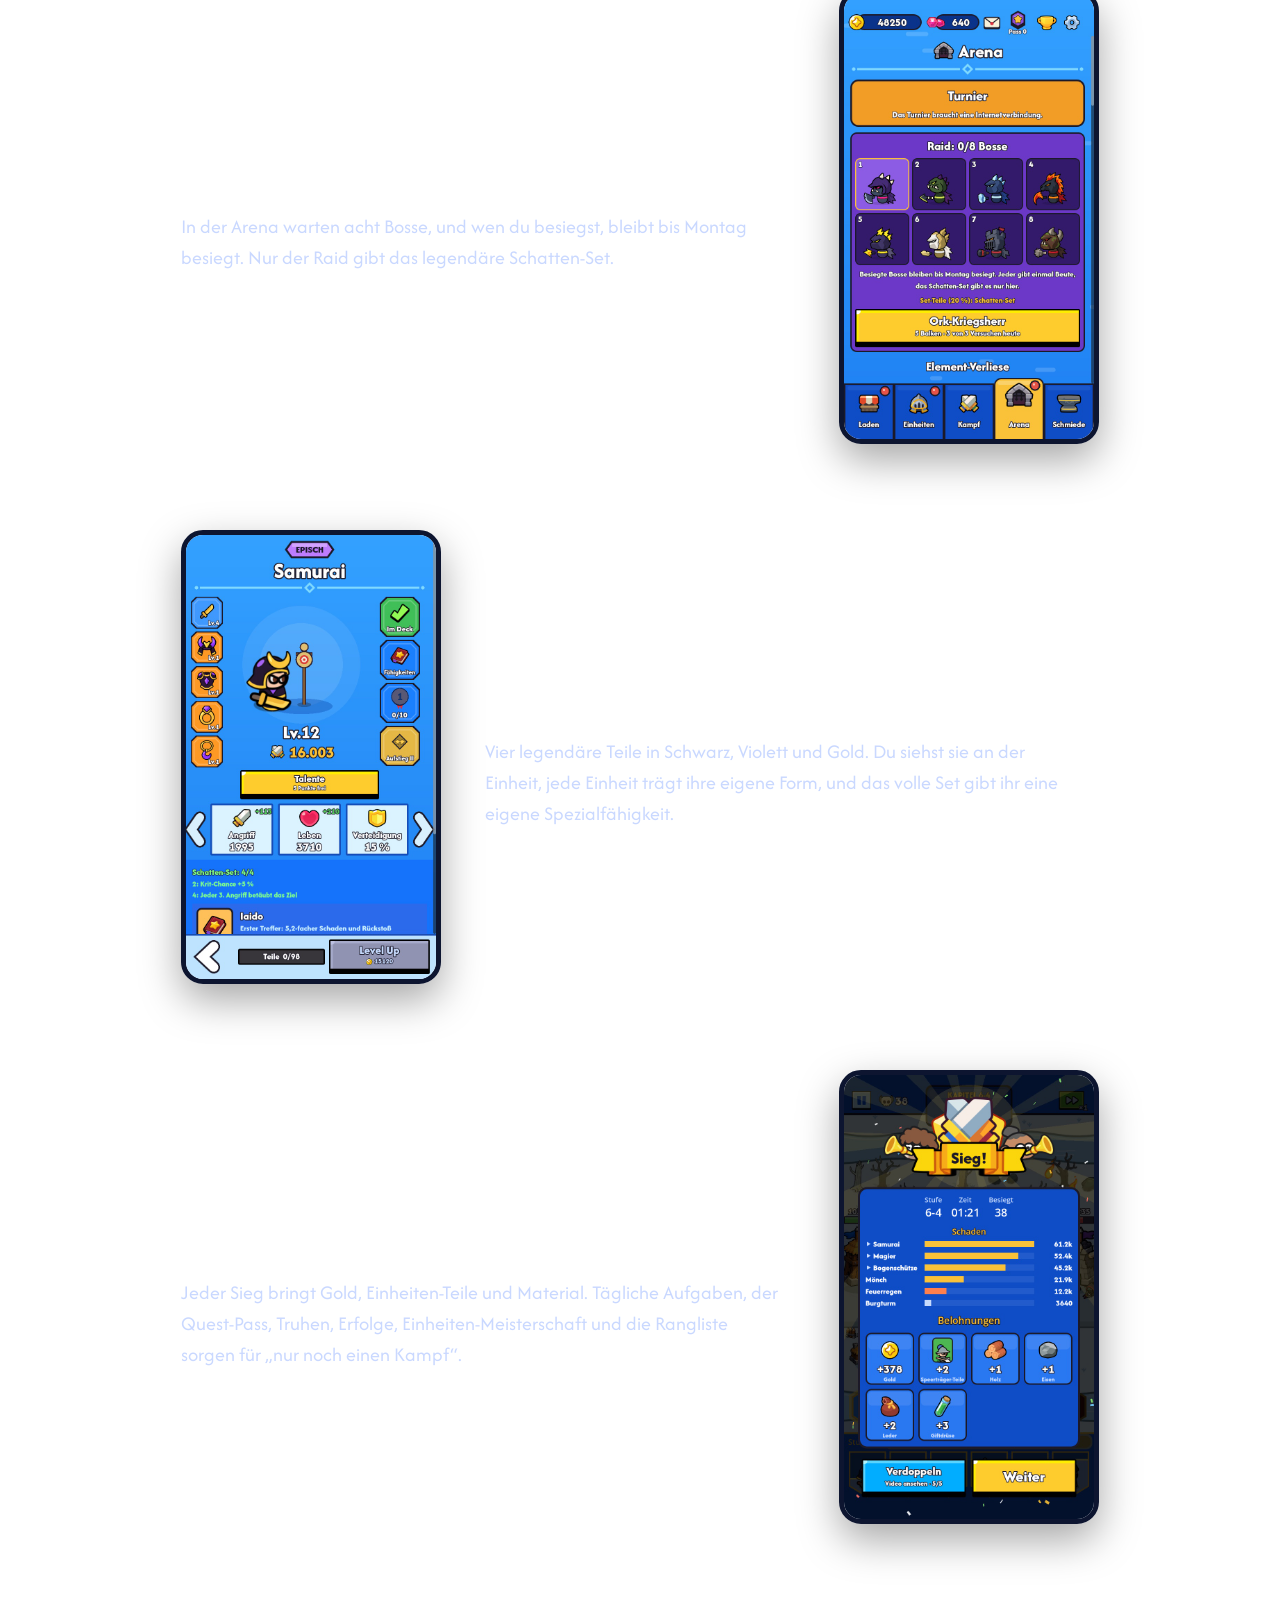
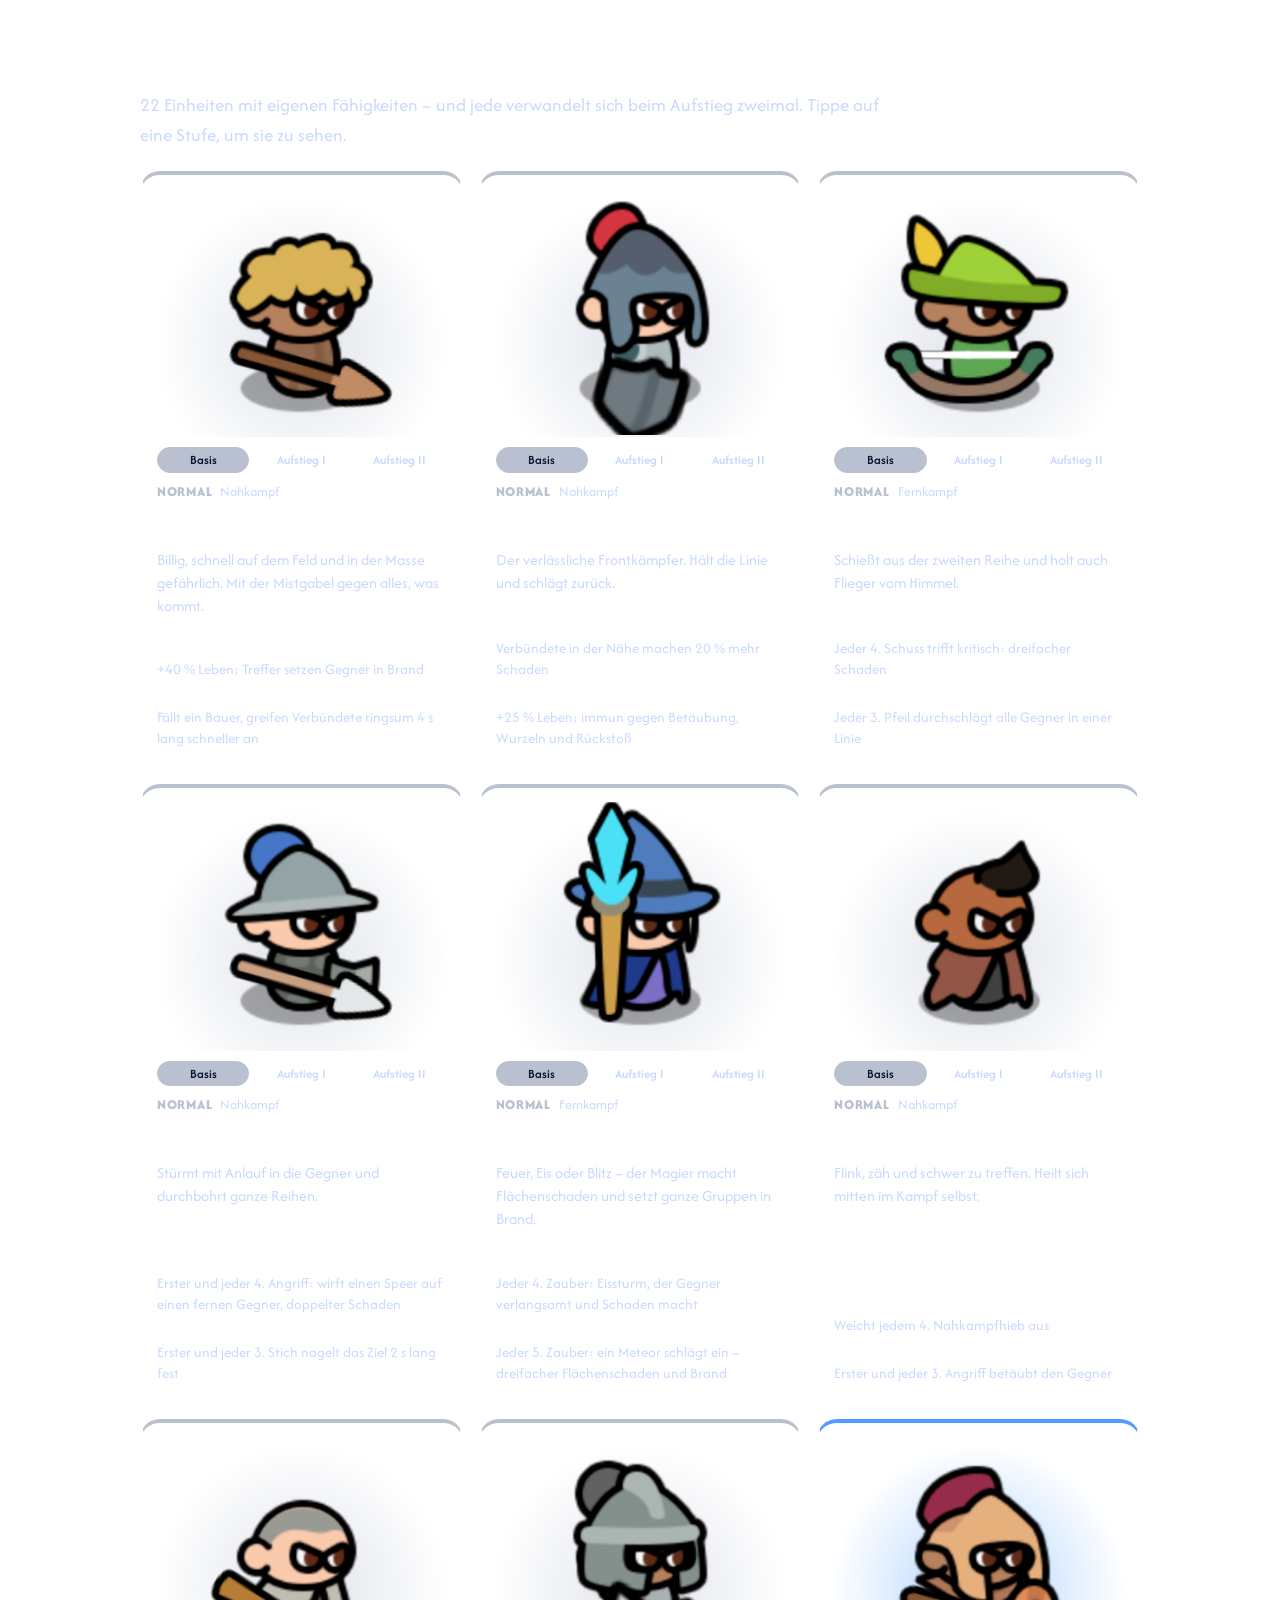
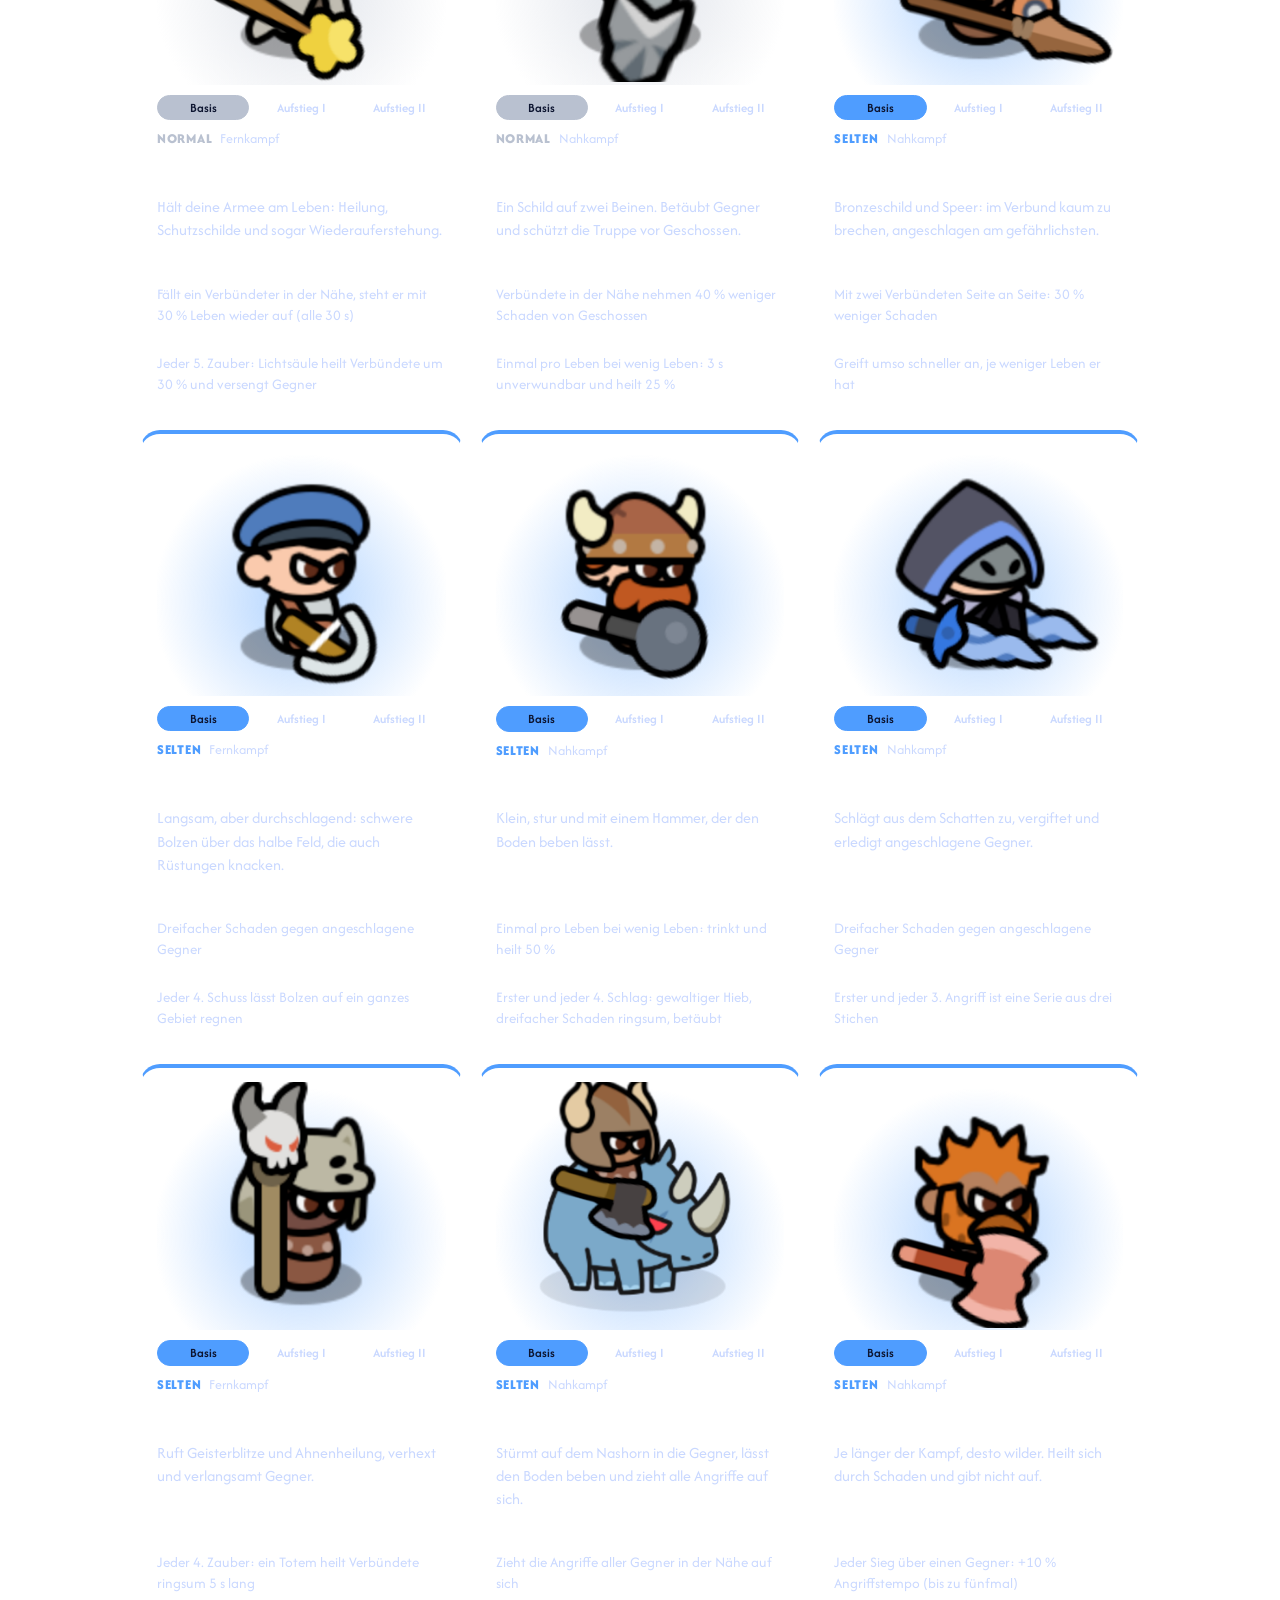
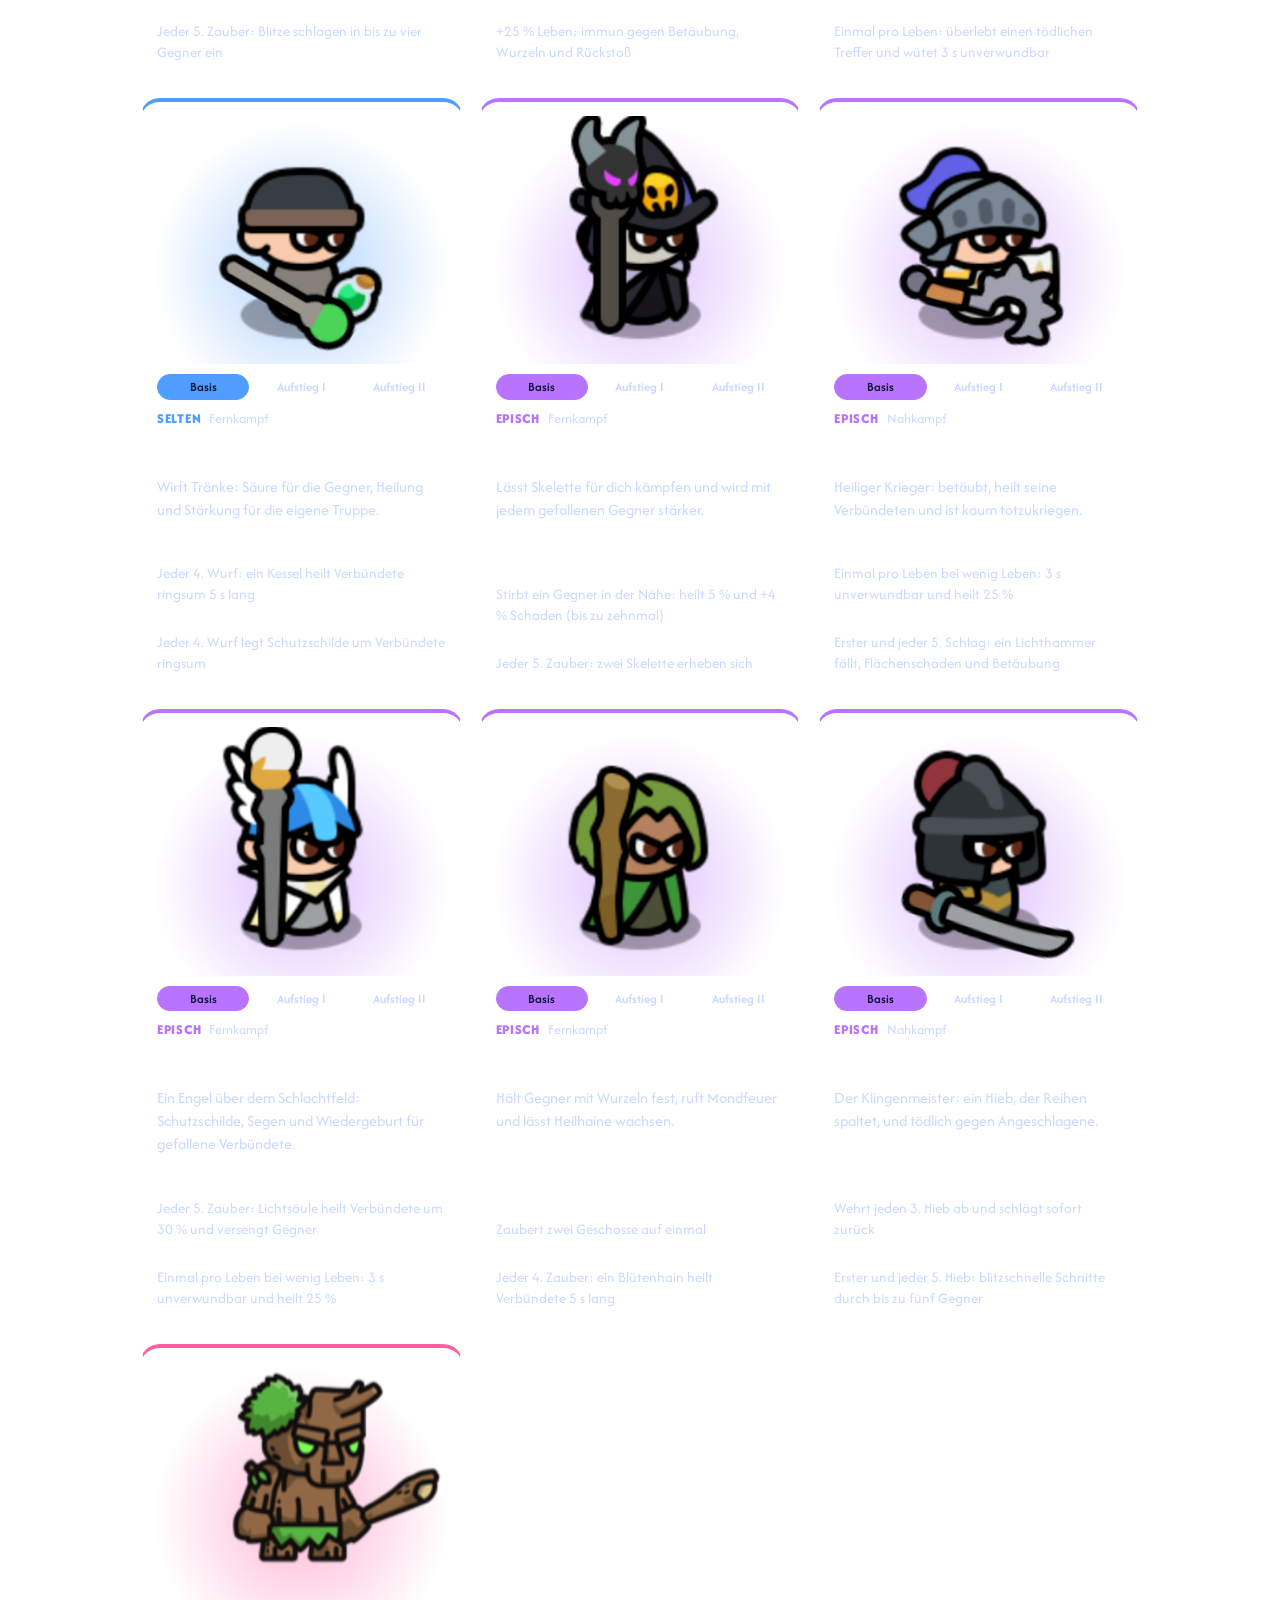
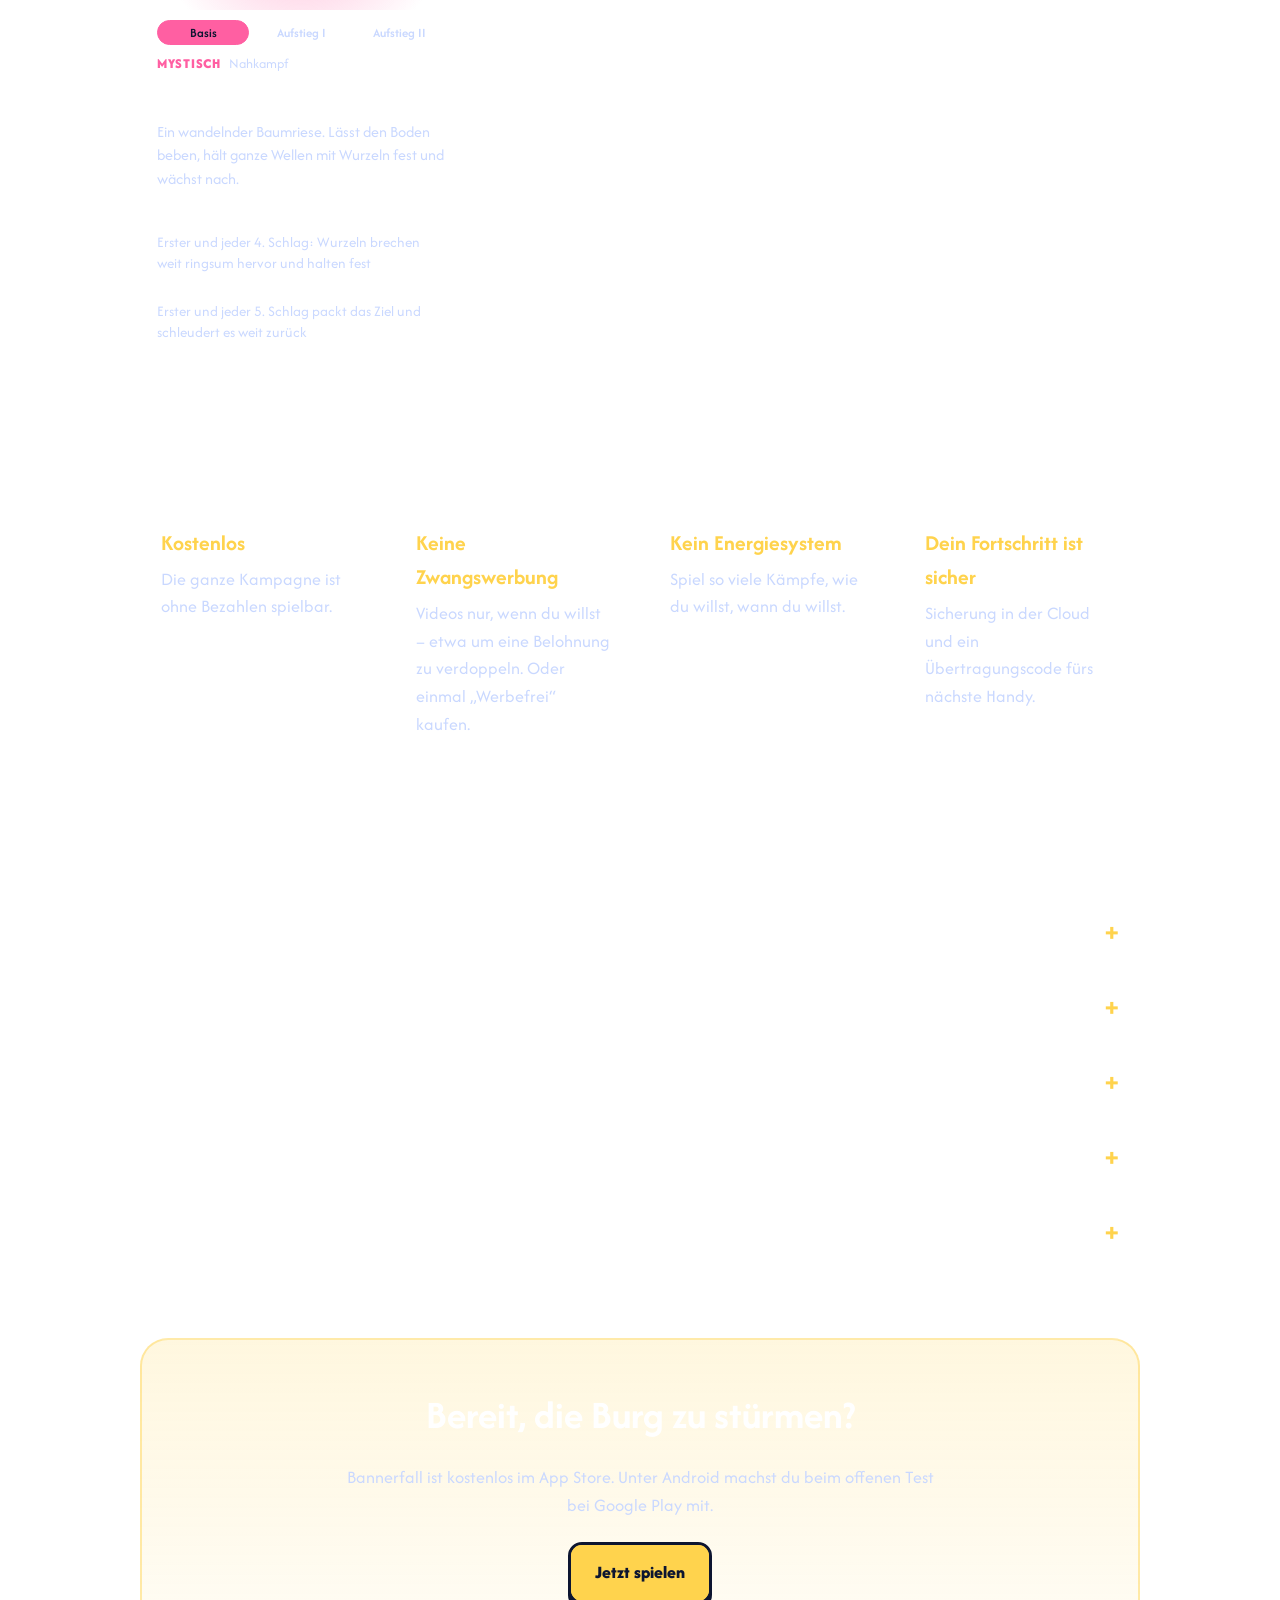
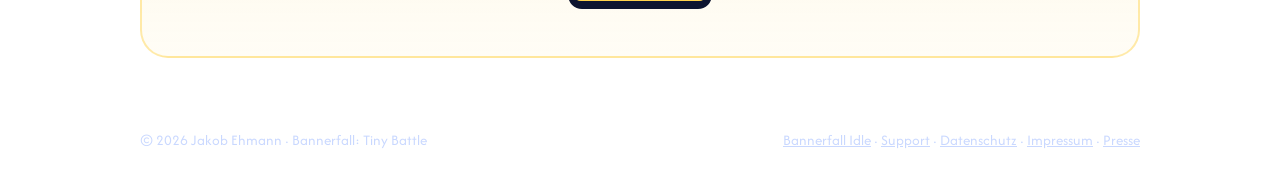
==== commit 97ade61c: "Launch: iOS im App Store (Out now), Presse-Seite mit Pressekit-ZIP Co-Authored-By: Claude Opus 5.5 <" ====
--- a/de/index.html
+++ b/de/index.html
@@ -25,7 +25,7 @@
 <main>
 <section class="hero">
 <div>
-<span class="tag"><img class="face" src="../img/ui/gold.png" alt="" aria-hidden="true"><span class="ink">Betatest läuft · iPhone & Android</span></span>
+<span class="tag"><img class="face" src="../img/ui/gold.png" alt="" aria-hidden="true"><span class="ink">Jetzt auf dem iPhone · Android im offenen Test</span></span>
 <h1>Bannerfall</h1>
 <p class="sub">Tiny Battle</p>
 <p class="lead">Stell deine Armee zusammen, werte deine Helden auf und stürme die gegnerische Burg. Ein niedliches, aber taktisches Lane-Battle-Spiel – schnell gelernt, schwer gemeistert.</p>
@@ -36,15 +36,15 @@
 <div class="phone"><img src="../img/de/battle.jpg" alt="Bannerfall" width="720" height="1280"></div>
 </div>
 </section>
-<section class="beta" id="beta"><h2>Jetzt die Beta spielen</h2><p class="section-lead">Bannerfall ist im offenen Test. Wähl dein Handy, installier die Beta und sag uns, wie sie dir gefällt – dein Feedback formt das Spiel.</p><div class="bcards"><div class="bcard ios"><h3>iPhone</h3><ol class="asteps"><li><span class="snum">1</span><div><a class="btn gold" href="https://apps.apple.com/app/testflight/id899247664" target="_blank" rel="noopener"><img class="face" src="../img/ui/gold.png" alt="" aria-hidden="true"><span class="ink">TestFlight installieren</span></a><p>Die kostenlose App von Apple für Betatests.</p></div></li><li><span class="snum">2</span><div><a class="btn gold" href="https://testflight.apple.com/join/FJttqMWU" target="_blank" rel="noopener"><img class="face" src="../img/ui/gold.png" alt="" aria-hidden="true"><span class="ink">Beta öffnen</span></a><p>Öffnet Bannerfall in TestFlight – dort „Installieren“ tippen.</p></div></li></ol></div><div class="bcard android"><h3>Android</h3><ol class="asteps"><li><span class="snum">1</span><div><a class="btn gold" href="https://groups.google.com/g/bannerfall-tester" target="_blank" rel="noopener"><img class="face" src="../img/ui/gold.png" alt="" aria-hidden="true"><span class="ink">Der Testergruppe beitreten</span></a><p>Mit dem Google-Konto des Play Stores anmelden, „Gruppe beitreten“ tippen und hierher zurückkommen.</p></div></li><li><span class="snum">2</span><div><a class="btn gold" href="https://play.google.com/apps/testing/de.jakobehmann.bannerfall" target="_blank" rel="noopener"><img class="face" src="../img/ui/gold.png" alt="" aria-hidden="true"><span class="ink">Tester werden</span></a><p>Auf der Seite, die sich öffnet, „Tester werden“ tippen.</p></div></li><li><span class="snum">3</span><div><a class="btn gold" href="https://play.google.com/store/apps/details?id=de.jakobehmann.bannerfall" target="_blank" rel="noopener"><img class="face" src="../img/ui/gold.png" alt="" aria-hidden="true"><span class="ink">Bei Google Play installieren</span></a><p>Bitte mindestens 14 Tage im Test bleiben.</p></div></li></ol></div></div></section>
+<section class="beta" id="beta"><h2>Jetzt spielen</h2><p class="section-lead">Bannerfall ist auf iPhone und iPad erschienen – kostenlos. Unter Android läuft der offene Test bei Google Play, der volle Start folgt bald.</p><div class="bcards"><div class="bcard ios"><h3>iPhone & iPad</h3><ol class="asteps"><li><span class="snum">1</span><div><a class="btn gold" href="https://apps.apple.com/app/id6824882107" target="_blank" rel="noopener"><img class="face" src="../img/ui/gold.png" alt="" aria-hidden="true"><span class="ink">Im App Store laden</span></a><p>Kostenlos – mit freiwilligen Käufen.</p></div></li></ol></div><div class="bcard android"><h3>Android</h3><ol class="asteps"><li><span class="snum">1</span><div><a class="btn gold" href="https://groups.google.com/g/bannerfall-tester" target="_blank" rel="noopener"><img class="face" src="../img/ui/gold.png" alt="" aria-hidden="true"><span class="ink">Der Testergruppe beitreten</span></a><p>Mit dem Google-Konto des Play Stores anmelden, „Gruppe beitreten“ tippen und hierher zurückkommen.</p></div></li><li><span class="snum">2</span><div><a class="btn gold" href="https://play.google.com/apps/testing/de.jakobehmann.bannerfall" target="_blank" rel="noopener"><img class="face" src="../img/ui/gold.png" alt="" aria-hidden="true"><span class="ink">Tester werden</span></a><p>Auf der Seite, die sich öffnet, „Tester werden“ tippen.</p></div></li><li><span class="snum">3</span><div><a class="btn gold" href="https://play.google.com/store/apps/details?id=de.jakobehmann.bannerfall" target="_blank" rel="noopener"><img class="face" src="../img/ui/gold.png" alt="" aria-hidden="true"><span class="ink">Bei Google Play installieren</span></a><p>Bitte mindestens 14 Tage im Test bleiben.</p></div></li></ol></div></div></section>
 <section class="facts"><div class="fact"><b>22</b><span>Einheiten zum Sammeln</span></div><div class="fact"><b>6</b><span>Welten zum Erobern</span></div><div class="fact"><b>3</b><span>Zauber zum Meistern</span></div><div class="fact"><b>1</b><span>Held, der sie anführt</span></div></section>
 <section class="slider"><div class="slider-head"><h2>Bilder aus dem Spiel</h2><div class="arrows"><button type="button" class="arrow" data-dir="-1" aria-label="Zurück"><img class="face" src="../img/ui/gold.png" alt="" aria-hidden="true"><span class="ink">‹</span></button><button type="button" class="arrow" data-dir="1" aria-label="Weiter"><img class="face" src="../img/ui/gold.png" alt="" aria-hidden="true"><span class="ink">›</span></button></div></div><div class="gallery"><img src="../img/de/battle.jpg" alt="Bannerfall" loading="lazy" width="720" height="1280"><img src="../img/de/spell.jpg" alt="Bannerfall" loading="lazy" width="720" height="1280"><img src="../img/de/cards.jpg" alt="Bannerfall" loading="lazy" width="720" height="1280"><img src="../img/de/unit.jpg" alt="Bannerfall" loading="lazy" width="720" height="1280"><img src="../img/de/talents.jpg" alt="Bannerfall" loading="lazy" width="720" height="1280"><img src="../img/de/forge.jpg" alt="Bannerfall" loading="lazy" width="720" height="1280"><img src="../img/de/sets.jpg" alt="Bannerfall" loading="lazy" width="720" height="1280"><img src="../img/de/raid.jpg" alt="Bannerfall" loading="lazy" width="720" height="1280"><img src="../img/de/units.jpg" alt="Bannerfall" loading="lazy" width="720" height="1280"><img src="../img/de/home.jpg" alt="Bannerfall" loading="lazy" width="720" height="1280"><img src="../img/de/victory.jpg" alt="Bannerfall" loading="lazy" width="720" height="1280"></div><div class="dots"><button type="button" class="dot on" aria-label="1"></button><button type="button" class="dot" aria-label="2"></button><button type="button" class="dot" aria-label="3"></button><button type="button" class="dot" aria-label="4"></button><button type="button" class="dot" aria-label="5"></button><button type="button" class="dot" aria-label="6"></button><button type="button" class="dot" aria-label="7"></button><button type="button" class="dot" aria-label="8"></button><button type="button" class="dot" aria-label="9"></button><button type="button" class="dot" aria-label="10"></button><button type="button" class="dot" aria-label="11"></button></div></section>
 <section><h2>So läuft ein Kampf</h2><ol class="steps"><li class="step"><span class="num"><img class="face" src="../img/ui/gold.png" alt="" aria-hidden="true"><span class="ink">1</span></span><h3>Deck wählen</h3><p>Nimm bis zu sechs Einheiten mit in den Kampf – vorne die Tanks, dahinter Bogenschützen und Magier.</p></li><li class="step"><span class="num"><img class="face" src="../img/ui/gold.png" alt="" aria-hidden="true"><span class="ink">2</span></span><h3>Karten ziehen</h3><p>Bei jedem Stufenaufstieg im Kampf wählst du aus drei Karten: neue Einheiten, Verbesserungen, Fähigkeiten oder Zauber. Kein Kampf läuft gleich.</p></li><li class="step"><span class="num"><img class="face" src="../img/ui/gold.png" alt="" aria-hidden="true"><span class="ink">3</span></span><h3>Burg stürmen</h3><p>Halte die Wellen auf, durchbrich die Linie des Gegners und reiß seine Burg nieder, bevor deine fällt.</p></li></ol></section>
 <section id="features"><h2>Was dich erwartet</h2><div class="rows"><article class="row"><div class="shot"><img src="../img/de/battle.jpg" alt="Schwarm-Schlachten" loading="lazy" width="720" height="1280"></div><div class="copy"><h3>Schwarm-Schlachten</h3><p>Wellen aus Goblins, Orks und Untoten prallen auf deine Armee. Halte die Linie und brich durch, sobald der Kampfrausch beginnt und jede Burg mehr Schaden nimmt.</p></div></article><article class="row flip"><div class="shot"><img src="../img/de/spell.jpg" alt="Feuer vom Himmel" loading="lazy" width="720" height="1280"></div><div class="copy"><h3>Feuer vom Himmel</h3><p>Setz deine Zauber im richtigen Moment: Feuerregen verbrennt ganze Gruppen, Eisregen friert Wellen ein, der Schlachtsegen treibt deine Truppen an. Jeder Zauber wächst mit dir.</p></div></article><article class="row"><div class="shot"><img src="../img/de/cards.jpg" alt="Jede Stufe eine neue Wahl" loading="lazy" width="720" height="1280"></div><div class="copy"><h3>Jede Stufe eine neue Wahl</h3><p>Jeder Kampf entwickelt sich anders. Holst du eine neue Einheit, machst du deinen Samurai stärker oder schaltest eine Spezialfähigkeit frei? Seltene epische Wahlen drehen auch verlorene Kämpfe.</p></div></article><article class="row flip"><div class="shot"><img src="../img/de/unit.jpg" alt="Sammeln, aufwerten, aufsteigen" loading="lazy" width="720" height="1280"></div><div class="copy"><h3>Sammeln, aufwerten, aufsteigen</h3><p>Sammle Einheiten-Teile in Kämpfen und Truhen, werte deine Einheiten auf und lass sie zweimal aufsteigen – sie verwandeln sich sichtbar und lernen neue Fähigkeiten. Von normal bis mystisch spielt sich jede Einheit anders.</p></div></article><article class="row"><div class="shot"><img src="../img/de/talents.jpg" alt="Forme jede Einheit mit Talenten" loading="lazy" width="720" height="1280"></div><div class="copy"><h3>Forme jede Einheit mit Talenten</h3><p>Jede Einheit hat zwei Talentwege mit je drei Fähigkeiten. Im Kampf kommen nur gelernte Fähigkeiten als lila Karten, deine Wahl bestimmt also, wie eine Einheit kämpft. Die letzten Talente sind die stärksten.</p></div></article><article class="row flip"><div class="shot"><img src="../img/de/forge.jpg" alt="Schmiede deine Ausrüstung" loading="lazy" width="720" height="1280"></div><div class="copy"><h3>Schmiede deine Ausrüstung</h3><p>Sammle Eisen, Holz, Leder und Element-Material und schmiede Waffen, Helme, Rüstungen, Ringe und Amulette. Feuer verbrennt, Eis verlangsamt, Gift zersetzt, Blitz springt über, Licht heilt – rüste Einheiten und Helden aus und sammle über 80 Gegenstände.</p></div></article><article class="row"><div class="shot"><img src="../img/de/home.jpg" alt="Eine lange Kampagne" loading="lazy" width="720" height="1280"></div><div class="copy"><h3>Eine lange Kampagne</h3><p>Kämpf dich durch sechs Welten, von der grünen Wiese bis ins Land der Untoten und weiter. Jedes Biom hat eigene Regeln: Es schwächt eine Wirkung und verstärkt eine andere, also lohnt sich oft ein anderes Deck. Bau dein Dorf aus, besiege täglich den Riesenboss im Boss-Verlies, hol dir Material aus den Element-Verliesen und kämpf dich im wöchentlichen Turnier nach oben.</p></div></article><article class="row flip"><div class="shot"><img src="../img/de/raid.jpg" alt="Der große Raid" loading="lazy" width="720" height="1280"></div><div class="copy"><h3>Der große Raid</h3><p>In der Arena warten acht Bosse, und wen du besiegst, bleibt bis Montag besiegt. Nur der Raid gibt das legendäre Schatten-Set.</p></div></article><article class="row"><div class="shot"><img src="../img/de/sets.jpg" alt="Das Schatten-Set" loading="lazy" width="720" height="1280"></div><div class="copy"><h3>Das Schatten-Set</h3><p>Vier legendäre Teile in Schwarz, Violett und Gold. Du siehst sie an der Einheit, jede Einheit trägt ihre eigene Form, und das volle Set gibt ihr eine eigene Spezialfähigkeit.</p></div></article><article class="row flip"><div class="shot"><img src="../img/de/victory.jpg" alt="Belohnungen, die zählen" loading="lazy" width="720" height="1280"></div><div class="copy"><h3>Belohnungen, die zählen</h3><p>Jeder Sieg bringt Gold, Einheiten-Teile und Material. Tägliche Aufgaben, der Quest-Pass, Truhen, Erfolge, Einheiten-Meisterschaft und die Rangliste sorgen für „nur noch einen Kampf“.</p></div></article></div></section>
 <section id="units"><h2>Deine Armee</h2><p class="section-lead">22 Einheiten mit eigenen Fähigkeiten – und jede verwandelt sich beim Aufstieg zweimal. Tippe auf eine Stufe, um sie zu sehen.</p><div class="units"><article class="unit r0"><div class="pic"><img src="../img/units/peasant_0.png" alt="Bauer" loading="lazy" width="360" height="360"></div><div class="forms"><button type="button" class="form on" data-src="../img/units/peasant_0.png" aria-pressed="true">Basis</button><button type="button" class="form" data-src="../img/units/peasant_1.png" aria-pressed="false"><span class="long">Aufstieg </span>I</button><button type="button" class="form" data-src="../img/units/peasant_2.png" aria-pressed="false"><span class="long">Aufstieg </span>II</button></div><div class="meta"><span class="rar">Normal</span><span class="kind">Nahkampf</span></div><h3>Bauer</h3><p>Billig, schnell auf dem Feld und in der Masse gefährlich. Mit der Mistgabel gegen alles, was kommt.</p><ul><li><b>Zähe Bauern</b> <span>+40 % Leben; Treffer setzen Gegner in Brand</span></li><li><b>Bauernaufstand</b> <span>Fällt ein Bauer, greifen Verbündete ringsum 4 s lang schneller an</span></li></ul></article><article class="unit r0"><div class="pic"><img src="../img/units/knight_0.png" alt="Ritter" loading="lazy" width="360" height="360"></div><div class="forms"><button type="button" class="form on" data-src="../img/units/knight_0.png" aria-pressed="true">Basis</button><button type="button" class="form" data-src="../img/units/knight_1.png" aria-pressed="false"><span class="long">Aufstieg </span>I</button><button type="button" class="form" data-src="../img/units/knight_2.png" aria-pressed="false"><span class="long">Aufstieg </span>II</button></div><div class="meta"><span class="rar">Normal</span><span class="kind">Nahkampf</span></div><h3>Ritter</h3><p>Der verlässliche Frontkämpfer. Hält die Linie und schlägt zurück.</p><ul><li><b>Kriegsbanner</b> <span>Verbündete in der Nähe machen 20 % mehr Schaden</span></li><li><b>Unbeugsam</b> <span>+25 % Leben; immun gegen Betäubung, Wurzeln und Rückstoß</span></li></ul></article><article class="unit r0"><div class="pic"><img src="../img/units/archer_0.png" alt="Bogenschütze" loading="lazy" width="360" height="360"></div><div class="forms"><button type="button" class="form on" data-src="../img/units/archer_0.png" aria-pressed="true">Basis</button><button type="button" class="form" data-src="../img/units/archer_1.png" aria-pressed="false"><span class="long">Aufstieg </span>I</button><button type="button" class="form" data-src="../img/units/archer_2.png" aria-pressed="false"><span class="long">Aufstieg </span>II</button></div><div class="meta"><span class="rar">Normal</span><span class="kind">Fernkampf</span></div><h3>Bogenschütze</h3><p>Schießt aus der zweiten Reihe und holt auch Flieger vom Himmel.</p><ul><li><b>Meisterschuss</b> <span>Jeder 4. Schuss trifft kritisch: dreifacher Schaden</span></li><li><b>Durchschuss</b> <span>Jeder 3. Pfeil durchschlägt alle Gegner in einer Linie</span></li></ul></article><article class="unit r0"><div class="pic"><img src="../img/units/spearman_0.png" alt="Speerträger" loading="lazy" width="360" height="360"></div><div class="forms"><button type="button" class="form on" data-src="../img/units/spearman_0.png" aria-pressed="true">Basis</button><button type="button" class="form" data-src="../img/units/spearman_1.png" aria-pressed="false"><span class="long">Aufstieg </span>I</button><button type="button" class="form" data-src="../img/units/spearman_2.png" aria-pressed="false"><span class="long">Aufstieg </span>II</button></div><div class="meta"><span class="rar">Normal</span><span class="kind">Nahkampf</span></div><h3>Speerträger</h3><p>Stürmt mit Anlauf in die Gegner und durchbohrt ganze Reihen.</p><ul><li><b>Speerwurf</b> <span>Erster und jeder 4. Angriff: wirft einen Speer auf einen fernen Gegner, doppelter Schaden</span></li><li><b>Festnageln</b> <span>Erster und jeder 3. Stich nagelt das Ziel 2 s lang fest</span></li></ul></article><article class="unit r0"><div class="pic"><img src="../img/units/mage_0.png" alt="Magier" loading="lazy" width="360" height="360"></div><div class="forms"><button type="button" class="form on" data-src="../img/units/mage_0.png" aria-pressed="true">Basis</button><button type="button" class="form" data-src="../img/units/mage_1.png" aria-pressed="false"><span class="long">Aufstieg </span>I</button><button type="button" class="form" data-src="../img/units/mage_2.png" aria-pressed="false"><span class="long">Aufstieg </span>II</button></div><div class="meta"><span class="rar">Normal</span><span class="kind">Fernkampf</span></div><h3>Magier</h3><p>Feuer, Eis oder Blitz – der Magier macht Flächenschaden und setzt ganze Gruppen in Brand.</p><ul><li><b>Blizzard</b> <span>Jeder 4. Zauber: Eissturm, der Gegner verlangsamt und Schaden macht</span></li><li><b>Meteor</b> <span>Jeder 5. Zauber: ein Meteor schlägt ein – dreifacher Flächenschaden und Brand</span></li></ul></article><article class="unit r0"><div class="pic"><img src="../img/units/monk_0.png" alt="Mönch" loading="lazy" width="360" height="360"></div><div class="forms"><button type="button" class="form on" data-src="../img/units/monk_0.png" aria-pressed="true">Basis</button><button type="button" class="form" data-src="../img/units/monk_1.png" aria-pressed="false"><span class="long">Aufstieg </span>I</button><button type="button" class="form" data-src="../img/units/monk_2.png" aria-pressed="false"><span class="long">Aufstieg </span>II</button></div><div class="meta"><span class="rar">Normal</span><span class="kind">Nahkampf</span></div><h3>Mönch</h3><p>Flink, zäh und schwer zu treffen. Heilt sich mitten im Kampf selbst.</p><ul><li><b>Ausweichen</b> <span>Weicht jedem 4. Nahkampfhieb aus</span></li><li><b>Bebende Handfläche</b> <span>Erster und jeder 3. Angriff betäubt den Gegner</span></li></ul></article><article class="unit r0"><div class="pic"><img src="../img/units/priest_0.png" alt="Priester" loading="lazy" width="360" height="360"></div><div class="forms"><button type="button" class="form on" data-src="../img/units/priest_0.png" aria-pressed="true">Basis</button><button type="button" class="form" data-src="../img/units/priest_1.png" aria-pressed="false"><span class="long">Aufstieg </span>I</button><button type="button" class="form" data-src="../img/units/priest_2.png" aria-pressed="false"><span class="long">Aufstieg </span>II</button></div><div class="meta"><span class="rar">Normal</span><span class="kind">Fernkampf</span></div><h3>Priester</h3><p>Hält deine Armee am Leben: Heilung, Schutzschilde und sogar Wiederauferstehung.</p><ul><li><b>Wiederauferstehung</b> <span>Fällt ein Verbündeter in der Nähe, steht er mit 30 % Leben wieder auf (alle 30 s)</span></li><li><b>Göttliches Licht</b> <span>Jeder 5. Zauber: Lichtsäule heilt Verbündete um 30 % und versengt Gegner</span></li></ul></article><article class="unit r0"><div class="pic"><img src="../img/units/templar_0.png" alt="Grenzwächter" loading="lazy" width="360" height="360"></div><div class="forms"><button type="button" class="form on" data-src="../img/units/templar_0.png" aria-pressed="true">Basis</button><button type="button" class="form" data-src="../img/units/templar_1.png" aria-pressed="false"><span class="long">Aufstieg </span>I</button><button type="button" class="form" data-src="../img/units/templar_2.png" aria-pressed="false"><span class="long">Aufstieg </span>II</button></div><div class="meta"><span class="rar">Normal</span><span class="kind">Nahkampf</span></div><h3>Grenzwächter</h3><p>Ein Schild auf zwei Beinen. Betäubt Gegner und schützt die Truppe vor Geschossen.</p><ul><li><b>Schildmauer</b> <span>Verbündete in der Nähe nehmen 40 % weniger Schaden von Geschossen</span></li><li><b>Letzte Bastion</b> <span>Einmal pro Leben bei wenig Leben: 3 s unverwundbar und heilt 25 %</span></li></ul></article><article class="unit r1"><div class="pic"><img src="../img/units/hoplite_0.png" alt="Hoplit" loading="lazy" width="360" height="360"></div><div class="forms"><button type="button" class="form on" data-src="../img/units/hoplite_0.png" aria-pressed="true">Basis</button><button type="button" class="form" data-src="../img/units/hoplite_1.png" aria-pressed="false"><span class="long">Aufstieg </span>I</button><button type="button" class="form" data-src="../img/units/hoplite_2.png" aria-pressed="false"><span class="long">Aufstieg </span>II</button></div><div class="meta"><span class="rar">Selten</span><span class="kind">Nahkampf</span></div><h3>Hoplit</h3><p>Bronzeschild und Speer: im Verbund kaum zu brechen, angeschlagen am gefährlichsten.</p><ul><li><b>Phalanx</b> <span>Mit zwei Verbündeten Seite an Seite: 30 % weniger Schaden</span></li><li><b>Spartanischer Zorn</b> <span>Greift umso schneller an, je weniger Leben er hat</span></li></ul></article><article class="unit r1"><div class="pic"><img src="../img/units/crossbow_0.png" alt="Armbrustschütze" loading="lazy" width="360" height="360"></div><div class="forms"><button type="button" class="form on" data-src="../img/units/crossbow_0.png" aria-pressed="true">Basis</button><button type="button" class="form" data-src="../img/units/crossbow_1.png" aria-pressed="false"><span class="long">Aufstieg </span>I</button><button type="button" class="form" data-src="../img/units/crossbow_2.png" aria-pressed="false"><span class="long">Aufstieg </span>II</button></div><div class="meta"><span class="rar">Selten</span><span class="kind">Fernkampf</span></div><h3>Armbrustschütze</h3><p>Langsam, aber durchschlagend: schwere Bolzen über das halbe Feld, die auch Rüstungen knacken.</p><ul><li><b>Gnadenschuss</b> <span>Dreifacher Schaden gegen angeschlagene Gegner</span></li><li><b>Bolzenhagel</b> <span>Jeder 4. Schuss lässt Bolzen auf ein ganzes Gebiet regnen</span></li></ul></article><article class="unit r1"><div class="pic"><img src="../img/units/dwarf_0.png" alt="Zwerg" loading="lazy" width="360" height="360"></div><div class="forms"><button type="button" class="form on" data-src="../img/units/dwarf_0.png" aria-pressed="true">Basis</button><button type="button" class="form" data-src="../img/units/dwarf_1.png" aria-pressed="false"><span class="long">Aufstieg </span>I</button><button type="button" class="form" data-src="../img/units/dwarf_2.png" aria-pressed="false"><span class="long">Aufstieg </span>II</button></div><div class="meta"><span class="rar">Selten</span><span class="kind">Nahkampf</span></div><h3>Zwerg</h3><p>Klein, stur und mit einem Hammer, der den Boden beben lässt.</p><ul><li><b>Zwergenbräu</b> <span>Einmal pro Leben bei wenig Leben: trinkt und heilt 50 %</span></li><li><b>Ambossschlag</b> <span>Erster und jeder 4. Schlag: gewaltiger Hieb, dreifacher Schaden ringsum, betäubt</span></li></ul></article><article class="unit r1"><div class="pic"><img src="../img/units/assassin_0.png" alt="Assassine" loading="lazy" width="360" height="360"></div><div class="forms"><button type="button" class="form on" data-src="../img/units/assassin_0.png" aria-pressed="true">Basis</button><button type="button" class="form" data-src="../img/units/assassin_1.png" aria-pressed="false"><span class="long">Aufstieg </span>I</button><button type="button" class="form" data-src="../img/units/assassin_2.png" aria-pressed="false"><span class="long">Aufstieg </span>II</button></div><div class="meta"><span class="rar">Selten</span><span class="kind">Nahkampf</span></div><h3>Assassine</h3><p>Schlägt aus dem Schatten zu, vergiftet und erledigt angeschlagene Gegner.</p><ul><li><b>Todesstoß</b> <span>Dreifacher Schaden gegen angeschlagene Gegner</span></li><li><b>Klingentanz</b> <span>Erster und jeder 3. Angriff ist eine Serie aus drei Stichen</span></li></ul></article><article class="unit r1"><div class="pic"><img src="../img/units/shaman_0.png" alt="Schamane" loading="lazy" width="360" height="360"></div><div class="forms"><button type="button" class="form on" data-src="../img/units/shaman_0.png" aria-pressed="true">Basis</button><button type="button" class="form" data-src="../img/units/shaman_1.png" aria-pressed="false"><span class="long">Aufstieg </span>I</button><button type="button" class="form" data-src="../img/units/shaman_2.png" aria-pressed="false"><span class="long">Aufstieg </span>II</button></div><div class="meta"><span class="rar">Selten</span><span class="kind">Fernkampf</span></div><h3>Schamane</h3><p>Ruft Geisterblitze und Ahnenheilung, verhext und verlangsamt Gegner.</p><ul><li><b>Heiltotem</b> <span>Jeder 4. Zauber: ein Totem heilt Verbündete ringsum 5 s lang</span></li><li><b>Gewittersturm</b> <span>Jeder 5. Zauber: Blitze schlagen in bis zu vier Gegner ein</span></li></ul></article><article class="unit r1"><div class="pic"><img src="../img/units/boar_rider_0.png" alt="Nashornreiter" loading="lazy" width="360" height="360"></div><div class="forms"><button type="button" class="form on" data-src="../img/units/boar_rider_0.png" aria-pressed="true">Basis</button><button type="button" class="form" data-src="../img/units/boar_rider_1.png" aria-pressed="false"><span class="long">Aufstieg </span>I</button><button type="button" class="form" data-src="../img/units/boar_rider_2.png" aria-pressed="false"><span class="long">Aufstieg </span>II</button></div><div class="meta"><span class="rar">Selten</span><span class="kind">Nahkampf</span></div><h3>Nashornreiter</h3><p>Stürmt auf dem Nashorn in die Gegner, lässt den Boden beben und zieht alle Angriffe auf sich.</p><ul><li><b>Herausforderung</b> <span>Zieht die Angriffe aller Gegner in der Nähe auf sich</span></li><li><b>Unaufhaltsam</b> <span>+25 % Leben; immun gegen Betäubung, Wurzeln und Rückstoß</span></li></ul></article><article class="unit r1"><div class="pic"><img src="../img/units/berserker_0.png" alt="Berserker" loading="lazy" width="360" height="360"></div><div class="forms"><button type="button" class="form on" data-src="../img/units/berserker_0.png" aria-pressed="true">Basis</button><button type="button" class="form" data-src="../img/units/berserker_1.png" aria-pressed="false"><span class="long">Aufstieg </span>I</button><button type="button" class="form" data-src="../img/units/berserker_2.png" aria-pressed="false"><span class="long">Aufstieg </span>II</button></div><div class="meta"><span class="rar">Selten</span><span class="kind">Nahkampf</span></div><h3>Berserker</h3><p>Je länger der Kampf, desto wilder. Heilt sich durch Schaden und gibt nicht auf.</p><ul><li><b>Blutrausch</b> <span>Jeder Sieg über einen Gegner: +10 % Angriffstempo (bis zu fünfmal)</span></li><li><b>Unsterbliche Wut</b> <span>Einmal pro Leben: überlebt einen tödlichen Treffer und wütet 3 s unverwundbar</span></li></ul></article><article class="unit r1"><div class="pic"><img src="../img/units/alchemist_0.png" alt="Alchemist" loading="lazy" width="360" height="360"></div><div class="forms"><button type="button" class="form on" data-src="../img/units/alchemist_0.png" aria-pressed="true">Basis</button><button type="button" class="form" data-src="../img/units/alchemist_1.png" aria-pressed="false"><span class="long">Aufstieg </span>I</button><button type="button" class="form" data-src="../img/units/alchemist_2.png" aria-pressed="false"><span class="long">Aufstieg </span>II</button></div><div class="meta"><span class="rar">Selten</span><span class="kind">Fernkampf</span></div><h3>Alchemist</h3><p>Wirft Tränke: Säure für die Gegner, Heilung und Stärkung für die eigene Truppe.</p><ul><li><b>Heilkessel</b> <span>Jeder 4. Wurf: ein Kessel heilt Verbündete ringsum 5 s lang</span></li><li><b>Schutztrank</b> <span>Jeder 4. Wurf legt Schutzschilde um Verbündete ringsum</span></li></ul></article><article class="unit r2"><div class="pic"><img src="../img/units/necromancer_0.png" alt="Nekromant" loading="lazy" width="360" height="360"></div><div class="forms"><button type="button" class="form on" data-src="../img/units/necromancer_0.png" aria-pressed="true">Basis</button><button type="button" class="form" data-src="../img/units/necromancer_1.png" aria-pressed="false"><span class="long">Aufstieg </span>I</button><button type="button" class="form" data-src="../img/units/necromancer_2.png" aria-pressed="false"><span class="long">Aufstieg </span>II</button></div><div class="meta"><span class="rar">Episch</span><span class="kind">Fernkampf</span></div><h3>Nekromant</h3><p>Lässt Skelette für dich kämpfen und wird mit jedem gefallenen Gegner stärker.</p><ul><li><b>Seelenernte</b> <span>Stirbt ein Gegner in der Nähe: heilt 5 % und +4 % Schaden (bis zu zehnmal)</span></li><li><b>Totenheer</b> <span>Jeder 5. Zauber: zwei Skelette erheben sich</span></li></ul></article><article class="unit r2"><div class="pic"><img src="../img/units/paladin_0.png" alt="Paladin" loading="lazy" width="360" height="360"></div><div class="forms"><button type="button" class="form on" data-src="../img/units/paladin_0.png" aria-pressed="true">Basis</button><button type="button" class="form" data-src="../img/units/paladin_1.png" aria-pressed="false"><span class="long">Aufstieg </span>I</button><button type="button" class="form" data-src="../img/units/paladin_2.png" aria-pressed="false"><span class="long">Aufstieg </span>II</button></div><div class="meta"><span class="rar">Episch</span><span class="kind">Nahkampf</span></div><h3>Paladin</h3><p>Heiliger Krieger: betäubt, heilt seine Verbündeten und ist kaum totzukriegen.</p><ul><li><b>Gottesschild</b> <span>Einmal pro Leben bei wenig Leben: 3 s unverwundbar und heilt 25 %</span></li><li><b>Hammer des Gerichts</b> <span>Erster und jeder 5. Schlag: ein Lichthammer fällt, Flächenschaden und Betäubung</span></li></ul></article><article class="unit r2"><div class="pic"><img src="../img/units/seraph_0.png" alt="Seraph" loading="lazy" width="360" height="360"></div><div class="forms"><button type="button" class="form on" data-src="../img/units/seraph_0.png" aria-pressed="true">Basis</button><button type="button" class="form" data-src="../img/units/seraph_1.png" aria-pressed="false"><span class="long">Aufstieg </span>I</button><button type="button" class="form" data-src="../img/units/seraph_2.png" aria-pressed="false"><span class="long">Aufstieg </span>II</button></div><div class="meta"><span class="rar">Episch</span><span class="kind">Fernkampf</span></div><h3>Seraph</h3><p>Ein Engel über dem Schlachtfeld: Schutzschilde, Segen und Wiedergeburt für gefallene Verbündete.</p><ul><li><b>Göttliches Licht</b> <span>Jeder 5. Zauber: Lichtsäule heilt Verbündete um 30 % und versengt Gegner</span></li><li><b>Engelsflügel</b> <span>Einmal pro Leben bei wenig Leben: 3 s unverwundbar und heilt 25 %</span></li></ul></article><article class="unit r2"><div class="pic"><img src="../img/units/druid_0.png" alt="Druidin" loading="lazy" width="360" height="360"></div><div class="forms"><button type="button" class="form on" data-src="../img/units/druid_0.png" aria-pressed="true">Basis</button><button type="button" class="form" data-src="../img/units/druid_1.png" aria-pressed="false"><span class="long">Aufstieg </span>I</button><button type="button" class="form" data-src="../img/units/druid_2.png" aria-pressed="false"><span class="long">Aufstieg </span>II</button></div><div class="meta"><span class="rar">Episch</span><span class="kind">Fernkampf</span></div><h3>Druidin</h3><p>Hält Gegner mit Wurzeln fest, ruft Mondfeuer und lässt Heilhaine wachsen.</p><ul><li><b>Dornenhagel</b> <span>Zaubert zwei Geschosse auf einmal</span></li><li><b>Wildwuchs</b> <span>Jeder 4. Zauber: ein Blütenhain heilt Verbündete 5 s lang</span></li></ul></article><article class="unit r2"><div class="pic"><img src="../img/units/samurai_0.png" alt="Samurai" loading="lazy" width="360" height="360"></div><div class="forms"><button type="button" class="form on" data-src="../img/units/samurai_0.png" aria-pressed="true">Basis</button><button type="button" class="form" data-src="../img/units/samurai_1.png" aria-pressed="false"><span class="long">Aufstieg </span>I</button><button type="button" class="form" data-src="../img/units/samurai_2.png" aria-pressed="false"><span class="long">Aufstieg </span>II</button></div><div class="meta"><span class="rar">Episch</span><span class="kind">Nahkampf</span></div><h3>Samurai</h3><p>Der Klingenmeister: ein Hieb, der Reihen spaltet, und tödlich gegen Angeschlagene.</p><ul><li><b>Konter</b> <span>Wehrt jeden 3. Hieb ab und schlägt sofort zurück</span></li><li><b>Tausend Schnitte</b> <span>Erster und jeder 5. Hieb: blitzschnelle Schnitte durch bis zu fünf Gegner</span></li></ul></article><article class="unit r4"><div class="pic"><img src="../img/units/ent_0.png" alt="Uralter Ent" loading="lazy" width="360" height="360"></div><div class="forms"><button type="button" class="form on" data-src="../img/units/ent_0.png" aria-pressed="true">Basis</button><button type="button" class="form" data-src="../img/units/ent_1.png" aria-pressed="false"><span class="long">Aufstieg </span>I</button><button type="button" class="form" data-src="../img/units/ent_2.png" aria-pressed="false"><span class="long">Aufstieg </span>II</button></div><div class="meta"><span class="rar">Mystisch</span><span class="kind">Nahkampf</span></div><h3>Uralter Ent</h3><p>Ein wandelnder Baumriese. Lässt den Boden beben, hält ganze Wellen mit Wurzeln fest und wächst nach.</p><ul><li><b>Zorn des Waldes</b> <span>Erster und jeder 4. Schlag: Wurzeln brechen weit ringsum hervor und halten fest</span></li><li><b>Entwurzeln</b> <span>Erster und jeder 5. Schlag packt das Ziel und schleudert es weit zurück</span></li></ul></article></div></section>
 <section><h2>Fair spielbar</h2><div class="features four"><div class="feature"><h3>Kostenlos</h3><p>Die ganze Kampagne ist ohne Bezahlen spielbar.</p></div><div class="feature"><h3>Keine Zwangswerbung</h3><p>Videos nur, wenn du willst – etwa um eine Belohnung zu verdoppeln. Oder einmal „Werbefrei“ kaufen.</p></div><div class="feature"><h3>Kein Energiesystem</h3><p>Spiel so viele Kämpfe, wie du willst, wann du willst.</p></div><div class="feature"><h3>Dein Fortschritt ist sicher</h3><p>Sicherung in der Cloud und ein Übertragungscode fürs nächste Handy.</p></div></div></section>
-<section class="faq"><h2>Fragen</h2><details><summary>Wann erscheint Bannerfall?</summary><p>Gerade testen wir das Spiel auf dem iPhone (TestFlight) und unter Android (Google Play). Der Start im App Store und bei Google Play folgt, sobald das Feedback eingearbeitet ist – mach mit beim Betatest.</p></details><details><summary>Gibt es eine Android-Version?</summary><p>Ja! Die Android-Beta läuft über Google Play – nimm einfach den Android-Knopf oben auf dieser Seite.</p></details><details><summary>Kostet das Spiel etwas?</summary><p>Nein. Bannerfall ist kostenlos. Es gibt freiwillige Käufe wie Edelstein-Pakete, den Quest-Pass und „Werbefrei“, aber alles ist auch durchs Spielen erreichbar.</p></details><details><summary>Welche Sprachen gibt es?</summary><p>Deutsch und Englisch. Das Spiel folgt der Sprache deines Geräts und lässt sich in den Einstellungen umstellen.</p></details><details><summary>Wer steckt hinter Bannerfall?</summary><p>Bannerfall ist ein Indie-Spiel von Jakob Ehmann aus Österreich.</p></details></section>
-<section class="final"><h2>Willst du vor allen anderen spielen?</h2><p>Mach beim Betatest mit, auf dem iPhone oder unter Android – das dauert nur eine Minute. Dein Feedback formt das Spiel.</p><a class="btn gold" href="#beta"><img class="face" src="../img/ui/gold.png" alt="" aria-hidden="true"><span class="ink">Beim Betatest mitmachen</span></a></section>
+<section class="faq"><h2>Fragen</h2><details><summary>Wann erscheint Bannerfall?</summary><p>Bannerfall ist jetzt auf iPhone und iPad erschienen. Unter Android läuft der offene Test bei Google Play – der volle Start folgt bald.</p></details><details><summary>Gibt es eine Android-Version?</summary><p>Ja! Android läuft im offenen Test bei Google Play – nimm die Android-Karte oben auf dieser Seite.</p></details><details><summary>Kostet das Spiel etwas?</summary><p>Nein. Bannerfall ist kostenlos. Es gibt freiwillige Käufe wie Edelstein-Pakete, den Quest-Pass und „Werbefrei“, aber alles ist auch durchs Spielen erreichbar.</p></details><details><summary>Welche Sprachen gibt es?</summary><p>Deutsch und Englisch. Das Spiel folgt der Sprache deines Geräts und lässt sich in den Einstellungen umstellen.</p></details><details><summary>Wer steckt hinter Bannerfall?</summary><p>Bannerfall ist ein Indie-Spiel von Jakob Ehmann aus Österreich.</p></details></section>
+<section class="final"><h2>Bereit, die Burg zu stürmen?</h2><p>Bannerfall ist kostenlos im App Store. Unter Android machst du beim offenen Test bei Google Play mit.</p><a class="btn gold" href="#beta"><img class="face" src="../img/ui/gold.png" alt="" aria-hidden="true"><span class="ink">Jetzt spielen</span></a></section>
 </main><script>
 // Beta-Knopf des eigenen Handys hervorheben und nach vorne holen.
 (function () {
@@ -124,6 +124,6 @@
 });
 </script>
 </div>
-<footer><div class="wrap"><span>© 2026 Jakob Ehmann · Bannerfall: Tiny Battle</span><span><a href="idle/">Bannerfall Idle</a> · <a href="support.html">Support</a> · <a href="datenschutz.html">Datenschutz</a> · <a href="impressum.html">Impressum</a></span></div></footer>
+<footer><div class="wrap"><span>© 2026 Jakob Ehmann · Bannerfall: Tiny Battle</span><span><a href="idle/">Bannerfall Idle</a> · <a href="support.html">Support</a> · <a href="datenschutz.html">Datenschutz</a> · <a href="impressum.html">Impressum</a> · <a href="presskit.html">Presse</a></span></div></footer>
 </body>
 </html>
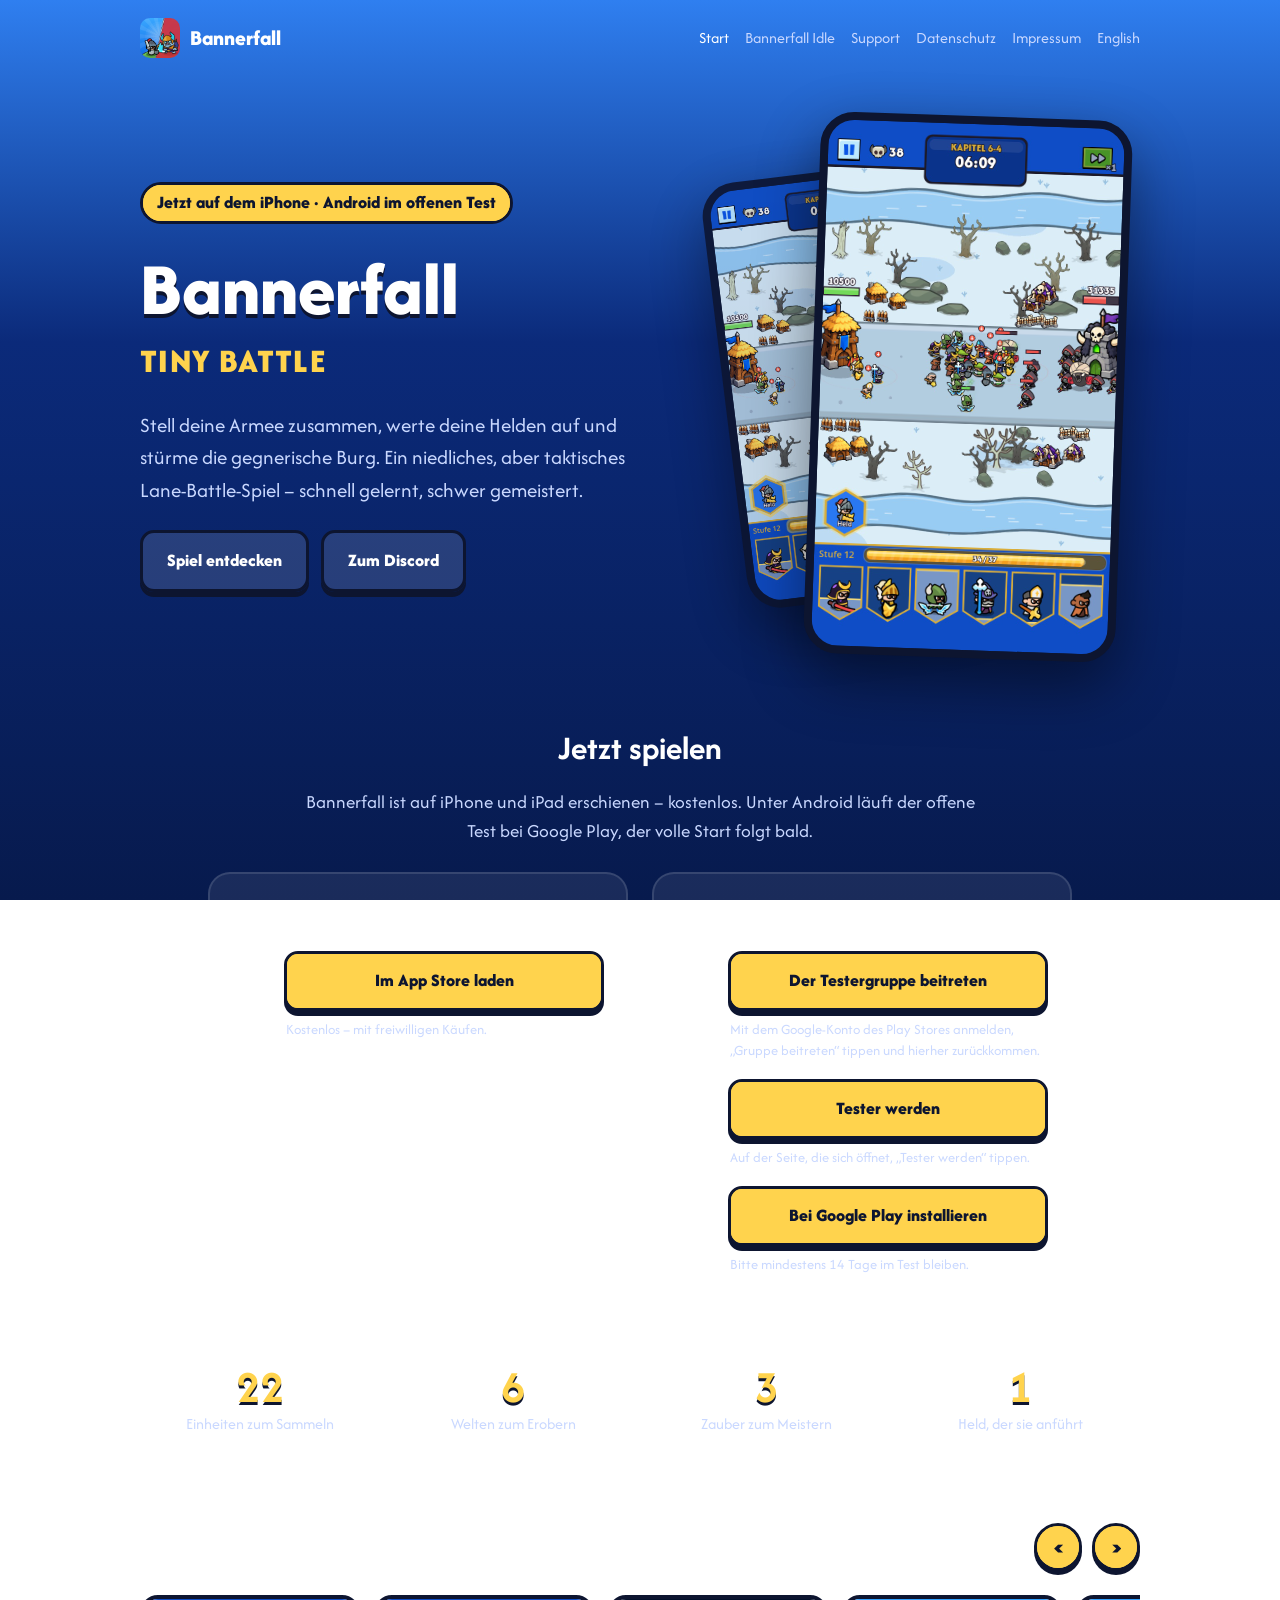
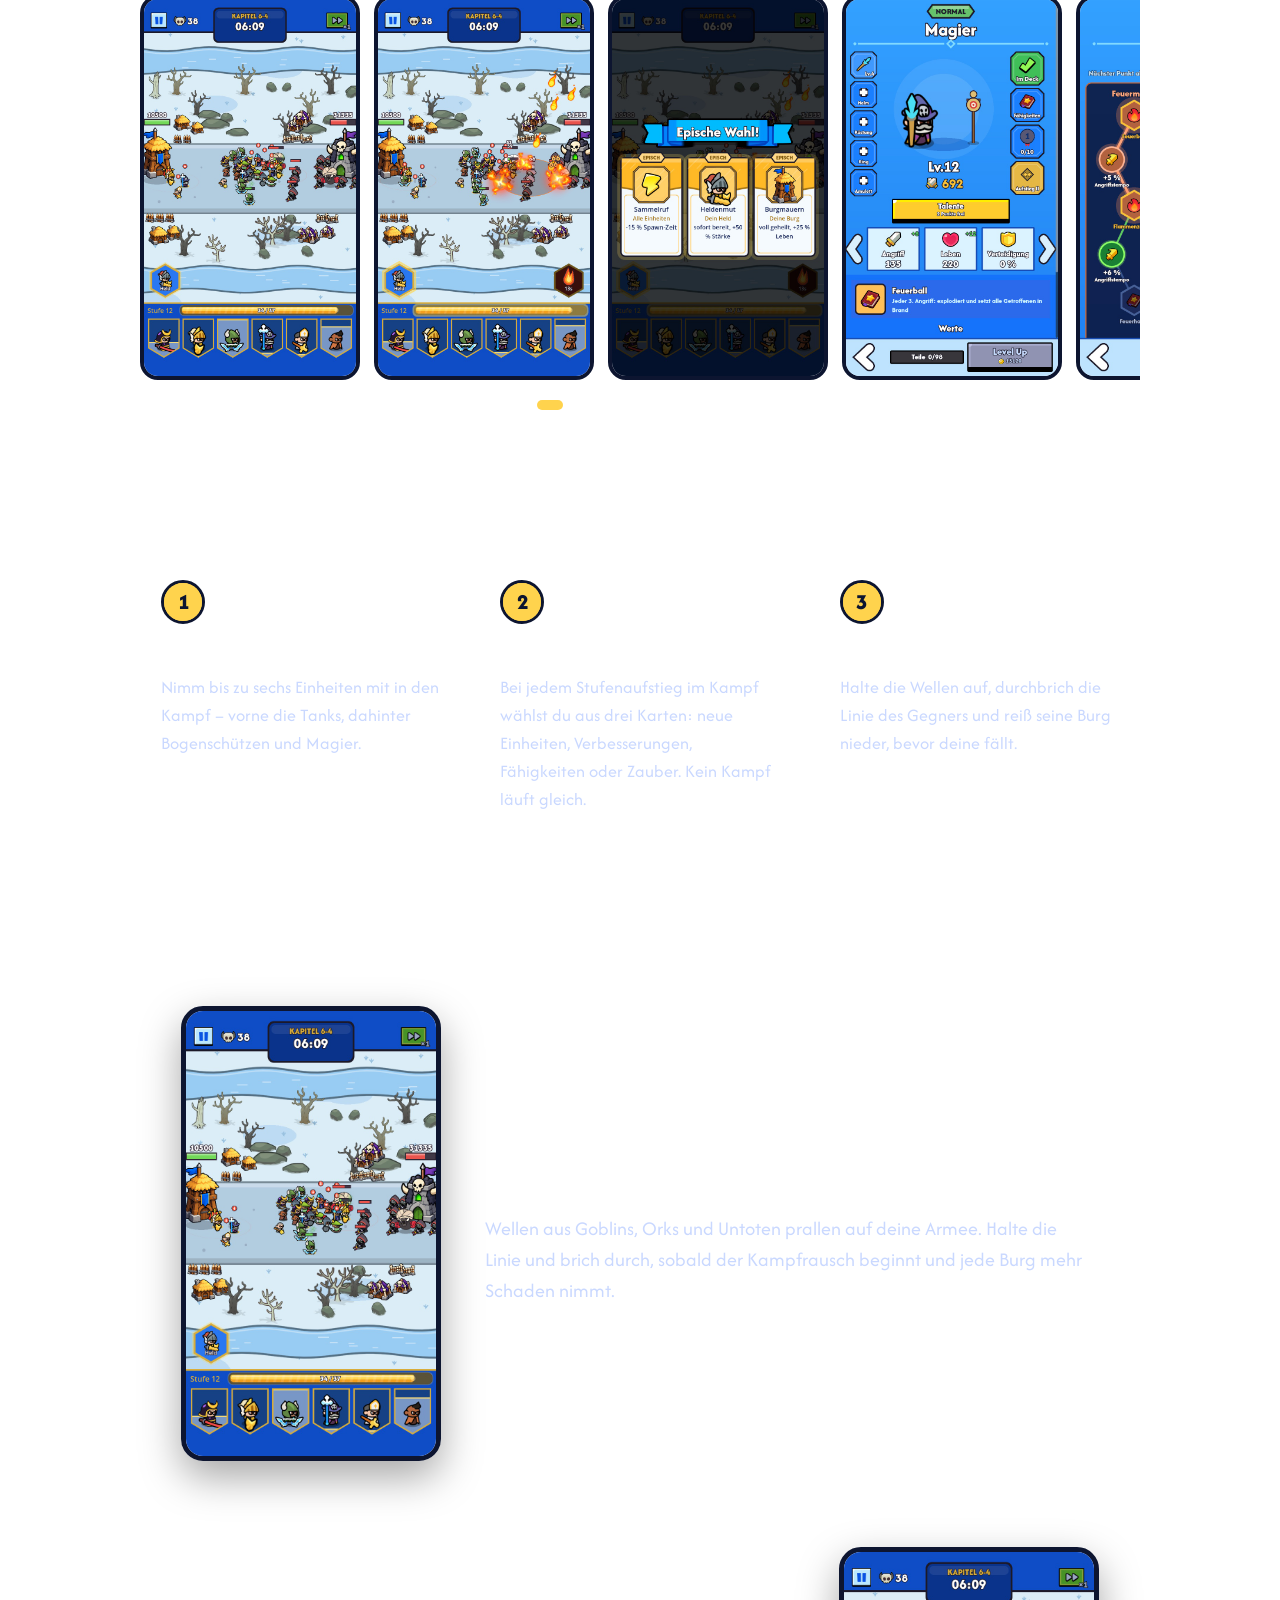
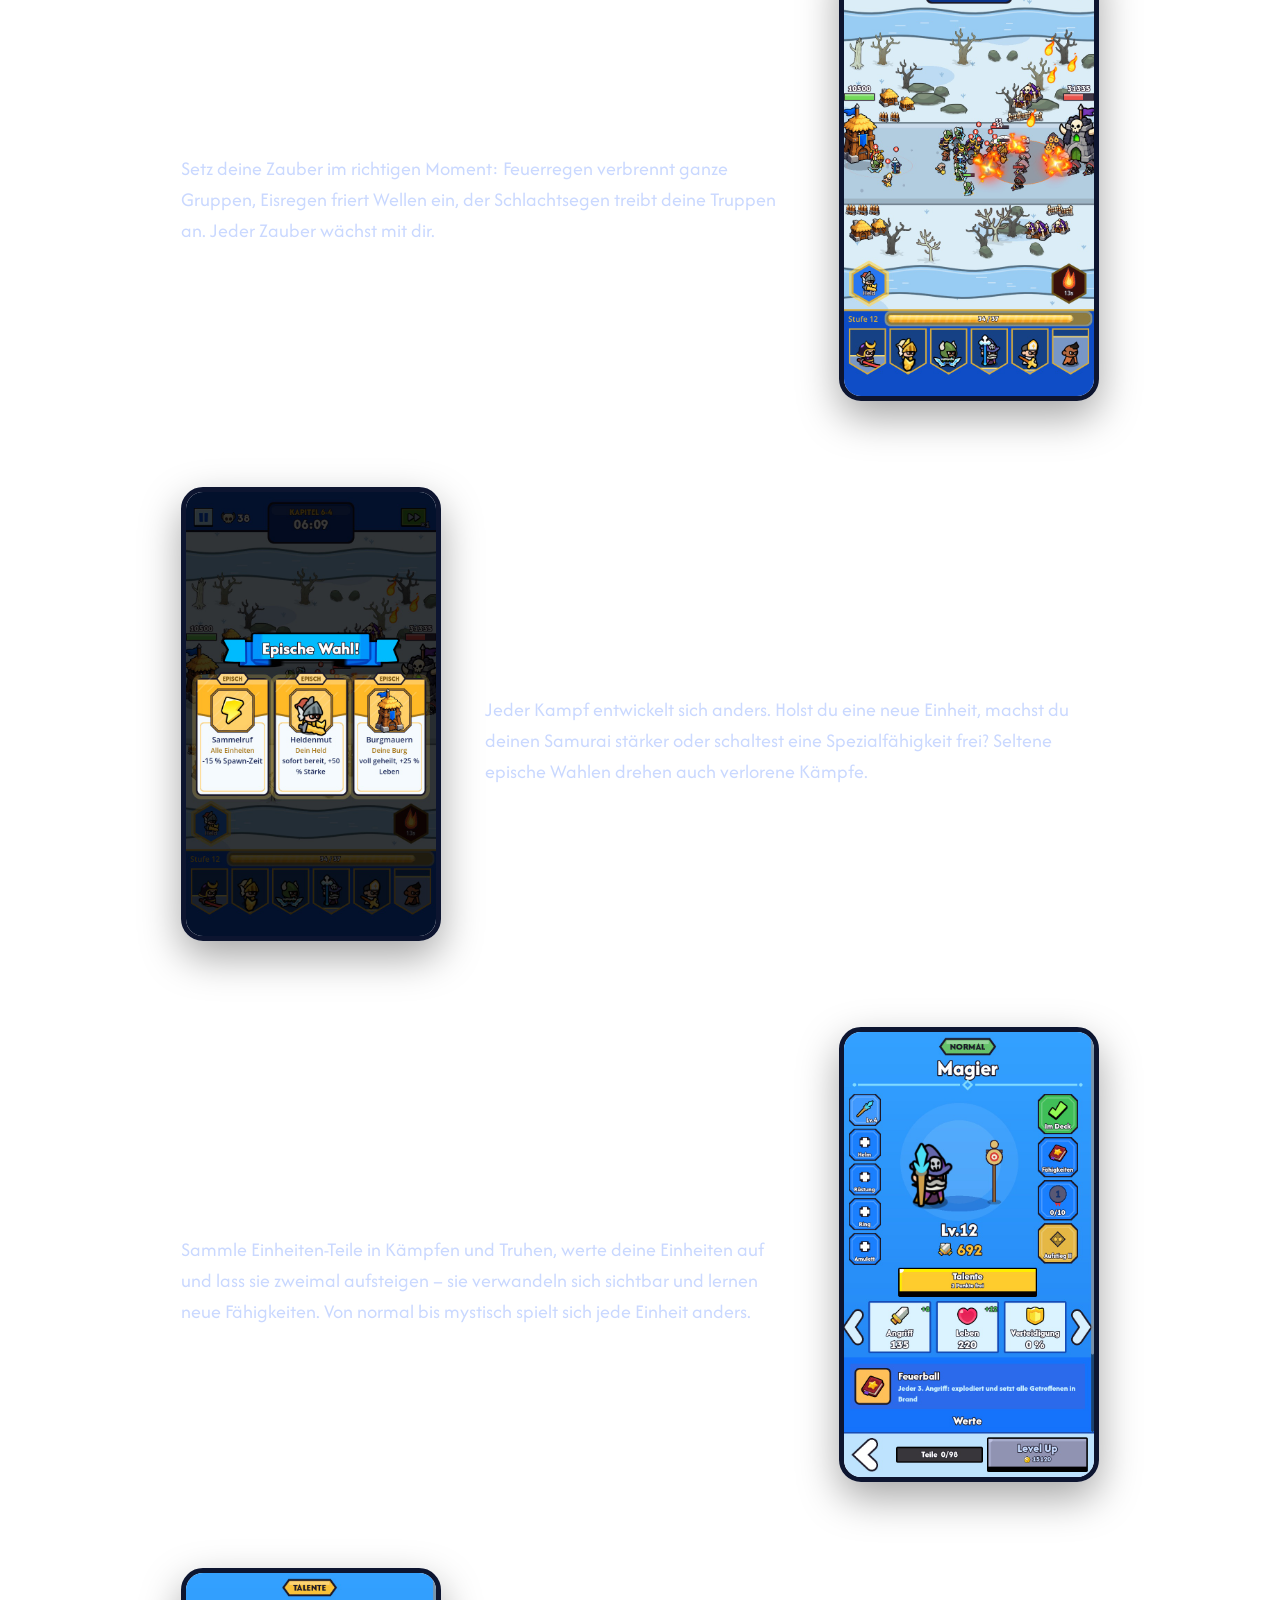
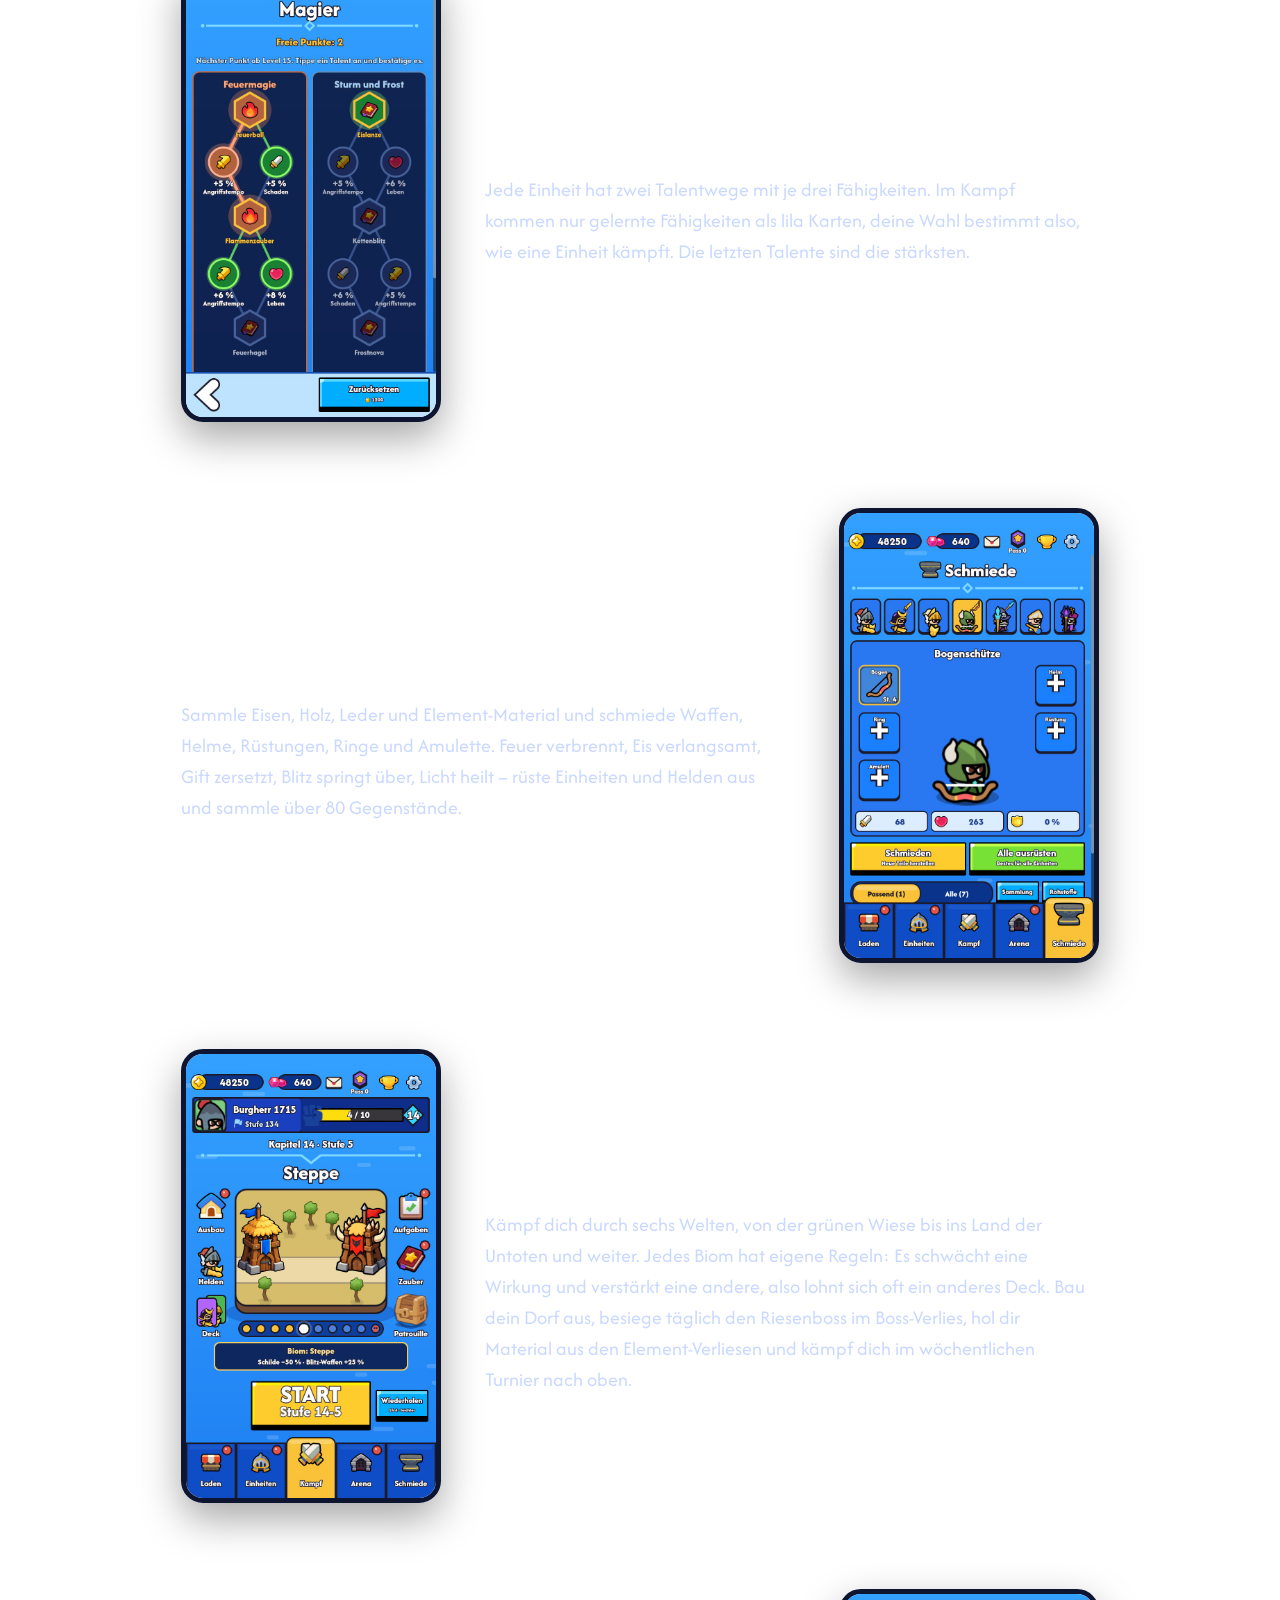
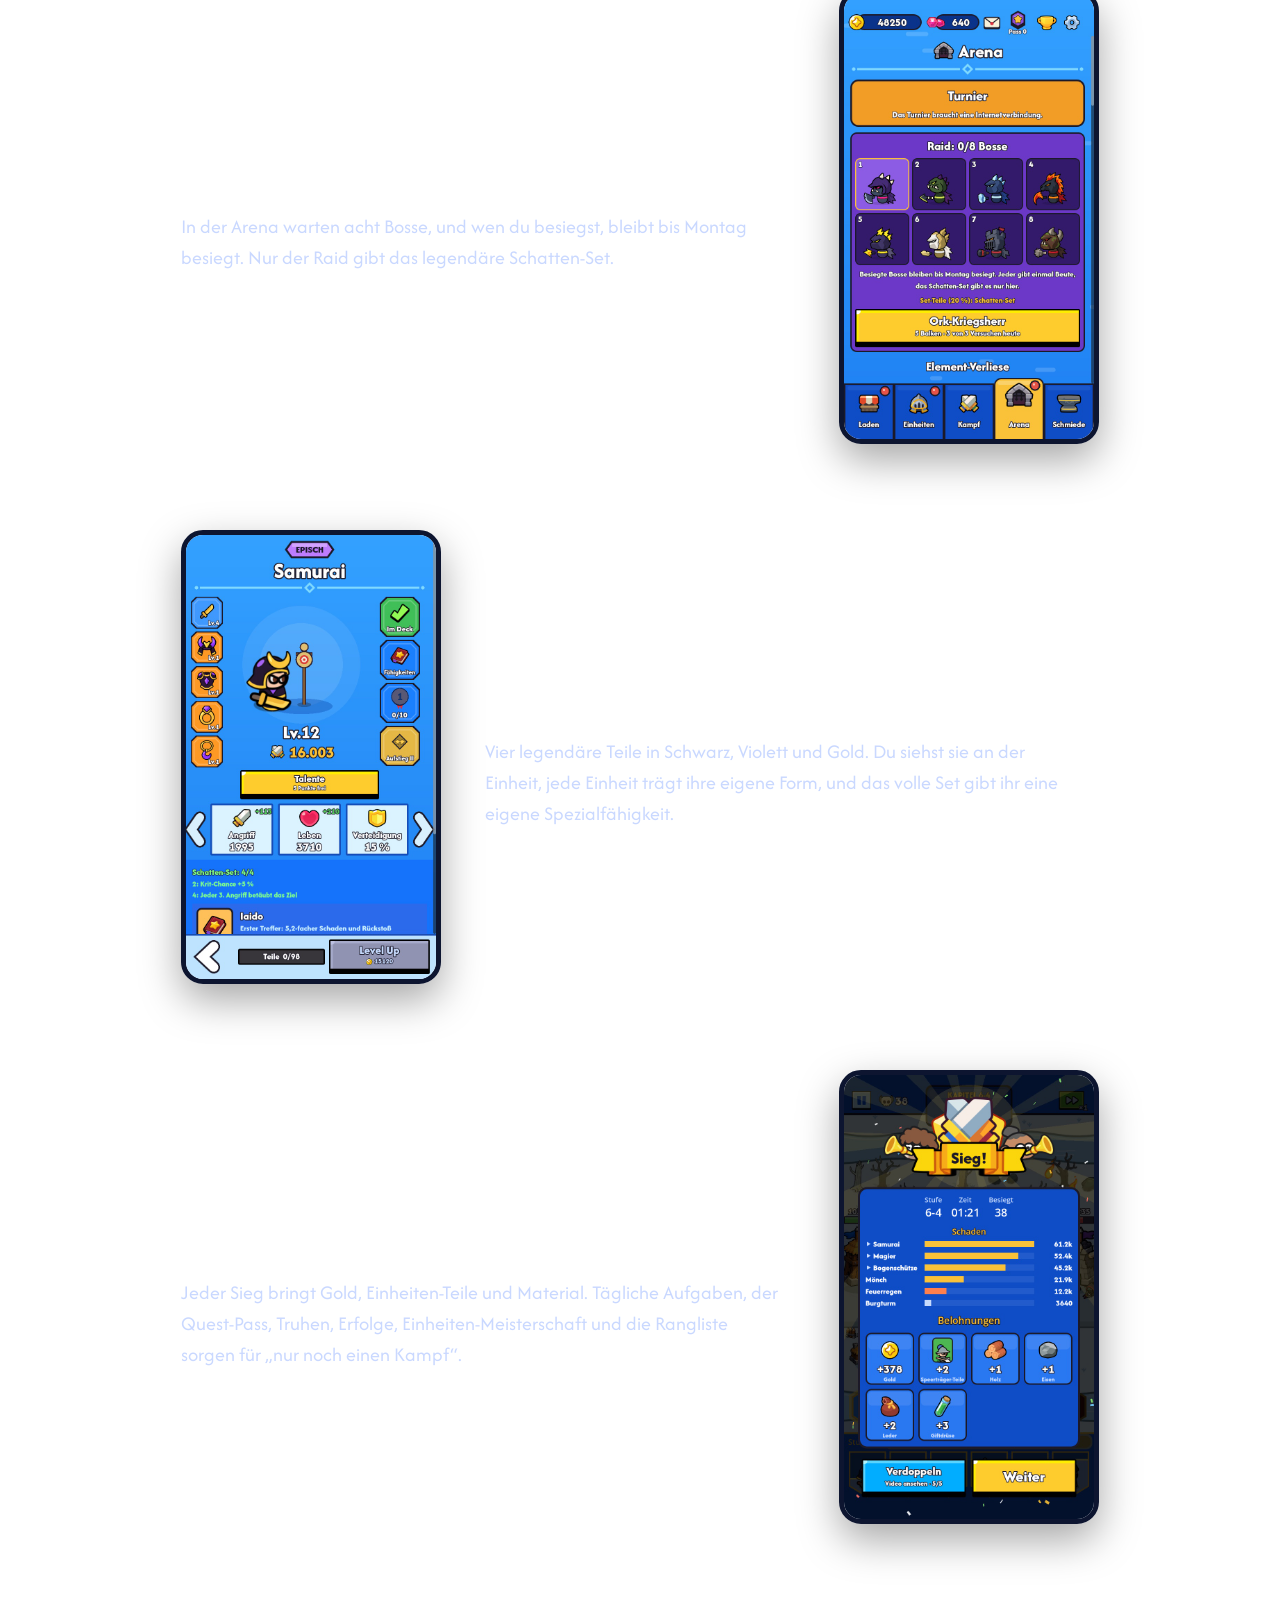
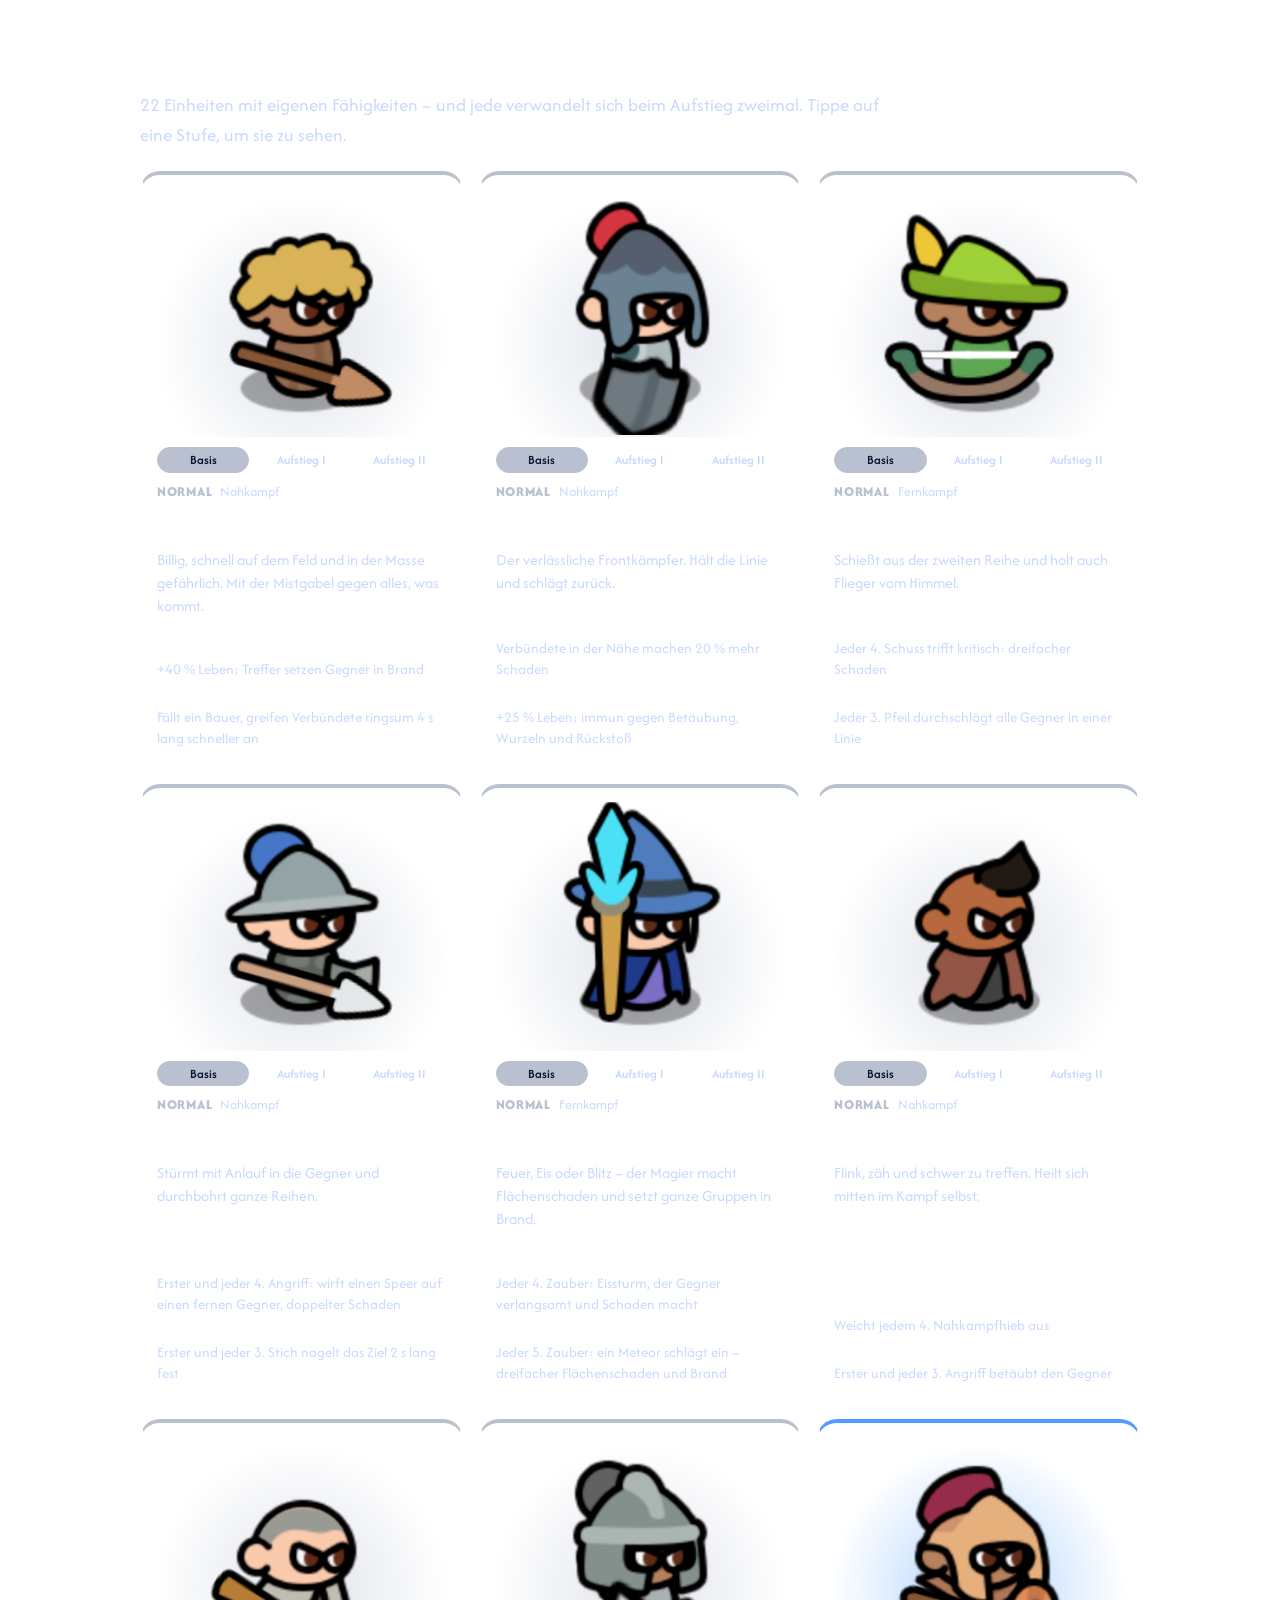
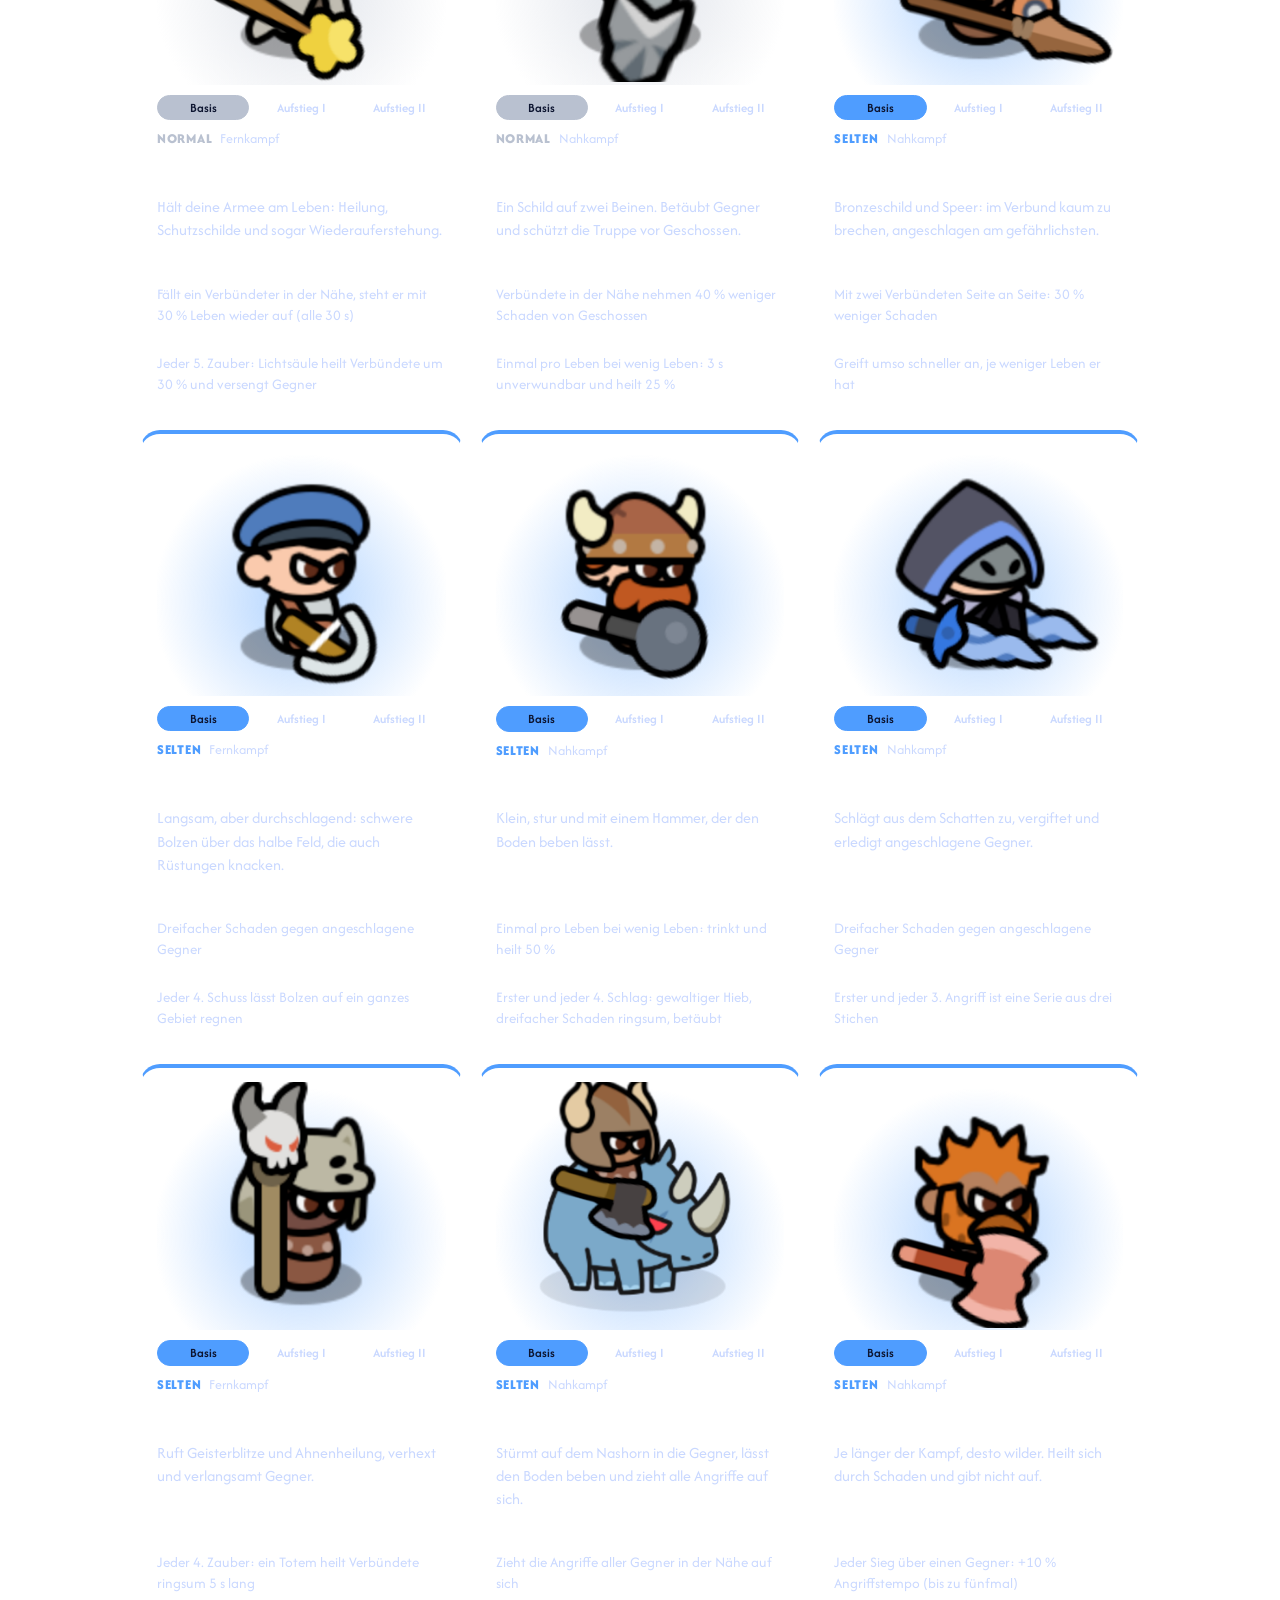
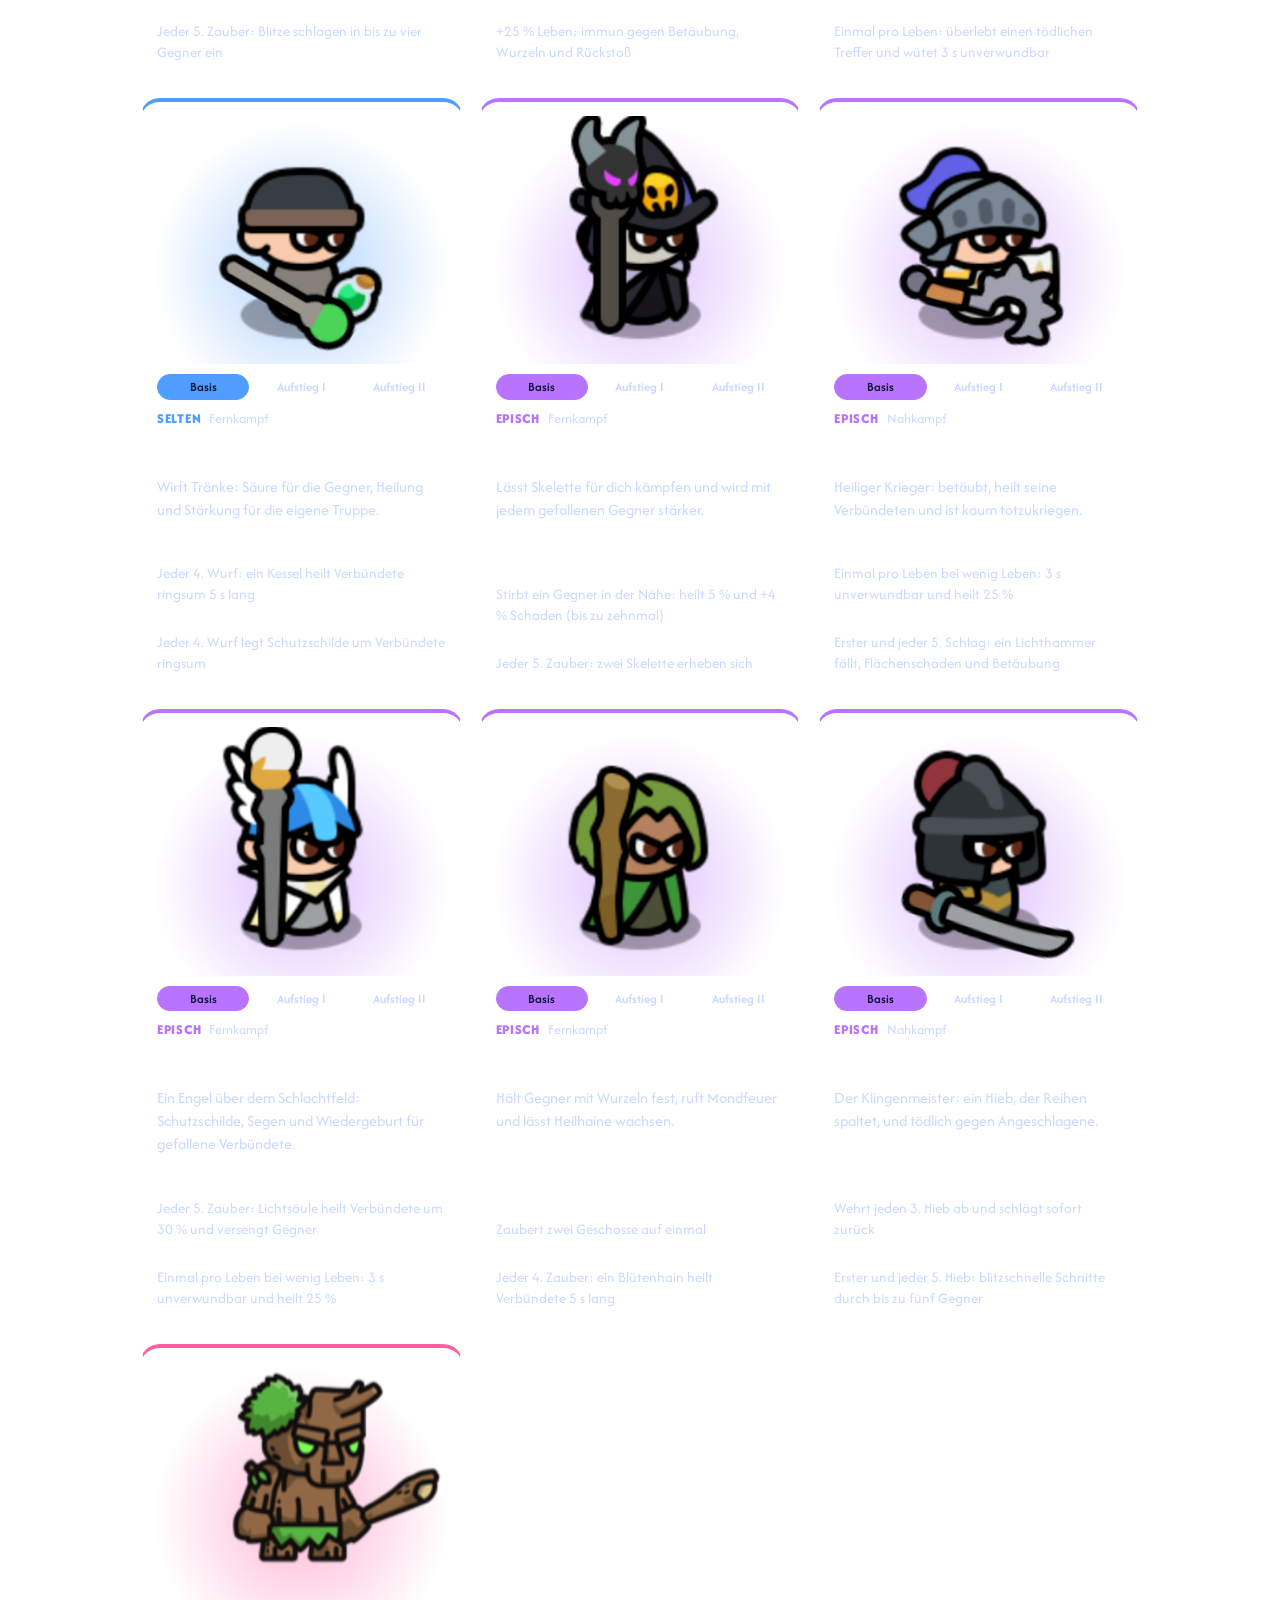
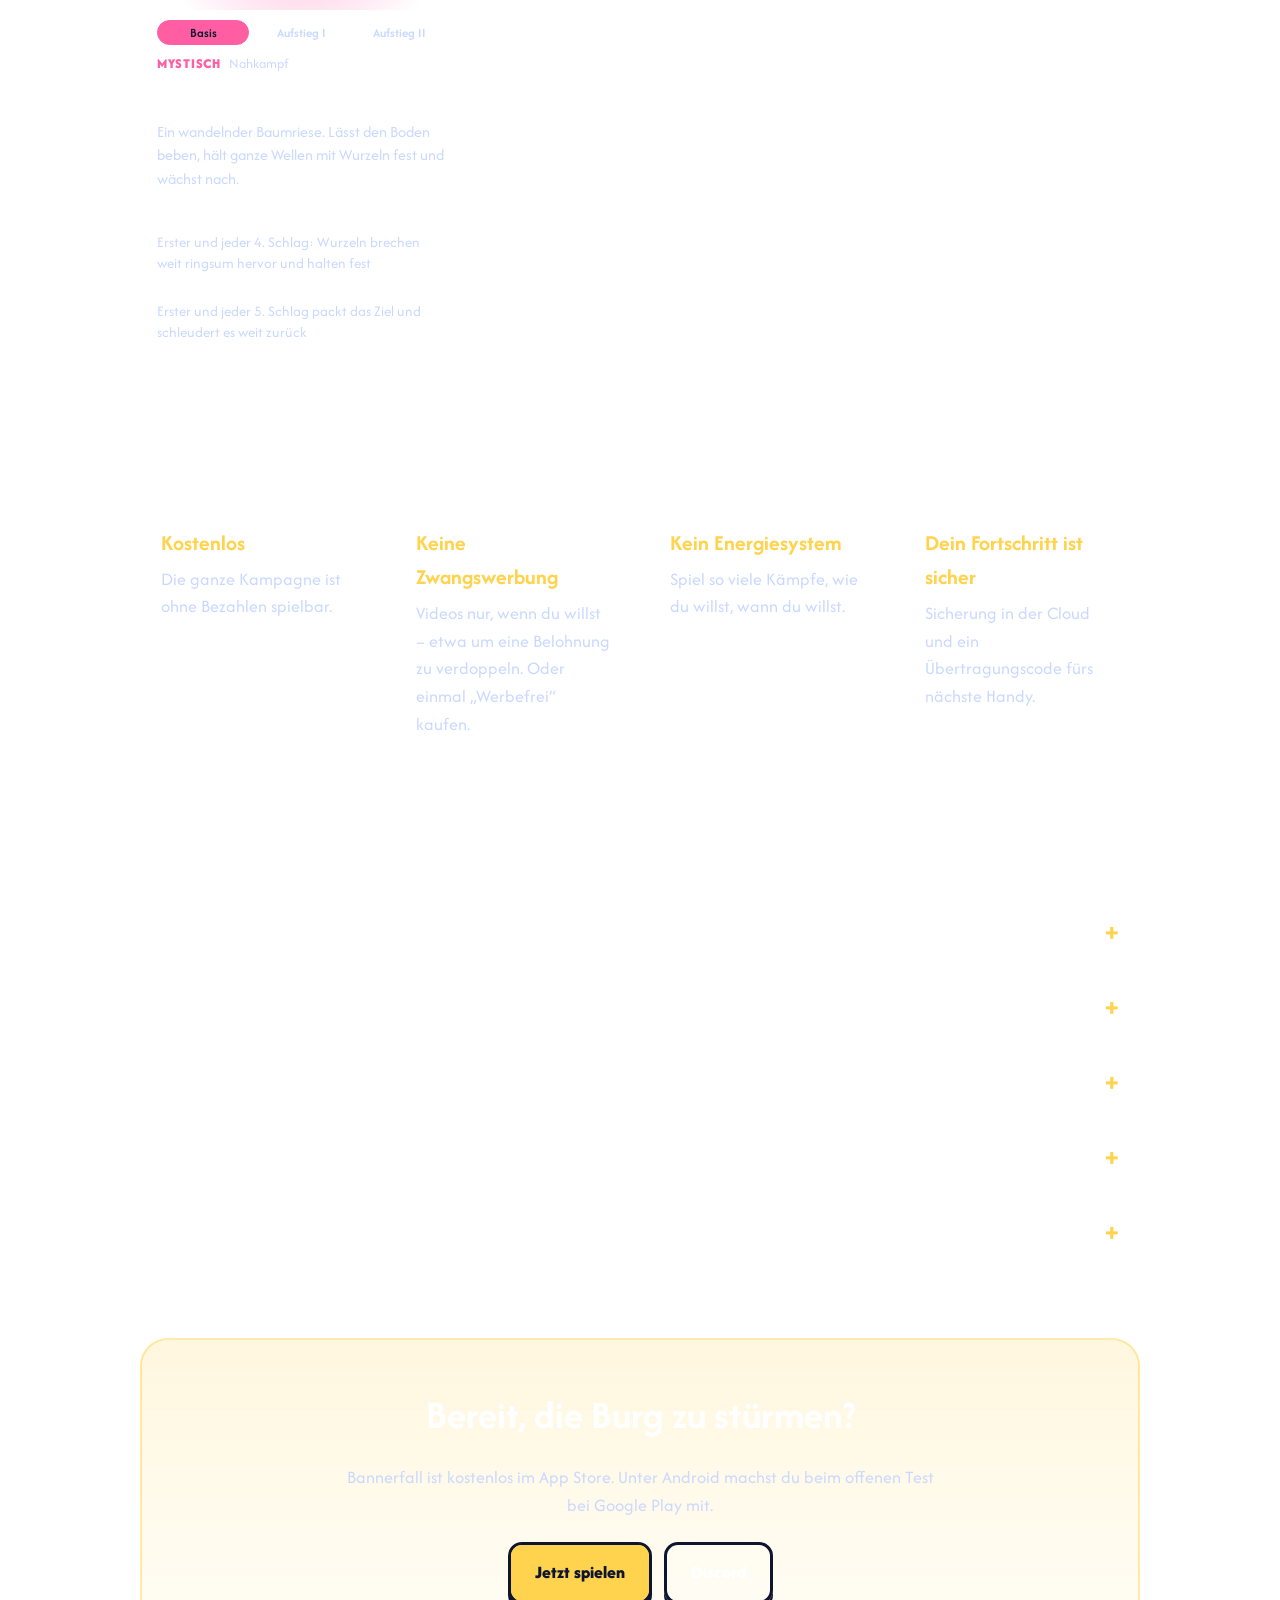
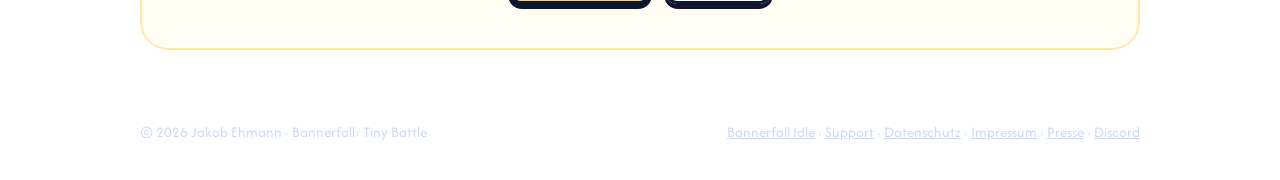
==== commit 0bb90ea9: "Discord-Link: Startseite (oben und unten), Support, Fußzeile Co-Authored-By: Claude Opus 5.5 <norepl" ====
--- a/de/index.html
+++ b/de/index.html
@@ -13,7 +13,7 @@
 <link rel="preconnect" href="https://fonts.googleapis.com">
 <link rel="preconnect" href="https://fonts.gstatic.com" crossorigin>
 <link href="https://fonts.googleapis.com/css2?family=Afacad+Flux:wght@400;600;800&display=swap" rel="stylesheet">
-<link rel="stylesheet" href="../style.css?v=7813b426">
+<link rel="stylesheet" href="../style.css?v=341d3c25">
 </head>
 <body>
 <div class="wrap">
@@ -29,7 +29,7 @@
 <h1>Bannerfall</h1>
 <p class="sub">Tiny Battle</p>
 <p class="lead">Stell deine Armee zusammen, werte deine Helden auf und stürme die gegnerische Burg. Ein niedliches, aber taktisches Lane-Battle-Spiel – schnell gelernt, schwer gemeistert.</p>
-<div class="cta"><a class="btn ghost" href="#features">Spiel entdecken</a></div>
+<div class="cta"><a class="btn ghost" href="#features">Spiel entdecken</a><a class="btn ghost" href="https://discord.gg/FheVjeFyn">Zum Discord</a></div>
 </div>
 <div class="phones">
 <div class="phone back"><img src="../img/de/spell.jpg" alt="" width="720" height="1280"></div>
@@ -44,7 +44,7 @@
 <section id="units"><h2>Deine Armee</h2><p class="section-lead">22 Einheiten mit eigenen Fähigkeiten – und jede verwandelt sich beim Aufstieg zweimal. Tippe auf eine Stufe, um sie zu sehen.</p><div class="units"><article class="unit r0"><div class="pic"><img src="../img/units/peasant_0.png" alt="Bauer" loading="lazy" width="360" height="360"></div><div class="forms"><button type="button" class="form on" data-src="../img/units/peasant_0.png" aria-pressed="true">Basis</button><button type="button" class="form" data-src="../img/units/peasant_1.png" aria-pressed="false"><span class="long">Aufstieg </span>I</button><button type="button" class="form" data-src="../img/units/peasant_2.png" aria-pressed="false"><span class="long">Aufstieg </span>II</button></div><div class="meta"><span class="rar">Normal</span><span class="kind">Nahkampf</span></div><h3>Bauer</h3><p>Billig, schnell auf dem Feld und in der Masse gefährlich. Mit der Mistgabel gegen alles, was kommt.</p><ul><li><b>Zähe Bauern</b> <span>+40 % Leben; Treffer setzen Gegner in Brand</span></li><li><b>Bauernaufstand</b> <span>Fällt ein Bauer, greifen Verbündete ringsum 4 s lang schneller an</span></li></ul></article><article class="unit r0"><div class="pic"><img src="../img/units/knight_0.png" alt="Ritter" loading="lazy" width="360" height="360"></div><div class="forms"><button type="button" class="form on" data-src="../img/units/knight_0.png" aria-pressed="true">Basis</button><button type="button" class="form" data-src="../img/units/knight_1.png" aria-pressed="false"><span class="long">Aufstieg </span>I</button><button type="button" class="form" data-src="../img/units/knight_2.png" aria-pressed="false"><span class="long">Aufstieg </span>II</button></div><div class="meta"><span class="rar">Normal</span><span class="kind">Nahkampf</span></div><h3>Ritter</h3><p>Der verlässliche Frontkämpfer. Hält die Linie und schlägt zurück.</p><ul><li><b>Kriegsbanner</b> <span>Verbündete in der Nähe machen 20 % mehr Schaden</span></li><li><b>Unbeugsam</b> <span>+25 % Leben; immun gegen Betäubung, Wurzeln und Rückstoß</span></li></ul></article><article class="unit r0"><div class="pic"><img src="../img/units/archer_0.png" alt="Bogenschütze" loading="lazy" width="360" height="360"></div><div class="forms"><button type="button" class="form on" data-src="../img/units/archer_0.png" aria-pressed="true">Basis</button><button type="button" class="form" data-src="../img/units/archer_1.png" aria-pressed="false"><span class="long">Aufstieg </span>I</button><button type="button" class="form" data-src="../img/units/archer_2.png" aria-pressed="false"><span class="long">Aufstieg </span>II</button></div><div class="meta"><span class="rar">Normal</span><span class="kind">Fernkampf</span></div><h3>Bogenschütze</h3><p>Schießt aus der zweiten Reihe und holt auch Flieger vom Himmel.</p><ul><li><b>Meisterschuss</b> <span>Jeder 4. Schuss trifft kritisch: dreifacher Schaden</span></li><li><b>Durchschuss</b> <span>Jeder 3. Pfeil durchschlägt alle Gegner in einer Linie</span></li></ul></article><article class="unit r0"><div class="pic"><img src="../img/units/spearman_0.png" alt="Speerträger" loading="lazy" width="360" height="360"></div><div class="forms"><button type="button" class="form on" data-src="../img/units/spearman_0.png" aria-pressed="true">Basis</button><button type="button" class="form" data-src="../img/units/spearman_1.png" aria-pressed="false"><span class="long">Aufstieg </span>I</button><button type="button" class="form" data-src="../img/units/spearman_2.png" aria-pressed="false"><span class="long">Aufstieg </span>II</button></div><div class="meta"><span class="rar">Normal</span><span class="kind">Nahkampf</span></div><h3>Speerträger</h3><p>Stürmt mit Anlauf in die Gegner und durchbohrt ganze Reihen.</p><ul><li><b>Speerwurf</b> <span>Erster und jeder 4. Angriff: wirft einen Speer auf einen fernen Gegner, doppelter Schaden</span></li><li><b>Festnageln</b> <span>Erster und jeder 3. Stich nagelt das Ziel 2 s lang fest</span></li></ul></article><article class="unit r0"><div class="pic"><img src="../img/units/mage_0.png" alt="Magier" loading="lazy" width="360" height="360"></div><div class="forms"><button type="button" class="form on" data-src="../img/units/mage_0.png" aria-pressed="true">Basis</button><button type="button" class="form" data-src="../img/units/mage_1.png" aria-pressed="false"><span class="long">Aufstieg </span>I</button><button type="button" class="form" data-src="../img/units/mage_2.png" aria-pressed="false"><span class="long">Aufstieg </span>II</button></div><div class="meta"><span class="rar">Normal</span><span class="kind">Fernkampf</span></div><h3>Magier</h3><p>Feuer, Eis oder Blitz – der Magier macht Flächenschaden und setzt ganze Gruppen in Brand.</p><ul><li><b>Blizzard</b> <span>Jeder 4. Zauber: Eissturm, der Gegner verlangsamt und Schaden macht</span></li><li><b>Meteor</b> <span>Jeder 5. Zauber: ein Meteor schlägt ein – dreifacher Flächenschaden und Brand</span></li></ul></article><article class="unit r0"><div class="pic"><img src="../img/units/monk_0.png" alt="Mönch" loading="lazy" width="360" height="360"></div><div class="forms"><button type="button" class="form on" data-src="../img/units/monk_0.png" aria-pressed="true">Basis</button><button type="button" class="form" data-src="../img/units/monk_1.png" aria-pressed="false"><span class="long">Aufstieg </span>I</button><button type="button" class="form" data-src="../img/units/monk_2.png" aria-pressed="false"><span class="long">Aufstieg </span>II</button></div><div class="meta"><span class="rar">Normal</span><span class="kind">Nahkampf</span></div><h3>Mönch</h3><p>Flink, zäh und schwer zu treffen. Heilt sich mitten im Kampf selbst.</p><ul><li><b>Ausweichen</b> <span>Weicht jedem 4. Nahkampfhieb aus</span></li><li><b>Bebende Handfläche</b> <span>Erster und jeder 3. Angriff betäubt den Gegner</span></li></ul></article><article class="unit r0"><div class="pic"><img src="../img/units/priest_0.png" alt="Priester" loading="lazy" width="360" height="360"></div><div class="forms"><button type="button" class="form on" data-src="../img/units/priest_0.png" aria-pressed="true">Basis</button><button type="button" class="form" data-src="../img/units/priest_1.png" aria-pressed="false"><span class="long">Aufstieg </span>I</button><button type="button" class="form" data-src="../img/units/priest_2.png" aria-pressed="false"><span class="long">Aufstieg </span>II</button></div><div class="meta"><span class="rar">Normal</span><span class="kind">Fernkampf</span></div><h3>Priester</h3><p>Hält deine Armee am Leben: Heilung, Schutzschilde und sogar Wiederauferstehung.</p><ul><li><b>Wiederauferstehung</b> <span>Fällt ein Verbündeter in der Nähe, steht er mit 30 % Leben wieder auf (alle 30 s)</span></li><li><b>Göttliches Licht</b> <span>Jeder 5. Zauber: Lichtsäule heilt Verbündete um 30 % und versengt Gegner</span></li></ul></article><article class="unit r0"><div class="pic"><img src="../img/units/templar_0.png" alt="Grenzwächter" loading="lazy" width="360" height="360"></div><div class="forms"><button type="button" class="form on" data-src="../img/units/templar_0.png" aria-pressed="true">Basis</button><button type="button" class="form" data-src="../img/units/templar_1.png" aria-pressed="false"><span class="long">Aufstieg </span>I</button><button type="button" class="form" data-src="../img/units/templar_2.png" aria-pressed="false"><span class="long">Aufstieg </span>II</button></div><div class="meta"><span class="rar">Normal</span><span class="kind">Nahkampf</span></div><h3>Grenzwächter</h3><p>Ein Schild auf zwei Beinen. Betäubt Gegner und schützt die Truppe vor Geschossen.</p><ul><li><b>Schildmauer</b> <span>Verbündete in der Nähe nehmen 40 % weniger Schaden von Geschossen</span></li><li><b>Letzte Bastion</b> <span>Einmal pro Leben bei wenig Leben: 3 s unverwundbar und heilt 25 %</span></li></ul></article><article class="unit r1"><div class="pic"><img src="../img/units/hoplite_0.png" alt="Hoplit" loading="lazy" width="360" height="360"></div><div class="forms"><button type="button" class="form on" data-src="../img/units/hoplite_0.png" aria-pressed="true">Basis</button><button type="button" class="form" data-src="../img/units/hoplite_1.png" aria-pressed="false"><span class="long">Aufstieg </span>I</button><button type="button" class="form" data-src="../img/units/hoplite_2.png" aria-pressed="false"><span class="long">Aufstieg </span>II</button></div><div class="meta"><span class="rar">Selten</span><span class="kind">Nahkampf</span></div><h3>Hoplit</h3><p>Bronzeschild und Speer: im Verbund kaum zu brechen, angeschlagen am gefährlichsten.</p><ul><li><b>Phalanx</b> <span>Mit zwei Verbündeten Seite an Seite: 30 % weniger Schaden</span></li><li><b>Spartanischer Zorn</b> <span>Greift umso schneller an, je weniger Leben er hat</span></li></ul></article><article class="unit r1"><div class="pic"><img src="../img/units/crossbow_0.png" alt="Armbrustschütze" loading="lazy" width="360" height="360"></div><div class="forms"><button type="button" class="form on" data-src="../img/units/crossbow_0.png" aria-pressed="true">Basis</button><button type="button" class="form" data-src="../img/units/crossbow_1.png" aria-pressed="false"><span class="long">Aufstieg </span>I</button><button type="button" class="form" data-src="../img/units/crossbow_2.png" aria-pressed="false"><span class="long">Aufstieg </span>II</button></div><div class="meta"><span class="rar">Selten</span><span class="kind">Fernkampf</span></div><h3>Armbrustschütze</h3><p>Langsam, aber durchschlagend: schwere Bolzen über das halbe Feld, die auch Rüstungen knacken.</p><ul><li><b>Gnadenschuss</b> <span>Dreifacher Schaden gegen angeschlagene Gegner</span></li><li><b>Bolzenhagel</b> <span>Jeder 4. Schuss lässt Bolzen auf ein ganzes Gebiet regnen</span></li></ul></article><article class="unit r1"><div class="pic"><img src="../img/units/dwarf_0.png" alt="Zwerg" loading="lazy" width="360" height="360"></div><div class="forms"><button type="button" class="form on" data-src="../img/units/dwarf_0.png" aria-pressed="true">Basis</button><button type="button" class="form" data-src="../img/units/dwarf_1.png" aria-pressed="false"><span class="long">Aufstieg </span>I</button><button type="button" class="form" data-src="../img/units/dwarf_2.png" aria-pressed="false"><span class="long">Aufstieg </span>II</button></div><div class="meta"><span class="rar">Selten</span><span class="kind">Nahkampf</span></div><h3>Zwerg</h3><p>Klein, stur und mit einem Hammer, der den Boden beben lässt.</p><ul><li><b>Zwergenbräu</b> <span>Einmal pro Leben bei wenig Leben: trinkt und heilt 50 %</span></li><li><b>Ambossschlag</b> <span>Erster und jeder 4. Schlag: gewaltiger Hieb, dreifacher Schaden ringsum, betäubt</span></li></ul></article><article class="unit r1"><div class="pic"><img src="../img/units/assassin_0.png" alt="Assassine" loading="lazy" width="360" height="360"></div><div class="forms"><button type="button" class="form on" data-src="../img/units/assassin_0.png" aria-pressed="true">Basis</button><button type="button" class="form" data-src="../img/units/assassin_1.png" aria-pressed="false"><span class="long">Aufstieg </span>I</button><button type="button" class="form" data-src="../img/units/assassin_2.png" aria-pressed="false"><span class="long">Aufstieg </span>II</button></div><div class="meta"><span class="rar">Selten</span><span class="kind">Nahkampf</span></div><h3>Assassine</h3><p>Schlägt aus dem Schatten zu, vergiftet und erledigt angeschlagene Gegner.</p><ul><li><b>Todesstoß</b> <span>Dreifacher Schaden gegen angeschlagene Gegner</span></li><li><b>Klingentanz</b> <span>Erster und jeder 3. Angriff ist eine Serie aus drei Stichen</span></li></ul></article><article class="unit r1"><div class="pic"><img src="../img/units/shaman_0.png" alt="Schamane" loading="lazy" width="360" height="360"></div><div class="forms"><button type="button" class="form on" data-src="../img/units/shaman_0.png" aria-pressed="true">Basis</button><button type="button" class="form" data-src="../img/units/shaman_1.png" aria-pressed="false"><span class="long">Aufstieg </span>I</button><button type="button" class="form" data-src="../img/units/shaman_2.png" aria-pressed="false"><span class="long">Aufstieg </span>II</button></div><div class="meta"><span class="rar">Selten</span><span class="kind">Fernkampf</span></div><h3>Schamane</h3><p>Ruft Geisterblitze und Ahnenheilung, verhext und verlangsamt Gegner.</p><ul><li><b>Heiltotem</b> <span>Jeder 4. Zauber: ein Totem heilt Verbündete ringsum 5 s lang</span></li><li><b>Gewittersturm</b> <span>Jeder 5. Zauber: Blitze schlagen in bis zu vier Gegner ein</span></li></ul></article><article class="unit r1"><div class="pic"><img src="../img/units/boar_rider_0.png" alt="Nashornreiter" loading="lazy" width="360" height="360"></div><div class="forms"><button type="button" class="form on" data-src="../img/units/boar_rider_0.png" aria-pressed="true">Basis</button><button type="button" class="form" data-src="../img/units/boar_rider_1.png" aria-pressed="false"><span class="long">Aufstieg </span>I</button><button type="button" class="form" data-src="../img/units/boar_rider_2.png" aria-pressed="false"><span class="long">Aufstieg </span>II</button></div><div class="meta"><span class="rar">Selten</span><span class="kind">Nahkampf</span></div><h3>Nashornreiter</h3><p>Stürmt auf dem Nashorn in die Gegner, lässt den Boden beben und zieht alle Angriffe auf sich.</p><ul><li><b>Herausforderung</b> <span>Zieht die Angriffe aller Gegner in der Nähe auf sich</span></li><li><b>Unaufhaltsam</b> <span>+25 % Leben; immun gegen Betäubung, Wurzeln und Rückstoß</span></li></ul></article><article class="unit r1"><div class="pic"><img src="../img/units/berserker_0.png" alt="Berserker" loading="lazy" width="360" height="360"></div><div class="forms"><button type="button" class="form on" data-src="../img/units/berserker_0.png" aria-pressed="true">Basis</button><button type="button" class="form" data-src="../img/units/berserker_1.png" aria-pressed="false"><span class="long">Aufstieg </span>I</button><button type="button" class="form" data-src="../img/units/berserker_2.png" aria-pressed="false"><span class="long">Aufstieg </span>II</button></div><div class="meta"><span class="rar">Selten</span><span class="kind">Nahkampf</span></div><h3>Berserker</h3><p>Je länger der Kampf, desto wilder. Heilt sich durch Schaden und gibt nicht auf.</p><ul><li><b>Blutrausch</b> <span>Jeder Sieg über einen Gegner: +10 % Angriffstempo (bis zu fünfmal)</span></li><li><b>Unsterbliche Wut</b> <span>Einmal pro Leben: überlebt einen tödlichen Treffer und wütet 3 s unverwundbar</span></li></ul></article><article class="unit r1"><div class="pic"><img src="../img/units/alchemist_0.png" alt="Alchemist" loading="lazy" width="360" height="360"></div><div class="forms"><button type="button" class="form on" data-src="../img/units/alchemist_0.png" aria-pressed="true">Basis</button><button type="button" class="form" data-src="../img/units/alchemist_1.png" aria-pressed="false"><span class="long">Aufstieg </span>I</button><button type="button" class="form" data-src="../img/units/alchemist_2.png" aria-pressed="false"><span class="long">Aufstieg </span>II</button></div><div class="meta"><span class="rar">Selten</span><span class="kind">Fernkampf</span></div><h3>Alchemist</h3><p>Wirft Tränke: Säure für die Gegner, Heilung und Stärkung für die eigene Truppe.</p><ul><li><b>Heilkessel</b> <span>Jeder 4. Wurf: ein Kessel heilt Verbündete ringsum 5 s lang</span></li><li><b>Schutztrank</b> <span>Jeder 4. Wurf legt Schutzschilde um Verbündete ringsum</span></li></ul></article><article class="unit r2"><div class="pic"><img src="../img/units/necromancer_0.png" alt="Nekromant" loading="lazy" width="360" height="360"></div><div class="forms"><button type="button" class="form on" data-src="../img/units/necromancer_0.png" aria-pressed="true">Basis</button><button type="button" class="form" data-src="../img/units/necromancer_1.png" aria-pressed="false"><span class="long">Aufstieg </span>I</button><button type="button" class="form" data-src="../img/units/necromancer_2.png" aria-pressed="false"><span class="long">Aufstieg </span>II</button></div><div class="meta"><span class="rar">Episch</span><span class="kind">Fernkampf</span></div><h3>Nekromant</h3><p>Lässt Skelette für dich kämpfen und wird mit jedem gefallenen Gegner stärker.</p><ul><li><b>Seelenernte</b> <span>Stirbt ein Gegner in der Nähe: heilt 5 % und +4 % Schaden (bis zu zehnmal)</span></li><li><b>Totenheer</b> <span>Jeder 5. Zauber: zwei Skelette erheben sich</span></li></ul></article><article class="unit r2"><div class="pic"><img src="../img/units/paladin_0.png" alt="Paladin" loading="lazy" width="360" height="360"></div><div class="forms"><button type="button" class="form on" data-src="../img/units/paladin_0.png" aria-pressed="true">Basis</button><button type="button" class="form" data-src="../img/units/paladin_1.png" aria-pressed="false"><span class="long">Aufstieg </span>I</button><button type="button" class="form" data-src="../img/units/paladin_2.png" aria-pressed="false"><span class="long">Aufstieg </span>II</button></div><div class="meta"><span class="rar">Episch</span><span class="kind">Nahkampf</span></div><h3>Paladin</h3><p>Heiliger Krieger: betäubt, heilt seine Verbündeten und ist kaum totzukriegen.</p><ul><li><b>Gottesschild</b> <span>Einmal pro Leben bei wenig Leben: 3 s unverwundbar und heilt 25 %</span></li><li><b>Hammer des Gerichts</b> <span>Erster und jeder 5. Schlag: ein Lichthammer fällt, Flächenschaden und Betäubung</span></li></ul></article><article class="unit r2"><div class="pic"><img src="../img/units/seraph_0.png" alt="Seraph" loading="lazy" width="360" height="360"></div><div class="forms"><button type="button" class="form on" data-src="../img/units/seraph_0.png" aria-pressed="true">Basis</button><button type="button" class="form" data-src="../img/units/seraph_1.png" aria-pressed="false"><span class="long">Aufstieg </span>I</button><button type="button" class="form" data-src="../img/units/seraph_2.png" aria-pressed="false"><span class="long">Aufstieg </span>II</button></div><div class="meta"><span class="rar">Episch</span><span class="kind">Fernkampf</span></div><h3>Seraph</h3><p>Ein Engel über dem Schlachtfeld: Schutzschilde, Segen und Wiedergeburt für gefallene Verbündete.</p><ul><li><b>Göttliches Licht</b> <span>Jeder 5. Zauber: Lichtsäule heilt Verbündete um 30 % und versengt Gegner</span></li><li><b>Engelsflügel</b> <span>Einmal pro Leben bei wenig Leben: 3 s unverwundbar und heilt 25 %</span></li></ul></article><article class="unit r2"><div class="pic"><img src="../img/units/druid_0.png" alt="Druidin" loading="lazy" width="360" height="360"></div><div class="forms"><button type="button" class="form on" data-src="../img/units/druid_0.png" aria-pressed="true">Basis</button><button type="button" class="form" data-src="../img/units/druid_1.png" aria-pressed="false"><span class="long">Aufstieg </span>I</button><button type="button" class="form" data-src="../img/units/druid_2.png" aria-pressed="false"><span class="long">Aufstieg </span>II</button></div><div class="meta"><span class="rar">Episch</span><span class="kind">Fernkampf</span></div><h3>Druidin</h3><p>Hält Gegner mit Wurzeln fest, ruft Mondfeuer und lässt Heilhaine wachsen.</p><ul><li><b>Dornenhagel</b> <span>Zaubert zwei Geschosse auf einmal</span></li><li><b>Wildwuchs</b> <span>Jeder 4. Zauber: ein Blütenhain heilt Verbündete 5 s lang</span></li></ul></article><article class="unit r2"><div class="pic"><img src="../img/units/samurai_0.png" alt="Samurai" loading="lazy" width="360" height="360"></div><div class="forms"><button type="button" class="form on" data-src="../img/units/samurai_0.png" aria-pressed="true">Basis</button><button type="button" class="form" data-src="../img/units/samurai_1.png" aria-pressed="false"><span class="long">Aufstieg </span>I</button><button type="button" class="form" data-src="../img/units/samurai_2.png" aria-pressed="false"><span class="long">Aufstieg </span>II</button></div><div class="meta"><span class="rar">Episch</span><span class="kind">Nahkampf</span></div><h3>Samurai</h3><p>Der Klingenmeister: ein Hieb, der Reihen spaltet, und tödlich gegen Angeschlagene.</p><ul><li><b>Konter</b> <span>Wehrt jeden 3. Hieb ab und schlägt sofort zurück</span></li><li><b>Tausend Schnitte</b> <span>Erster und jeder 5. Hieb: blitzschnelle Schnitte durch bis zu fünf Gegner</span></li></ul></article><article class="unit r4"><div class="pic"><img src="../img/units/ent_0.png" alt="Uralter Ent" loading="lazy" width="360" height="360"></div><div class="forms"><button type="button" class="form on" data-src="../img/units/ent_0.png" aria-pressed="true">Basis</button><button type="button" class="form" data-src="../img/units/ent_1.png" aria-pressed="false"><span class="long">Aufstieg </span>I</button><button type="button" class="form" data-src="../img/units/ent_2.png" aria-pressed="false"><span class="long">Aufstieg </span>II</button></div><div class="meta"><span class="rar">Mystisch</span><span class="kind">Nahkampf</span></div><h3>Uralter Ent</h3><p>Ein wandelnder Baumriese. Lässt den Boden beben, hält ganze Wellen mit Wurzeln fest und wächst nach.</p><ul><li><b>Zorn des Waldes</b> <span>Erster und jeder 4. Schlag: Wurzeln brechen weit ringsum hervor und halten fest</span></li><li><b>Entwurzeln</b> <span>Erster und jeder 5. Schlag packt das Ziel und schleudert es weit zurück</span></li></ul></article></div></section>
 <section><h2>Fair spielbar</h2><div class="features four"><div class="feature"><h3>Kostenlos</h3><p>Die ganze Kampagne ist ohne Bezahlen spielbar.</p></div><div class="feature"><h3>Keine Zwangswerbung</h3><p>Videos nur, wenn du willst – etwa um eine Belohnung zu verdoppeln. Oder einmal „Werbefrei“ kaufen.</p></div><div class="feature"><h3>Kein Energiesystem</h3><p>Spiel so viele Kämpfe, wie du willst, wann du willst.</p></div><div class="feature"><h3>Dein Fortschritt ist sicher</h3><p>Sicherung in der Cloud und ein Übertragungscode fürs nächste Handy.</p></div></div></section>
 <section class="faq"><h2>Fragen</h2><details><summary>Wann erscheint Bannerfall?</summary><p>Bannerfall ist jetzt auf iPhone und iPad erschienen. Unter Android läuft der offene Test bei Google Play – der volle Start folgt bald.</p></details><details><summary>Gibt es eine Android-Version?</summary><p>Ja! Android läuft im offenen Test bei Google Play – nimm die Android-Karte oben auf dieser Seite.</p></details><details><summary>Kostet das Spiel etwas?</summary><p>Nein. Bannerfall ist kostenlos. Es gibt freiwillige Käufe wie Edelstein-Pakete, den Quest-Pass und „Werbefrei“, aber alles ist auch durchs Spielen erreichbar.</p></details><details><summary>Welche Sprachen gibt es?</summary><p>Deutsch und Englisch. Das Spiel folgt der Sprache deines Geräts und lässt sich in den Einstellungen umstellen.</p></details><details><summary>Wer steckt hinter Bannerfall?</summary><p>Bannerfall ist ein Indie-Spiel von Jakob Ehmann aus Österreich.</p></details></section>
-<section class="final"><h2>Bereit, die Burg zu stürmen?</h2><p>Bannerfall ist kostenlos im App Store. Unter Android machst du beim offenen Test bei Google Play mit.</p><a class="btn gold" href="#beta"><img class="face" src="../img/ui/gold.png" alt="" aria-hidden="true"><span class="ink">Jetzt spielen</span></a></section>
+<section class="final"><h2>Bereit, die Burg zu stürmen?</h2><p>Bannerfall ist kostenlos im App Store. Unter Android machst du beim offenen Test bei Google Play mit.</p><div class="cta"><a class="btn gold" href="#beta"><img class="face" src="../img/ui/gold.png" alt="" aria-hidden="true"><span class="ink">Jetzt spielen</span></a><a class="btn ghost" href="https://discord.gg/FheVjeFyn" target="_blank" rel="noopener">Discord</a></div></section>
 </main><script>
 // Beta-Knopf des eigenen Handys hervorheben und nach vorne holen.
 (function () {
@@ -124,6 +124,6 @@
 });
 </script>
 </div>
-<footer><div class="wrap"><span>© 2026 Jakob Ehmann · Bannerfall: Tiny Battle</span><span><a href="idle/">Bannerfall Idle</a> · <a href="support.html">Support</a> · <a href="datenschutz.html">Datenschutz</a> · <a href="impressum.html">Impressum</a> · <a href="presskit.html">Presse</a></span></div></footer>
+<footer><div class="wrap"><span>© 2026 Jakob Ehmann · Bannerfall: Tiny Battle</span><span><a href="idle/">Bannerfall Idle</a> · <a href="support.html">Support</a> · <a href="datenschutz.html">Datenschutz</a> · <a href="impressum.html">Impressum</a> · <a href="presskit.html">Presse</a> · <a href="https://discord.gg/FheVjeFyn">Discord</a></span></div></footer>
 </body>
 </html>
--- a/style.css
+++ b/style.css
@@ -363,6 +363,7 @@
 }
 .final h2 { font-size: clamp(28px, 4vw, 40px); }
 .final p { color: var(--muted); max-width: 34em; margin: 0 auto 22px; }
+.final .cta { justify-content: center; margin-top: 0; }
 
 /* Textseiten (Datenschutz, Impressum, Support) */
 .doc {
